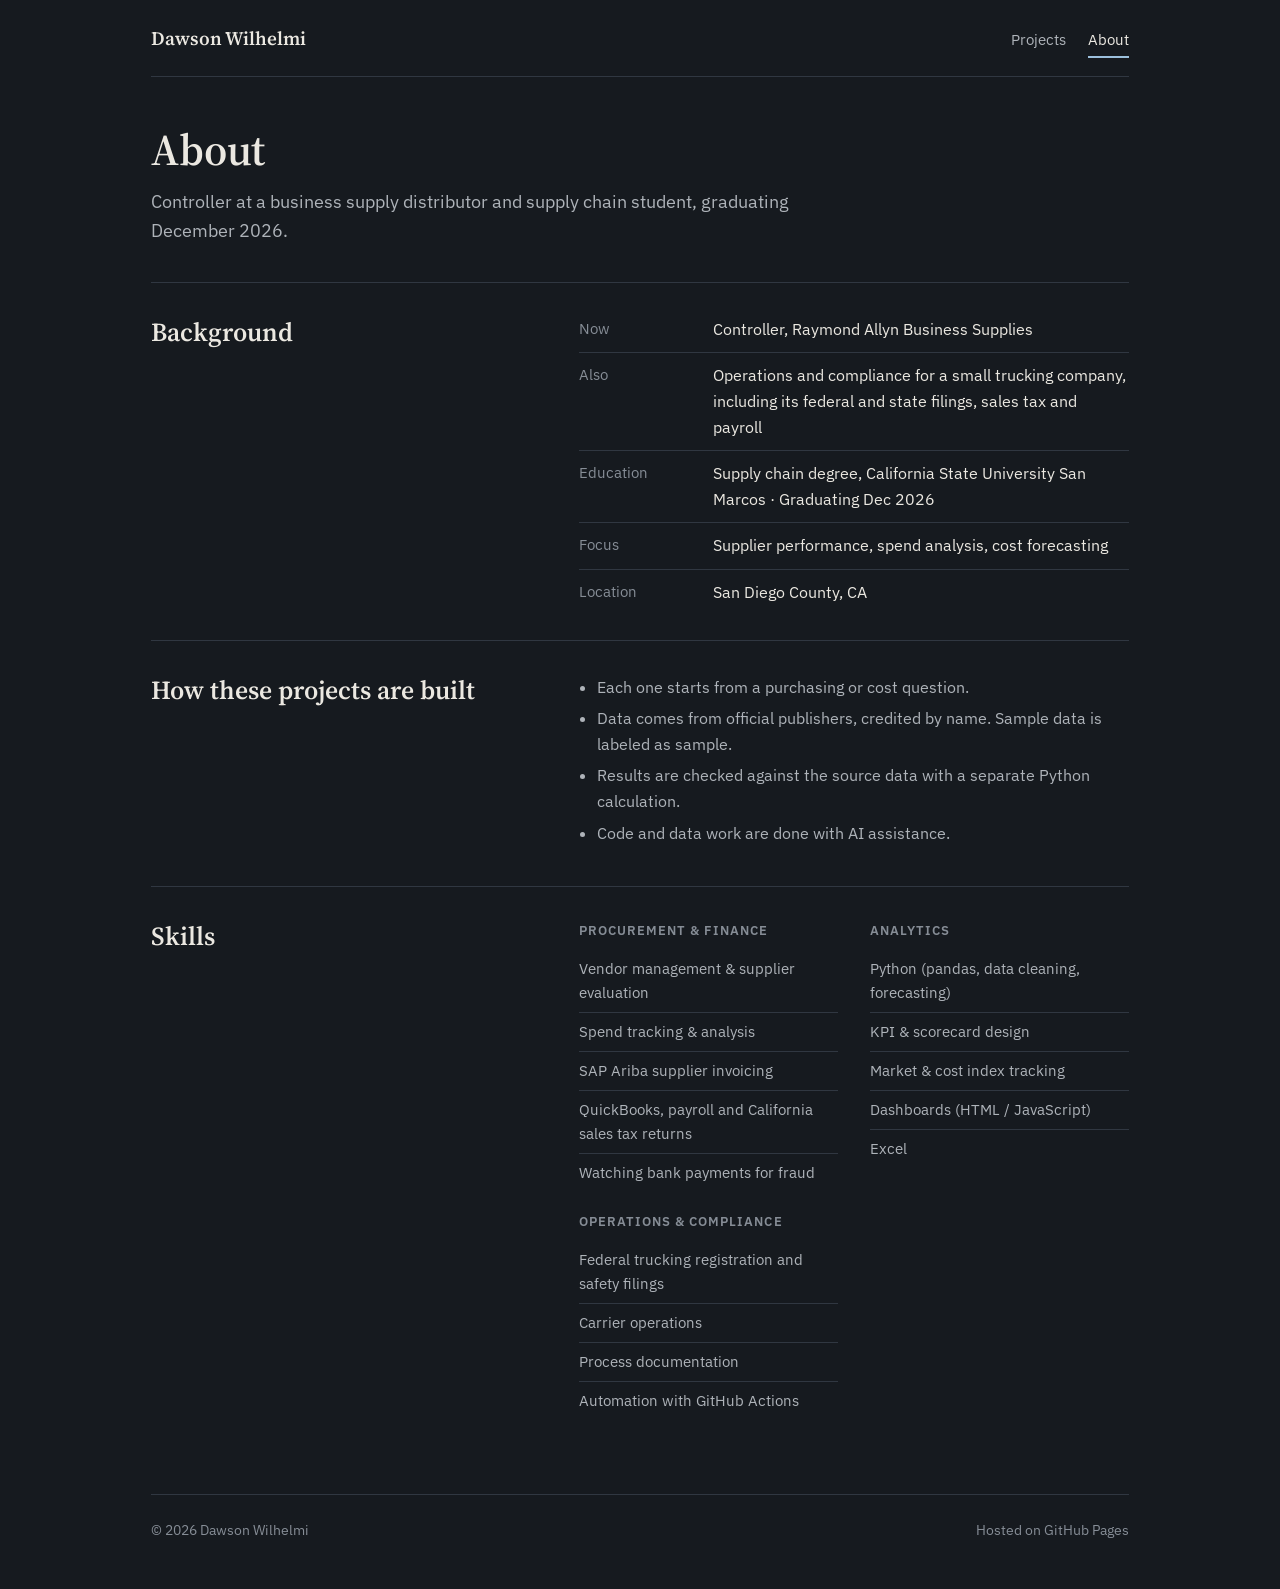
==== about/index.html @ 6e456c2b "404 page, About in the home look, self-hosted fonts, sitemap and canonical tags, Forecast colors and" ====
<!DOCTYPE html>
<html lang="en">
<head>
<meta charset="utf-8">
<meta name="viewport" content="width=device-width, initial-scale=1">
<title>Dawson Wilhelmi · About</title>
<meta name="description" content="About Dawson Wilhelmi: controller and supply chain student focused on procurement analytics.">
<link rel="icon" href="/favicon.svg" type="image/svg+xml">
<meta property="og:type" content="website">
<meta property="og:site_name" content="Dawson Wilhelmi">
<meta property="og:title" content="Dawson Wilhelmi · About">
<meta property="og:description" content="About Dawson Wilhelmi: controller and supply chain student focused on procurement analytics.">
<meta property="og:url" content="https://dawsonwilhelmi.com/about/">
<link rel="canonical" href="https://dawsonwilhelmi.com/about/">
<meta property="og:image" content="https://dawsonwilhelmi.com/og.png">
<meta property="og:image:width" content="1200">
<meta property="og:image:height" content="630">
<meta name="twitter:card" content="summary_large_image">
<link rel="preload" href="/fonts/source-serif-4-latin-opsz-normal.woff2" as="font" type="font/woff2" crossorigin>
<link rel="preload" href="/fonts/ibm-plex-sans-latin-400-normal.woff2" as="font" type="font/woff2" crossorigin>
<link rel="stylesheet" href="/fonts/fonts.css">
<style>
/* Same look as the home page: slate background, serif headings, ruled rows instead of cards. */
:root { color-scheme: dark;
  --ink: #161a1f; --rule: #303741;
  --paper: #ebe8e1; --pencil: #aeb3b9; --faint: #868d96; --steel: #9cc0dc;
  --f-head: "Source Serif 4", Georgia, "Times New Roman", serif;
  --f-body: "IBM Plex Sans", -apple-system, BlinkMacSystemFont, "Segoe UI", Roboto, Arial, sans-serif;
  --f-num: "IBM Plex Mono", ui-monospace, Menlo, Consolas, monospace; }
* { box-sizing: border-box; min-width: 0; }
body { margin: 0; background: var(--ink); color: var(--paper); font: 16px/1.6 var(--f-body); overflow-x: clip; }
a { color: var(--steel); text-underline-offset: 3px; text-decoration-thickness: 1px; }
a:focus-visible { outline: 2px solid var(--steel); outline-offset: 3px; border-radius: 2px; }
.wrap { max-width: 1080px; margin: 0 auto; padding: 0 max(16px, 4vw); }
h1, h2 { font-family: var(--f-head); font-weight: 600; text-wrap: balance; margin: 0; }
.site { display: flex; justify-content: space-between; align-items: baseline; gap: 12px; flex-wrap: wrap; padding: 22px 0 18px; border-bottom: 1px solid var(--rule); }
.site .me { font-family: var(--f-head); font-weight: 600; font-size: 19px; color: var(--paper); text-decoration: none; }
.site nav { display: flex; gap: 22px; font-size: 15px; }
.site nav a { color: var(--pencil); text-decoration: none; padding: 6px 0; }
.site nav a:hover { color: var(--paper); }
.site nav a.on { color: var(--paper); box-shadow: inset 0 -2px 0 var(--steel); }
.intro { padding: 48px 0 36px; max-width: 40em; }
.intro h1 { font-size: clamp(30px, 4.4vw, 44px); line-height: 1.12; letter-spacing: -0.005em; margin-bottom: 14px; }
.intro p { color: var(--pencil); font-size: 18px; margin: 0; }
footer { margin-top: 40px; padding: 24px 0 48px; border-top: 1px solid var(--rule); color: var(--faint); font-size: 14px; display: flex; justify-content: space-between; flex-wrap: wrap; gap: 8px; }
/* skip link: hidden until it gets keyboard focus */
.dw-skip { position: absolute; left: 12px; top: -80px; z-index: 1000; padding: 10px 16px; border-radius: 4px; background: #ebe8e1; color: #161a1f; font: 600 15px/1.2 "IBM Plex Sans", -apple-system, BlinkMacSystemFont, "Segoe UI", Roboto, Arial, sans-serif; text-decoration: none; }
.dw-skip:focus { top: 12px; outline: 2px solid #9cc0dc; outline-offset: 2px; }
main:focus { outline: none; }

.row { display: grid; grid-template-columns: minmax(0, 1fr) minmax(0, 1.45fr); gap: 12px 48px; padding: 34px 0; border-top: 1px solid var(--rule); }
@media (max-width: 820px) { .row { grid-template-columns: 1fr; } }
.row h2 { font-size: clamp(22px, 2.6vw, 26px); line-height: 1.2; }
dl.facts { margin: 0; }
dl.facts div { display: grid; grid-template-columns: 7.5em minmax(0, 1fr); gap: 4px 14px; padding: 10px 0; border-bottom: 1px solid var(--rule); }
dl.facts div:first-child { padding-top: 0; }
dl.facts div:last-child { border-bottom: 0; padding-bottom: 0; }
dl.facts dt { color: var(--faint); font-size: 15px; } dl.facts dd { margin: 0; color: var(--paper); }
@media (max-width: 520px) { dl.facts div { grid-template-columns: 1fr; gap: 0; } dl.facts dt { font-size: 14px; } }
.plain { margin: 0; padding-left: 18px; color: var(--pencil); }
.plain li { margin: 0 0 6px; }
.skills { display: grid; grid-template-columns: repeat(auto-fit, minmax(200px, 1fr)); gap: 20px 32px; }
.skills h3 { font-size: 13px; letter-spacing: .08em; text-transform: uppercase; color: var(--faint); font-weight: 600; margin: 0 0 8px; }
.skills ul { margin: 0; padding: 0; list-style: none; }
.skills li { padding: 7px 0; border-bottom: 1px solid var(--rule); color: var(--pencil); font-size: 15px; }
.skills li:last-child { border-bottom: 0; }
</style>
</head>
<body>
<a class="dw-skip" href="#main">Skip to content</a>
<div class="wrap">
  <header class="site">
    <a class="me" href="/">Dawson Wilhelmi</a>
    <nav aria-label="Site"><a href="/">Projects</a><a href="/about/" class="on">About</a></nav>
  </header>

  <main id="main" tabindex="-1">
  <section class="intro">
    <h1>About</h1>
    <p>Controller at a business supply distributor and supply chain student, graduating December 2026.</p>
  </section>

  <section class="row">
    <h2>Background</h2>
    <dl class="facts">
      <div><dt>Now</dt><dd>Controller, Raymond Allyn Business Supplies</dd></div>
      <div><dt>Also</dt><dd>Operations and compliance for a small trucking company, including its federal and state filings, sales tax and payroll</dd></div>
      <div><dt>Education</dt><dd>Supply chain degree, California State University San Marcos · Graduating Dec 2026</dd></div>
      <div><dt>Focus</dt><dd>Supplier performance, spend analysis, cost forecasting</dd></div>
      <div><dt>Location</dt><dd>San Diego County, CA</dd></div>
    </dl>
  </section>

  <section class="row">
    <h2>How these projects are built</h2>
    <ul class="plain">
      <li>Each one starts from a purchasing or cost question.</li>
      <li>Data comes from official publishers, credited by name. Sample data is labeled as sample.</li>
      <li>Results are checked against the source data with a separate Python calculation.</li>
      <li>Code and data work are done with AI assistance.</li>
    </ul>
  </section>

  <section class="row" id="skills">
    <h2>Skills</h2>
    <div class="skills">
      <div><h3>Procurement &amp; finance</h3><ul><li>Vendor management &amp; supplier evaluation</li><li>Spend tracking &amp; analysis</li><li>SAP Ariba supplier invoicing</li><li>QuickBooks, payroll and California sales tax returns</li><li>Watching bank payments for fraud</li></ul></div>
      <div><h3>Analytics</h3><ul><li>Python (pandas, data cleaning, forecasting)</li><li>KPI &amp; scorecard design</li><li>Market &amp; cost index tracking</li><li>Dashboards (HTML / JavaScript)</li><li>Excel</li></ul></div>
      <div><h3>Operations &amp; compliance</h3><ul><li>Federal trucking registration and safety filings</li><li>Carrier operations</li><li>Process documentation</li><li>Automation with GitHub Actions</li></ul></div>
    </div>
  </section>
  </main>

  <footer>
    <span>© 2026 Dawson Wilhelmi</span>
    <span>Hosted on GitHub Pages</span>
  </footer>
</div>
</body>
</html>
---- fonts/fonts.css ----
/* Site fonts, served from this site instead of Google Fonts (no outside request before first paint).
   Latin subsets from Fontsource (fontsource.org). IBM Plex: SIL Open Font License 1.1, Copyright 2017 and 2019 IBM Corp.
   Source Serif 4 (variable, weight and optical size): SIL Open Font License 1.1, Copyright Adobe.
   License text: OFL.txt in this folder. */
@font-face { font-family: "IBM Plex Sans"; font-style: normal; font-weight: 400; font-display: swap;
  src: url(/fonts/ibm-plex-sans-latin-400-normal.woff2) format("woff2"); unicode-range: U+0000-00FF,U+0131,U+0152-0153,U+02BB-02BC,U+02C6,U+02DA,U+02DC,U+0304,U+0308,U+0329,U+2000-206F,U+20AC,U+2122,U+2191,U+2193,U+2212,U+2215,U+FEFF,U+FFFD; }
@font-face { font-family: "IBM Plex Sans"; font-style: normal; font-weight: 600; font-display: swap;
  src: url(/fonts/ibm-plex-sans-latin-600-normal.woff2) format("woff2"); unicode-range: U+0000-00FF,U+0131,U+0152-0153,U+02BB-02BC,U+02C6,U+02DA,U+02DC,U+0304,U+0308,U+0329,U+2000-206F,U+20AC,U+2122,U+2191,U+2193,U+2212,U+2215,U+FEFF,U+FFFD; }
@font-face { font-family: "IBM Plex Mono"; font-style: normal; font-weight: 400; font-display: swap;
  src: url(/fonts/ibm-plex-mono-latin-400-normal.woff2) format("woff2"); unicode-range: U+0000-00FF,U+0131,U+0152-0153,U+02BB-02BC,U+02C6,U+02DA,U+02DC,U+0304,U+0308,U+0329,U+2000-206F,U+20AC,U+2122,U+2191,U+2193,U+2212,U+2215,U+FEFF,U+FFFD; }
@font-face { font-family: "Source Serif 4"; font-style: normal; font-weight: 200 900; font-display: swap;
  src: url(/fonts/source-serif-4-latin-opsz-normal.woff2) format("woff2-variations"), url(/fonts/source-serif-4-latin-opsz-normal.woff2) format("woff2"); unicode-range: U+0000-00FF,U+0131,U+0152-0153,U+02BB-02BC,U+02C6,U+02DA,U+02DC,U+0304,U+0308,U+0329,U+2000-206F,U+20AC,U+2122,U+2191,U+2193,U+2212,U+2215,U+FEFF,U+FFFD; }
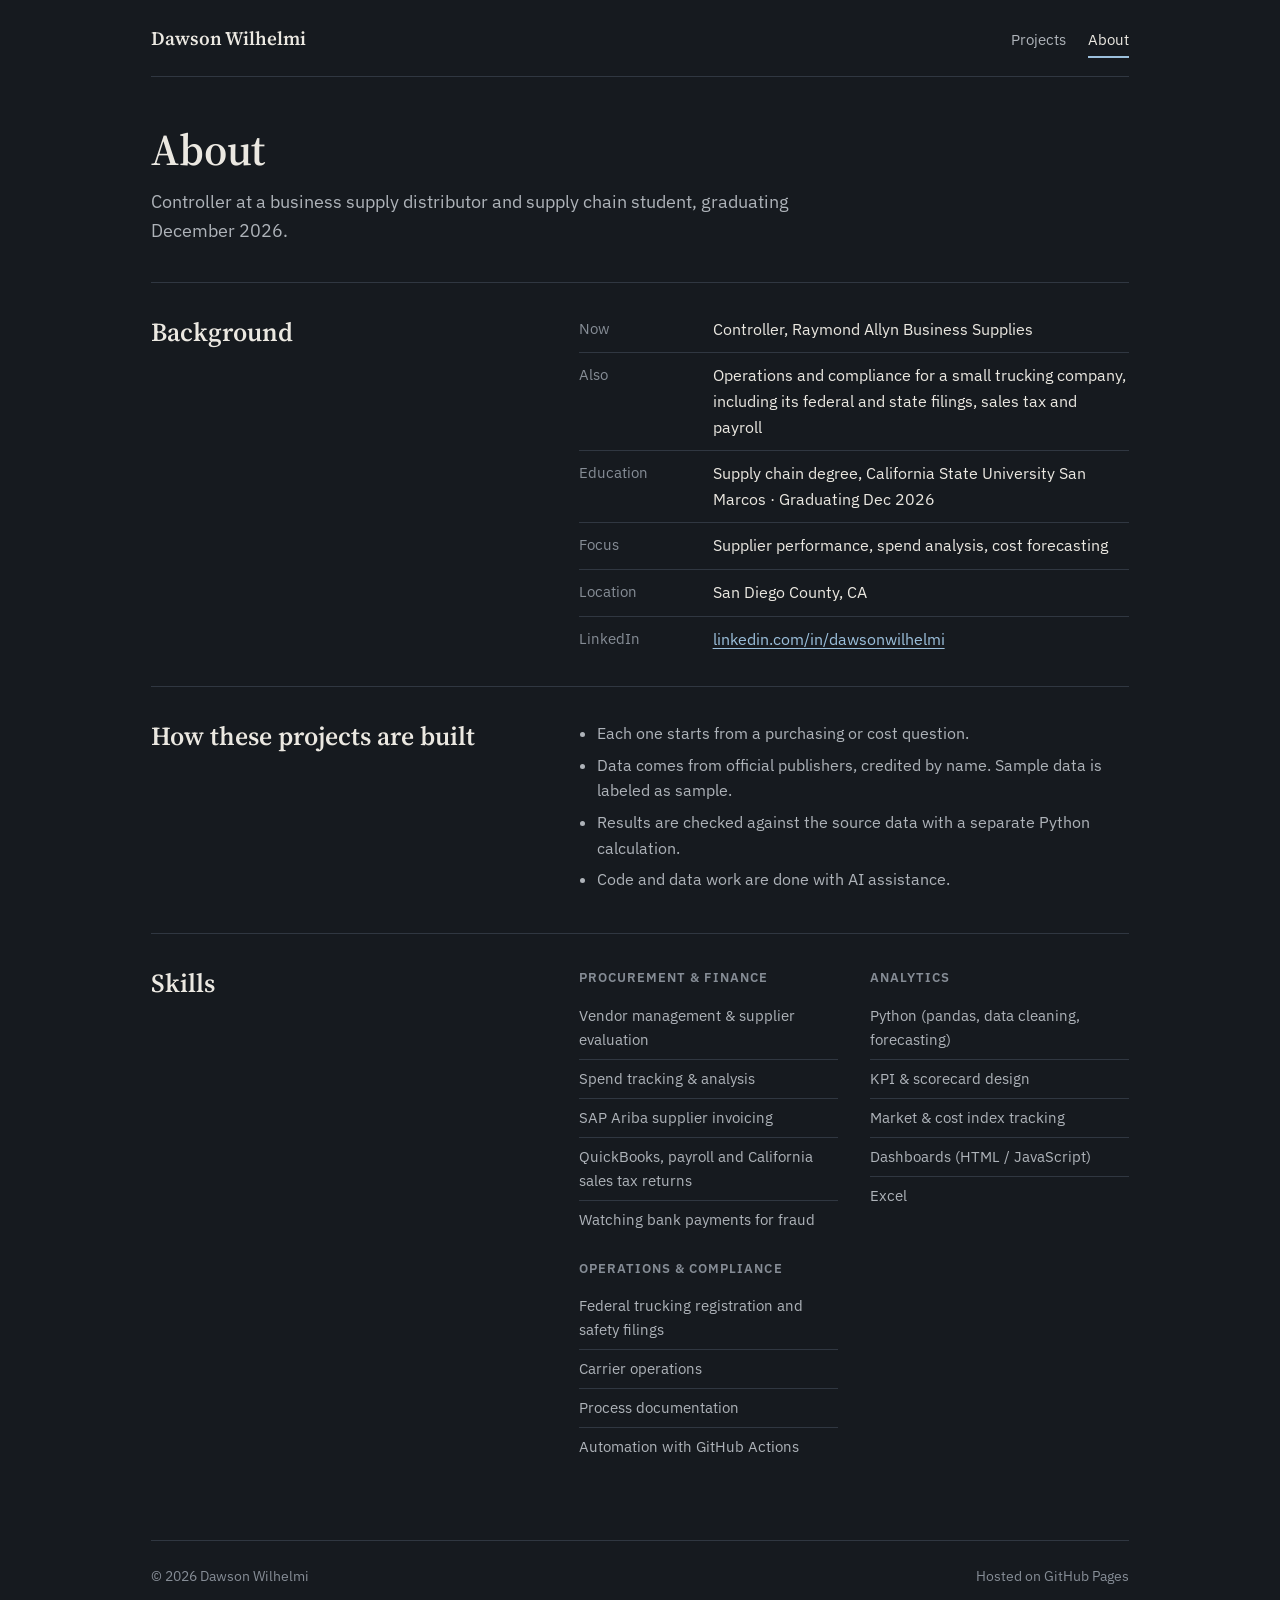
==== commit 1fa9a426: "README with rights note, LinkedIn on About, Forecast touch targets Co-Authored-By: Claude Opus 5.5 <" ====
--- a/about/index.html
+++ b/about/index.html
@@ -88,6 +88,7 @@
       <div><dt>Education</dt><dd>Supply chain degree, California State University San Marcos · Graduating Dec 2026</dd></div>
       <div><dt>Focus</dt><dd>Supplier performance, spend analysis, cost forecasting</dd></div>
       <div><dt>Location</dt><dd>San Diego County, CA</dd></div>
+      <div><dt>LinkedIn</dt><dd><a href="https://www.linkedin.com/in/dawsonwilhelmi/" rel="me">linkedin.com/in/dawsonwilhelmi</a></dd></div>
     </dl>
   </section>
 
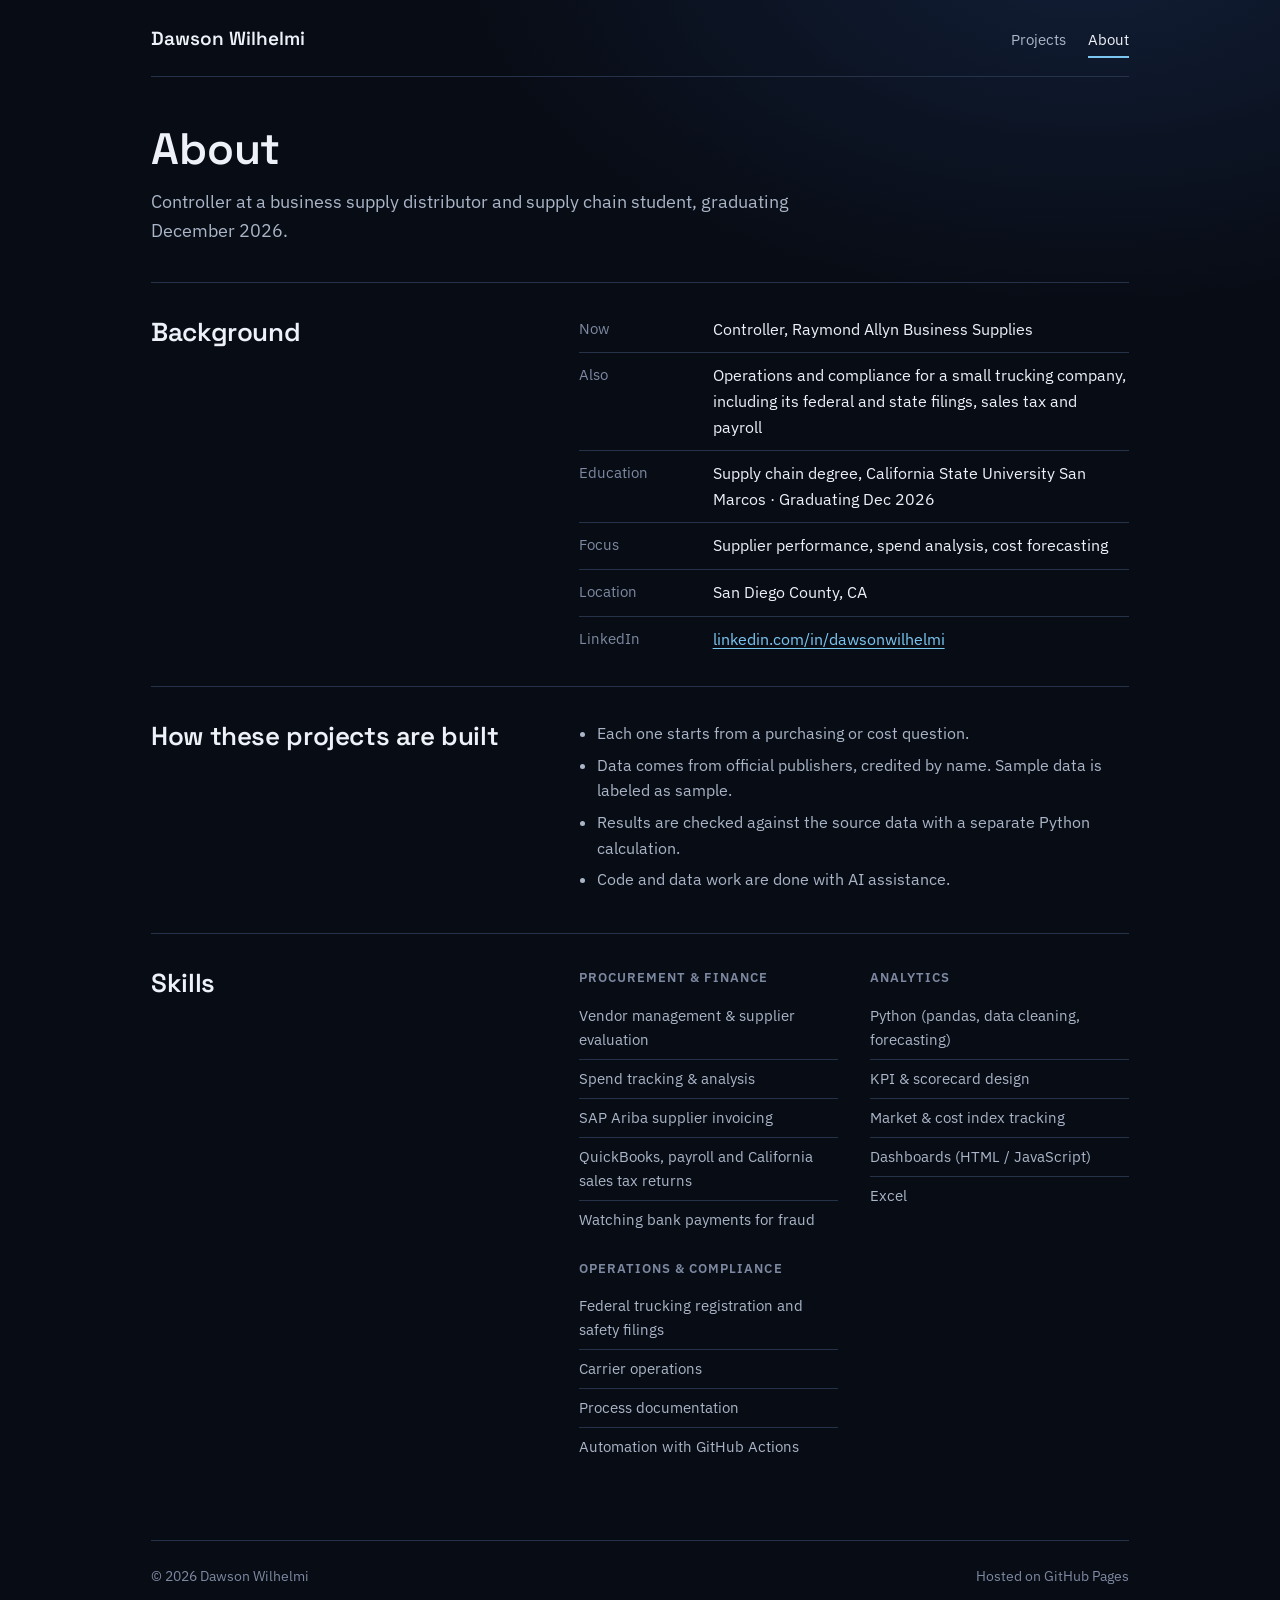
==== commit 0dd6d6fe: "Rebuild the home page in the night-sky look with working previews The home page is now built from ho" ====
--- a/about/index.html
+++ b/about/index.html
@@ -16,23 +16,23 @@
 <meta property="og:image:width" content="1200">
 <meta property="og:image:height" content="630">
 <meta name="twitter:card" content="summary_large_image">
-<link rel="preload" href="/fonts/source-serif-4-latin-opsz-normal.woff2" as="font" type="font/woff2" crossorigin>
+<link rel="preload" href="/fonts/space-grotesk-latin-wght-normal.woff2" as="font" type="font/woff2" crossorigin>
 <link rel="preload" href="/fonts/ibm-plex-sans-latin-400-normal.woff2" as="font" type="font/woff2" crossorigin>
 <link rel="stylesheet" href="/fonts/fonts.css">
 <style>
-/* Same look as the home page: slate background, serif headings, ruled rows instead of cards. */
+/* Same look as the home page: night-sky background, Space Grotesk headings, ruled rows instead of cards. */
 :root { color-scheme: dark;
-  --ink: #161a1f; --rule: #303741;
-  --paper: #ebe8e1; --pencil: #aeb3b9; --faint: #868d96; --steel: #9cc0dc;
-  --f-head: "Source Serif 4", Georgia, "Times New Roman", serif;
+  --ink: #080c15; --rule: #25324a;
+  --paper: #eef2f8; --pencil: #aab5c7; --faint: #7d89a1; --steel: #7cc7f2;
+  --f-head: "Space Grotesk", "IBM Plex Sans", -apple-system, "Segoe UI", Arial, sans-serif;
   --f-body: "IBM Plex Sans", -apple-system, BlinkMacSystemFont, "Segoe UI", Roboto, Arial, sans-serif;
   --f-num: "IBM Plex Mono", ui-monospace, Menlo, Consolas, monospace; }
 * { box-sizing: border-box; min-width: 0; }
-body { margin: 0; background: var(--ink); color: var(--paper); font: 16px/1.6 var(--f-body); overflow-x: clip; }
+body { margin: 0; background: radial-gradient(900px 520px at 85% -60px, rgba(56, 104, 190, .2), transparent 70%) no-repeat, var(--ink); color: var(--paper); font: 16px/1.6 var(--f-body); overflow-x: clip; }
 a { color: var(--steel); text-underline-offset: 3px; text-decoration-thickness: 1px; }
 a:focus-visible { outline: 2px solid var(--steel); outline-offset: 3px; border-radius: 2px; }
 .wrap { max-width: 1080px; margin: 0 auto; padding: 0 max(16px, 4vw); }
-h1, h2 { font-family: var(--f-head); font-weight: 600; text-wrap: balance; margin: 0; }
+h1, h2 { font-family: var(--f-head); font-weight: 600; letter-spacing: -0.015em; text-wrap: balance; margin: 0; }
 .site { display: flex; justify-content: space-between; align-items: baseline; gap: 12px; flex-wrap: wrap; padding: 22px 0 18px; border-bottom: 1px solid var(--rule); }
 .site .me { font-family: var(--f-head); font-weight: 600; font-size: 19px; color: var(--paper); text-decoration: none; }
 .site nav { display: flex; gap: 22px; font-size: 15px; }
@@ -44,8 +44,8 @@
 .intro p { color: var(--pencil); font-size: 18px; margin: 0; }
 footer { margin-top: 40px; padding: 24px 0 48px; border-top: 1px solid var(--rule); color: var(--faint); font-size: 14px; display: flex; justify-content: space-between; flex-wrap: wrap; gap: 8px; }
 /* skip link: hidden until it gets keyboard focus */
-.dw-skip { position: absolute; left: 12px; top: -80px; z-index: 1000; padding: 10px 16px; border-radius: 4px; background: #ebe8e1; color: #161a1f; font: 600 15px/1.2 "IBM Plex Sans", -apple-system, BlinkMacSystemFont, "Segoe UI", Roboto, Arial, sans-serif; text-decoration: none; }
-.dw-skip:focus { top: 12px; outline: 2px solid #9cc0dc; outline-offset: 2px; }
+.dw-skip { position: absolute; left: 12px; top: -80px; z-index: 1000; padding: 10px 16px; border-radius: 4px; background: #eef2f8; color: #080c15; font: 600 15px/1.2 "IBM Plex Sans", -apple-system, BlinkMacSystemFont, "Segoe UI", Roboto, Arial, sans-serif; text-decoration: none; }
+.dw-skip:focus { top: 12px; outline: 2px solid #7cc7f2; outline-offset: 2px; }
 main:focus { outline: none; }
 
 .row { display: grid; grid-template-columns: minmax(0, 1fr) minmax(0, 1.45fr); gap: 12px 48px; padding: 34px 0; border-top: 1px solid var(--rule); }
--- a/fonts/fonts.css
+++ b/fonts/fonts.css
@@ -1,6 +1,7 @@
 /* Site fonts, served from this site instead of Google Fonts (no outside request before first paint).
    Latin subsets from Fontsource (fontsource.org). IBM Plex: SIL Open Font License 1.1, Copyright 2017 and 2019 IBM Corp.
    Source Serif 4 (variable, weight and optical size): SIL Open Font License 1.1, Copyright Adobe.
+   Space Grotesk (variable weight): SIL Open Font License 1.1, Copyright The Space Grotesk Project Authors.
    License text: OFL.txt in this folder. */
 @font-face { font-family: "IBM Plex Sans"; font-style: normal; font-weight: 400; font-display: swap;
   src: url(/fonts/ibm-plex-sans-latin-400-normal.woff2) format("woff2"); unicode-range: U+0000-00FF,U+0131,U+0152-0153,U+02BB-02BC,U+02C6,U+02DA,U+02DC,U+0304,U+0308,U+0329,U+2000-206F,U+20AC,U+2122,U+2191,U+2193,U+2212,U+2215,U+FEFF,U+FFFD; }
@@ -10,3 +11,5 @@
   src: url(/fonts/ibm-plex-mono-latin-400-normal.woff2) format("woff2"); unicode-range: U+0000-00FF,U+0131,U+0152-0153,U+02BB-02BC,U+02C6,U+02DA,U+02DC,U+0304,U+0308,U+0329,U+2000-206F,U+20AC,U+2122,U+2191,U+2193,U+2212,U+2215,U+FEFF,U+FFFD; }
 @font-face { font-family: "Source Serif 4"; font-style: normal; font-weight: 200 900; font-display: swap;
   src: url(/fonts/source-serif-4-latin-opsz-normal.woff2) format("woff2-variations"), url(/fonts/source-serif-4-latin-opsz-normal.woff2) format("woff2"); unicode-range: U+0000-00FF,U+0131,U+0152-0153,U+02BB-02BC,U+02C6,U+02DA,U+02DC,U+0304,U+0308,U+0329,U+2000-206F,U+20AC,U+2122,U+2191,U+2193,U+2212,U+2215,U+FEFF,U+FFFD; }
+@font-face { font-family: "Space Grotesk"; font-style: normal; font-weight: 300 700; font-display: swap;
+  src: url(/fonts/space-grotesk-latin-wght-normal.woff2) format("woff2-variations"), url(/fonts/space-grotesk-latin-wght-normal.woff2) format("woff2"); unicode-range: U+0000-00FF,U+0131,U+0152-0153,U+02BB-02BC,U+02C6,U+02DA,U+02DC,U+0304,U+0308,U+0329,U+2000-206F,U+20AC,U+2122,U+2191,U+2193,U+2212,U+2215,U+FEFF,U+FFFD; }
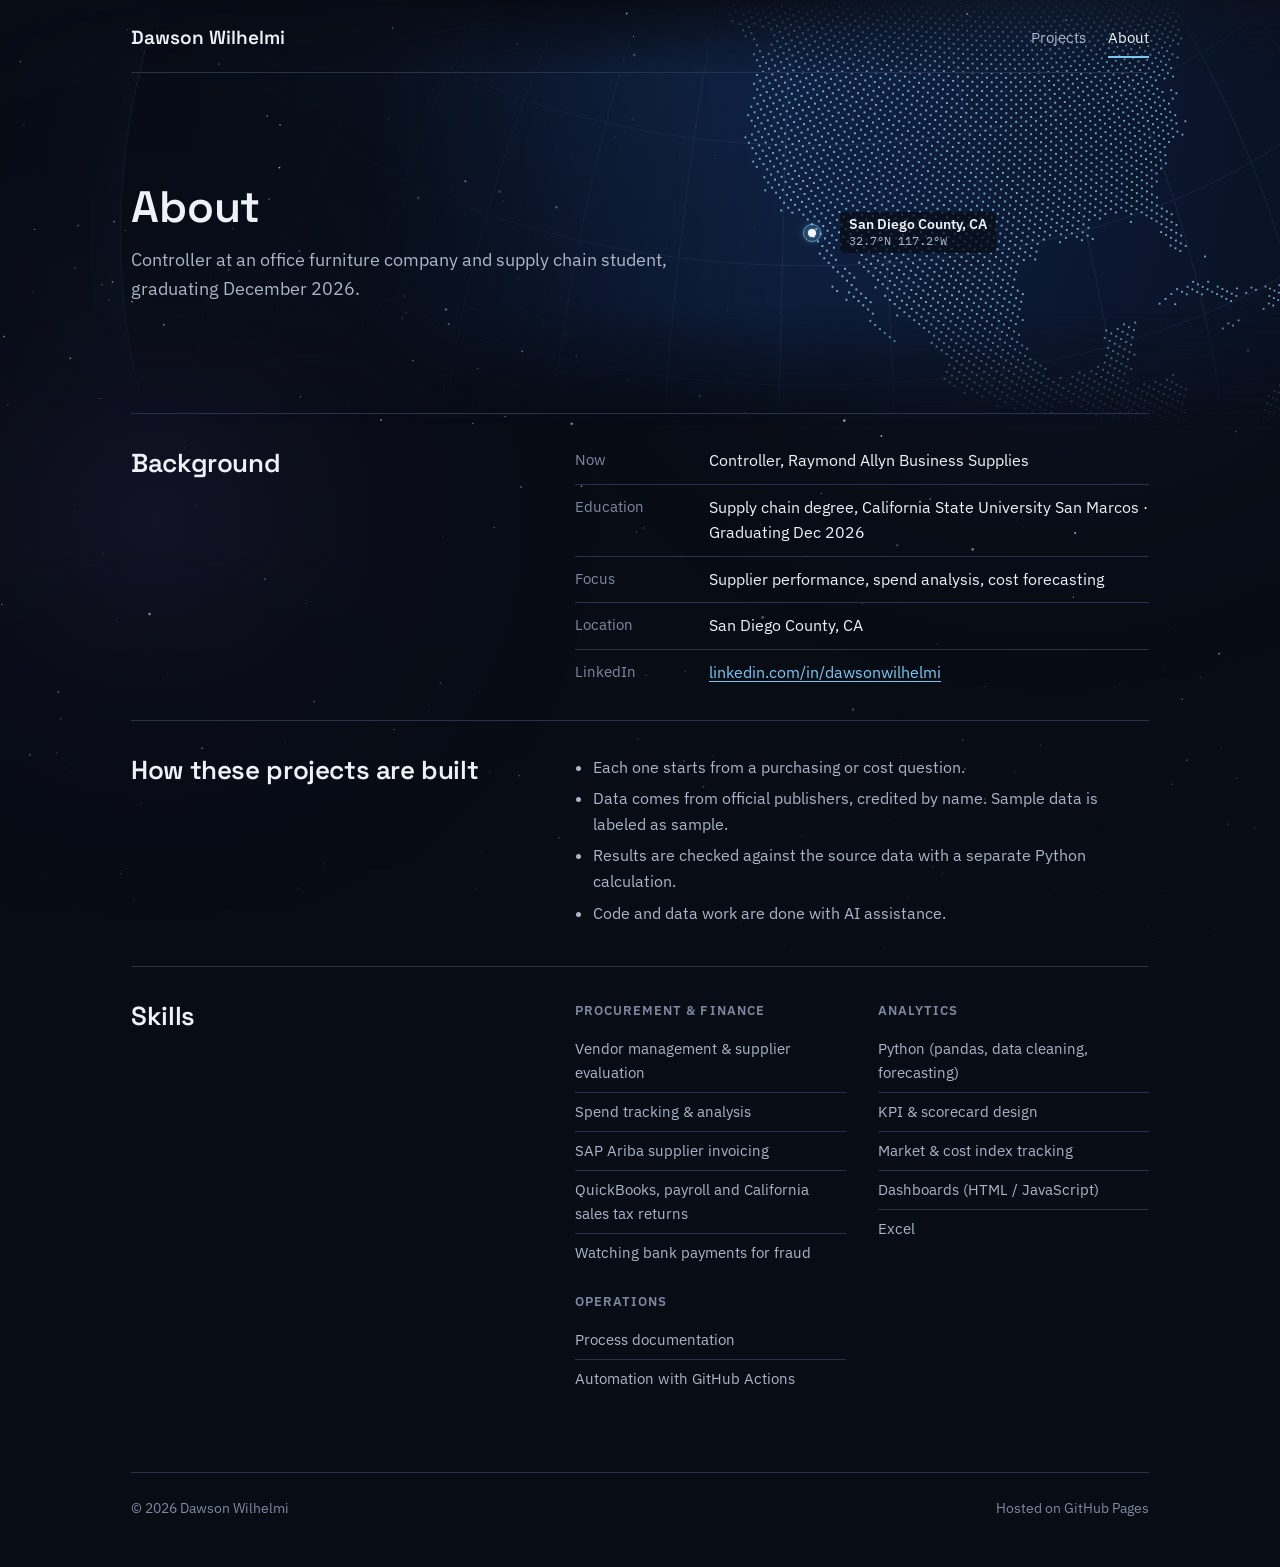
==== commit 52629396: "Add the Earth graphic, fly-in to the About page, and plainer copy space.js (built from home/space.sr" ====
--- a/about/index.html
+++ b/about/index.html
@@ -19,6 +19,7 @@
 <link rel="preload" href="/fonts/space-grotesk-latin-wght-normal.woff2" as="font" type="font/woff2" crossorigin>
 <link rel="preload" href="/fonts/ibm-plex-sans-latin-400-normal.woff2" as="font" type="font/woff2" crossorigin>
 <link rel="stylesheet" href="/fonts/fonts.css">
+<script>document.documentElement.className = "js";</script>
 <style>
 /* Same look as the home page: night-sky background, Space Grotesk headings, ruled rows instead of cards. */
 :root { color-scheme: dark;
@@ -28,18 +29,30 @@
   --f-body: "IBM Plex Sans", -apple-system, BlinkMacSystemFont, "Segoe UI", Roboto, Arial, sans-serif;
   --f-num: "IBM Plex Mono", ui-monospace, Menlo, Consolas, monospace; }
 * { box-sizing: border-box; min-width: 0; }
-body { margin: 0; background: radial-gradient(900px 520px at 85% -60px, rgba(56, 104, 190, .2), transparent 70%) no-repeat, var(--ink); color: var(--paper); font: 16px/1.6 var(--f-body); overflow-x: clip; }
+body { margin: 0; background: var(--ink); color: var(--paper); font: 16px/1.6 var(--f-body); overflow-x: clip; }
 a { color: var(--steel); text-underline-offset: 3px; text-decoration-thickness: 1px; }
 a:focus-visible { outline: 2px solid var(--steel); outline-offset: 3px; border-radius: 2px; }
-.wrap { max-width: 1080px; margin: 0 auto; padding: 0 max(16px, 4vw); }
+.wrap { max-width: 1120px; margin: 0 auto; padding: 0 max(16px, 4vw); }
+/* Backdrop from /space.js: stars, and the Earth close in on San Diego. The home page flies in to this view before it opens this page. */
+.page { position: relative; } .page > .wrap { position: relative; }
+#sky { position: absolute; inset: 0 0 auto 0; width: 100%; height: 980px; pointer-events: none;
+  -webkit-mask-image: linear-gradient(#000 55%, transparent); mask-image: linear-gradient(#000 55%, transparent); }
+#globe { position: absolute; left: 0; top: 0; pointer-events: none; }
+html:not(.js) #sky, html:not(.js) #globe { display: none; }
+html:not(.js) body { background: radial-gradient(900px 520px at 85% -60px, rgba(56, 104, 190, .2), transparent 70%) no-repeat, var(--ink); }
+@view-transition { navigation: auto; }
+@keyframes rise { from { opacity: 0; transform: translateY(10px); } }
+@media (prefers-reduced-motion: no-preference) { html.js main { animation: rise .6s ease-out both; } }
 h1, h2 { font-family: var(--f-head); font-weight: 600; letter-spacing: -0.015em; text-wrap: balance; margin: 0; }
-.site { display: flex; justify-content: space-between; align-items: baseline; gap: 12px; flex-wrap: wrap; padding: 22px 0 18px; border-bottom: 1px solid var(--rule); }
+.site { display: flex; justify-content: space-between; align-items: center; gap: 12px 20px; flex-wrap: wrap; min-height: 69px; padding: 18px 0 14px; border-bottom: 1px solid var(--rule); }
 .site .me { font-family: var(--f-head); font-weight: 600; font-size: 19px; color: var(--paper); text-decoration: none; }
 .site nav { display: flex; gap: 22px; font-size: 15px; }
-.site nav a { color: var(--pencil); text-decoration: none; padding: 6px 0; }
+.site nav a { color: var(--pencil); text-decoration: none; padding: 8px 0; }
 .site nav a:hover { color: var(--paper); }
 .site nav a.on { color: var(--paper); box-shadow: inset 0 -2px 0 var(--steel); }
 .intro { padding: 48px 0 36px; max-width: 40em; }
+html.js .intro { display: flex; flex-direction: column; justify-content: center; min-height: 340px; max-width: 35em; padding: 40px 0; }
+@media (max-width: 760px) { html.js .intro { min-height: 300px; } }
 .intro h1 { font-size: clamp(30px, 4.4vw, 44px); line-height: 1.12; letter-spacing: -0.005em; margin-bottom: 14px; }
 .intro p { color: var(--pencil); font-size: 18px; margin: 0; }
 footer { margin-top: 40px; padding: 24px 0 48px; border-top: 1px solid var(--rule); color: var(--faint); font-size: 14px; display: flex; justify-content: space-between; flex-wrap: wrap; gap: 8px; }
@@ -68,6 +81,7 @@
 </head>
 <body>
 <a class="dw-skip" href="#main">Skip to content</a>
+<div class="page"><canvas id="sky" aria-hidden="true"></canvas><canvas id="globe" aria-hidden="true"></canvas>
 <div class="wrap">
   <header class="site">
     <a class="me" href="/">Dawson Wilhelmi</a>
@@ -77,14 +91,13 @@
   <main id="main" tabindex="-1">
   <section class="intro">
     <h1>About</h1>
-    <p>Controller at a business supply distributor and supply chain student, graduating December 2026.</p>
+    <p>Controller at an office furniture company and supply chain student, graduating December 2026.</p>
   </section>
 
   <section class="row">
     <h2>Background</h2>
     <dl class="facts">
       <div><dt>Now</dt><dd>Controller, Raymond Allyn Business Supplies</dd></div>
-      <div><dt>Also</dt><dd>Operations and compliance for a small trucking company, including its federal and state filings, sales tax and payroll</dd></div>
       <div><dt>Education</dt><dd>Supply chain degree, California State University San Marcos · Graduating Dec 2026</dd></div>
       <div><dt>Focus</dt><dd>Supplier performance, spend analysis, cost forecasting</dd></div>
       <div><dt>Location</dt><dd>San Diego County, CA</dd></div>
@@ -107,7 +120,7 @@
     <div class="skills">
       <div><h3>Procurement &amp; finance</h3><ul><li>Vendor management &amp; supplier evaluation</li><li>Spend tracking &amp; analysis</li><li>SAP Ariba supplier invoicing</li><li>QuickBooks, payroll and California sales tax returns</li><li>Watching bank payments for fraud</li></ul></div>
       <div><h3>Analytics</h3><ul><li>Python (pandas, data cleaning, forecasting)</li><li>KPI &amp; scorecard design</li><li>Market &amp; cost index tracking</li><li>Dashboards (HTML / JavaScript)</li><li>Excel</li></ul></div>
-      <div><h3>Operations &amp; compliance</h3><ul><li>Federal trucking registration and safety filings</li><li>Carrier operations</li><li>Process documentation</li><li>Automation with GitHub Actions</li></ul></div>
+      <div><h3>Operations</h3><ul><li>Process documentation</li><li>Automation with GitHub Actions</li></ul></div>
     </div>
   </section>
   </main>
@@ -117,5 +130,8 @@
     <span>Hosted on GitHub Pages</span>
   </footer>
 </div>
+</div>
+<script src="/space.js"></script>
+<script>DWSpace.init({ mode: "about" });</script>
 </body>
 </html>
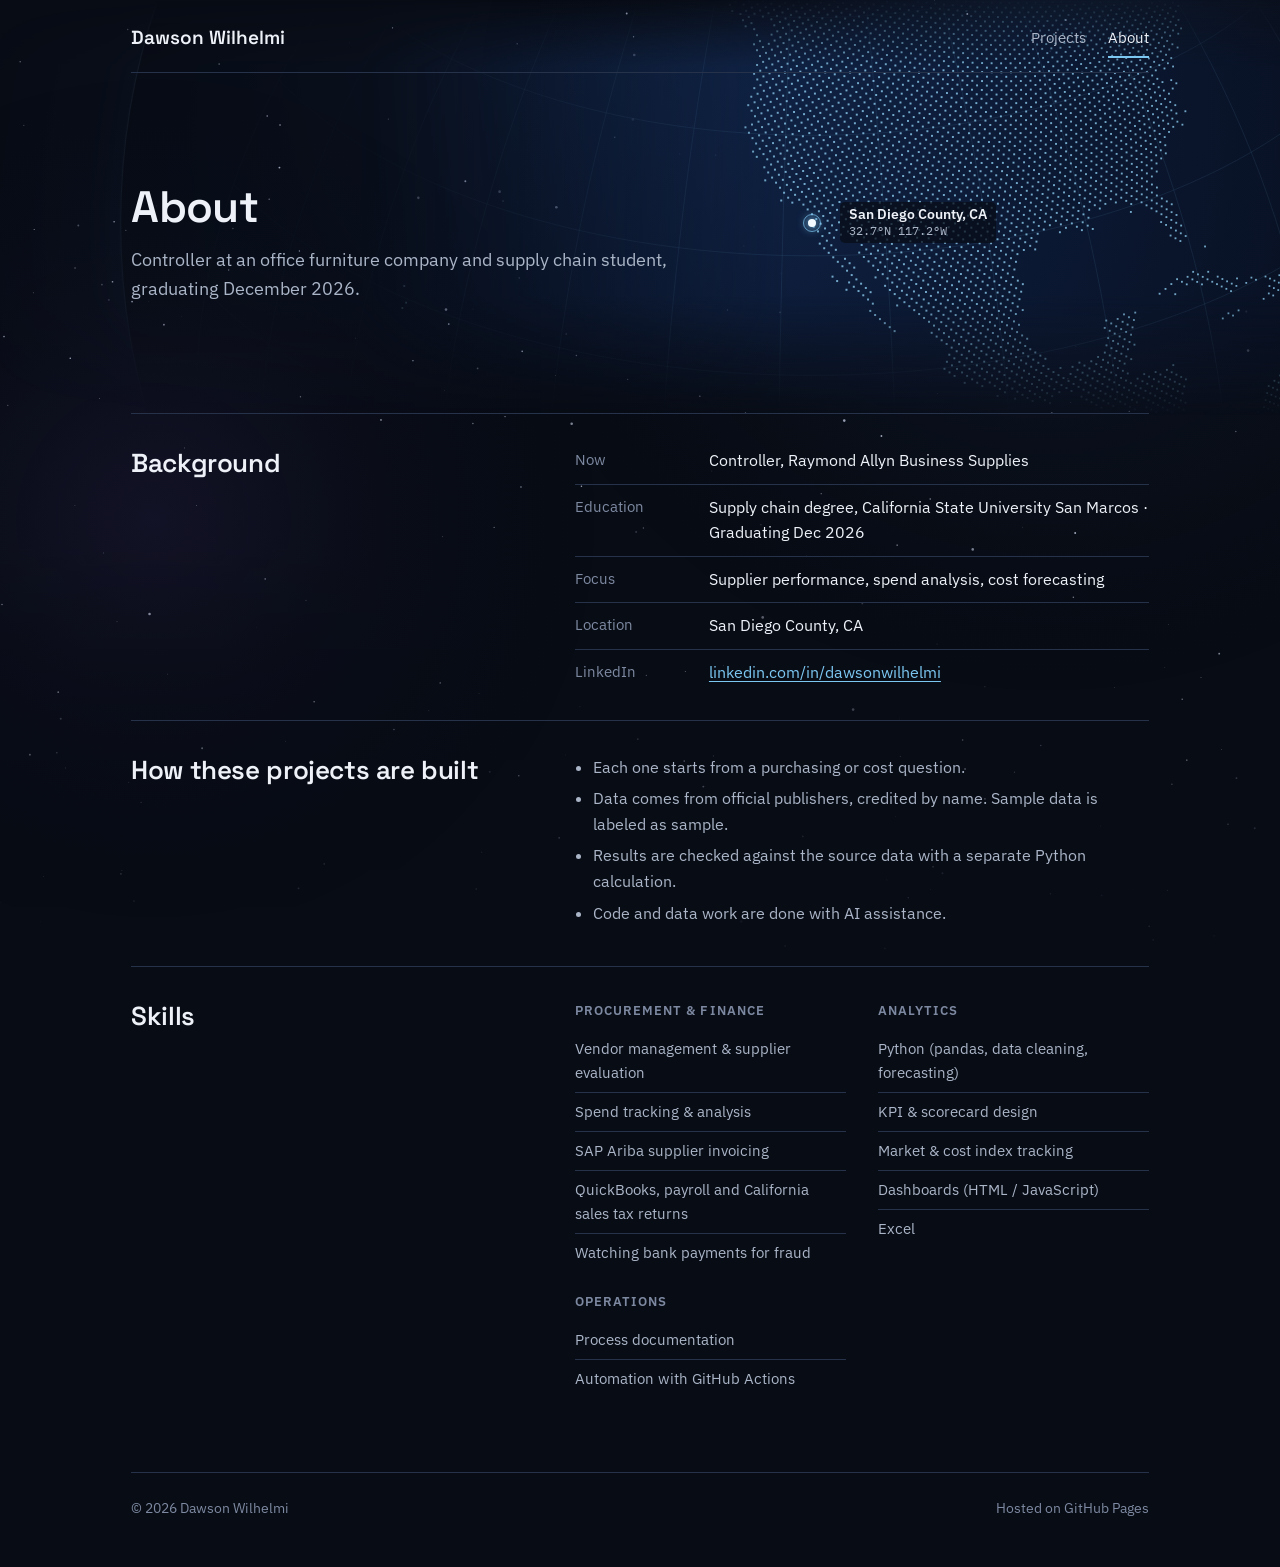
==== commit 75a249cf: "Switch between Projects and About in place, with no page reload Projects and About are now two views" ====
--- a/about/index.html
+++ b/about/index.html
@@ -1,5 +1,5 @@
 <!DOCTYPE html>
-<html lang="en">
+<html lang="en" data-view="about">
 <head>
 <meta charset="utf-8">
 <meta name="viewport" content="width=device-width, initial-scale=1">
@@ -21,62 +21,190 @@
 <link rel="stylesheet" href="/fonts/fonts.css">
 <script>document.documentElement.className = "js";</script>
 <style>
-/* Same look as the home page: night-sky background, Space Grotesk headings, ruled rows instead of cards. */
+/* Built by home/build.py from home/template.html. Edit the template, not index.html.
+   Layout: one ruled column on a night-sky ground. A full-width cost map opens the page; each tool row carries a working preview on the right. */
 :root { color-scheme: dark;
-  --ink: #080c15; --rule: #25324a;
+  --ink: #080c15; --ink-2: #0e1422; --ink-3: #172135; --rule: #25324a;
   --paper: #eef2f8; --pencil: #aab5c7; --faint: #7d89a1; --steel: #7cc7f2;
+  --alert: #f08079; --watch: #e9b23c; --opp: #5cc46a; --stable: #6f7b92;
   --f-head: "Space Grotesk", "IBM Plex Sans", -apple-system, "Segoe UI", Arial, sans-serif;
   --f-body: "IBM Plex Sans", -apple-system, BlinkMacSystemFont, "Segoe UI", Roboto, Arial, sans-serif;
   --f-num: "IBM Plex Mono", ui-monospace, Menlo, Consolas, monospace; }
+h1, h2 { letter-spacing: -0.015em; }
+#sky { position: absolute; inset: 0 0 auto 0; width: 100%; height: 980px; pointer-events: none;
+  -webkit-mask-image: linear-gradient(#000 55%, transparent); mask-image: linear-gradient(#000 55%, transparent); }
+/* without JavaScript the page is the plain list of tools */
+#globe { position: absolute; left: 0; top: 0; pointer-events: none; }
+html:not(.js) .map, html:not(.js) .try, html:not(.js) .find, html:not(.js) #sky, html:not(.js) #globe { display: none; }
+html:not(.js) .tool, html:not(.js) .side { grid-template-columns: 1fr; }
+.dw-skip { position: absolute; left: 12px; top: -80px; z-index: 1000; padding: 10px 16px; border-radius: 4px; background: var(--paper); color: var(--ink); font: 600 15px/1.2 var(--f-body); text-decoration: none; }
+.dw-skip:focus { top: 12px; outline: 2px solid var(--steel); outline-offset: 2px; }
+main:focus { outline: none; }
+.page { position: relative; } .page > .wrap { position: relative; }
+/* a click on About flies the Earth in to San Diego (space.js); the page content steps back while it does */
+.page main, .page footer { transition: opacity .45s ease, transform .45s ease; } .page.leaving main, .page.leaving footer { opacity: 0; transform: translateY(8px); }
+@media (prefers-reduced-motion: reduce) { .page.leaving main, .page.leaving footer { transform: none; } }
+/* Projects and About are two views of this one page (space.js switches them); about/index.html is the same page opened on the About view */
+html[data-view="about"] #v-home, html:not([data-view="about"]) #v-about { display: none; }
+html[data-view="about"] .find { visibility: hidden; }
 * { box-sizing: border-box; min-width: 0; }
 body { margin: 0; background: var(--ink); color: var(--paper); font: 16px/1.6 var(--f-body); overflow-x: clip; }
 a { color: var(--steel); text-underline-offset: 3px; text-decoration-thickness: 1px; }
-a:focus-visible { outline: 2px solid var(--steel); outline-offset: 3px; border-radius: 2px; }
+:focus-visible { outline: 2px solid var(--steel); outline-offset: 2px; border-radius: 3px; }
 .wrap { max-width: 1120px; margin: 0 auto; padding: 0 max(16px, 4vw); }
-/* Backdrop from /space.js: stars, and the Earth close in on San Diego. The home page flies in to this view before it opens this page. */
-.page { position: relative; } .page > .wrap { position: relative; }
-#sky { position: absolute; inset: 0 0 auto 0; width: 100%; height: 980px; pointer-events: none;
-  -webkit-mask-image: linear-gradient(#000 55%, transparent); mask-image: linear-gradient(#000 55%, transparent); }
-#globe { position: absolute; left: 0; top: 0; pointer-events: none; }
-html:not(.js) #sky, html:not(.js) #globe { display: none; }
-html:not(.js) body { background: radial-gradient(900px 520px at 85% -60px, rgba(56, 104, 190, .2), transparent 70%) no-repeat, var(--ink); }
-@view-transition { navigation: auto; }
-@keyframes rise { from { opacity: 0; transform: translateY(10px); } }
-@media (prefers-reduced-motion: no-preference) { html.js main { animation: rise .6s ease-out both; } }
-h1, h2 { font-family: var(--f-head); font-weight: 600; letter-spacing: -0.015em; text-wrap: balance; margin: 0; }
-.site { display: flex; justify-content: space-between; align-items: center; gap: 12px 20px; flex-wrap: wrap; min-height: 69px; padding: 18px 0 14px; border-bottom: 1px solid var(--rule); }
+h1, h2, h3 { font-family: var(--f-head); font-weight: 600; text-wrap: balance; margin: 0; }
+p { margin: 0; }
+button, select, input { font: inherit; color: inherit; }
+.num { font-family: var(--f-num); font-variant-numeric: tabular-nums; }
+
+
+.site { display: flex; justify-content: space-between; align-items: center; gap: 12px 20px; flex-wrap: wrap; padding: 18px 0 14px; border-bottom: 1px solid var(--rule); }
 .site .me { font-family: var(--f-head); font-weight: 600; font-size: 19px; color: var(--paper); text-decoration: none; }
-.site nav { display: flex; gap: 22px; font-size: 15px; }
+.site nav { display: flex; gap: 22px; font-size: 15px; align-items: center; }
 .site nav a { color: var(--pencil); text-decoration: none; padding: 8px 0; }
 .site nav a:hover { color: var(--paper); }
-.site nav a.on { color: var(--paper); box-shadow: inset 0 -2px 0 var(--steel); }
-.intro { padding: 48px 0 36px; max-width: 40em; }
+html:not([data-view="about"]) .site nav a[data-go="hero"], html[data-view="about"] .site nav a[data-go="about"] { color: var(--paper); box-shadow: inset 0 -2px 0 var(--steel); }
+.find { display: inline-flex; align-items: center; gap: 10px; min-height: 36px; padding: 0 10px 0 12px; background: var(--ink-2); border: 1px solid var(--rule); border-radius: 6px; color: var(--faint); font-size: 14px; cursor: pointer; }
+@media (max-width: 560px) { .find .wide { display: none; } }
+.find:hover { border-color: var(--faint); color: var(--pencil); }
+.find kbd { font: 12px var(--f-num); border: 1px solid var(--rule); border-radius: 4px; padding: 1px 6px; color: var(--pencil); }
+
+.intro { padding: 44px 0 26px; max-width: 42em; }
 html.js .intro { display: flex; flex-direction: column; justify-content: center; min-height: 340px; max-width: 35em; padding: 40px 0; }
 @media (max-width: 760px) { html.js .intro { min-height: 300px; } }
-.intro h1 { font-size: clamp(30px, 4.4vw, 44px); line-height: 1.12; letter-spacing: -0.005em; margin-bottom: 14px; }
-.intro p { color: var(--pencil); font-size: 18px; margin: 0; }
+.intro h1 { font-size: clamp(30px, 4.4vw, 44px); line-height: 1.12; margin-bottom: 14px; }
+.intro p { color: var(--pencil); font-size: 18px; }
+
+/* cost map */
+.map { border-top: 1px solid var(--rule); padding: 22px 0 30px; }
+.maphead { display: flex; justify-content: space-between; align-items: baseline; gap: 6px 24px; flex-wrap: wrap; margin-bottom: 4px; }
+.maphead h2 { font-size: 22px; }
+.maphead .asof { color: var(--faint); font-size: 13px; }
+.map .lede { color: var(--pencil); font-size: 15px; max-width: 46em; margin-bottom: 12px; }
+.legend { display: flex; flex-wrap: wrap; gap: 6px 18px; font-size: 13px; color: var(--pencil); margin-bottom: 8px; }
+.legend span { display: inline-flex; align-items: center; gap: 7px; }
+.legend i { width: 18px; height: 3px; border-radius: 2px; display: inline-block; }
+.stage { position: relative; }
+.stage svg { display: block; width: 100%; height: auto; overflow: visible; }
+.lk { fill: none; stroke-width: 1; stroke: var(--rule); opacity: .55; transition: opacity .2s; }
+.lk.Alert { stroke: var(--alert); opacity: .5; } .lk.Watch { stroke: var(--watch); opacity: .38; } .lk.Opportunity { stroke: var(--opp); opacity: .6; }
+.fl { fill: none; stroke-width: 2; stroke-linecap: round; stroke-dasharray: 1 26; opacity: .95; transition: opacity .2s; }
+.fl.Alert { stroke: var(--alert); } .fl.Watch { stroke: var(--watch); } .fl.Opportunity { stroke: var(--opp); }
+@keyframes flow { to { stroke-dashoffset: -27; } }
+@media (prefers-reduced-motion: no-preference) { .fl { animation: flow var(--d, 2s) linear infinite; } }
+.dn { fill: var(--stable); } .dn.Alert { fill: var(--alert); } .dn.Watch { fill: var(--watch); } .dn.Opportunity { fill: var(--opp); }
+.glab { fill: var(--faint); font: 11px var(--f-body); letter-spacing: .04em; text-transform: uppercase; }
+.ilab { fill: var(--pencil); font: 14px var(--f-body); transition: fill .15s; }
+.ipct { fill: var(--pencil); font: 13px var(--f-num); }
+.inode { fill: var(--ink); stroke: var(--pencil); stroke-width: 1.5; }
+.ihit { fill: transparent; cursor: pointer; }
+.ihit:focus-visible { outline: 2px solid var(--steel); outline-offset: -1px; }
+.irow.sel .ilab { fill: var(--paper); font-weight: 600; } .irow.sel .inode { fill: var(--steel); stroke: var(--steel); }
+svg.focus .lk, svg.focus .fl { opacity: .06; } svg.focus .dn { opacity: .25; } svg.focus .irow .ilab, svg.focus .irow .ipct { opacity: .4; }
+svg.focus .lk.on { opacity: .9; stroke-width: 1.4; } svg.focus .fl.on { opacity: 1; } svg.focus .dn.on { opacity: 1; } svg.focus .irow.on .ilab, svg.focus .irow.on .ipct { opacity: 1; fill: var(--paper); }
+.tip { position: absolute; z-index: 5; pointer-events: none; background: #050810; border: 1px solid var(--rule); border-radius: 6px; padding: 8px 10px; font-size: 13px; line-height: 1.4; color: var(--pencil); max-width: 240px; box-shadow: 0 6px 20px rgba(0,0,0,.35); }
+.tip b { color: var(--paper); font-weight: 600; display: block; }
+.readout { min-height: 3.2em; margin-top: 10px; font-size: 15px; color: var(--pencil); border-left: 2px solid var(--steel); padding-left: 12px; }
+.readout b { color: var(--paper); font-weight: 600; }
+
+/* tool rows */
+.tools { border-top: 1px solid var(--rule); }
+.tool { display: grid; grid-template-columns: minmax(0, 1fr) minmax(0, 1.9fr); gap: 16px 48px; padding: 36px 0; border-bottom: 1px solid var(--rule); scroll-margin-top: 12px; }
+@media (max-width: 900px) { .tool { grid-template-columns: 1fr; } }
+.tool h2 { font-size: clamp(24px, 2.8vw, 30px); line-height: 1.2; margin-bottom: 6px; }
+.tool h2 a { color: var(--paper); text-decoration: none; }
+.tool h2 a:hover { text-decoration: underline; text-decoration-color: var(--steel); }
+.meta { font-size: 15px; color: var(--faint); }
+.desc { color: var(--pencil); margin: 14px 0 18px; }
+.open { display: inline-flex; align-items: center; min-height: 44px; padding: 0 18px; border: 1px solid var(--steel); color: var(--paper); border-radius: 4px; text-decoration: none; font-weight: 600; font-size: 15px; transition: background .15s; }
+.open:hover { background: rgba(156, 192, 220, .12); }
+dl.facts { display: grid; grid-template-columns: auto minmax(0, 1fr); gap: 4px 14px; font-size: 14px; margin: 16px 0 0; }
+dl.facts dt { color: var(--faint); } dl.facts dd { margin: 0; color: var(--pencil); }
+
+.try { background: rgba(14, 20, 34, .82); border: 1px solid var(--rule); border-radius: 8px; padding: 16px; display: grid; gap: 14px; }
+.bar { display: flex; flex-wrap: wrap; gap: 10px 14px; align-items: center; justify-content: space-between; }
+.bar label { font-size: 13px; color: var(--faint); display: inline-flex; align-items: center; gap: 8px; }
+select { background: var(--ink); border: 1px solid var(--rule); border-radius: 6px; padding: 8px 10px; min-height: 40px; max-width: 100%; }
+.seg { display: inline-flex; border: 1px solid var(--rule); border-radius: 6px; overflow: hidden; }
+.seg button { background: var(--ink); border: 0; border-left: 1px solid var(--rule); padding: 0 14px; min-height: 40px; color: var(--pencil); cursor: pointer; font-size: 14px; }
+.seg button:first-child { border-left: 0; }
+.seg button[aria-pressed="true"] { background: var(--steel); color: #10151a; font-weight: 600; }
+.cap { font-size: 13px; color: var(--faint); }
+
+.sig { display: inline-flex; align-items: center; gap: 6px; font-size: 13px; color: var(--pencil); white-space: nowrap; }
+.sig i { width: 16px; height: 16px; border-radius: 50%; display: inline-grid; place-items: center; font: 700 10px var(--f-body); font-style: normal; color: #10151a; background: var(--stable); }
+.sig.Alert i { background: var(--alert); } .sig.Watch i { background: var(--watch); } .sig.Opportunity i { background: var(--opp); }
+.chg { white-space: nowrap; } .chg .a { font-size: 10px; margin-right: 3px; } .chg.up .a { color: var(--alert); } .chg.dn2 .a { color: var(--opp); } .chg.fl2 .a { color: var(--faint); }
+
+.drivers { display: grid; }
+.drv { display: grid; grid-template-columns: minmax(0, 1fr) 96px 78px 100px; gap: 10px; align-items: center; text-align: left; background: none; border: 0; border-top: 1px solid var(--rule); padding: 8px 8px; min-height: 44px; cursor: pointer; border-radius: 0; }
+.drv:first-child { border-top: 0; }
+.drv:hover { background: var(--ink-3); }
+.drv[aria-pressed="true"] { background: var(--ink-3); box-shadow: inset 2px 0 0 var(--steel); }
+.drv .nm { font-size: 14px; color: var(--paper); overflow: hidden; text-overflow: ellipsis; white-space: nowrap; }
+.drv .chg { font-size: 13px; text-align: right; }
+.drv svg { display: block; }
+@media (max-width: 520px) { .drv { grid-template-columns: minmax(0, 1fr) 78px 72px; } .drv .sig { display: none; } .drv svg { width: 72px; } }
+
+.chartbox { position: relative; }
+.chartbox h3 { font: 600 14px var(--f-body); color: var(--paper); margin-bottom: 2px; }
+.chartbox svg { display: block; width: 100%; height: auto; overflow: visible; touch-action: pan-y; }
+.ax { fill: var(--faint); font: 11px var(--f-num); }
+.grid { stroke: var(--rule); stroke-width: 1; opacity: .6; }
+
+.split { display: grid; grid-template-columns: minmax(0, 1.25fr) minmax(0, 1fr); gap: 18px 24px; align-items: start; }
+@media (max-width: 640px) { .split { grid-template-columns: 1fr; } }
+.kp h3 { font: 600 15px var(--f-body); color: var(--paper); }
+.kp .who { font-size: 13px; color: var(--pencil); margin: 2px 0 10px; }
+.kpi { display: grid; grid-template-columns: minmax(0, 1fr) auto; gap: 2px 10px; font-size: 13px; color: var(--pencil); margin-top: 8px; }
+.kpi .track { grid-column: 1 / -1; height: 6px; border-radius: 3px; background: var(--ink); overflow: hidden; }
+.kpi .track i { display: block; height: 100%; border-radius: 3px; background: var(--steel); transition: width .35s; }
+.dot { stroke: var(--ink-2); stroke-width: 2; cursor: pointer; transition: r .15s; }
+.dot.Preferred { fill: var(--opp); } .dot.Approved { fill: var(--steel); } .dot.Watch { fill: var(--watch); } .dot.Probation { fill: var(--alert); }
+.tiers { display: flex; flex-wrap: wrap; gap: 4px 14px; font-size: 12px; color: var(--pencil); }
+.tiers span { display: inline-flex; align-items: center; gap: 6px; } .tiers i { width: 9px; height: 9px; border-radius: 50%; }
+
+.race { display: grid; position: relative; }
+.mrow { display: grid; grid-template-columns: 20px minmax(0, 1fr) 46px; gap: 2px 8px; align-items: center; font-size: 13px; color: var(--pencil); padding: 3px 0; }
+.mrow .rk { color: var(--faint); text-align: right; } .mrow .mn { overflow: hidden; text-overflow: ellipsis; white-space: nowrap; }
+.mrow .mb { grid-column: 2 / 4; height: 4px; border-radius: 2px; background: var(--ink); } .mrow .mb i { display: block; height: 100%; border-radius: 2px; background: var(--stable); transition: width .4s; }
+.mrow.in .mn { color: var(--paper); font-weight: 600; } .mrow.in .mb i { background: var(--steel); }
+.mrow .er { text-align: right; }
+
+.side { padding: 30px 0 8px; display: grid; grid-template-columns: minmax(0, 1fr) minmax(0, 1.9fr); gap: 12px 48px; }
+@media (max-width: 900px) { .side { grid-template-columns: 1fr; } }
+.side .kicker { font-size: 12px; letter-spacing: .08em; text-transform: uppercase; color: var(--faint); font-weight: 600; margin-bottom: 6px; }
+.side h2 { font-size: 22px; } .side h2 a { color: var(--paper); text-decoration: none; }
+.side p { color: var(--pencil); font-size: 15px; } .side p + p { margin-top: 8px; font-size: 14px; color: var(--faint); }
 footer { margin-top: 40px; padding: 24px 0 48px; border-top: 1px solid var(--rule); color: var(--faint); font-size: 14px; display: flex; justify-content: space-between; flex-wrap: wrap; gap: 8px; }
-/* skip link: hidden until it gets keyboard focus */
-.dw-skip { position: absolute; left: 12px; top: -80px; z-index: 1000; padding: 10px 16px; border-radius: 4px; background: #eef2f8; color: #080c15; font: 600 15px/1.2 "IBM Plex Sans", -apple-system, BlinkMacSystemFont, "Segoe UI", Roboto, Arial, sans-serif; text-decoration: none; }
-.dw-skip:focus { top: 12px; outline: 2px solid #7cc7f2; outline-offset: 2px; }
-main:focus { outline: none; }
-
-.row { display: grid; grid-template-columns: minmax(0, 1fr) minmax(0, 1.45fr); gap: 12px 48px; padding: 34px 0; border-top: 1px solid var(--rule); }
-@media (max-width: 820px) { .row { grid-template-columns: 1fr; } }
-.row h2 { font-size: clamp(22px, 2.6vw, 26px); line-height: 1.2; }
-dl.facts { margin: 0; }
-dl.facts div { display: grid; grid-template-columns: 7.5em minmax(0, 1fr); gap: 4px 14px; padding: 10px 0; border-bottom: 1px solid var(--rule); }
-dl.facts div:first-child { padding-top: 0; }
-dl.facts div:last-child { border-bottom: 0; padding-bottom: 0; }
-dl.facts dt { color: var(--faint); font-size: 15px; } dl.facts dd { margin: 0; color: var(--paper); }
-@media (max-width: 520px) { dl.facts div { grid-template-columns: 1fr; gap: 0; } dl.facts dt { font-size: 14px; } }
-.plain { margin: 0; padding-left: 18px; color: var(--pencil); }
-.plain li { margin: 0 0 6px; }
-.skills { display: grid; grid-template-columns: repeat(auto-fit, minmax(200px, 1fr)); gap: 20px 32px; }
-.skills h3 { font-size: 13px; letter-spacing: .08em; text-transform: uppercase; color: var(--faint); font-weight: 600; margin: 0 0 8px; }
-.skills ul { margin: 0; padding: 0; list-style: none; }
-.skills li { padding: 7px 0; border-bottom: 1px solid var(--rule); color: var(--pencil); font-size: 15px; }
-.skills li:last-child { border-bottom: 0; }
+
+dialog.pal { background: var(--ink-2); color: var(--paper); border: 1px solid var(--rule); border-radius: 10px; padding: 0; width: min(560px, calc(100vw - 32px)); margin-top: 12vh; box-shadow: 0 20px 60px rgba(0,0,0,.5); }
+dialog.pal::backdrop { background: rgba(8, 10, 12, .6); }
+.pal input { width: 100%; background: none; border: 0; border-bottom: 1px solid var(--rule); padding: 16px; font-size: 17px; outline: none; }
+.pal ul { list-style: none; margin: 0; padding: 6px; max-height: min(52vh, 380px); overflow: auto; }
+.pal li { display: flex; justify-content: space-between; gap: 12px; padding: 9px 10px; border-radius: 6px; cursor: pointer; font-size: 15px; }
+.pal li[aria-selected="true"] { background: var(--ink-3); box-shadow: inset 2px 0 0 var(--steel); }
+.pal li small { color: var(--faint); font-size: 12px; white-space: nowrap; }
+.pal .hint { padding: 8px 16px 12px; font-size: 12px; color: var(--faint); border-top: 1px solid var(--rule); }
+
+/* About view */
+#v-about .row { display: grid; grid-template-columns: minmax(0, 1fr) minmax(0, 1.45fr); gap: 12px 48px; padding: 34px 0; border-top: 1px solid var(--rule); }
+@media (max-width: 820px) { #v-about .row { grid-template-columns: 1fr; } }
+#v-about .row h2 { font-size: clamp(22px, 2.6vw, 26px); line-height: 1.2; }
+#v-about dl.facts { display: block; font-size: 16px; margin: 0; }
+#v-about dl.facts div { display: grid; grid-template-columns: 7.5em minmax(0, 1fr); gap: 4px 14px; padding: 10px 0; border-bottom: 1px solid var(--rule); }
+#v-about dl.facts div:first-child { padding-top: 0; }
+#v-about dl.facts div:last-child { border-bottom: 0; padding-bottom: 0; }
+#v-about dl.facts dt { color: var(--faint); font-size: 15px; } #v-about dl.facts dd { margin: 0; color: var(--paper); }
+@media (max-width: 520px) { #v-about dl.facts div { grid-template-columns: 1fr; gap: 0; } #v-about dl.facts dt { font-size: 14px; } }
+#v-about .plain { margin: 0; padding-left: 18px; color: var(--pencil); }
+#v-about .plain li { margin: 0 0 6px; }
+#v-about .skills { display: grid; grid-template-columns: repeat(auto-fit, minmax(200px, 1fr)); gap: 20px 32px; }
+#v-about .skills h3 { font: 600 13px/1.6 var(--f-body); letter-spacing: .08em; text-transform: uppercase; color: var(--faint); margin: 0 0 8px; }
+#v-about .skills ul { margin: 0; padding: 0; list-style: none; }
+#v-about .skills li { padding: 7px 0; border-bottom: 1px solid var(--rule); color: var(--pencil); font-size: 15px; }
+#v-about .skills li:last-child { border-bottom: 0; }
+@media (prefers-reduced-motion: reduce) { * { transition: none !important; } }
 </style>
 </head>
 <body>
@@ -84,11 +212,99 @@
 <div class="page"><canvas id="sky" aria-hidden="true"></canvas><canvas id="globe" aria-hidden="true"></canvas>
 <div class="wrap">
   <header class="site">
-    <a class="me" href="/">Dawson Wilhelmi</a>
-    <nav aria-label="Site"><a href="/">Projects</a><a href="/about/" class="on">About</a></nav>
+    <a class="me" href="/" data-go="hero">Dawson Wilhelmi</a>
+    <nav aria-label="Site">
+      <button class="find" id="find" type="button" aria-haspopup="dialog"><span>Search<span class="wide"> industries and costs</span></span><kbd>/</kbd></button>
+      <a href="/" data-go="hero">Projects</a><a href="/about/" data-go="about">About</a>
+    </nav>
   </header>
 
   <main id="main" tabindex="-1">
+  <div id="v-home">
+  <section class="intro">
+    <h1>Purchasing and supply chain tools</h1>
+    <p>I built these while studying supply chain at CSU San Marcos and working as a controller. Most run on public government data. Where the data is made up, the page says so.</p>
+  </section>
+
+  <section class="map" aria-labelledby="map-h">
+    <div class="maphead"><h2 id="map-h">Cost pressure by industry</h2><span class="asof" id="asof"></span></div>
+    <p class="lede">The costs I track are on the left. The industries that pay for them are on the right, with the hardest hit at the top. Point at either side to follow the lines, and click an industry to see its costs further down.</p>
+    <div class="legend" aria-hidden="true">
+      <span><i style="background:var(--alert)"></i>Alert: rising unusually fast</span>
+      <span><i style="background:var(--watch)"></i>Watch</span>
+      <span><i style="background:var(--opp)"></i>Opportunity: unusual drop</span>
+      <span><i style="background:var(--stable)"></i>Stable</span>
+    </div>
+    <div class="stage" id="stage"></div>
+    <p class="readout" id="readout" aria-live="polite"></p>
+  </section>
+
+  <div class="tools">
+    <article class="tool" id="t-fc">
+      <div class="name">
+        <h2><a href="/forecast-compare/">Forecast Method Comparison</a></h2>
+        <p class="meta">Up to 14 methods · any of the 100 Market Watch series, or your own file</p>
+        <p class="desc">Give it a history and each method has to forecast months it hasn't seen, using nothing but the series' own past. Then it ranks them by how far off they were. The winner changes from one series to the next, so I don't pick a favorite ahead of time. I checked the numbers against a separate Python version.</p>
+        <a class="open" href="/forecast-compare/">Open Forecast Comparison</a>
+        <dl class="facts"><dt>Data</dt><dd>Market Watch series, or a CSV or Excel file you upload</dd></dl>
+      </div>
+      <div class="try">
+        <div class="bar"><label>Series <select id="fc-ser"></select></label><span class="cap">Tested on the last 24 months, 6 months ahead</span></div>
+        <div class="split">
+          <div class="chartbox"><h3 id="fc-ct"></h3><p class="cap" id="fc-cs"></p><div id="fc-chart"></div></div>
+          <div><p class="cap" style="margin-bottom:6px">Ranked by error, lower is better. The forecast is the average of the top three.</p><div class="race" id="fc-race"></div></div>
+        </div>
+      </div>
+    </article>
+
+    <article class="tool" id="t-mw">
+      <div class="name">
+        <h2><a href="/market-watch/">Industry Market Watch</a></h2>
+        <p class="meta" id="mw-meta">17 industries · 80 cost series</p>
+        <p class="desc">Every industry has a page for the costs behind its prices, like materials, wages, fuel, freight and exchange rates. Each cost gets a 6-month forecast, a rating of Alert, Watch or Opportunity, and a short note on what a buyer could do about it.</p>
+        <a class="open" id="mw-open" href="/market-watch/">Open Market Watch</a>
+        <dl class="facts"><dt>Data</dt><dd>BLS, EIA, Federal Reserve, World Bank, BTS, USDA, Census and USAspending</dd></dl>
+      </div>
+      <div class="try">
+        <div class="bar"><label>Industry <select id="mw-ind"></select></label><span class="cap" id="mw-sum"></span></div>
+        <div class="drivers" id="mw-list"></div>
+        <div class="chartbox"><h3 id="mw-ct"></h3><p class="cap" id="mw-cs"></p><div id="mw-chart"></div></div>
+      </div>
+    </article>
+
+    <article class="tool" id="t-sc">
+      <div class="name">
+        <h2><a href="/supplier-scorecard/">Supplier Scorecard</a></h2>
+        <p class="meta">Sample data, or upload your own purchase orders</p>
+        <p class="desc">I made up 12 office-supply suppliers and about 2,000 purchase orders, then scored each one for on-time delivery, fill rate, defects, invoice accuracy and price compliance. The chart shows which low scorers are getting the most money.</p>
+        <a class="open" href="/supplier-scorecard/">Open Supplier Scorecard</a>
+        <dl class="facts"><dt>Data</dt><dd>Made-up sample, labeled on the page</dd></dl>
+      </div>
+      <div class="try">
+        <div class="bar"><div class="seg" id="sc-per" role="group" aria-label="Period"><button type="button" data-m="3">Last 3 mo</button><button type="button" data-m="6">Last 6 mo</button><button type="button" data-m="12">Last 12 mo</button></div>
+          <div class="tiers" aria-hidden="true"><span><i style="background:var(--opp)"></i>Preferred</span><span><i style="background:var(--steel)"></i>Approved</span><span><i style="background:var(--watch)"></i>Watch</span><span><i style="background:var(--alert)"></i>Probation</span></div></div>
+        <div class="split">
+          <div class="chartbox"><div id="sc-chart"></div><p class="cap">A dot is a supplier. Right means more spend, down means a worse score. Pick one to see why.</p></div>
+          <div class="kp" id="sc-kp" aria-live="polite"></div>
+        </div>
+      </div>
+    </article>
+
+  </div>
+
+  <section class="side">
+    <div class="name">
+      <p class="kicker">Side project</p>
+      <h2><a href="/loot-ledger/">Loot Ledger</a></h2>
+    </div>
+    <div class="body">
+      <p>Search any of the 5,111 items in the online game Tibia and it lists every NPC that buys it, highest price first, with a map to each one. Paste your loot after a hunt and it tells you who to sell each item to.</p>
+      <p>Item and map data come from TibiaWiki (CC BY-SA 3.0) and TibiaMaps.io.</p>
+    </div>
+  </section>
+  </div>
+
+  <div id="v-about">
   <section class="intro">
     <h1>About</h1>
     <p>Controller at an office furniture company and supply chain student, graduating December 2026.</p>
@@ -123,15 +339,262 @@
       <div><h3>Operations</h3><ul><li>Process documentation</li><li>Automation with GitHub Actions</li></ul></div>
     </div>
   </section>
+  </div>
   </main>
 
-  <footer>
-    <span>© 2026 Dawson Wilhelmi</span>
-    <span>Hosted on GitHub Pages</span>
-  </footer>
+  <footer><span>© 2026 Dawson Wilhelmi</span><span>Hosted on GitHub Pages</span></footer>
 </div>
 </div>
+
+<dialog class="pal" id="pal" aria-label="Search">
+  <input id="pal-q" type="search" placeholder="Search a tool, an industry or a cost, like diesel or copper" autocomplete="off" aria-controls="pal-list">
+  <ul id="pal-list" role="listbox"></ul>
+  <div class="hint">Up and down to move, Enter to open, Esc to close</div>
+</dialog>
+
 <script src="/space.js"></script>
-<script>DWSpace.init({ mode: "about" });</script>
+<script>
+const D = {"schema":1,"built":"2026-11-25 21:32 UTC","series":{"PCU336413336413":{"n":"Aircraft parts & equipment","g":"Materials","u":"index","l":216.72,"lm":"2026-10","m12":1.6,"raw12":1.6,"sig":"Stable","p12":52,"h0":"2022-11","h":[197.88,197.88,199.42,204.0,206.08,206.29,206.4,206.36,206.41,206.87,206.78,206.81,207.0,207.0,206.99,207.75,207.97,210.47,210.37,211.13,211.31,211.64,211.65,211.83,212.32,211.83,212.83,212.94,212.99,212.67,213.28,213.41,213.43,213.1,213.13,213.21,213.2,213.26,215.07,216.09,216.09,216.4,216.4,216.5,216.5,216.51,216.62,216.72],"f":[[216.72,216.62,217.79],[216.72,216.71,219.17],[216.72,216.76,219.97],[216.72,216.82,220.26],[216.72,216.84,220.8],[216.72,217.09,221.57]]},"PCU336412336412":{"n":"Aircraft engines & parts","g":"Materials","u":"index","l":278.07,"lm":"2026-10","m12":0.9,"raw12":0.9,"sig":"Stable","p12":11,"h0":"2022-11","h":[253.98,254.57,256.55,257.26,257.44,258.14,258.25,258.32,258.02,258.52,258.43,258.48,263.34,264.81,265.88,268.99,269.0,269.23,269.41,269.94,270.45,271.08,271.48,271.62,271.74,272.02,273.91,274.17,273.64,273.83,274.0,274.04,274.12,274.07,275.55,275.56,276.05,276.88,277.03,277.1,277.61,277.92,278.28,279.58,279.58,278.03,278.07,278.07],"f":[[278.2,277.3,279.67],[278.32,276.55,280.76],[278.45,276.0,282.0],[278.57,275.55,283.88],[278.68,275.19,286.03],[278.8,274.63,288.54]]},"WPU1025":{"n":"Nonferrous mill shapes","g":"Materials","u":"index","l":401.53,"lm":"2026-10","m12":21.3,"raw12":21.3,"sig":"Watch","p12":87,"h0":"2022-11","h":[263.9,266.69,272.58,277.08,277.25,274.14,273.25,270.26,267.73,267.11,265.91,264.13,263.75,263.91,263.78,264.3,264.79,269.48,279.84,285.2,283.97,279.05,278.23,282.19,287.86,287.99,290.58,293.99,298.96,303.33,295.97,296.37,313.06,323.62,323.43,330.94,340.64,349.7,360.56,377.34,380.27,391.68,408.06,413.09,408.27,399.19,400.54,401.53],"f":[[401.67,391.96,411.24],[401.77,385.21,421.22],[401.86,384.14,428.39],[401.93,376.19,435.33],[401.99,379.92,442.26],[402.03,380.43,452.55]]},"PCU336390336390":{"n":"Other motor vehicle parts","g":"Materials","u":"index","l":141.61,"lm":"2026-10","m12":5.1,"raw12":5.1,"sig":"Alert","p12":95,"h0":"2022-11","h":[127.2,127.48,128.43,128.07,128.46,128.64,129.4,129.75,130.21,129.97,129.99,129.67,129.86,130.11,130.19,130.07,130.38,130.7,130.94,131.17,131.49,131.73,131.77,131.78,131.71,131.76,131.86,131.93,131.92,132.69,133.89,133.72,134.75,134.19,134.3,134.76,136.26,135.67,135.84,136.22,136.25,136.84,138.62,138.75,139.48,141.3,141.22,141.61],"f":[[142.17,141.65,142.95],[142.66,141.96,144.09],[143.14,142.45,145.0],[143.61,142.6,145.65],[144.06,143.06,146.66],[144.49,143.5,147.81]]},"WPU1017":{"n":"Steel mill products","g":"Materials","u":"index","l":399.64,"lm":"2026-10","m12":32.9,"raw12":32.9,"sig":"Alert","p12":93,"h0":"2022-11","h":[326.7,315.63,308.02,315.25,318.19,329.7,347.22,345.8,329.45,322.94,311.52,304.11,297.97,305.12,321.39,332.52,305.68,297.57,298.56,293.27,283.09,275.28,270.97,273.42,278.34,266.51,261.56,268.87,287.36,303.83,326.74,309.23,305.54,308.77,304.58,300.67,291.56,312.41,315.37,325.11,331.36,341.57,350.0,359.94,374.68,381.21,389.05,399.64],"f":[[399.65,380.74,427.25],[399.65,371.78,453.73],[399.65,358.07,486.08],[399.65,348.56,502.34],[399.65,344.91,505.85],[399.65,349.92,505.47]]},"WPU101706":{"n":"Steel pipe & tube","g":"Materials","u":"index","l":462.37,"lm":"2026-10","m12":21.7,"raw12":21.7,"sig":"Watch","p12":88,"h0":"2022-11","h":[468.44,454.06,449.45,428.38,427.75,425.75,428.31,407.48,395.76,390.25,383.48,383.11,383.85,380.9,389.27,394.15,383.85,377.23,377.01,370.28,369.67,364.84,360.0,361.01,361.01,358.1,353.39,350.79,363.77,379.68,384.52,386.3,383.53,379.83,381.3,380.08,380.75,388.75,387.34,393.06,395.77,405.72,410.91,418.92,422.06,429.05,431.72,462.37],"f":[[477.22,465.85,492.67],[490.93,466.72,517.86],[503.53,471.5,543.81],[515.09,469.05,575.32],[525.66,470.9,591.24],[535.3,466.71,612.87]]},"WPU071":{"n":"Rubber & rubber products","g":"Materials","u":"index","l":240.72,"lm":"2026-10","m12":4.7,"raw12":4.7,"sig":"Stable","p12":66,"h0":"2022-11","h":[221.75,220.78,223.03,224.24,224.0,224.56,223.68,222.12,220.4,220.33,220.62,221.22,221.36,220.9,220.65,221.37,222.37,224.84,225.24,225.7,225.41,225.38,225.52,225.94,225.37,224.86,226.03,226.4,229.57,229.19,228.95,228.49,229.02,230.13,229.97,229.83,229.79,229.5,231.57,231.87,232.35,238.06,240.07,239.58,240.14,239.23,239.23,240.72],"f":[[240.72,240.17,244.11],[240.72,239.98,247.21],[240.72,239.98,249.69],[240.72,240.02,252.5],[240.72,240.25,255.07],[240.72,240.24,258.18]]},"WPU072":{"n":"Plastic products","g":"Materials","u":"index","l":290.44,"lm":"2026-10","m12":6.1,"raw12":6.1,"sig":"Watch","p12":79,"h0":"2022-11","h":[279.73,279.27,277.56,276.1,275.3,275.61,275.06,273.42,272.2,271.68,270.93,270.82,271.25,270.85,271.37,271.13,272.0,273.42,272.66,272.65,272.79,273.72,273.68,273.57,273.54,273.18,274.34,272.9,273.46,273.99,273.81,273.36,273.31,273.38,273.44,273.68,273.61,273.7,274.43,274.5,275.58,278.62,285.13,290.2,290.81,290.53,290.42,290.44],"f":[[290.44,289.62,296.04],[290.44,288.51,300.7],[290.44,287.71,306.1],[290.44,286.95,311.68],[290.44,286.13,317.01],[290.44,285.67,321.11]]},"PCU334413334413":{"n":"Semiconductors","g":"Materials","u":"index","l":28.852,"lm":"2026-10","m12":-2.7,"raw12":-2.7,"sig":"Stable","p12":65,"h0":"2022-11","h":[31.85,31.862,31.785,31.969,31.886,31.625,31.522,31.594,31.515,31.595,31.791,31.674,31.716,31.565,31.706,31.668,31.629,31.803,31.743,31.518,30.602,30.456,30.487,30.724,30.729,30.561,30.118,30.132,30.322,30.235,29.982,29.882,29.798,29.392,29.45,29.64,29.646,29.668,29.62,30.138,30.132,30.602,30.217,29.859,29.067,28.569,28.81,28.852],"f":[[28.852,28.508,29.05],[28.852,28.433,29.171],[28.852,28.284,29.33],[28.852,27.995,29.445],[28.852,27.903,29.598],[28.852,27.896,29.663]]},"PCU334111334111":{"n":"Electronic computers (servers)","g":"Materials","u":"index","l":103.27,"lm":"2026-10","m12":3.1,"raw12":3.1,"sig":"Alert","p12":94,"h0":"2022-11","h":[95.214,97.765,99.406,100.0,99.875,99.747,97.522,95.286,95.204,98.101,97.678,97.301,97.17,98.73,98.783,98.523,98.153,99.071,97.987,98.179,96.994,99.102,100.3,100.35,99.911,99.952,99.236,99.242,99.25,99.665,99.736,99.664,100.95,100.22,100.37,100.15,100.15,100.22,100.24,100.24,100.25,100.27,100.45,100.45,103.23,103.11,103.27,103.27],"f":[[103.27,101.99,105.52],[103.27,102.14,106.41],[103.27,102.24,106.45],[103.27,102.1,107.79],[103.27,101.79,107.98],[103.27,101.71,107.75]]},"WPU114":{"n":"General purpose machinery","g":"Materials","u":"index","l":382.67,"lm":"2026-10","m12":3.9,"raw12":3.9,"sig":"Stable","p12":58,"h0":"2022-11","h":[315.11,315.87,320.07,321.08,323.29,326.47,328.21,328.45,329.92,330.36,331.39,332.7,332.01,332.14,334.01,336.03,336.76,339.28,340.14,340.25,340.52,342.72,342.38,342.58,342.54,343.19,346.51,347.84,348.57,351.83,354.77,357.85,359.43,361.06,365.68,368.13,368.92,369.85,371.82,373.87,375.92,376.06,377.66,378.24,380.25,381.57,381.75,382.67],"f":[[383.51,381.92,385.59],[384.34,381.36,388.64],[385.14,380.64,390.55],[385.92,380.11,393.15],[386.69,380.11,396.07],[387.43,378.2,398.83]]},"WPU1026":{"n":"Nonferrous wire & cable","g":"Materials","u":"index","l":488.49,"lm":"2026-10","m12":19.6,"raw12":19.6,"sig":"Watch","p12":88,"h0":"2022-11","h":[360.62,364.17,374.5,364.02,361.19,361.05,347.47,347.03,351.75,353.5,348.19,346.54,346.76,348.05,347.65,352.6,353.42,365.56,387.85,386.13,377.52,368.24,368.47,374.18,369.96,365.95,367.57,373.91,387.3,403.41,398.68,401.63,419.08,402.67,394.68,408.56,410.04,425.35,439.71,444.54,444.9,444.54,460.07,468.03,470.34,483.36,486.63,488.49],"f":[[488.49,480.5,506.34],[488.49,475.27,516.29],[488.49,472.01,529.78],[488.49,473.29,538.83],[488.49,471.65,543.45],[488.49,470.77,549.61]]},"WPU066":{"n":"Plastic resins & materials","g":"Materials","u":"index","l":283.88,"lm":"2026-10","m12":9.5,"raw12":9.5,"sig":"Watch","p12":79,"h0":"2022-11","h":[283.82,280.45,275.75,281.97,284.48,289.07,285.86,280.39,270.72,267.61,267.26,266.05,266.48,265.44,262.31,267.95,265.42,268.23,267.9,267.29,271.48,270.61,263.85,267.16,265.27,263.66,262.69,269.74,272.36,270.53,267.26,265.1,264.63,263.08,259.39,259.31,257.28,253.55,252.96,258.5,263.46,277.03,309.99,299.25,282.03,280.46,279.45,283.88],"f":[[283.87,276.67,293.91],[283.87,270.68,304.6],[283.87,265.82,311.73],[283.87,265.03,314.18],[283.87,264.06,314.95],[283.87,264.59,318.69]]},"PCU325211325211":{"n":"Resin manufacturing (PPI industry)","g":"Materials","u":"index","l":335.92,"lm":"2026-10","m12":8.6,"raw12":8.6,"sig":"Watch","p12":80,"h0":"2022-11","h":[337.08,333.11,327.56,334.96,338.13,344.75,340.78,334.37,322.48,318.41,317.72,318.1,318.8,317.75,314.05,320.52,317.07,320.7,321.39,321.25,324.55,325.27,315.11,320.43,317.0,315.19,315.01,321.45,325.55,322.85,319.54,317.43,315.62,313.88,309.16,309.28,307.1,302.52,303.51,308.31,312.71,328.41,364.98,354.42,334.42,332.46,332.3,335.92],"f":[[335.92,328.3,346.23],[335.92,320.17,356.49],[335.92,315.9,363.63],[335.92,315.24,366.55],[335.92,314.11,366.92],[335.92,314.89,371.15]]},"PCU325110325110":{"n":"Petrochemicals","g":"Materials","u":"index","l":185.11,"lm":"2026-10","m12":31.9,"raw12":31.9,"sig":"Watch","p12":85,"h0":"2022-11","h":[161.83,152.6,149.44,154.78,158.07,161.45,153.71,141.58,139.55,137.79,144.37,150.26,149.94,145.4,140.1,144.41,146.9,153.15,151.36,153.2,164.66,165.72,165.12,158.53,152.17,151.57,156.76,163.42,161.11,153.83,143.35,143.52,149.79,147.86,144.52,140.35,136.22,132.41,132.09,138.62,150.3,176.42,236.52,211.07,185.01,184.97,178.7,185.11],"f":[[185.11,174.35,199.13],[185.11,164.37,210.32],[185.11,159.63,211.5],[185.11,160.59,217.39],[185.11,162.39,229.66],[185.11,163.52,241.18]]},"WPU061":{"n":"Industrial chemicals","g":"Materials","u":"index","l":345.03,"lm":"2026-10","m12":17.1,"raw12":17.1,"sig":"Watch","p12":81,"h0":"2022-11","h":[337.54,332.22,335.51,336.44,328.23,329.06,323.29,318.05,309.81,307.04,309.36,315.74,307.01,300.51,290.95,296.3,298.28,304.24,302.78,304.18,311.66,310.82,305.13,301.01,297.41,297.47,304.99,303.42,302.18,298.46,296.63,298.54,299.06,296.55,297.07,294.67,291.85,292.4,288.37,293.36,305.36,326.48,341.63,342.89,329.25,331.6,334.67,345.03],"f":[[345.03,337.61,359.66],[345.03,332.97,367.13],[345.03,329.72,381.23],[345.03,325.19,387.81],[345.03,325.16,388.21],[345.03,324.42,393.57]]},"WPUSI012011":{"n":"Construction materials","g":"Materials","u":"index","l":381.55,"lm":"2026-10","m12":12.1,"raw12":12.1,"sig":"Alert","p12":93,"h0":"2022-11","h":[330.37,326.45,327.34,330.53,331.73,333.37,337.47,337.34,334.51,333.79,332.1,328.74,326.84,327.64,334.37,337.77,330.96,330.13,329.44,328.3,325.56,324.65,324.1,325.43,326.93,324.62,326.25,329.2,334.98,337.18,344.06,338.65,338.6,341.46,341.0,340.3,338.56,344.68,347.87,352.77,355.49,359.53,364.07,369.07,375.08,375.94,378.52,381.55],"f":[[381.55,378.04,391.99],[381.55,375.37,395.97],[381.55,374.0,401.54],[381.55,372.42,407.5],[381.55,372.55,411.51],[381.55,370.51,417.67]]},"WPU081":{"n":"Lumber","g":"Materials","u":"index","l":275.58,"lm":"2026-10","m12":6.4,"raw12":6.4,"sig":"Stable","p12":67,"h0":"2022-11","h":[276.5,264.42,263.39,266.87,263.85,261.22,261.42,257.66,272.35,255.71,256.49,246.44,240.35,244.75,246.54,248.58,251.81,254.98,250.46,250.04,247.53,251.6,255.23,258.08,263.49,265.8,264.29,269.4,278.44,274.51,269.7,266.57,264.25,266.29,259.75,259.12,259.47,259.13,265.32,272.1,270.81,280.36,281.23,280.23,291.0,286.48,282.69,275.58],"f":[[275.58,264.66,290.44],[275.58,251.96,307.0],[275.58,242.13,328.62],[275.58,230.23,317.87],[275.58,211.4,306.24],[275.58,210.52,301.61]]},"PCU327310327310":{"n":"Cement","g":"Materials","u":"index","l":353.24,"lm":"2026-10","m12":-0.4,"raw12":-0.4,"sig":"Stable","p12":19,"h0":"2022-11","h":[307.27,307.44,322.38,326.26,326.84,327.1,329.03,328.78,331.47,332.28,333.51,334.68,334.78,334.58,345.63,345.95,348.4,349.91,351.07,350.49,351.04,351.04,350.44,349.94,349.95,349.77,353.7,353.28,355.01,355.5,356.83,356.85,356.73,356.88,357.19,354.64,352.82,352.43,352.18,352.86,352.74,354.74,354.28,354.34,352.34,352.88,353.2,353.24],"f":[[353.22,350.74,356.52],[353.22,348.66,361.29],[353.22,346.9,362.09],[353.21,345.01,363.72],[353.21,342.82,366.01],[353.21,340.53,367.98]]},"PCU327320327320":{"n":"Ready-mix concrete","g":"Materials","u":"index","l":402.37,"lm":"2026-10","m12":2.4,"raw12":2.4,"sig":"Stable","p12":30,"h0":"2022-11","h":[347.48,350.63,357.18,359.05,362.25,364.65,369.02,367.64,370.25,374.46,378.3,378.73,379.58,374.9,383.57,387.45,393.07,390.52,391.19,389.12,390.62,393.43,391.96,392.38,394.48,392.96,397.29,396.67,395.65,393.07,394.78,394.71,393.32,393.68,393.59,392.92,391.25,393.54,397.67,397.53,398.44,400.37,401.58,403.4,402.38,402.77,402.81,402.37],"f":[[402.86,400.23,407.04],[403.24,398.65,410.18],[403.62,398.84,413.02],[403.98,397.0,414.01],[404.34,396.57,416.1],[404.69,395.3,420.1]]},"PCU335311335311":{"n":"Power & specialty transformers","g":"Materials","u":"index","l":483.91,"lm":"2026-10","m12":5.6,"raw12":5.6,"sig":"Stable","p12":66,"h0":"2022-11","h":[408.86,410.31,410.56,411.2,413.64,414.72,415.86,414.93,416.85,418.59,418.59,419.32,419.32,425.88,428.63,428.63,430.57,426.38,426.38,428.91,429.8,429.8,429.8,432.64,432.64,432.64,433.25,433.25,437.23,438.94,438.94,438.94,440.55,440.55,440.55,458.36,455.8,455.91,455.93,456.0,456.0,454.34,456.6,456.6,474.83,478.29,478.29,483.91],"f":[[483.91,483.91,501.29],[483.91,483.91,512.68],[483.91,482.17,526.59],[483.91,482.79,539.43],[483.91,484.34,553.62],[483.91,484.95,566.59]]},"PCU333415333415":{"n":"HVAC & refrigeration equipment","g":"Materials","u":"index","l":326.06,"lm":"2026-10","m12":4.5,"raw12":4.5,"sig":"Stable","p12":68,"h0":"2022-11","h":[281.51,282.73,284.56,284.65,290.21,290.79,291.92,290.95,291.63,292.42,292.48,293.31,294.14,293.21,293.15,296.37,295.6,298.98,299.41,298.58,298.64,301.86,299.47,298.77,297.61,297.14,298.0,300.13,299.6,304.01,308.17,311.84,311.29,312.6,309.83,311.97,312.29,311.87,313.04,316.78,319.54,320.38,322.94,323.11,326.23,327.04,326.06,326.06],"f":[[326.06,325.08,331.62],[326.06,325.37,336.77],[326.06,325.9,342.16],[326.06,326.52,348.56],[326.06,326.64,354.11],[326.06,326.83,361.38]]},"PCU333111333111":{"n":"Farm machinery","g":"Materials","u":"index","l":304.46,"lm":"2026-10","m12":2.6,"raw12":2.6,"sig":"Watch","p12":65,"h0":"2022-11","h":[286.03,286.07,285.95,284.96,285.76,286.94,287.43,287.85,288.63,288.81,289.93,290.98,289.47,289.94,290.13,290.43,290.85,291.62,291.22,291.21,289.85,289.67,290.99,291.47,291.82,292.62,292.55,292.9,293.33,294.6,294.86,294.87,293.31,293.58,295.74,296.81,296.96,298.28,298.26,299.46,299.82,301.5,299.86,300.2,300.88,301.76,302.9,304.46],"f":[[305.32,303.13,306.88],[306.26,303.29,310.02],[307.14,303.39,313.13],[307.99,304.03,314.78],[308.8,302.99,317.15],[309.57,302.8,320.47]]},"PCU332431332431":{"n":"Metal cans","g":"Materials","u":"index","l":243.8,"lm":"2026-10","m12":6.6,"raw12":6.6,"sig":"Opportunity","p12":73,"h0":"2022-11","h":[223.78,223.93,220.12,221.49,220.7,221.2,221.2,221.06,220.75,216.14,215.49,213.27,213.28,213.28,214.3,214.33,213.4,213.03,212.85,213.07,214.93,214.9,214.59,213.94,213.58,213.74,214.72,214.85,216.76,219.25,223.91,224.04,224.27,227.54,228.4,228.8,228.62,234.24,236.67,234.18,235.68,241.64,243.6,244.27,247.74,247.01,244.32,243.8],"f":[[243.8,241.97,249.36],[243.8,241.05,252.07],[243.8,241.08,256.88],[243.8,240.73,260.07],[243.8,240.8,259.98],[243.8,240.22,263.82]]},"PCU327213327213":{"n":"Glass containers","g":"Materials","u":"index","l":306.85,"lm":"2026-10","m12":3.2,"raw12":3.2,"sig":"Stable","p12":66,"h0":"2022-11","h":[256.03,256.03,278.52,277.78,277.78,277.78,279.32,279.32,278.88,280.05,274.11,274.2,272.62,272.47,282.19,283.1,283.19,281.13,281.68,281.95,291.07,290.26,290.26,291.47,291.4,291.59,295.53,296.18,296.92,296.94,297.61,297.62,297.2,297.06,296.93,297.23,297.25,298.27,306.18,308.59,306.02,306.09,306.17,306.31,306.41,306.47,306.69,306.85],"f":[[306.85,306.41,314.05],[306.85,305.84,317.69],[306.85,305.64,322.26],[306.85,306.23,325.16],[306.85,306.53,331.24],[306.85,306.95,334.77]]},"PCU322211322211":{"n":"Corrugated boxes","g":"Materials","u":"index","l":506.67,"lm":"2026-10","m12":9.0,"raw12":9.0,"sig":"Watch","p12":81,"h0":"2022-11","h":[451.91,450.34,449.4,446.04,438.89,433.46,432.62,428.15,424.88,422.89,421.47,422.3,422.2,423.34,419.75,418.89,420.79,424.2,427.05,427.91,427.89,434.82,438.57,442.69,442.34,444.46,447.4,447.62,448.34,454.18,459.81,461.26,464.43,465.62,464.93,464.91,464.94,464.97,465.08,465.26,464.04,463.66,474.65,481.44,491.19,501.63,506.27,506.67],"f":[[509.25,503.95,514.79],[511.53,501.75,522.86],[513.54,500.47,528.31],[515.3,498.0,533.35],[516.86,494.36,540.31],[518.22,492.01,548.3]]},"WPU0915":{"n":"Converted paper & paperboard","g":"Materials","u":"index","l":332.57,"lm":"2026-10","m12":4.4,"raw12":4.4,"sig":"Watch","p12":77,"h0":"2022-11","h":[307.24,308.05,308.79,309.2,307.81,307.87,308.58,307.4,306.88,305.36,305.23,304.36,303.83,302.93,301.88,302.54,301.54,302.94,304.38,304.29,304.88,306.64,308.68,309.83,309.7,309.23,309.61,310.35,311.7,313.32,315.89,315.97,316.97,317.11,317.39,318.62,318.65,318.72,319.09,317.15,317.42,318.51,320.85,323.41,327.47,330.54,332.31,332.57],"f":[[333.74,331.98,335.6],[334.72,331.66,338.7],[335.65,331.06,341.6],[336.52,330.26,343.59],[337.34,328.21,347.25],[338.11,327.34,349.19]]},"WPU0638":{"n":"Pharmaceutical preparations","g":"Materials","u":"index","l":296.55,"lm":"2026-10","m12":1.0,"raw12":1.0,"sig":"Stable","p12":7,"h0":"2022-11","h":[282.73,281.66,287.7,288.95,288.97,289.18,288.92,288.93,289.79,289.34,289.3,289.55,289.59,289.65,292.92,293.53,293.55,293.68,293.62,293.33,293.89,294.68,294.68,294.68,294.67,294.69,292.65,293.16,293.14,292.82,292.19,292.25,292.29,293.4,293.57,293.6,293.64,293.65,295.58,295.58,295.59,295.74,295.72,295.58,296.49,296.51,296.55,296.55],"f":[[296.75,296.05,297.6],[296.95,295.55,298.71],[297.14,295.2,300.06],[297.34,294.44,301.28],[297.53,294.05,301.38],[297.72,293.79,301.47]]},"PCU339113339113":{"n":"Surgical appliances & supplies","g":"Materials","u":"index","l":270.57,"lm":"2026-10","m12":8.0,"raw12":8.0,"sig":"Alert","p12":100,"h0":"2022-11","h":[231.51,231.67,235.53,235.36,236.64,236.29,235.88,237.2,237.16,237.78,238.27,237.69,238.84,239.1,239.61,240.41,240.17,242.71,243.7,244.69,244.78,245.31,245.15,244.63,245.58,246.08,248.9,248.54,248.7,249.25,249.82,249.48,249.56,249.45,249.7,250.61,250.94,252.63,253.35,253.88,254.2,254.33,268.53,268.64,269.14,269.31,269.4,270.57],"f":[[271.47,270.46,272.87],[272.39,270.74,275.0],[273.31,271.08,276.7],[274.23,271.7,280.59],[275.14,272.5,283.13],[276.06,272.96,285.78]]},"PCU339112339112":{"n":"Surgical & medical instruments","g":"Materials","u":"index","l":163.23,"lm":"2026-10","m12":2.4,"raw12":2.4,"sig":"Watch","p12":87,"h0":"2022-11","h":[148.12,148.33,150.37,150.14,150.25,150.08,150.68,150.68,150.6,150.61,150.47,150.81,151.16,151.13,153.31,153.33,154.2,153.77,154.24,154.39,154.46,154.12,154.61,155.29,155.31,154.86,157.16,157.09,156.94,156.49,157.05,157.08,156.98,156.96,159.44,159.46,159.45,159.82,161.72,161.72,161.77,161.91,163.38,163.38,163.17,163.47,163.6,163.23],"f":[[163.64,163.03,164.71],[163.93,163.22,165.68],[164.21,163.27,166.02],[164.5,163.4,166.51],[164.78,163.71,167.17],[165.06,163.94,168.04]]},"WPU0652":{"n":"Fertilizer materials","g":"Materials","u":"index","l":411.51,"lm":"2026-10","m12":11.5,"raw12":11.5,"sig":"Stable","p12":63,"h0":"2022-11","h":[454.93,423.16,404.9,378.95,358.58,346.91,330.57,306.55,268.31,276.38,277.23,295.92,302.04,314.2,313.69,308.61,317.83,317.89,308.2,303.45,297.69,295.31,298.82,304.98,306.53,318.21,315.79,318.97,329.59,332.75,342.67,347.82,352.44,361.5,366.75,369.22,375.04,360.26,366.51,374.41,385.04,420.3,449.24,450.0,425.1,409.28,410.26,411.51],"f":[[411.51,389.33,440.71],[411.51,372.48,467.1],[411.51,352.34,494.02],[411.51,346.55,507.33],[411.51,337.49,536.66],[411.51,342.6,559.44]]},"PCU325320325320":{"n":"Pesticides & ag chemicals","g":"Materials","u":"index","l":186.66,"lm":"2026-10","m12":1.9,"raw12":1.9,"sig":"Stable","p12":59,"h0":"2022-11","h":[238.5,234.16,229.66,232.48,234.78,223.12,217.97,210.16,207.5,205.21,196.5,196.56,195.32,196.25,195.62,195.56,195.67,195.91,196.31,197.28,197.34,197.37,197.74,197.85,197.85,197.86,197.79,197.83,197.04,196.77,195.42,196.98,197.16,197.16,196.87,183.25,183.23,183.22,185.37,185.13,185.41,186.36,187.93,187.45,186.58,186.73,186.61,186.66],"f":[[186.66,182.28,189.96],[186.66,178.57,191.99],[186.66,174.29,194.34],[186.66,172.65,198.03],[186.66,172.13,201.01],[186.66,168.28,204.63]]},"WPU02":{"n":"Processed foods & feeds","g":"Materials","u":"index","l":277.63,"lm":"2026-10","m12":0.9,"raw12":0.9,"sig":"Stable","p12":34,"h0":"2022-11","h":[262.16,260.14,262.31,259.66,261.28,260.06,260.65,259.86,259.43,260.62,261.78,261.36,259.46,259.99,258.56,259.8,261.94,262.99,263.67,265.22,266.34,265.93,267.14,266.22,267.89,267.75,268.83,270.8,270.88,271.94,273.34,274.94,275.33,277.13,279.09,275.23,274.44,273.06,273.43,273.99,275.48,277.75,278.53,279.74,278.3,276.75,277.22,277.63],"f":[[277.64,276.06,282.32],[277.64,276.12,286.24],[277.64,275.7,288.28],[277.64,275.94,292.79],[277.64,275.49,296.12],[277.64,276.01,300.11]]},"WPU0221":{"n":"Meats (wholesale)","g":"Materials","u":"index","l":271.83,"lm":"2026-10","m12":-4.6,"raw12":-4.6,"sig":"Stable","p12":18,"h0":"2022-11","h":[216.77,218.09,222.53,218.84,226.2,223.87,233.71,239.04,240.9,237.85,238.6,237.65,236.69,244.41,236.76,237.96,242.96,246.08,246.32,252.8,254.77,248.06,248.84,251.22,254.27,254.62,256.34,259.43,257.0,263.66,262.88,271.58,279.99,283.31,297.97,284.92,283.71,280.99,283.11,283.91,284.98,286.27,282.73,287.85,280.97,276.36,275.57,271.83],"f":[[274.57,266.85,284.9],[275.44,265.8,291.39],[276.3,262.54,294.15],[277.17,262.79,302.38],[278.03,262.07,305.47],[278.89,259.72,309.38]]},"WBNICKEL":{"n":"Nickel","g":"Commodities","u":"$/t","l":15436.0,"lm":"2026-10","m12":2.3,"raw12":2.3,"sig":"Stable","p12":53,"h0":"2022-11","h":[25563.0,28947.0,28195.0,26728.0,23289.0,23895.0,21970.0,21233.0,21091.0,20439.0,19645.0,18281.0,17027.0,16461.0,16104.0,16338.0,17439.0,18164.0,19587.0,17498.0,16335.0,16292.0,16077.0,16766.0,15723.0,15445.0,15394.0,15288.0,16066.0,15113.0,15346.0,15003.0,15034.0,14949.0,15106.0,15092.0,14671.0,14884.0,17769.0,17173.0,17076.0,17962.0,18806.0,17588.0,16651.0,16751.0,16324.0,15436.0],"f":[[15436.0,14347.0,16487.0],[15436.0,13609.0,17329.0],[15436.0,12912.0,18100.0],[15436.0,12603.0,18745.0],[15436.0,12171.0,19015.0],[15436.0,11871.0,19100.0]]},"WBALUMINUM":{"n":"Aluminum","g":"Commodities","u":"$/t","l":3061.0,"lm":"2026-10","m12":9.6,"raw12":9.6,"sig":"Stable","p12":59,"h0":"2022-11","h":[2351.0,2402.0,2502.0,2416.0,2296.0,2343.0,2269.0,2185.0,2160.0,2137.0,2185.0,2192.0,2202.0,2182.0,2193.0,2179.0,2226.0,2506.0,2565.0,2498.0,2349.0,2344.0,2450.0,2596.0,2582.0,2541.0,2573.0,2658.0,2658.0,2372.0,2449.0,2526.0,2606.0,2597.0,2653.0,2793.0,2819.0,2876.0,3142.0,3065.0,3373.0,3600.0,3666.0,3439.0,3161.0,3251.0,3283.0,3061.0],"f":[[3061.0,2852.5,3270.2],[3061.0,2812.0,3455.0],[3061.0,2772.2,3557.5],[3061.0,2755.0,3611.8],[3061.0,2704.7,3697.1],[3061.0,2668.4,3816.5]]},"WBCOPPER":{"n":"Copper","g":"Commodities","u":"$/t","l":14508.0,"lm":"2026-10","m12":35.1,"raw12":35.1,"sig":"Watch","p12":82,"h0":"2022-11","h":[8050.0,8375.0,9038.0,8937.0,8856.0,8809.0,8217.0,8397.0,8477.0,8349.0,8277.0,7937.0,8190.0,8400.0,8339.0,8305.0,8689.0,9464.0,10139.0,9648.0,9385.0,8972.0,9237.0,9534.0,9076.0,8916.0,8991.0,9331.0,9740.0,9177.0,9533.0,9835.0,9771.0,9670.0,9984.0,10740.0,10812.0,11785.0,13012.0,12951.0,12529.0,12951.0,13543.0,13552.0,13543.0,14326.0,14474.0,14508.0],"f":[[14508.0,13864.0,15429.0],[14508.0,13493.0,15999.0],[14508.0,13522.0,16835.0],[14508.0,13275.0,16935.0],[14508.0,13555.0,17150.0],[14508.0,13205.0,17451.0]]},"WBWHEAT":{"n":"Wheat, US hard red winter","g":"Commodities","u":"$/t","l":317.0,"lm":"2026-10","m12":37.3,"raw12":37.3,"sig":"Watch","p12":87,"h0":"2022-11","h":[422.7,386.3,380.4,394.8,369.9,378.2,367.7,345.5,345.5,315.8,314.7,298.1,283.6,291.1,283.9,278.5,274.8,272.3,289.4,265.6,260.3,250.9,269.7,272.9,253.8,252.2,254.1,264.6,255.4,249.6,237.0,240.1,235.0,231.1,233.8,230.8,245.9,242.8,249.9,257.6,276.0,282.0,303.0,286.0,310.0,330.0,347.0,317.0],"f":[[317.0,296.79,339.74],[317.0,289.42,355.14],[317.0,284.45,371.37],[317.0,275.84,371.81],[317.0,267.97,389.71],[317.0,268.13,401.89]]},"WBMAIZE":{"n":"Corn","g":"Commodities","u":"$/t","l":226.5,"lm":"2026-10","m12":14.3,"raw12":14.3,"sig":"Stable","p12":73,"h0":"2022-11","h":[320.9,302.2,302.8,298.2,282.5,291.1,268.1,266.9,242.4,207.6,223.8,230.7,211.3,206.5,198.6,189.1,190.6,191.7,197.8,192.5,177.4,170.3,185.0,190.3,201.3,202.6,214.4,220.9,207.4,215.0,203.9,196.1,192.0,185.5,197.4,198.1,202.0,205.7,204.5,209.6,212.7,214.0,216.2,197.1,213.4,224.0,239.6,226.5],"f":[[226.5,208.72,244.48],[226.5,203.06,253.34],[226.5,194.97,267.15],[226.5,194.99,269.79],[226.5,189.24,278.08],[226.5,184.93,271.79]]},"WBSOYBEANS":{"n":"Soybeans","g":"Commodities","u":"$/t","l":515.0,"lm":"2026-10","m12":27.5,"raw12":27.5,"sig":"Watch","p12":87,"h0":"2022-11","h":[649.0,646.0,627.0,651.0,628.0,615.0,595.0,592.0,634.0,584.0,619.0,530.0,553.0,547.0,547.0,520.0,487.0,477.0,490.0,480.0,470.0,400.0,391.0,442.0,436.0,409.0,411.0,412.0,401.0,408.0,414.0,416.0,410.0,407.0,404.0,404.0,446.0,440.0,425.0,459.0,473.0,463.0,473.0,464.0,478.0,482.0,524.0,515.0],"f":[[515.0,489.13,558.31],[515.0,475.72,568.55],[515.0,465.71,564.66],[515.0,454.47,575.39],[515.0,446.72,593.97],[515.0,444.02,586.83]]},"WBSUGAR":{"n":"Sugar, world","g":"Commodities","u":"$/kg","l":0.43,"lm":"2026-10","m12":26.5,"raw12":26.5,"sig":"Alert","p12":73,"h0":"2022-11","h":[0.41,0.42,0.42,0.45,0.45,0.53,0.56,0.54,0.52,0.53,0.58,0.57,0.57,0.48,0.48,0.5,0.48,0.45,0.42,0.43,0.43,0.41,0.45,0.46,0.45,0.44,0.4,0.42,0.42,0.4,0.39,0.37,0.37,0.37,0.35,0.34,0.32,0.32,0.32,0.31,0.33,0.32,0.34,0.32,0.34,0.38,0.41,0.43],"f":[[0.43,0.40669,0.46316],[0.43,0.39723,0.48326],[0.43,0.38328,0.48238],[0.43,0.37816,0.50383],[0.43,0.37189,0.52031],[0.43,0.3608,0.5335]]},"WBSOYOIL":{"n":"Soybean oil","g":"Commodities","u":"$/t","l":1546.0,"lm":"2026-10","m12":36.6,"raw12":36.6,"sig":"Watch","p12":84,"h0":"2022-11","h":[1652.0,1409.0,1352.0,1243.0,1113.0,1030.0,988.0,1007.0,1136.0,1127.0,1112.0,1134.0,1118.0,1062.0,971.0,912.0,965.0,959.0,988.0,1011.0,1079.0,1031.0,1044.0,1095.0,1145.0,1064.0,1048.0,1069.0,1011.0,1120.0,1163.0,1178.0,1307.0,1245.0,1159.0,1132.0,1128.0,1116.0,1154.0,1282.0,1493.0,1643.0,1781.0,1740.0,1658.0,1639.0,1615.0,1546.0],"f":[[1546.0,1436.0,1712.9],[1546.0,1369.5,1814.9],[1546.0,1304.7,1940.3],[1546.0,1248.8,2088.1],[1546.0,1252.2,2062.9],[1546.0,1246.3,2087.8]]},"WBCOFFEE":{"n":"Coffee, arabica","g":"Commodities","u":"$/kg","l":7.4,"lm":"2026-10","m12":-16.9,"raw12":-16.9,"sig":"Stable","p12":21,"h0":"2022-11","h":[4.72,4.63,4.56,5.06,4.9,5.06,4.85,4.57,4.27,4.12,4.05,4.05,4.35,4.65,4.47,4.6,4.61,5.27,5.08,5.48,5.67,5.76,6.12,6.1,6.72,7.57,7.81,9.05,8.92,8.64,8.77,8.01,7.18,8.08,8.83,8.9,9.05,8.4,8.02,7.08,7.37,7.3,6.95,6.79,7.91,7.97,7.26,7.4],"f":[[7.4,6.8653,8.1545],[7.4,6.6595,8.4815],[7.4,6.4583,8.7974],[7.4,6.1875,9.2913],[7.4,6.0987,9.655],[7.4,6.0758,10.211]]},"WBBEEF":{"n":"Beef","g":"Commodities","u":"$/kg","l":6.83,"lm":"2026-10","m12":-3.7,"raw12":-3.7,"sig":"Stable","p12":24,"h0":"2022-11","h":[5.07,4.71,4.65,4.65,4.84,5.3,5.31,5.01,4.78,4.73,4.9,4.98,4.88,4.79,5.0,5.38,5.73,6.05,5.88,5.85,6.19,6.34,6.3,6.06,6.18,6.23,6.46,6.62,6.77,6.71,6.62,6.67,6.72,6.86,6.9,7.09,7.51,7.38,7.97,8.12,8.21,8.21,7.95,7.46,7.31,7.28,6.86,6.83],"f":[[6.83,6.5674,7.2277],[6.83,6.4092,7.506],[6.83,6.2431,7.7097],[6.83,6.0898,7.9411],[6.83,6.0924,8.0143],[6.83,6.0851,8.2267]]},"APU0000708111":{"n":"Eggs, Grade A large","g":"Commodities","u":"$/doz","l":2.32,"lm":"2026-10","m12":-26.9,"raw12":-26.9,"sig":"Stable","p12":13,"h0":"2022-11","h":[3.589,4.25,4.823,4.211,3.446,3.27,2.666,2.219,2.094,2.043,2.065,2.072,2.138,2.507,2.522,2.996,2.992,2.864,2.699,2.715,3.08,3.204,3.821,3.37,3.649,4.146,4.953,5.897,6.227,5.122,4.548,3.775,3.599,3.587,3.488,null,2.86,2.712,2.577,2.5,2.348,2.25,2.191,2.141,2.189,2.272,2.272,2.32],"f":[[2.32,2.0586,2.7217],[2.32,1.8332,2.8793],[2.32,1.7858,3.2552],[2.32,1.6778,3.2756],[2.32,1.5214,3.4001],[2.32,1.4461,3.5803]]},"DCOILWTICO":{"n":"WTI crude oil","g":"Energy","u":"$/bbl","l":102.07,"lm":"2026-10","m12":67.6,"raw12":67.6,"sig":"Alert","p12":92,"h0":"2022-11","h":[84.37,76.44,78.12,76.83,73.28,79.45,71.58,70.25,76.07,81.39,89.43,85.64,77.69,71.9,74.15,77.25,81.28,85.35,80.02,79.77,81.8,76.68,70.24,71.99,69.95,70.12,75.74,71.53,68.24,63.54,62.17,68.17,68.39,64.86,63.96,60.89,60.06,57.97,60.04,64.51,91.38,100.32,102.13,84.81,80.46,83.9,97.31,102.07],"f":[[102.07,93.407,112.45],[102.07,89.028,122.97],[102.07,88.244,126.21],[102.07,86.51,134.06],[102.07,85.974,140.48],[102.07,86.677,144.4]]},"MHHNGSP":{"n":"Henry Hub natural gas","g":"Energy","u":"$/MMBtu","l":2.99,"lm":"2026-10","m12":-6.3,"raw12":-6.3,"sig":"Stable","p12":40,"h0":"2022-11","h":[5.45,5.53,3.27,2.38,2.31,2.16,2.15,2.18,2.55,2.58,2.64,2.98,2.71,2.52,3.18,1.72,1.49,1.6,2.12,2.54,2.07,1.99,2.28,2.2,2.12,3.01,4.13,4.19,4.12,3.42,3.12,3.02,3.2,2.91,2.97,3.19,3.79,4.26,7.72,3.62,3.04,2.77,2.94,3.15,2.89,2.78,2.95,2.99],"f":[[2.99,2.4148,3.7749],[2.99,2.0407,4.1712],[2.99,1.8247,4.5626],[2.99,1.7828,5.1307],[2.99,1.6245,5.435],[2.99,1.4424,5.5302]]},"GASDESW":{"n":"Diesel, US retail","g":"Energy","u":"$/gal","l":6.252,"lm":"2026-10","m12":69.9,"raw12":69.9,"sig":"Alert","p12":99,"h0":"2022-11","h":[5.255,4.714,4.576,4.413,4.211,4.099,3.915,3.802,3.882,4.37,4.563,4.507,4.254,3.972,3.854,4.044,4.022,4.002,3.822,3.722,3.81,3.7,3.558,3.585,3.522,3.494,3.634,3.675,3.585,3.567,3.499,3.599,3.779,3.744,3.748,3.679,3.822,3.615,3.523,3.722,4.921,5.501,5.6,5.024,4.955,5.462,6.291,6.252],"f":[[6.252,5.9653,6.8116],[6.252,5.7059,7.2183],[6.252,5.5957,7.8466],[6.252,5.6072,8.2032],[6.252,5.5198,8.5476],[6.252,5.3829,9.04]]},"DJFUELUSGULF":{"n":"Jet fuel, US Gulf Coast","g":"Energy","u":"$/gal","l":4.483,"lm":"2026-10","m12":108.1,"raw12":108.1,"sig":"Alert","p12":97,"h0":"2022-11","h":[3.16,2.897,3.542,2.79,2.679,2.374,2.173,2.25,2.488,2.989,3.12,2.881,2.734,2.387,2.585,2.683,2.593,2.605,2.38,2.394,2.419,2.176,1.982,2.068,2.065,2.097,2.347,2.264,2.069,1.976,1.928,2.094,2.244,2.024,2.089,2.154,2.258,1.965,2.031,2.262,3.697,3.928,3.943,3.042,3.403,3.724,4.388,4.483],"f":[[4.483,4.0266,5.1089],[4.483,3.7943,5.6796],[4.483,3.7716,6.2904],[4.483,3.7257,6.7172],[4.483,3.7352,6.7841],[4.483,3.5874,7.5896]]},"WPU051":{"n":"Coal","g":"Energy","u":"index","l":282.25,"lm":"2026-10","m12":-6.1,"raw12":-6.1,"sig":"Stable","p12":4,"h0":"2022-11","h":[303.96,281.09,288.94,291.33,279.7,284.56,276.32,276.56,279.68,283.85,274.28,281.61,289.24,285.07,286.18,303.94,292.59,290.6,293.8,287.59,287.98,287.09,282.52,292.65,292.97,283.98,295.14,299.85,299.12,286.0,289.17,284.06,303.13,296.1,289.73,300.51,282.69,293.21,290.73,288.87,292.53,291.34,283.62,279.46,283.42,288.59,282.33,282.25],"f":[[282.25,274.02,293.5],[282.25,273.15,298.59],[282.25,271.69,314.34],[282.25,267.72,321.34],[282.25,270.56,332.81],[282.25,269.65,342.35]]},"WPU0543":{"n":"Industrial electric power","g":"Energy","u":"index","l":312.63,"lm":"2026-10","m12":-2.0,"raw12":-2.0,"sig":"Opportunity","p12":11,"h0":"2022-11","h":[273.94,280.09,304.97,296.02,290.64,282.06,289.78,312.1,315.62,317.41,318.3,299.42,294.67,295.4,297.25,305.89,300.25,297.51,293.25,317.82,320.09,320.02,320.19,303.44,293.72,295.1,297.3,301.41,302.74,303.13,296.79,318.89,337.88,342.49,330.91,318.88,310.08,312.14,309.96,311.31,307.0,305.38,302.72,333.69,343.77,346.06,345.09,312.63],"f":[[312.63,301.98,332.47],[312.63,295.26,341.8],[312.63,289.85,348.65],[312.63,290.98,350.88],[312.63,293.44,351.1],[312.63,294.63,352.14]]},"PCU484121484121":{"n":"Truckload, long-distance","g":"Freight & services","u":"index","l":230.99,"lm":"2026-10","m12":24.9,"raw12":24.9,"sig":"Alert","p12":97,"h0":"2022-11","h":[195.95,200.78,187.16,194.46,202.31,184.41,192.62,190.47,178.67,173.27,182.03,184.0,187.21,177.71,178.93,178.32,172.82,172.96,181.57,182.7,190.06,176.72,172.16,165.93,160.35,171.72,181.65,179.39,165.83,175.09,178.51,168.39,180.91,182.33,186.06,184.9,189.11,181.08,181.36,183.31,191.31,200.96,202.87,198.07,202.57,209.83,218.73,230.99],"f":[[230.99,220.99,242.66],[230.99,219.75,249.5],[230.99,219.81,255.81],[230.99,216.96,258.25],[230.99,215.1,261.21],[230.99,215.82,265.08]]},"PCU482111482111":{"n":"Line-haul rail","g":"Freight & services","u":"index","l":272.19,"lm":"2026-10","m12":1.3,"raw12":1.3,"sig":"Stable","p12":26,"h0":"2022-11","h":[258.98,258.83,261.53,259.19,258.72,258.21,255.86,254.98,254.81,255.91,257.63,260.7,261.66,261.52,264.28,260.75,260.38,262.73,263.16,263.05,264.54,264.36,265.11,264.72,264.45,264.68,268.3,268.05,268.19,268.08,268.03,268.26,268.34,268.57,268.98,268.72,268.86,269.18,268.65,268.58,268.53,269.91,271.78,272.3,272.27,271.9,272.08,272.19],"f":[[272.19,271.65,275.03],[272.19,271.34,276.47],[272.19,271.17,278.49],[272.19,271.72,280.43],[272.19,271.68,281.8],[272.19,272.21,283.76]]},"PCU483111483111":{"n":"Deep sea freight","g":"Freight & services","u":"index","l":572.97,"lm":"2026-10","m12":36.2,"raw12":36.2,"sig":"Alert","p12":99,"h0":"2022-11","h":[461.9,459.37,433.24,446.94,403.37,400.94,434.42,411.8,436.78,452.69,432.52,408.92,396.22,408.44,420.2,410.19,398.46,400.71,414.55,434.67,439.67,432.69,414.28,409.49,396.57,394.19,428.44,437.6,415.84,410.34,399.52,404.77,392.6,392.83,390.95,420.7,402.73,415.3,445.27,441.81,451.35,462.08,475.06,504.33,521.18,544.26,573.44,572.97],"f":[[572.97,548.59,607.78],[572.97,541.78,626.0],[572.97,535.58,641.25],[572.97,529.15,658.18],[572.97,537.56,680.7],[572.97,523.57,695.22]]},"PCU481112481112":{"n":"Air freight, scheduled","g":"Freight & services","u":"index","l":182.54,"lm":"2026-10","m12":5.2,"raw12":5.2,"sig":"Watch","p12":72,"h0":"2022-11","h":[176.66,175.53,179.41,186.62,179.07,173.81,170.86,163.29,166.12,167.25,169.81,177.4,178.27,177.15,169.26,169.44,165.37,166.85,165.02,164.65,167.3,161.41,163.82,168.84,170.6,172.79,170.2,168.89,168.9,171.83,165.56,167.32,173.78,171.33,171.85,173.56,172.69,177.92,176.82,175.14,174.73,194.84,204.19,201.77,176.68,183.7,181.31,182.54],"f":[[182.54,176.66,189.6],[182.54,174.51,192.37],[182.54,173.29,194.68],[182.54,172.29,196.31],[182.54,170.67,197.71],[182.54,172.25,200.28]]},"PCU481111481111":{"n":"Passenger air","g":"Freight & services","u":"index","l":403.17,"lm":"2026-10","m12":16.5,"raw12":16.5,"sig":"Alert","p12":94,"h0":"2022-11","h":[323.86,329.62,337.89,328.13,341.71,341.24,328.4,346.02,347.17,328.6,310.27,330.9,325.24,331.7,328.06,332.93,347.07,340.92,321.65,337.95,332.17,321.9,312.05,337.3,323.64,352.19,343.45,338.66,335.53,339.75,330.78,334.84,332.28,326.26,325.55,346.09,336.05,352.1,358.73,359.69,369.87,380.42,386.86,399.7,379.83,378.79,386.65,403.17],"f":[[401.43,382.57,427.51],[402.48,376.47,434.24],[403.53,387.09,458.15],[404.58,384.45,456.79],[405.62,381.38,473.74],[406.66,384.22,497.73]]},"PCU492110492110":{"n":"Couriers & express","g":"Freight & services","u":"index","l":403.43,"lm":"2026-10","m12":12.2,"raw12":12.2,"sig":"Alert","p12":97,"h0":"2022-11","h":[300.89,297.07,319.52,319.25,318.43,316.43,314.13,313.38,313.98,317.8,319.15,319.75,318.1,317.43,335.68,336.67,336.54,336.1,336.79,336.1,336.81,335.81,336.25,336.08,340.53,345.42,359.97,357.37,356.79,356.25,355.79,358.89,360.75,360.7,359.9,359.71,367.94,373.01,389.61,384.03,386.59,399.79,400.58,395.04,391.68,397.4,400.82,403.43],"f":[[404.93,400.28,412.97],[406.5,399.36,426.97],[408.07,399.19,431.13],[409.64,399.37,431.99],[411.21,401.53,434.72],[412.78,402.44,438.95]]},"PCU493110493110":{"n":"General warehousing","g":"Freight & services","u":"index","l":168.51,"lm":"2026-10","m12":4.2,"raw12":4.2,"sig":"Stable","p12":74,"h0":"2022-11","h":[139.99,142.83,149.32,155.61,155.25,155.1,148.92,146.23,148.07,146.54,150.39,150.09,149.44,149.11,150.34,155.06,157.81,161.49,159.69,157.12,158.57,156.68,156.99,157.86,161.44,161.84,167.14,169.62,170.56,170.01,163.08,159.67,160.03,160.24,159.91,161.7,161.9,164.88,170.92,172.7,175.41,178.71,169.44,167.54,166.91,166.25,166.81,168.51],"f":[[168.51,164.91,174.99],[168.51,162.62,177.49],[168.51,161.79,179.94],[168.51,159.34,183.72],[168.51,160.65,185.97],[168.51,161.68,185.95]]},"PCU518210518210":{"n":"Data processing & hosting","g":"Freight & services","u":"index","l":126.91,"lm":"2026-10","m12":2.0,"raw12":2.0,"sig":"Alert","p12":88,"h0":"2022-11","h":[116.68,117.04,117.19,117.53,117.77,117.73,117.82,118.06,118.36,118.47,118.3,118.51,118.75,119.03,119.4,119.52,119.25,119.66,120.08,119.64,119.86,119.76,119.62,119.64,119.4,119.35,120.81,122.22,121.88,122.1,124.19,123.66,126.75,124.91,123.94,124.46,123.2,123.64,123.81,123.66,123.04,122.69,123.44,124.04,125.33,127.93,127.13,126.91],"f":[[127.09,126.56,127.85],[127.22,126.53,129.06],[127.34,126.48,129.64],[127.46,126.52,129.94],[127.58,126.46,130.25],[127.7,126.53,130.2]]},"PCU213111213111":{"n":"Oil & gas well drilling","g":"Freight & services","u":"index","l":407.59,"lm":"2026-10","m12":2.8,"raw12":2.8,"sig":"Stable","p12":52,"h0":"2022-11","h":[400.59,403.5,405.02,402.27,402.1,401.94,398.38,393.49,390.95,409.32,409.32,409.32,407.77,403.99,404.07,404.52,399.06,404.48,404.48,404.59,403.7,403.0,403.0,403.0,402.78,402.69,402.69,402.73,402.73,402.73,402.73,403.57,397.86,397.27,396.67,396.67,396.67,396.67,396.67,396.18,396.19,396.19,396.73,396.98,397.84,406.7,401.27,407.59],"f":[[407.59,404.74,414.7],[407.59,403.88,421.32],[407.59,402.65,426.12],[407.59,402.19,436.18],[407.59,402.21,441.25],[407.59,401.7,443.74]]},"PCU213112213112":{"n":"Oilfield support services","g":"Freight & services","u":"index","l":227.57,"lm":"2026-10","m12":1.7,"raw12":1.7,"sig":"Watch","p12":58,"h0":"2022-11","h":[212.06,211.77,212.96,214.76,217.6,215.47,214.36,214.93,215.74,211.5,213.91,211.91,215.91,220.2,219.01,220.42,218.96,222.24,222.08,218.85,220.22,224.03,221.07,215.59,217.49,221.06,220.94,221.11,227.2,222.04,221.03,221.83,224.0,223.36,224.89,223.73,223.6,222.53,221.79,221.86,221.95,222.75,223.14,222.18,222.59,225.47,227.0,227.57],"f":[[228.01,225.25,232.1],[228.54,224.96,233.88],[229.02,225.36,234.66],[229.44,225.48,237.19],[229.83,225.51,238.87],[230.17,224.09,240.64]]},"BTSTSIFREIGHT":{"n":"Freight services index (volume)","g":"Freight & services","u":"index","l":135.8,"lm":"2026-09","m12":-1.5,"raw12":-1.5,"sig":"Stable","p12":16,"h0":"2022-10","h":[137.0,134.7,135.3,138.0,139.0,137.7,136.9,136.9,137.0,137.7,136.9,137.5,137.7,137.6,138.5,135.2,136.6,136.7,135.1,138.7,138.0,137.4,138.5,137.3,138.4,137.2,137.4,137.7,136.7,137.7,137.4,137.1,137.0,138.7,138.6,137.9,136.8,137.3,137.0,136.3,138.3,139.4,138.1,135.5,136.7,134.9,135.3,135.8],"f":[[135.71,134.39,137.43],[135.71,133.73,137.94],[135.71,133.29,138.09],[135.71,133.43,138.45],[135.71,133.36,137.99],[135.71,133.38,137.96]]},"PCU484122484122":{"n":"Less-than-truckload, long-distance","g":"Freight & services","u":"index","l":325.61,"lm":"2026-10","m12":22.3,"raw12":22.3,"sig":"Alert","p12":99,"h0":"2022-11","h":[242.38,233.57,240.54,236.3,233.33,228.18,231.51,230.66,230.77,240.81,242.88,244.31,240.9,236.19,242.25,244.23,245.48,246.94,244.79,241.73,247.45,243.76,243.05,243.33,243.39,243.42,257.38,259.21,259.0,259.12,258.13,261.01,265.42,268.43,267.0,266.34,268.21,267.29,270.65,272.92,277.74,311.0,312.05,307.96,293.69,306.84,319.87,325.61],"f":[[325.61,319.81,337.07],[325.61,319.09,345.62],[325.61,317.21,353.46],[325.61,318.0,355.51],[325.61,319.07,365.31],[325.61,315.93,373.86]]},"CUSR0000SEFV":{"n":"CPI food away from home","g":"Freight & services","u":"index","l":400.85,"lm":"2026-10","m12":3.8,"raw12":3.8,"sig":"Watch","p12":69,"h0":"2022-11","h":[342.27,343.56,345.68,347.87,349.94,351.24,352.89,354.25,354.86,356.08,357.49,358.82,360.38,361.56,363.25,363.6,364.55,365.81,367.1,368.62,369.38,370.35,371.6,372.49,373.53,374.64,375.53,376.99,378.36,380.04,381.23,382.75,383.81,384.91,385.45,null,387.2,389.89,390.47,391.71,392.65,393.55,394.73,395.63,396.86,397.87,398.78,400.85],"f":[[402.29,401.36,403.22],[403.72,402.32,405.39],[405.13,403.27,407.37],[406.54,404.42,409.06],[407.94,404.96,411.77],[409.33,405.7,414.19]]},"CES3000000008":{"n":"Mfg wages, production workers","g":"Labor","u":"$/hr","l":30.43,"lm":"2026-10","m12":3.8,"raw12":3.8,"sig":"Watch","p12":76,"h0":"2022-11","h":[25.57,25.68,25.82,25.78,25.91,26.04,26.12,26.34,26.44,26.48,26.62,26.66,26.85,27.15,27.17,27.31,27.42,27.52,27.63,27.77,27.9,27.96,28.07,28.09,28.23,28.34,28.55,28.66,28.92,28.8,28.89,28.99,29.14,29.1,29.22,29.33,29.5,29.51,29.61,29.84,29.96,30.09,30.2,30.31,30.29,30.38,30.38,30.43],"f":[[30.535,30.427,30.657],[30.617,30.48,30.781],[30.698,30.544,30.889],[30.779,30.611,31.021],[30.859,30.712,31.121],[30.94,30.762,31.169]]},"CES3000000003":{"n":"Mfg wages, all employees","g":"Labor","u":"$/hr","l":37.24,"lm":"2026-10","m12":3.8,"raw12":3.8,"sig":"Watch","p12":70,"h0":"2022-11","h":[31.37,31.48,31.66,31.68,31.84,32.02,32.14,32.38,32.56,32.6,32.77,32.86,33.05,33.23,33.33,33.41,33.57,33.61,33.79,33.99,34.08,34.21,34.29,34.39,34.51,34.56,34.73,34.88,35.25,35.13,35.31,35.37,35.51,35.58,35.7,35.87,35.99,36.08,36.2,36.39,36.53,36.64,36.71,36.75,36.84,36.93,37.06,37.24],"f":[[37.333,37.28,37.47],[37.446,37.381,37.669],[37.559,37.485,37.839],[37.671,37.572,38.021],[37.783,37.696,38.194],[37.895,37.833,38.408]]},"CES2000000003":{"n":"Construction wages","g":"Labor","u":"$/hr","l":42.03,"lm":"2026-10","m12":4.7,"raw12":4.7,"sig":"Watch","p12":86,"h0":"2022-11","h":[35.45,35.65,35.6,35.88,36.0,36.13,36.28,36.35,36.72,36.8,36.87,37.02,37.2,37.27,37.51,37.54,37.77,37.99,38.04,38.1,38.29,38.34,38.55,38.69,38.77,38.94,39.07,39.14,39.22,39.33,39.47,39.64,39.73,39.98,40.01,40.14,40.27,40.44,40.53,40.7,40.92,41.01,41.21,41.36,41.48,41.64,41.65,42.03],"f":[[42.094,42.006,42.208],[42.248,42.154,42.401],[42.402,42.289,42.615],[42.555,42.426,42.833],[42.708,42.581,43.081],[42.861,42.731,43.3]]},"CES4422000003":{"n":"Utilities wages","g":"Labor","u":"$/hr","l":56.33,"lm":"2026-10","m12":5.9,"raw12":5.9,"sig":"Watch","p12":89,"h0":"2022-11","h":[48.3,48.51,48.75,48.98,49.34,49.62,49.79,50.01,50.42,50.0,50.07,50.12,50.29,50.26,50.68,50.72,50.78,51.05,51.11,50.98,51.14,51.4,51.47,52.05,51.89,52.07,52.03,52.01,52.1,51.85,51.86,52.13,52.11,52.69,52.92,53.2,53.74,53.88,54.2,54.66,54.86,55.19,55.51,55.91,56.25,56.26,56.24,56.33],"f":[[56.483,56.248,56.847],[56.622,56.253,57.134],[56.76,56.361,57.428],[56.899,56.392,57.741],[57.036,56.425,58.082],[57.174,56.492,58.368]]},"CES7000000003":{"n":"Leisure & hospitality wages","g":"Labor","u":"$/hr","l":23.9,"lm":"2026-10","m12":3.9,"raw12":3.9,"sig":"Stable","p12":69,"h0":"2022-11","h":[20.62,20.79,20.8,20.83,20.87,20.99,21.08,21.23,21.28,21.3,21.36,21.47,21.54,21.58,21.67,21.75,21.79,21.85,21.92,21.98,22.07,22.14,22.18,22.25,22.34,22.42,22.5,22.58,22.73,22.69,22.68,22.74,22.81,22.92,23.0,23.01,23.17,23.25,23.3,23.4,23.47,23.52,23.59,23.66,23.65,23.74,23.84,23.9],"f":[[23.971,23.908,24.153],[24.042,23.969,24.435],[24.112,24.046,24.659],[24.182,24.099,24.925],[24.252,24.144,25.057],[24.322,24.209,25.148]]},"CES4200000003":{"n":"Retail wages","g":"Labor","u":"$/hr","l":26.55,"lm":"2026-10","m12":3.2,"raw12":3.2,"sig":"Stable","p12":64,"h0":"2022-11","h":[23.47,23.42,23.53,23.74,23.66,23.8,23.78,23.89,23.94,24.0,24.14,24.05,24.04,24.21,24.24,24.34,24.3,24.3,24.44,24.46,24.44,24.54,24.6,24.72,24.91,24.87,24.97,25.03,25.21,25.28,25.3,25.36,25.52,25.59,25.63,25.72,25.91,26.02,26.08,26.1,26.19,26.2,26.2,26.3,26.29,26.41,26.47,26.55],"f":[[26.613,26.497,26.731],[26.681,26.541,26.818],[26.749,26.586,26.888],[26.816,26.631,26.971],[26.883,26.663,27.061],[26.95,26.701,27.143]]},"CES4300000003":{"n":"Transportation & warehousing wages","g":"Labor","u":"$/hr","l":32.74,"lm":"2026-10","m12":2.5,"raw12":2.5,"sig":"Stable","p12":50,"h0":"2022-11","h":[28.32,28.35,28.42,28.62,28.76,28.99,29.13,29.3,29.43,29.5,29.66,29.81,29.92,30.15,30.35,30.4,30.46,30.46,30.56,30.63,30.66,30.74,30.78,30.83,30.9,30.94,31.04,31.08,31.21,31.34,31.37,31.44,31.52,31.65,31.79,31.93,32.09,32.12,32.25,32.33,32.35,32.38,32.44,32.54,32.6,32.65,32.68,32.74],"f":[[32.819,32.736,32.986],[32.894,32.763,33.101],[32.968,32.789,33.274],[33.042,32.819,33.497],[33.116,32.868,33.764],[33.19,32.901,33.851]]},"CES6500000003":{"n":"Education & health wages","g":"Labor","u":"$/hr","l":36.67,"lm":"2026-10","m12":2.0,"raw12":2.0,"sig":"Watch","p12":19,"h0":"2022-11","h":[32.45,32.57,32.63,32.66,32.84,32.93,32.99,33.1,33.23,33.29,33.44,33.51,33.51,33.56,33.72,33.77,33.93,34.04,34.16,34.32,34.41,34.51,34.66,34.72,34.87,35.01,35.15,35.25,35.34,35.33,35.5,35.49,35.58,35.75,35.69,35.95,36.12,35.95,36.13,36.21,36.18,36.23,36.23,36.25,36.3,36.44,36.55,36.67],"f":[[36.739,36.623,36.817],[36.814,36.645,36.953],[36.889,36.699,37.04],[36.963,36.753,37.153],[37.038,36.784,37.276],[37.112,36.815,37.438]]},"CES1000000003":{"n":"Mining & logging wages","g":"Labor","u":"$/hr","l":42.35,"lm":"2026-10","m12":4.2,"raw12":4.2,"sig":"Stable","p12":75,"h0":"2022-11","h":[36.53,36.82,36.99,37.13,37.39,37.69,38.01,37.96,38.21,38.3,38.82,38.71,38.69,38.91,39.15,39.41,39.3,39.71,39.63,39.8,39.63,39.69,39.81,39.88,39.96,39.86,40.11,40.11,40.13,39.89,40.2,40.22,40.33,40.44,40.32,40.64,40.7,40.68,40.73,40.72,41.12,41.34,41.7,41.97,42.04,41.92,42.23,42.35],"f":[[42.41,42.201,42.735],[42.489,42.241,43.005],[42.569,42.293,43.192],[42.647,42.384,43.387],[42.726,42.239,43.628],[42.805,42.354,43.786]]},"DEXMXUS":{"n":"Mexican peso per USD","g":"Currency","u":"MXN","l":18.446,"lm":"2026-10","m12":-0.1,"raw12":0.1,"sig":"Stable","p12":52,"h0":"2022-11","h":[19.454,19.615,18.97,18.637,18.389,18.095,17.749,17.241,16.893,16.977,17.307,18.059,17.359,17.193,17.093,17.094,16.769,16.801,16.803,18.195,18.1,19.138,19.596,19.718,20.338,20.262,20.537,20.473,20.224,20.039,19.457,19.02,18.689,18.706,18.479,18.425,18.419,18.071,17.645,17.228,17.77,17.454,17.31,17.379,17.456,17.061,17.27,18.446],"f":[[18.446,18.011,18.893],[18.446,17.708,19.197],[18.446,17.5,19.526],[18.446,17.237,19.549],[18.446,17.046,19.646],[18.446,16.855,19.653]]},"DEXJPUS":{"n":"Japanese yen per USD","g":"Currency","u":"JPY","l":157.97,"lm":"2026-10","m12":-4.4,"raw12":4.4,"sig":"Watch","p12":37,"h0":"2022-11","h":[142.44,134.91,130.45,133.05,133.66,133.47,137.05,141.36,140.94,144.78,147.84,149.59,149.68,143.98,146.29,149.62,149.82,153.89,155.87,157.86,157.52,146.26,142.95,149.89,153.71,153.81,156.48,151.57,149.06,144.13,144.88,144.48,147.2,147.48,147.86,151.35,155.14,155.91,156.65,155.1,158.68,159.12,158.15,160.77,162.33,158.85,156.42,157.97],"f":[[157.97,154.26,162.31],[157.97,152.19,166.06],[157.97,150.79,168.06],[157.97,150.09,171.98],[157.97,150.35,175.08],[157.97,151.2,176.82]]},"DEXUSEU":{"n":"USD per euro","g":"Currency","u":"USD","l":1.1198,"lm":"2026-10","m12":-3.8,"raw12":-3.8,"sig":"Stable","p12":31,"h0":"2022-11","h":[1.0192,1.0591,1.0777,1.0702,1.0711,1.0962,1.0867,1.084,1.1067,1.091,1.0672,1.0565,1.0819,1.0909,1.0899,1.0793,1.087,1.0724,1.081,1.0763,1.0847,1.102,1.1104,1.0895,1.0621,1.0472,1.0356,1.0413,1.0813,1.1232,1.1274,1.1534,1.1671,1.1647,1.1739,1.1641,1.1558,1.171,1.1744,1.1824,1.1557,1.1697,1.1681,1.1516,1.1423,1.1594,1.1505,1.1198],"f":[[1.1198,1.0954,1.1435],[1.1198,1.0812,1.1536],[1.1198,1.0721,1.1589],[1.1198,1.0584,1.1733],[1.1198,1.0512,1.1979],[1.1198,1.0478,1.1918]]},"DEXTAUS":{"n":"Taiwan dollar per USD","g":"Currency","u":"TWD","l":32.27,"lm":"2026-10","m12":-5.4,"raw12":5.4,"sig":"Stable","p12":12,"h0":"2022-11","h":[31.433,30.652,30.387,30.229,30.535,30.559,30.729,30.84,31.201,31.824,32.044,32.302,31.875,31.252,31.211,31.433,31.692,32.335,32.329,32.377,32.645,32.236,31.956,32.09,32.355,32.574,32.877,32.811,32.979,32.644,30.221,29.623,29.34,30.154,30.369,30.603,31.134,31.352,31.518,31.471,31.87,31.678,31.503,31.619,32.217,32.023,31.738,32.27],"f":[[32.27,31.898,32.883],[32.27,31.596,33.163],[32.27,31.578,33.55],[32.27,31.38,33.863],[32.27,31.28,34.208],[32.27,31.113,34.316]]},"DEXKOUS":{"n":"Korean won per USD","g":"Currency","u":"KRW","l":1337.4,"lm":"2026-10","m12":6.0,"raw12":-6.0,"sig":"Alert","p12":83,"h0":"2022-11","h":[1361.8,1293.6,1243.1,1275.4,1306.0,1322.1,1327.5,1297.3,1282.3,1321.8,1334.2,1351.5,1308.2,1304.4,1325.9,1331.3,1331.7,1367.9,1364.7,1379.1,1382.0,1351.4,1330.7,1362.4,1395.0,1440.0,1452.2,1444.8,1458.3,1439.8,1391.4,1364.7,1379.3,1389.0,1392.9,1423.1,1459.9,1465.4,1455.5,1447.3,1490.5,1483.8,1488.4,1529.5,1486.0,1403.2,1359.2,1337.4],"f":[[1337.4,1299.0,1372.3],[1337.4,1285.3,1391.7],[1337.4,1275.0,1411.2],[1337.4,1274.8,1424.8],[1337.4,1266.9,1432.4],[1337.4,1273.5,1435.8]]},"DEXCHUS":{"n":"Chinese yuan per USD","g":"Currency","u":"CNY","l":6.6844,"lm":"2026-10","m12":6.1,"raw12":-6.1,"sig":"Watch","p12":90,"h0":"2022-11","h":[7.1812,6.9717,6.7904,6.838,6.8909,6.8876,6.9854,7.1614,7.1863,7.2486,7.2979,7.3071,7.2226,7.1402,7.1707,7.1935,7.2015,7.2374,7.2327,7.2547,7.2609,7.1475,7.076,7.0881,7.2063,7.2807,7.2957,7.2734,7.2493,7.2968,7.2166,7.1803,7.1741,7.1727,7.1235,7.12,7.1069,7.0432,6.9692,6.9064,6.8921,6.8371,6.7996,6.7758,6.7757,6.7361,6.7084,6.6844],"f":[[6.6844,6.6109,6.7556],[6.6844,6.5734,6.8439],[6.6844,6.5423,6.955],[6.6844,6.5272,7.0164],[6.6844,6.4968,7.0456],[6.6844,6.4956,7.0819]]},"DEXCAUS":{"n":"Canadian dollar per USD","g":"Currency","u":"CAD","l":1.4135,"lm":"2026-10","m12":-1.1,"raw12":1.1,"sig":"Stable","p12":48,"h0":"2022-11","h":[1.3457,1.3585,1.3422,1.3454,1.3683,1.3484,1.3517,1.3286,1.3211,1.3478,1.3531,1.3712,1.3707,1.3416,1.3423,1.35,1.3536,1.3674,1.3667,1.3705,1.3714,1.3655,1.3546,1.3757,1.3973,1.4247,1.4389,1.4299,1.4356,1.3981,1.3867,1.3668,1.3691,1.3797,1.3834,1.3988,1.4056,1.3795,1.3771,1.3648,1.372,1.3754,1.3717,1.4034,1.4105,1.3902,1.3972,1.4135],"f":[[1.4135,1.3926,1.4394],[1.4135,1.384,1.4552],[1.4135,1.3809,1.4661],[1.4135,1.379,1.4676],[1.4135,1.3848,1.4719],[1.4135,1.3854,1.4798]]}},"ind":[{"slug":"aerospace-defense","name":"Aerospace & defense","s":["PCU336413336413","PCU336412336412","WPU1025","WBNICKEL","WBALUMINUM","DJFUELUSGULF","CES3000000008"],"p12":3.8,"a":1,"w":2,"o":0},{"slug":"automotive","name":"Automotive","s":["PCU336390336390","WPU1017","WBALUMINUM","WPU071","PCU334413334413","CES3000000008","DEXMXUS","DEXJPUS"],"p12":4.2,"a":2,"w":2,"o":0},{"slug":"machinery-metal-fab","name":"Machinery & metal fabrication","s":["WPU114","WPU1017","WBCOPPER","WPU0543","CES3000000008","DEXUSEU"],"p12":3.9,"a":1,"w":2,"o":1},{"slug":"electronics-semis","name":"Electronics & semiconductors","s":["PCU334413334413","WBCOPPER","WPU1026","WPU066","DEXTAUS","DEXKOUS","DEXCHUS"],"p12":6.1,"a":1,"w":4,"o":0},{"slug":"chemicals-plastics","name":"Chemicals & plastics","s":["DCOILWTICO","MHHNGSP","PCU325110325110","WPU061","PCU325211325211","WPU072","CES3000000003"],"p12":8.6,"a":1,"w":5,"o":0},{"slug":"construction","name":"Construction","s":["WPUSI012011","WPU081","PCU327310327310","PCU327320327320","WPU1017","CES2000000003","DEXCAUS"],"p12":4.7,"a":2,"w":1,"o":0},{"slug":"electric-utilities","name":"Electric utilities","s":["MHHNGSP","WPU051","WPU0543","PCU335311335311","WPU1026","CES4422000003"],"p12":1.8,"a":0,"w":2,"o":1},{"slug":"food-beverage-mfg","name":"Food & beverage manufacturing","s":["WBWHEAT","WBMAIZE","WBSUGAR","WBSOYOIL","WBCOFFEE","PCU332431332431","PCU327213327213","CES3000000008"],"p12":10.4,"a":1,"w":3,"o":1},{"slug":"restaurants","name":"Restaurants & food service","s":["WPU02","WPU0221","WBBEEF","APU0000708111","CUSR0000SEFV","CES7000000003","GASDESW"],"p12":0.9,"a":1,"w":1,"o":0},{"slug":"retail-ecommerce","name":"Retail & e-commerce fulfillment","s":["PCU492110492110","PCU493110493110","PCU322211322211","WPU072","CES4200000003","CES4300000003"],"p12":5.2,"a":1,"w":2,"o":0},{"slug":"packaging-cpg","name":"Packaging & CPG","s":["PCU322211322211","WPU0915","PCU325211325211","PCU332431332431","PCU327213327213","WBALUMINUM"],"p12":7.6,"a":0,"w":3,"o":1},{"slug":"healthcare","name":"Healthcare","s":["WPU0638","PCU339113339113","PCU339112339112","WPU072","CES6500000003","DEXCHUS"],"p12":4.2,"a":1,"w":4,"o":0},{"slug":"trucking-freight","name":"Trucking & freight","s":["GASDESW","PCU484121484121","BTSTSIFREIGHT","PCU484122484122","PCU482111482111","WPU071","CES4300000003"],"p12":4.7,"a":3,"w":0,"o":0},{"slug":"air-ocean","name":"Airlines, air cargo & ocean","s":["DJFUELUSGULF","PCU481112481112","PCU481111481111","PCU483111483111","CES4300000003","DEXUSEU","DEXCHUS"],"p12":6.1,"a":3,"w":2,"o":0},{"slug":"agriculture","name":"Agriculture","s":["WPU0652","PCU325320325320","PCU333111333111","GASDESW","WBMAIZE","WBSOYBEANS","WBWHEAT"],"p12":14.3,"a":1,"w":3,"o":0},{"slug":"oil-gas","name":"Oil & gas","s":["DCOILWTICO","MHHNGSP","PCU213111213111","PCU213112213112","WPU101706","CES1000000003"],"p12":3.5,"a":1,"w":2,"o":0},{"slug":"data-centers","name":"Data centers","s":["WPU0543","PCU334111334111","PCU334413334413","PCU335311335311","PCU333415333415","WPU1026","PCU518210518210","CES2000000003"],"p12":3.8,"a":2,"w":2,"o":1}],"sc":{"3":{"from":"2026-09","to":"2026-11","rows":[{"n":"Brightmark Writing Goods","c":"Writing","spend":12961,"score":98.5,"tier":"Preferred","k":{"otd":[100.0,100],"fill":[98.59,96],"quality":[0.41,96],"invoice":[100.0,100],"price":[-0.29,100]}},{"n":"Harbor Line Paper","c":"Paper","spend":63238,"score":91.7,"tier":"Preferred","k":{"otd":[93.86,82],"fill":[98.35,94],"quality":[0.36,98],"invoice":[100.0,100],"price":[0.22,93]}},{"n":"Northgate Janitorial","c":"Janitorial","spend":19637,"score":87.1,"tier":"Preferred","k":{"otd":[94.29,84],"fill":[97.6,87],"quality":[0.88,79],"invoice":[100.0,100],"price":[0.25,92]}},{"n":"Bayview Packaging","c":"Packaging","spend":15423,"score":85.0,"tier":"Approved","k":{"otd":[96.0,94],"fill":[97.81,89],"quality":[0.72,84],"invoice":[96.0,53],"price":[0.19,94]}},{"n":"Redwood Breakroom Supply","c":"Breakroom","spend":10640,"score":79.2,"tier":"Approved","k":{"otd":[95.24,90],"fill":[95.02,64],"quality":[0.5,93],"invoice":[95.24,43],"price":[0.1,97]}},{"n":"Summit Tech Accessories","c":"Technology","spend":27619,"score":74.5,"tier":"Approved","k":{"otd":[93.48,79],"fill":[97.73,88],"quality":[1.03,73],"invoice":[95.65,49],"price":[0.79,74]}},{"n":"Coastal Toner Remanufacturing","c":"Toner & Ink","spend":13188,"score":70.8,"tier":"Approved","k":{"otd":[95.24,90],"fill":[95.51,68],"quality":[1.81,44],"invoice":[95.24,43],"price":[-1.5,100]}},{"n":"Ironleaf Filing Systems","c":"Filing","spend":8717,"score":63.4,"tier":"Watch","k":{"otd":[93.33,78],"fill":[95.65,70],"quality":[1.3,63],"invoice":[93.33,18],"price":[0.87,71]}},{"n":"Granite Seating Co.","c":"Furniture","spend":22641,"score":53.9,"tier":"Probation","k":{"otd":[86.11,36],"fill":[96.07,73],"quality":[1.32,62],"invoice":[94.44,33],"price":[0.79,74]}},{"n":"Mesa Office Furniture","c":"Furniture","spend":32926,"score":50.1,"tier":"Probation","k":{"otd":[87.1,42],"fill":[94.39,58],"quality":[1.79,45],"invoice":[96.77,64],"price":[1.51,50]}},{"n":"Clearwater Ink & Toner","c":"Toner & Ink","spend":45708,"score":50.0,"tier":"Probation","k":{"otd":[83.13,18],"fill":[95.22,66],"quality":[1.37,60],"invoice":[100.0,100],"price":[2.14,29]}},{"n":"Sunridge Labels & Tape","c":"Packaging","spend":5896,"score":19.8,"tier":"Probation","k":{"otd":[66.67,0],"fill":[92.23,38],"quality":[2.02,36],"invoice":[91.67,0],"price":[2.02,33]}}]},"6":{"from":"2026-06","to":"2026-11","rows":[{"n":"Harbor Line Paper","c":"Paper","spend":130996,"score":95.2,"tier":"Preferred","k":{"otd":[95.52,91],"fill":[98.59,96],"quality":[0.36,98],"invoice":[99.55,100],"price":[0.18,94]}},{"n":"Brightmark Writing Goods","c":"Writing","spend":28392,"score":95.0,"tier":"Preferred","k":{"otd":[100.0,100],"fill":[98.02,91],"quality":[0.37,98],"invoice":[98.11,82],"price":[-0.29,100]}},{"n":"Northgate Janitorial","c":"Janitorial","spend":39472,"score":90.2,"tier":"Preferred","k":{"otd":[97.06,100],"fill":[97.43,86],"quality":[0.77,83],"invoice":[98.53,87],"price":[0.3,90]}},{"n":"Bayview Packaging","c":"Packaging","spend":33181,"score":88.2,"tier":"Preferred","k":{"otd":[96.08,95],"fill":[97.47,86],"quality":[0.71,85],"invoice":[98.04,81],"price":[0.28,91]}},{"n":"Redwood Breakroom Supply","c":"Breakroom","spend":24502,"score":81.3,"tier":"Approved","k":{"otd":[92.68,75],"fill":[96.54,78],"quality":[0.63,88],"invoice":[97.56,74],"price":[0.05,98]}},{"n":"Coastal Toner Remanufacturing","c":"Toner & Ink","spend":27602,"score":78.6,"tier":"Approved","k":{"otd":[97.87,100],"fill":[94.72,61],"quality":[1.7,48],"invoice":[97.87,78],"price":[-1.42,100]}},{"n":"Ironleaf Filing Systems","c":"Filing","spend":17369,"score":67.0,"tier":"Watch","k":{"otd":[96.77,99],"fill":[94.16,56],"quality":[1.29,63],"invoice":[93.55,21],"price":[0.92,69]}},{"n":"Summit Tech Accessories","c":"Technology","spend":57317,"score":62.7,"tier":"Watch","k":{"otd":[89.58,56],"fill":[96.93,81],"quality":[1.11,70],"invoice":[94.79,37],"price":[0.99,67]}},{"n":"Granite Seating Co.","c":"Furniture","spend":46540,"score":60.6,"tier":"Watch","k":{"otd":[88.46,50],"fill":[96.06,73],"quality":[1.31,63],"invoice":[96.15,55],"price":[0.96,68]}},{"n":"Mesa Office Furniture","c":"Furniture","spend":73238,"score":58.7,"tier":"Watch","k":{"otd":[90.7,63],"fill":[94.87,62],"quality":[1.77,46],"invoice":[97.67,76],"price":[1.62,46]}},{"n":"Clearwater Ink & Toner","c":"Toner & Ink","spend":101037,"score":58.4,"tier":"Watch","k":{"otd":[87.08,42],"fill":[96.07,73],"quality":[1.26,64],"invoice":[97.75,77],"price":[1.63,46]}},{"n":"Sunridge Labels & Tape","c":"Packaging","spend":12085,"score":28.3,"tier":"Probation","k":{"otd":[70.83,0],"fill":[92.11,37],"quality":[1.95,39],"invoice":[95.83,51],"price":[1.93,36]}}]},"12":{"from":"2025-12","to":"2026-11","rows":[{"n":"Brightmark Writing Goods","c":"Writing","spend":55079,"score":98.1,"tier":"Preferred","k":{"otd":[99.01,100],"fill":[98.7,97],"quality":[0.36,98],"invoice":[99.01,93],"price":[-0.28,100]}},{"n":"Harbor Line Paper","c":"Paper","spend":248986,"score":94.5,"tier":"Preferred","k":{"otd":[96.01,94],"fill":[98.49,95],"quality":[0.39,97],"invoice":[98.89,92],"price":[0.18,94]}},{"n":"Bayview Packaging","c":"Packaging","spend":65760,"score":91.6,"tier":"Preferred","k":{"otd":[97.25,100],"fill":[97.26,84],"quality":[0.71,85],"invoice":[99.08,94],"price":[0.28,91]}},{"n":"Northgate Janitorial","c":"Janitorial","spend":76019,"score":89.0,"tier":"Preferred","k":{"otd":[95.52,91],"fill":[97.54,87],"quality":[0.78,82],"invoice":[99.25,97],"price":[0.33,89]}},{"n":"Redwood Breakroom Supply","c":"Breakroom","spend":48282,"score":83.6,"tier":"Approved","k":{"otd":[93.75,81],"fill":[95.19,65],"quality":[0.57,90],"invoice":[98.75,90],"price":[0.05,98]}},{"n":"Coastal Toner Remanufacturing","c":"Toner & Ink","spend":50658,"score":75.4,"tier":"Approved","k":{"otd":[94.44,85],"fill":[94.32,57],"quality":[1.69,48],"invoice":[98.89,92],"price":[-1.39,100]}},{"n":"Clearwater Ink & Toner","c":"Toner & Ink","spend":200197,"score":72.6,"tier":"Approved","k":{"otd":[92.0,71],"fill":[96.72,79],"quality":[1.07,71],"invoice":[98.0,80],"price":[1.15,62]}},{"n":"Ironleaf Filing Systems","c":"Filing","spend":36310,"score":70.1,"tier":"Approved","k":{"otd":[94.92,88],"fill":[94.61,60],"quality":[1.3,63],"invoice":[96.61,61],"price":[1.01,66]}},{"n":"Granite Seating Co.","c":"Furniture","spend":88641,"score":65.8,"tier":"Watch","k":{"otd":[88.67,51],"fill":[96.35,76],"quality":[1.25,65],"invoice":[98.0,80],"price":[0.93,69]}},{"n":"Mesa Office Furniture","c":"Furniture","spend":147805,"score":59.1,"tier":"Watch","k":{"otd":[90.84,64],"fill":[94.77,62],"quality":[1.76,46],"invoice":[97.61,75],"price":[1.54,49]}},{"n":"Summit Tech Accessories","c":"Technology","spend":115583,"score":49.3,"tier":"Probation","k":{"otd":[86.6,39],"fill":[95.07,64],"quality":[1.64,50],"invoice":[95.36,45],"price":[1.4,53]}},{"n":"Sunridge Labels & Tape","c":"Packaging","spend":25894,"score":39.9,"tier":"Probation","k":{"otd":[83.67,22],"fill":[93.05,46],"quality":[2.06,35],"invoice":[97.96,79],"price":[1.92,36]}}]}},"kpis":{"otd":["On-time delivery %",0.3,80.0,97.0],"fill":["Fill rate %",0.2,88.0,99.0],"quality":["Defect rate %",0.2,3.0,0.3],"invoice":["Invoice accuracy %",0.15,92.0,99.5],"price":["Price vs. agreed %",0.15,3.0,0.0]},"fc":[{"id":"SAMPLE_demand","label":"Sample demand (made-up)","unit":"units","rankBy":"MASE","months":["2022-11","2022-12","2023-01","2023-02","2023-03","2023-04","2023-05","2023-06","2023-07","2023-08","2023-09","2023-10","2023-11","2023-12","2024-01","2024-02","2024-03","2024-04","2024-05","2024-06","2024-07","2024-08","2024-09","2024-10","2024-11","2024-12","2025-01","2025-02","2025-03","2025-04","2025-05","2025-06","2025-07","2025-08","2025-09","2025-10","2025-11","2025-12","2026-01","2026-02","2026-03","2026-04","2026-05","2026-06","2026-07","2026-08","2026-09","2026-10"],"y":[1547,1552,1534,1500,1503,1662,1839,1701,1787,1743,1620,1609,1630,1734,1556,1542,1642,1719,1917,1841,1858,1856,1669,1616,1538,1574,1550,1692,1843,1854,1946,1970,2017,1944,1817,1644,1808,1754,1754,1738,1974,1908,2117,2045,1983,1881,1865,1892],"methods":[{"id":"hw","name":"Holt-Winters additive","err":0.561,"in":true},{"id":"tslm","name":"Regression: trend + season","err":0.568,"in":true},{"id":"combS","name":"Combination: HW + ARIMA","err":0.595,"in":true},{"id":"sarima","name":"Airline model (seasonal ARIMA)","err":0.648,"in":false},{"id":"ridge","name":"ML: ridge regression","err":0.746,"in":false},{"id":"theta","name":"Theta method","err":0.753,"in":false},{"id":"snaive","name":"Seasonal naive","err":1.24,"in":false},{"id":"gbm","name":"ML: boosted trees","err":1.356,"in":false},{"id":"drift","name":"Drift","err":1.731,"in":false},{"id":"holt","name":"Holt linear trend","err":1.732,"in":false},{"id":"naive","name":"Naive","err":1.755,"in":false},{"id":"ses","name":"Simple exponential smoothing","err":1.755,"in":false},{"id":"damped","name":"Damped trend","err":1.756,"in":false},{"id":"ma3","name":"3-month moving average","err":1.871,"in":false}],"fc":[{"mid":1839.7,"lo":1726.2,"hi":1932.3},{"mid":1864.9,"lo":1748.1,"hi":1959.3},{"mid":1799.7,"lo":1689.9,"hi":1889},{"mid":1820.7,"lo":1700.5,"hi":1905.6},{"mid":1943.5,"lo":1830.1,"hi":2029.2},{"mid":2016.1,"lo":1903.3,"hi":2103.3}]},{"id":"DJFUELUSGULF","label":"Jet fuel, US Gulf Coast (EIA)","unit":"$/gal","rankBy":"MASE","months":["2022-11","2022-12","2023-01","2023-02","2023-03","2023-04","2023-05","2023-06","2023-07","2023-08","2023-09","2023-10","2023-11","2023-12","2024-01","2024-02","2024-03","2024-04","2024-05","2024-06","2024-07","2024-08","2024-09","2024-10","2024-11","2024-12","2025-01","2025-02","2025-03","2025-04","2025-05","2025-06","2025-07","2025-08","2025-09","2025-10","2025-11","2025-12","2026-01","2026-02","2026-03","2026-04","2026-05","2026-06","2026-07","2026-08","2026-09","2026-10"],"y":[3.16,2.897,3.542,2.79,2.679,2.374,2.173,2.25,2.488,2.989,3.12,2.881,2.734,2.387,2.585,2.683,2.593,2.605,2.38,2.394,2.419,2.176,1.982,2.068,2.065,2.097,2.347,2.264,2.069,1.976,1.928,2.094,2.244,2.024,2.089,2.154,2.258,1.965,2.031,2.262,3.697,3.928,3.943,3.042,3.403,3.724,4.388,4.483],"methods":[{"id":"ridge","name":"ML: ridge regression","err":0.538,"in":true},{"id":"theta","name":"Theta method","err":0.553,"in":true},{"id":"holt","name":"Holt linear trend","err":0.554,"in":true},{"id":"naive","name":"Naive","err":0.555,"in":false},{"id":"ses","name":"Simple exponential smoothing","err":0.555,"in":false},{"id":"drift","name":"Drift","err":0.555,"in":false},{"id":"gbm","name":"ML: boosted trees","err":0.556,"in":false},{"id":"damped","name":"Damped trend","err":0.559,"in":false},{"id":"hw","name":"Holt-Winters additive","err":0.562,"in":false},{"id":"combS","name":"Combination: HW + ARIMA","err":0.597,"in":false},{"id":"ma3","name":"3-month moving average","err":0.602,"in":false},{"id":"sarima","name":"Airline model (seasonal ARIMA)","err":0.651,"in":false},{"id":"snaive","name":"Seasonal naive","err":0.862,"in":false},{"id":"tslm","name":"Regression: trend + season","err":1.001,"in":false}],"fc":[{"mid":4.4814,"lo":4.1217,"hi":5.057},{"mid":4.4646,"lo":3.8569,"hi":5.2458},{"mid":4.4835,"lo":3.9751,"hi":5.6309},{"mid":4.4745,"lo":3.9302,"hi":5.717},{"mid":4.4905,"lo":3.7097,"hi":5.6902},{"mid":4.511,"lo":3.515,"hi":6.0316}]},{"id":"PCU322211322211","label":"Corrugated boxes price index (BLS)","unit":"index","rankBy":"MASE","months":["2022-11","2022-12","2023-01","2023-02","2023-03","2023-04","2023-05","2023-06","2023-07","2023-08","2023-09","2023-10","2023-11","2023-12","2024-01","2024-02","2024-03","2024-04","2024-05","2024-06","2024-07","2024-08","2024-09","2024-10","2024-11","2024-12","2025-01","2025-02","2025-03","2025-04","2025-05","2025-06","2025-07","2025-08","2025-09","2025-10","2025-11","2025-12","2026-01","2026-02","2026-03","2026-04","2026-05","2026-06","2026-07","2026-08","2026-09","2026-10"],"y":[451.91,450.34,449.4,446.04,438.89,433.46,432.63,428.15,424.88,422.89,421.47,422.3,422.2,423.34,419.75,418.89,420.79,424.2,427.05,427.91,427.89,434.82,438.57,442.69,442.34,444.46,447.4,447.62,448.34,454.18,459.81,461.26,464.43,465.62,464.93,464.91,464.94,464.97,465.08,465.26,464.04,463.66,474.65,481.44,491.19,501.63,506.27,506.67],"methods":[{"id":"sarima","name":"Airline model (seasonal ARIMA)","err":0.173,"in":true},{"id":"combS","name":"Combination: HW + ARIMA","err":0.206,"in":true},{"id":"tslm","name":"Regression: trend + season","err":0.238,"in":true},{"id":"hw","name":"Holt-Winters additive","err":0.256,"in":false},{"id":"drift","name":"Drift","err":0.259,"in":false},{"id":"theta","name":"Theta method","err":0.273,"in":false},{"id":"ridge","name":"ML: ridge regression","err":0.288,"in":false},{"id":"damped","name":"Damped trend","err":0.3,"in":false},{"id":"naive","name":"Naive","err":0.317,"in":false},{"id":"ses","name":"Simple exponential smoothing","err":0.317,"in":false},{"id":"holt","name":"Holt linear trend","err":0.323,"in":false},{"id":"gbm","name":"ML: boosted trees","err":0.335,"in":false},{"id":"ma3","name":"3-month moving average","err":0.368,"in":false},{"id":"snaive","name":"Seasonal naive","err":0.945,"in":false}],"fc":[{"mid":500.44,"lo":497.07,"hi":506.81},{"mid":501.57,"lo":495.5,"hi":511.83},{"mid":503.22,"lo":490.3,"hi":517.42},{"mid":503.91,"lo":485.56,"hi":522.88},{"mid":504.51,"lo":478.69,"hi":521.15},{"mid":506.63,"lo":473.58,"hi":525.11}]}]};   // build.py puts the data here
+const $ = id => document.getElementById(id);
+const esc = s => String(s).replace(/[&<>"]/g, c => ({ "&": "&amp;", "<": "&lt;", ">": "&gt;", '"': "&quot;" }[c]));
+const MON = ["Jan", "Feb", "Mar", "Apr", "May", "Jun", "Jul", "Aug", "Sep", "Oct", "Nov", "Dec"];
+const mAdd = (ym, k) => { let [y, m] = ym.split("-").map(Number); m += k - 1; y += Math.floor(m / 12); m = ((m % 12) + 12) % 12; return y + "-" + String(m + 1).padStart(2, "0"); };
+const mLab = ym => MON[+ym.slice(5) - 1] + " " + ym.slice(0, 4);
+const pct = v => (v > 0 ? "+" : v < 0 ? "−" : "") + Math.abs(v).toFixed(1) + "%";
+function fmt(v, u) {
+  if (u === "index") return v.toFixed(1);
+  if (u === "units") return Math.round(v).toLocaleString("en-US");
+  if (u[0] === "$") return "$" + (Math.abs(v) >= 1000 ? Math.round(v).toLocaleString("en-US") : v.toFixed(2)) + u.slice(1);
+  return (Math.abs(v) >= 100 ? v.toFixed(1) : v.toFixed(Math.abs(v) < 10 ? 3 : 2)) + " " + u;
+}
+const SIGC = { Alert: "!", Watch: "▲", Opportunity: "↓", Stable: "–" };
+const sigHtml = s => `<span class="sig ${s}"><i aria-hidden="true">${SIGC[s]}</i>${s}</span>`;
+const chgHtml = v => `<span class="chg num ${v > 0.05 ? "up" : v < -0.05 ? "dn2" : "fl2"}"><span class="a" aria-hidden="true">${v > 0.05 ? "▲" : v < -0.05 ? "▼" : "●"}</span>${pct(v)}</span>`;
+const reduce = matchMedia("(prefers-reduced-motion: reduce)").matches;
+const state = { ind: null, drv: null, per: 6, sup: null, fc: 0 };
+
+/* ---------- shared line chart: history, forecast band, crosshair ---------- */
+function lineChart(el, o) {
+  const W = Math.max(260, el.clientWidth), H = o.h || 190, L = 52, R = 10, T = 12, B = 24;
+  const n = o.vals.length, fc = o.fc || [], N = n + fc.length;
+  const all = o.vals.concat(fc.flatMap(f => [f[1], f[2]]));
+  let lo = Math.min(...all), hi = Math.max(...all); const pad = (hi - lo) * 0.08 || 1; lo -= pad; hi += pad;
+  const x = i => L + (W - L - R) * i / (N - 1), y = v => T + (H - T - B) * (1 - (v - lo) / (hi - lo));
+  const step = (() => { const raw = (hi - lo) / 3, p = Math.pow(10, Math.floor(Math.log10(raw))), f = raw / p; return (f < 1.5 ? 1 : f < 3.5 ? 2 : f < 7.5 ? 5 : 10) * p; })();
+  let g = "";
+  for (let t = Math.ceil(lo / step) * step; t <= hi; t += step) g += `<line class="grid" x1="${L}" x2="${W - R}" y1="${y(t)}" y2="${y(t)}"/><text class="ax" x="${L - 8}" y="${y(t) + 4}" text-anchor="end">${esc(o.tick ? o.tick(t) : (Math.abs(t) >= 1000 ? Math.round(t).toLocaleString("en-US") : +t.toFixed(2)))}</text>`;
+  for (let i = 0; i < N; i++) { const ym = mAdd(o.start, i); if (ym.slice(5) === "01" && x(i) > L + 14 && x(i) < W - R - 14) g += `<text class="ax" x="${x(i)}" y="${H - 6}" text-anchor="middle">${ym.slice(0, 4)}</text>`; }
+  const path = o.vals.map((v, i) => (i ? "L" : "M") + x(i).toFixed(1) + " " + y(v).toFixed(1)).join("");
+  let f = "";
+  if (fc.length) {
+    const pts = [[n - 1, o.vals[n - 1], o.vals[n - 1], o.vals[n - 1]]].concat(fc.map((q, k) => [n + k, q[0], q[1], q[2]]));
+    f = `<path d="${pts.map((p, i) => (i ? "L" : "M") + x(p[0]).toFixed(1) + " " + y(p[3]).toFixed(1)).join("") + pts.slice().reverse().map(p => "L" + x(p[0]).toFixed(1) + " " + y(p[2]).toFixed(1)).join("")}Z" fill="var(--steel)" opacity=".16"/>
+      <path d="${pts.map((p, i) => (i ? "L" : "M") + x(p[0]).toFixed(1) + " " + y(p[1]).toFixed(1)).join("")}" fill="none" stroke="var(--steel)" stroke-width="2" stroke-dasharray="4 4"/>
+      <line x1="${x(n - 1)}" x2="${x(n - 1)}" y1="${T}" y2="${H - B}" stroke="var(--faint)" stroke-dasharray="2 3"/>
+      <text class="ax" x="${x(n - 1) + 6}" y="${T + 8}">forecast</text>`;
+  }
+  el.innerHTML = `<svg viewBox="0 0 ${W} ${H}" role="img" aria-label="${esc(o.aria)}">${g}${f}
+    <path d="${path}" fill="none" stroke="var(--paper)" stroke-width="2" stroke-linejoin="round"/>
+    <circle cx="${x(n - 1)}" cy="${y(o.vals[n - 1])}" r="4" fill="var(--paper)" stroke="var(--ink-2)" stroke-width="2"/>
+    <g class="ch" style="display:none"><line y1="${T}" y2="${H - B}" stroke="var(--faint)"/><circle r="4.5" fill="var(--steel)" stroke="var(--ink-2)" stroke-width="2"/></g>
+    <rect x="${L}" y="${T}" width="${W - L - R}" height="${H - T - B}" fill="transparent"/></svg><div class="tip" hidden></div>`;
+  const svg = el.firstChild, ch = svg.querySelector(".ch"), tip = el.lastChild;
+  const move = e => {
+    const r = svg.getBoundingClientRect(), px = (e.clientX - r.left) * W / r.width;
+    const i = Math.max(0, Math.min(N - 1, Math.round((px - L) / (W - L - R) * (N - 1))));
+    const isF = i >= n, v = isF ? fc[i - n][0] : o.vals[i];
+    ch.style.display = ""; ch.firstChild.setAttribute("x1", x(i)); ch.firstChild.setAttribute("x2", x(i));
+    ch.lastChild.setAttribute("cx", x(i)); ch.lastChild.setAttribute("cy", y(v));
+    tip.hidden = false;
+    tip.innerHTML = `<b>${mLab(mAdd(o.start, i))}${isF ? " (forecast)" : ""}</b><span class="num">${esc(fmt(v, o.unit))}</span>${isF ? `<br>8 in 10 range: <span class="num">${esc(fmt(fc[i - n][1], o.unit))} to ${esc(fmt(fc[i - n][2], o.unit))}</span>` : ""}`;
+    const sx = x(i) * r.width / W, left = sx > r.width / 2 ? sx - tip.offsetWidth - 12 : sx + 12;
+    tip.style.left = Math.max(0, left) + "px"; tip.style.top = "4px";
+  };
+  svg.addEventListener("pointermove", move); svg.addEventListener("pointerdown", move);
+  svg.addEventListener("pointerleave", () => { ch.style.display = "none"; tip.hidden = true; });
+}
+function spark(vals, fc, sig) {
+  const W = 100, H = 26, all = vals.concat(fc.map(f => f[0])), lo = Math.min(...all), hi = Math.max(...all), N = all.length;
+  const x = i => 2 + (W - 4) * i / (N - 1), y = v => 3 + (H - 6) * (1 - (v - lo) / ((hi - lo) || 1));
+  const d = a => a.map((p, i) => (i ? "L" : "M") + x(p[0]).toFixed(1) + " " + y(p[1]).toFixed(1)).join("");
+  const n = vals.length;
+  return `<svg viewBox="0 0 ${W} ${H}" width="100" height="26" aria-hidden="true"><path d="${d(vals.map((v, i) => [i, v]))}" fill="none" stroke="var(--pencil)" stroke-width="1.5"/><path d="${d([[n - 1, vals[n - 1]]].concat(fc.map((f, k) => [n + k, f[0]])))}" fill="none" stroke="var(--steel)" stroke-width="1.5" stroke-dasharray="2 2"/><circle cx="${x(n - 1)}" cy="${y(vals[n - 1])}" r="2.5" class="dn ${sig}"/></svg>`;
+}
+
+/* ---------- cost map ---------- */
+const GROUPS = ["Energy", "Commodities", "Materials", "Freight & services", "Labor", "Currency"];
+const SHORT = { "Food & beverage manufacturing": "Food & beverage", "Electronics & semiconductors": "Electronics & semis", "Airlines, air cargo & ocean": "Air cargo & ocean", "Machinery & metal fabrication": "Machinery & metals", "Retail & e-commerce fulfillment": "Retail & e-commerce", "Restaurants & food service": "Restaurants" };
+let inds, drivers;
+function indexMW() {
+  inds = D.ind.slice().sort((a, b) => b.p12 - a.p12);
+  const used = new Set(inds.flatMap(i => i.s));
+  drivers = GROUPS.flatMap(g => Object.keys(D.series).filter(k => used.has(k) && D.series[k].g === g).sort((a, b) => D.series[b].m12 - D.series[a].m12));
+}
+indexMW();
+function drawMap() {
+  const st = $("stage"), W = Math.max(300, st.clientWidth), narrow = W < 640, rowH = narrow ? 25 : 27, H = inds.length * rowH + 16;
+  const xd = narrow ? 80 : 150, labW = narrow ? 198 : 300, xi = W - labW;
+  const slots = drivers.length + (GROUPS.length - 1) * 2, sp = (H - 20) / (slots - 1);
+  const dy = {}; let slot = 0, glabs = "";
+  GROUPS.forEach((g, gi) => { const ks = drivers.filter(k => D.series[k].g === g); if (!ks.length) return;
+    const y0 = 10 + slot * sp; ks.forEach(k => { dy[k] = 10 + slot * sp; slot++; }); const y1 = 10 + (slot - 1) * sp; slot += 2;
+    glabs += `<text class="glab" x="${xd - 12}" y="${(y0 + y1) / 2 + 4}" text-anchor="end">${esc(narrow && g === "Freight & services" ? "Freight" : g)}</text><line x1="${xd - 6}" x2="${xd - 6}" y1="${y0 - 2}" y2="${y1 + 2}" stroke="var(--rule)"/>`; });
+  const iy = i => 8 + rowH * i + rowH / 2;
+  let links = "", flows = "", nodes = "", rows = "";
+  inds.forEach((d, i) => d.s.forEach(k => { const s = D.series[k], y0 = dy[k], y1 = iy(i), mx = (xd + xi) / 2;
+    const p = `M${xd + 5} ${y0.toFixed(1)}C${mx} ${y0.toFixed(1)} ${mx} ${y1} ${xi - 9} ${y1}`;
+    links += `<path class="lk ${s.sig}" d="${p}" data-s="${k}" data-i="${d.slug}"/>`;
+    if (s.sig !== "Stable") flows += `<path class="fl ${s.sig}" d="${p}" data-s="${k}" data-i="${d.slug}" style="--d:${Math.max(0.9, 3.2 - Math.min(2.2, Math.abs(s.m12) / 12)).toFixed(2)}s"/>`; }));
+  drivers.forEach(k => { nodes += `<circle class="dn ${D.series[k].sig}" cx="${xd}" cy="${dy[k].toFixed(1)}" r="${Math.min(3, sp * 0.42).toFixed(1)}" data-s="${k}"/>`; });
+  inds.forEach((d, i) => { const nm = narrow ? (SHORT[d.name] || d.name) : d.name;
+    rows += `<g class="irow${d.slug === state.ind ? " sel" : ""}" data-i="${d.slug}"><circle class="inode" cx="${xi}" cy="${iy(i)}" r="5"/><text class="ilab" x="${xi + 14}" y="${iy(i) + 5}"${narrow ? ' style="font-size:12.5px"' : ""}>${esc(nm)}</text><text class="ipct" x="${W}" y="${iy(i) + 5}" text-anchor="end">${pct(d.p12)}</text>
+      <rect class="ihit" x="${xi - 10}" y="${iy(i) - rowH / 2}" width="${labW + 10}" height="${rowH}" tabindex="0" role="button" aria-label="${esc(d.name)}: typical cost ${pct(d.p12)} over 12 months, ${d.a} on Alert. Show in the preview."/></g>`; });
+  st.innerHTML = `<svg viewBox="0 0 ${W} ${H}" role="group" aria-label="Map of ${drivers.length} cost series feeding ${inds.length} industries">${glabs}${links}${flows}${nodes}${rows}<rect id="dhit" x="0" y="0" width="${xd + 14}" height="${H}" fill="transparent"/></svg><div class="tip" hidden></div>`;
+  const svg = st.firstChild, tip = st.lastChild;
+  const indLine = (d, top) => `<b>${esc(d.name)}.</b> ${d.s.length} costs, and the typical one is ${pct(d.p12)} over 12 months. ${d.a} on Alert, ${d.w} on Watch${d.o ? ", " + d.o + " on Opportunity" : ""}.${top.m12 > 0 ? ` Up the most: ${esc(top.n)} (${pct(top.m12)}).` : ""}`;
+  const focus = (sel, on) => { svg.classList.toggle("focus", !!sel); svg.querySelectorAll(".on").forEach(e => e.classList.remove("on")); if (sel) svg.querySelectorAll(sel).forEach(e => e.classList.add("on")); if (on) on(); };
+  const overInd = d => { focus(`[data-i="${d.slug}"]`, () => d.s.forEach(k => svg.querySelector(`.dn[data-s="${k}"]`).classList.add("on")));
+    const top = D.series[d.s.slice().sort((a, b) => D.series[b].m12 - D.series[a].m12)[0]];
+    $("readout").innerHTML = indLine(d, top); };
+  const rest = () => { focus(null); tip.hidden = true; overIndRest(); };
+  const overIndRest = () => { const d = inds.find(q => q.slug === state.ind); if (d) { const top = D.series[d.s.slice().sort((a, b) => D.series[b].m12 - D.series[a].m12)[0]];
+    $("readout").innerHTML = indLine(d, top); } };
+  svg.querySelectorAll(".irow").forEach(g => { const d = inds.find(q => q.slug === g.dataset.i), hit = g.querySelector(".ihit");
+    hit.addEventListener("pointerenter", () => overInd(d)); hit.addEventListener("focus", () => overInd(d));
+    hit.addEventListener("pointerleave", rest); hit.addEventListener("blur", rest);
+    const pick = () => { setInd(d.slug, true); };
+    hit.addEventListener("click", pick); hit.addEventListener("keydown", e => { if (e.key === "Enter" || e.key === " ") { e.preventDefault(); pick(); } }); });
+  const dh = svg.querySelector("#dhit");
+  const overDrv = e => { const r = svg.getBoundingClientRect(), py = (e.clientY - r.top) * H / r.height;
+    let best = drivers[0]; drivers.forEach(k => { if (Math.abs(dy[k] - py) < Math.abs(dy[best] - py)) best = k; });
+    const s = D.series[best], feeds = inds.filter(d => d.s.includes(best));
+    focus(`[data-s="${best}"]`, () => feeds.forEach(d => svg.querySelector(`.irow[data-i="${d.slug}"]`).classList.add("on")));
+    tip.hidden = false; tip.innerHTML = `<b>${esc(s.n)}</b>${sigHtml(s.sig)}<br><span class="num">${esc(fmt(s.l, s.u))}</span> in ${mLab(s.lm)}<br><span class="num">${pct(s.raw12)}</span> over 12 months<br>Feeds ${feeds.length} ${feeds.length === 1 ? "industry" : "industries"}`;
+    tip.style.left = ((xd + 16) * r.width / W) + "px"; tip.style.top = Math.max(0, Math.min(r.height - tip.offsetHeight, dy[best] * r.height / H - 20)) + "px"; return best; };
+  dh.addEventListener("pointermove", overDrv); dh.addEventListener("pointerleave", rest);
+  dh.addEventListener("click", e => { const k = overDrv(e), d = inds.find(q => q.s.includes(k)); if (d) { setInd(inds.find(q => q.slug === state.ind && q.s.includes(k)) ? state.ind : d.slug, true, k); } });
+  overIndRest();
+}
+
+/* ---------- Market Watch preview ---------- */
+function setInd(slug, scroll, drv) {
+  state.ind = slug; const d = inds.find(q => q.slug === slug);
+  state.drv = drv && d.s.includes(drv) ? drv : d.s.slice().sort((a, b) => Math.abs(D.series[b].m12) - Math.abs(D.series[a].m12))[0];
+  $("mw-ind").value = slug; renderMW();
+  document.querySelectorAll("#stage .irow").forEach(g => g.classList.toggle("sel", g.dataset.i === slug));
+  if (scroll) $("t-mw").scrollIntoView({ behavior: reduce ? "auto" : "smooth", block: "start" });
+}
+function renderMW() {
+  const d = inds.find(q => q.slug === state.ind);
+  $("mw-sum").textContent = `${d.a} Alert · ${d.w} Watch · ${d.o} Opportunity`;
+  $("mw-open").textContent = "Open " + (SHORT[d.name] || d.name); $("mw-open").href = "/market-watch/" + d.slug + "/";
+  const ord = d.s.slice().sort((a, b) => D.series[b].m12 - D.series[a].m12);
+  $("mw-list").innerHTML = ord.map(k => { const s = D.series[k];
+    return `<button type="button" class="drv" data-s="${k}" aria-pressed="${k === state.drv}"><span class="nm">${esc(s.n)}</span>${sigHtml(s.sig)}${chgHtml(s.m12)}${spark(s.h, s.f, s.sig)}</button>`; }).join("");
+  const s = D.series[state.drv];
+  $("mw-ct").textContent = s.n;
+  $("mw-cs").innerHTML = `<span class="num">${esc(fmt(s.l, s.u))}</span> in ${mLab(s.lm)} · <span class="num">${pct(s.raw12)}</span> over 12 months${s.p12 !== null ? " · a bigger 12-month move than " + s.p12 + " of every 100 since 2004" : ""}`;
+  lineChart($("mw-chart"), { vals: s.h, start: s.h0, fc: s.f, unit: s.u, aria: `${s.n}, last 48 months and a 6-month forecast` });
+}
+$("mw-list").addEventListener("click", e => { const b = e.target.closest(".drv"); if (b) { state.drv = b.dataset.s; renderMW(); } });
+
+/* ---------- Supplier Scorecard preview ---------- */
+function renderSC() {
+  const P = D.sc[state.per], rows = P.rows, el = $("sc-chart");
+  document.querySelectorAll("#sc-per button").forEach(b => b.setAttribute("aria-pressed", +b.dataset.m === state.per));
+  if (!rows.find(r => r.n === state.sup)) state.sup = rows.filter(r => r.score < 70).sort((a, b) => b.spend - a.spend)[0]?.n || rows[0].n;
+  const W = Math.max(240, el.clientWidth), H = 230, L = 34, R = 12, T = 10, B = 28;
+  const mx = Math.max(...rows.map(r => r.spend)) * 1.08, lo = 40, hi = 100;
+  const x = v => L + (W - L - R) * v / mx, y = v => T + (H - T - B) * (1 - (Math.max(lo, v) - lo) / (hi - lo));
+  const med = rows.map(r => r.spend).sort((a, b) => a - b)[Math.floor(rows.length / 2)];
+  let g = `<rect x="${x(med)}" y="${y(70)}" width="${W - R - x(med)}" height="${y(lo) - y(70)}" fill="var(--alert)" opacity=".09"/><text class="ax" x="${W - R - 6}" y="${y(lo) - 8}" text-anchor="end" style="fill:var(--pencil)">High spend, low score</text>`;
+  [40, 55, 70, 85, 100].forEach(t => g += `<line class="grid" x1="${L}" x2="${W - R}" y1="${y(t)}" y2="${y(t)}"/><text class="ax" x="${L - 8}" y="${y(t) + 4}" text-anchor="end">${t}</text>`);
+  const kstep = mx > 160000 ? 50000 : mx > 60000 ? 25000 : 10000;
+  for (let t = 0; t <= mx; t += kstep) g += `<text class="ax" x="${x(t)}" y="${H - 8}" text-anchor="${t ? "middle" : "start"}">$${t / 1000}K</text>`;
+  g += rows.map(r => `<circle class="dot ${r.tier}" cx="${x(r.spend).toFixed(1)}" cy="${y(r.score).toFixed(1)}" r="${r.n === state.sup ? 9 : 6.5}" data-n="${esc(r.n)}" tabindex="0" role="button" aria-label="${esc(r.n)}: score ${r.score}, ${r.tier}, spend $${r.spend.toLocaleString("en-US")}"${r.n === state.sup ? ' style="stroke:var(--paper)"' : ""}/>`).join("");
+  el.innerHTML = `<svg viewBox="0 0 ${W} ${H}" role="group" aria-label="Supplier spend against score, ${mLab(P.from)} to ${mLab(P.to)}">${g}</svg><div class="tip" hidden></div>`;
+  const tip = el.lastChild, svg = el.firstChild;
+  svg.querySelectorAll(".dot").forEach(c => { const r = rows.find(q => q.n === c.dataset.n);
+    const show = () => { const b = svg.getBoundingClientRect(), cx = +c.getAttribute("cx") * b.width / W, cy = +c.getAttribute("cy") * b.height / H;
+      tip.hidden = false; tip.innerHTML = `<b>${esc(r.n)}</b>Score <span class="num">${r.score}</span> · ${r.tier}<br>Spend <span class="num">$${r.spend.toLocaleString("en-US")}</span>`;
+      tip.style.left = Math.max(0, cx > b.width / 2 ? cx - tip.offsetWidth - 12 : cx + 12) + "px"; tip.style.top = Math.max(0, cy - 30) + "px"; };
+    c.addEventListener("pointerenter", show); c.addEventListener("focus", show);
+    c.addEventListener("pointerleave", () => tip.hidden = true); c.addEventListener("blur", () => tip.hidden = true);
+    const pick = () => { state.sup = r.n; renderSC(); };
+    c.addEventListener("click", pick); c.addEventListener("keydown", e => { if (e.key === "Enter" || e.key === " ") { e.preventDefault(); pick(); } }); });
+  const r = rows.find(q => q.n === state.sup), tot = rows.reduce((a, q) => a + q.spend, 0);
+  const KV = { otd: v => v.toFixed(1) + "%", fill: v => v.toFixed(1) + "%", quality: v => v.toFixed(2) + "%", invoice: v => v.toFixed(1) + "%", price: v => (v > 0 ? "+" : "") + v.toFixed(2) + "%" };
+  $("sc-kp").innerHTML = `<h3>${esc(r.n)}</h3><p class="who">${esc(r.c)} · score <span class="num">${r.score}</span> (${r.tier}) · <span class="num">$${Math.round(r.spend / 1000)}K</span>, ${(r.spend / tot * 100).toFixed(0)}% of spend</p>` +
+    Object.keys(D.kpis).filter(k => r.k[k]).map(k => `<div class="kpi"><span>${esc(D.kpis[k][0].replace(" %", ""))}</span><span class="num">${KV[k](r.k[k][0])} · ${r.k[k][1]} pts</span><div class="track"><i style="width:${r.k[k][1]}%${r.k[k][1] < 55 ? ";background:var(--alert)" : r.k[k][1] < 70 ? ";background:var(--watch)" : ""}"></i></div></div>`).join("") +
+    `<p class="cap" style="margin-top:10px">Each measure scores 0 at its floor and 100 at its target.</p>`;
+}
+$("sc-per").addEventListener("click", e => { const b = e.target.closest("button"); if (b) { state.per = +b.dataset.m; renderSC(); } });
+
+/* ---------- Forecast preview ---------- */
+function renderFC() {
+  const F = D.fc[state.fc], race = $("fc-race");
+  $("fc-ct").textContent = F.label;
+  const last = F.fc[F.fc.length - 1], n = F.months.length;
+  $("fc-cs").innerHTML = `Plan on <span class="num">${esc(fmt(last.mid, F.unit))}</span> for ${mLab(mAdd(F.months[n - 1], 6))}. 8 times in 10 it should land between <span class="num">${esc(fmt(last.lo, F.unit))}</span> and <span class="num">${esc(fmt(last.hi, F.unit))}</span>.`;
+  lineChart($("fc-chart"), { vals: F.y, start: F.months[0], fc: F.fc.map(q => [q.mid, q.lo, q.hi]), unit: F.unit, aria: `${F.label}, last 48 months and a 6-month forecast` });
+  const old = {}; race.querySelectorAll(".mrow").forEach(r => old[r.dataset.id] = r.getBoundingClientRect().top);
+  const mx = Math.max(...F.methods.map(m => m.err));
+  F.methods.forEach((m, i) => { let r = race.querySelector(`[data-id="${m.id}"]`);
+    if (!r) { r = document.createElement("div"); r.dataset.id = m.id; r.innerHTML = `<span class="rk num"></span><span class="mn"></span><span class="er num"></span><div class="mb"><i></i></div>`; }
+    r.className = "mrow" + (m.in ? " in" : ""); r.children[0].textContent = i + 1; r.children[1].textContent = m.name; r.children[1].title = m.name; r.children[2].textContent = m.err.toFixed(2); r.querySelector("i").style.width = (m.err / mx * 100) + "%";
+    race.appendChild(r); });
+  if (!reduce) race.querySelectorAll(".mrow").forEach(r => { const o = old[r.dataset.id]; if (o === undefined) return; const dyy = o - r.getBoundingClientRect().top; if (!dyy) return;
+    r.animate([{ transform: `translateY(${dyy}px)` }, { transform: "none" }], { duration: 450, easing: "cubic-bezier(.2,.7,.2,1)" }); });
+}
+$("fc-ser").innerHTML = D.fc.map((f, i) => `<option value="${i}">${esc(f.label)}</option>`).join("");
+$("fc-ser").addEventListener("change", e => { state.fc = +e.target.value; renderFC(); });
+
+/* ---------- search palette ---------- */
+const itemsFor = () => [
+  { t: "Forecast Method Comparison", k: "Tool", go: () => $("t-fc").scrollIntoView({ behavior: "smooth" }) },
+  { t: "Industry Market Watch", k: "Tool", go: () => $("t-mw").scrollIntoView({ behavior: "smooth" }) },
+  { t: "Supplier Scorecard", k: "Tool", go: () => $("t-sc").scrollIntoView({ behavior: "smooth" }) },
+].concat(inds.map(d => ({ t: d.name, k: "Industry · " + pct(d.p12), go: () => setInd(d.slug, true) })),
+  drivers.map(k => ({ t: D.series[k].n, k: D.series[k].sig + " · " + pct(D.series[k].m12), go: () => setInd(inds.find(d => d.s.includes(k)).slug, true, k) })));
+let ITEMS = itemsFor(), palSel = 0, palHits = [];
+function palRender() { const q = $("pal-q").value.trim().toLowerCase();
+  palHits = ITEMS.filter(i => !q || i.t.toLowerCase().includes(q)).slice(0, 40); palSel = Math.min(palSel, Math.max(0, palHits.length - 1));
+  $("pal-list").innerHTML = palHits.map((i, n) => `<li role="option" aria-selected="${n === palSel}" data-n="${n}"><span>${esc(i.t)}</span><small>${esc(i.k)}</small></li>`).join("") || `<li><span style="color:var(--faint)">Nothing matches that.</span></li>`;
+  const cur = $("pal-list").querySelector('[aria-selected="true"]'); if (cur) cur.scrollIntoView({ block: "nearest" }); }
+function palOpen() { const p = $("pal"); if (p.open) return; $("pal-q").value = ""; palSel = 0; palRender(); p.showModal(); $("pal-q").focus(); }
+function palGo(n) { const i = palHits[n]; if (!i) return; $("pal").close(); i.go(); }
+$("find").addEventListener("click", palOpen);
+$("pal-q").addEventListener("input", () => { palSel = 0; palRender(); });
+$("pal-q").addEventListener("keydown", e => { if (e.key === "ArrowDown") { e.preventDefault(); palSel = Math.min(palHits.length - 1, palSel + 1); palRender(); } else if (e.key === "ArrowUp") { e.preventDefault(); palSel = Math.max(0, palSel - 1); palRender(); } else if (e.key === "Enter") { e.preventDefault(); palGo(palSel); } });
+$("pal-list").addEventListener("click", e => { const li = e.target.closest("li[data-n]"); if (li) palGo(+li.dataset.n); });
+$("pal").addEventListener("click", e => { if (e.target === $("pal")) $("pal").close(); });
+document.addEventListener("keydown", e => { const tag = (e.target.tagName || "").toLowerCase();
+  if (DWSpace.view !== "hero") return;
+  if ((e.key === "/" && tag !== "input" && tag !== "select" && tag !== "textarea") || ((e.metaKey || e.ctrlKey) && e.key.toLowerCase() === "k")) { e.preventDefault(); palOpen(); } });
+
+/* ---------- start ---------- */
+function headMW() {
+  $("mw-ind").innerHTML = inds.map(d => `<option value="${d.slug}">${esc(d.name)}</option>`).join("");
+  const cnt = s => drivers.filter(k => D.series[k].sig === s).length, b = D.built.slice(0, 10);
+  $("asof").textContent = `${drivers.length} cost series · ${cnt("Alert")} Alert · ${cnt("Watch")} Watch · ${cnt("Opportunity")} Opportunity · updated ${MON[+b.slice(5, 7) - 1]} ${+b.slice(8, 10)}, ${b.slice(0, 4)}`;
+  $("mw-meta").textContent = `${inds.length} industries · ${drivers.length} cost series`;
+}
+$("mw-ind").addEventListener("change", e => setInd(e.target.value));
+headMW(); state.ind = inds[0].slug;
+/* The charts measure the page, so they are drawn when the Projects view is showing and redrawn each time it comes back. */
+let drawn = false; const showing = () => DWSpace.view === "hero";
+function drawHome() { if (!showing()) return; drawMap(); if (drawn) { setInd(state.ind, false, state.drv); } else { setInd(inds[0].slug); drawn = true; } renderSC(); renderFC(); }
+DWSpace.onview = drawHome; DWSpace.init(); drawHome();
+/* The page ships with a copy of the Market Watch numbers from its last build, then swaps in the
+   current ones. Market Watch publishes them at /market-watch/data/home.json on every data update. */
+fetch("/market-watch/data/home.json", { cache: "no-cache" }).then(r => r.ok ? r.json() : null).then(j => {
+  if (!j || j.schema !== 1 || j.built <= D.built || !j.ind || !j.ind.length) return;
+  const keepInd = state.ind, keepDrv = state.drv;
+  D.built = j.built; D.series = j.series; D.ind = j.ind; indexMW(); headMW(); ITEMS = itemsFor();
+  state.ind = inds.find(d => d.slug === keepInd) ? keepInd : inds[0].slug;
+  state.drv = keepDrv; if (drawn) drawHome();
+}).catch(() => {});
+let rt, lastW = innerWidth; addEventListener("resize", () => { if (innerWidth === lastW) return; lastW = innerWidth; clearTimeout(rt); rt = setTimeout(() => { if (showing() && drawn) { drawMap(); renderMW(); renderSC(); renderFC(); } }, 150); });
+</script>
 </body>
 </html>
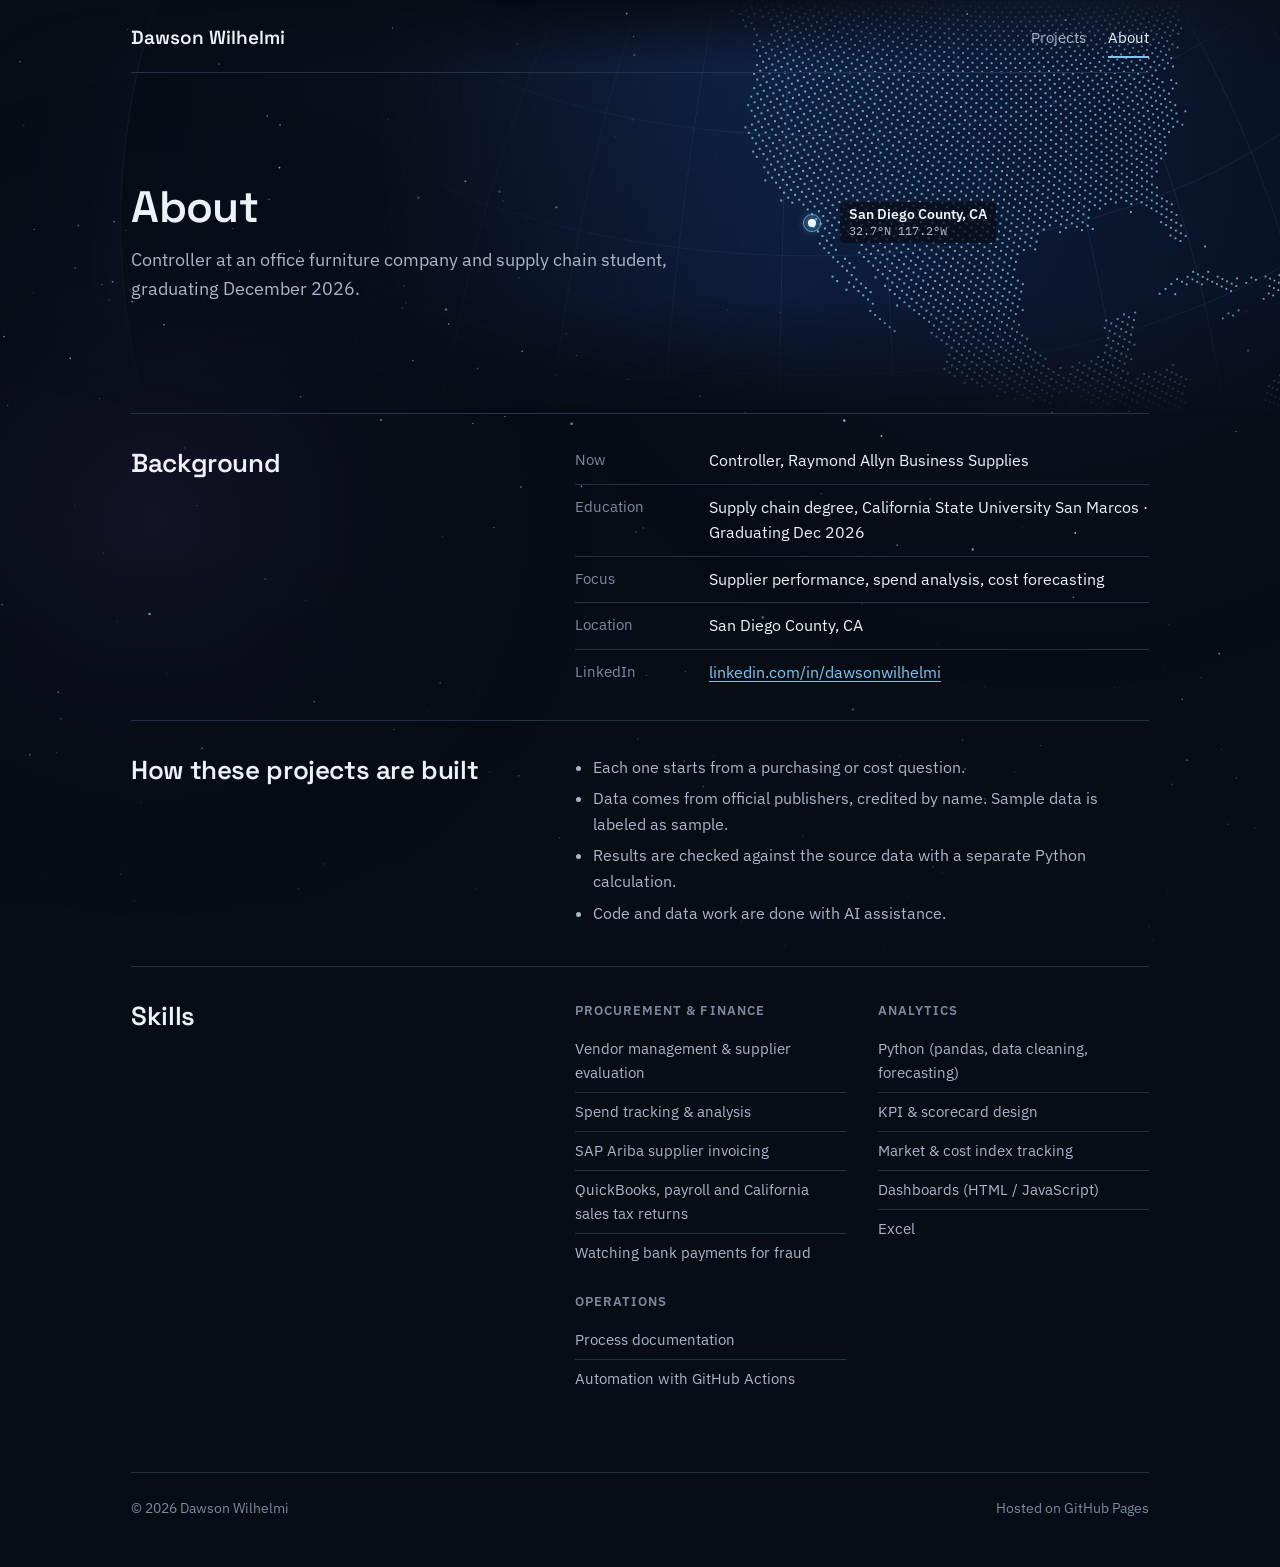
==== commit 02c96719: "Keep the page and its script in step after updates; queue quick clicks build.py stamps /space.js and" ====
--- a/about/index.html
+++ b/about/index.html
@@ -18,7 +18,7 @@
 <meta name="twitter:card" content="summary_large_image">
 <link rel="preload" href="/fonts/space-grotesk-latin-wght-normal.woff2" as="font" type="font/woff2" crossorigin>
 <link rel="preload" href="/fonts/ibm-plex-sans-latin-400-normal.woff2" as="font" type="font/woff2" crossorigin>
-<link rel="stylesheet" href="/fonts/fonts.css">
+<link rel="stylesheet" href="/fonts/fonts.css?v=2b53aaa648">
 <script>document.documentElement.className = "js";</script>
 <style>
 /* Built by home/build.py from home/template.html. Edit the template, not index.html.
@@ -352,7 +352,7 @@
   <div class="hint">Up and down to move, Enter to open, Esc to close</div>
 </dialog>
 
-<script src="/space.js"></script>
+<script src="/space.js?v=101d1c2751"></script>
 <script>
 const D = {"schema":1,"built":"2026-11-25 21:32 UTC","series":{"PCU336413336413":{"n":"Aircraft parts & equipment","g":"Materials","u":"index","l":216.72,"lm":"2026-10","m12":1.6,"raw12":1.6,"sig":"Stable","p12":52,"h0":"2022-11","h":[197.88,197.88,199.42,204.0,206.08,206.29,206.4,206.36,206.41,206.87,206.78,206.81,207.0,207.0,206.99,207.75,207.97,210.47,210.37,211.13,211.31,211.64,211.65,211.83,212.32,211.83,212.83,212.94,212.99,212.67,213.28,213.41,213.43,213.1,213.13,213.21,213.2,213.26,215.07,216.09,216.09,216.4,216.4,216.5,216.5,216.51,216.62,216.72],"f":[[216.72,216.62,217.79],[216.72,216.71,219.17],[216.72,216.76,219.97],[216.72,216.82,220.26],[216.72,216.84,220.8],[216.72,217.09,221.57]]},"PCU336412336412":{"n":"Aircraft engines & parts","g":"Materials","u":"index","l":278.07,"lm":"2026-10","m12":0.9,"raw12":0.9,"sig":"Stable","p12":11,"h0":"2022-11","h":[253.98,254.57,256.55,257.26,257.44,258.14,258.25,258.32,258.02,258.52,258.43,258.48,263.34,264.81,265.88,268.99,269.0,269.23,269.41,269.94,270.45,271.08,271.48,271.62,271.74,272.02,273.91,274.17,273.64,273.83,274.0,274.04,274.12,274.07,275.55,275.56,276.05,276.88,277.03,277.1,277.61,277.92,278.28,279.58,279.58,278.03,278.07,278.07],"f":[[278.2,277.3,279.67],[278.32,276.55,280.76],[278.45,276.0,282.0],[278.57,275.55,283.88],[278.68,275.19,286.03],[278.8,274.63,288.54]]},"WPU1025":{"n":"Nonferrous mill shapes","g":"Materials","u":"index","l":401.53,"lm":"2026-10","m12":21.3,"raw12":21.3,"sig":"Watch","p12":87,"h0":"2022-11","h":[263.9,266.69,272.58,277.08,277.25,274.14,273.25,270.26,267.73,267.11,265.91,264.13,263.75,263.91,263.78,264.3,264.79,269.48,279.84,285.2,283.97,279.05,278.23,282.19,287.86,287.99,290.58,293.99,298.96,303.33,295.97,296.37,313.06,323.62,323.43,330.94,340.64,349.7,360.56,377.34,380.27,391.68,408.06,413.09,408.27,399.19,400.54,401.53],"f":[[401.67,391.96,411.24],[401.77,385.21,421.22],[401.86,384.14,428.39],[401.93,376.19,435.33],[401.99,379.92,442.26],[402.03,380.43,452.55]]},"PCU336390336390":{"n":"Other motor vehicle parts","g":"Materials","u":"index","l":141.61,"lm":"2026-10","m12":5.1,"raw12":5.1,"sig":"Alert","p12":95,"h0":"2022-11","h":[127.2,127.48,128.43,128.07,128.46,128.64,129.4,129.75,130.21,129.97,129.99,129.67,129.86,130.11,130.19,130.07,130.38,130.7,130.94,131.17,131.49,131.73,131.77,131.78,131.71,131.76,131.86,131.93,131.92,132.69,133.89,133.72,134.75,134.19,134.3,134.76,136.26,135.67,135.84,136.22,136.25,136.84,138.62,138.75,139.48,141.3,141.22,141.61],"f":[[142.17,141.65,142.95],[142.66,141.96,144.09],[143.14,142.45,145.0],[143.61,142.6,145.65],[144.06,143.06,146.66],[144.49,143.5,147.81]]},"WPU1017":{"n":"Steel mill products","g":"Materials","u":"index","l":399.64,"lm":"2026-10","m12":32.9,"raw12":32.9,"sig":"Alert","p12":93,"h0":"2022-11","h":[326.7,315.63,308.02,315.25,318.19,329.7,347.22,345.8,329.45,322.94,311.52,304.11,297.97,305.12,321.39,332.52,305.68,297.57,298.56,293.27,283.09,275.28,270.97,273.42,278.34,266.51,261.56,268.87,287.36,303.83,326.74,309.23,305.54,308.77,304.58,300.67,291.56,312.41,315.37,325.11,331.36,341.57,350.0,359.94,374.68,381.21,389.05,399.64],"f":[[399.65,380.74,427.25],[399.65,371.78,453.73],[399.65,358.07,486.08],[399.65,348.56,502.34],[399.65,344.91,505.85],[399.65,349.92,505.47]]},"WPU101706":{"n":"Steel pipe & tube","g":"Materials","u":"index","l":462.37,"lm":"2026-10","m12":21.7,"raw12":21.7,"sig":"Watch","p12":88,"h0":"2022-11","h":[468.44,454.06,449.45,428.38,427.75,425.75,428.31,407.48,395.76,390.25,383.48,383.11,383.85,380.9,389.27,394.15,383.85,377.23,377.01,370.28,369.67,364.84,360.0,361.01,361.01,358.1,353.39,350.79,363.77,379.68,384.52,386.3,383.53,379.83,381.3,380.08,380.75,388.75,387.34,393.06,395.77,405.72,410.91,418.92,422.06,429.05,431.72,462.37],"f":[[477.22,465.85,492.67],[490.93,466.72,517.86],[503.53,471.5,543.81],[515.09,469.05,575.32],[525.66,470.9,591.24],[535.3,466.71,612.87]]},"WPU071":{"n":"Rubber & rubber products","g":"Materials","u":"index","l":240.72,"lm":"2026-10","m12":4.7,"raw12":4.7,"sig":"Stable","p12":66,"h0":"2022-11","h":[221.75,220.78,223.03,224.24,224.0,224.56,223.68,222.12,220.4,220.33,220.62,221.22,221.36,220.9,220.65,221.37,222.37,224.84,225.24,225.7,225.41,225.38,225.52,225.94,225.37,224.86,226.03,226.4,229.57,229.19,228.95,228.49,229.02,230.13,229.97,229.83,229.79,229.5,231.57,231.87,232.35,238.06,240.07,239.58,240.14,239.23,239.23,240.72],"f":[[240.72,240.17,244.11],[240.72,239.98,247.21],[240.72,239.98,249.69],[240.72,240.02,252.5],[240.72,240.25,255.07],[240.72,240.24,258.18]]},"WPU072":{"n":"Plastic products","g":"Materials","u":"index","l":290.44,"lm":"2026-10","m12":6.1,"raw12":6.1,"sig":"Watch","p12":79,"h0":"2022-11","h":[279.73,279.27,277.56,276.1,275.3,275.61,275.06,273.42,272.2,271.68,270.93,270.82,271.25,270.85,271.37,271.13,272.0,273.42,272.66,272.65,272.79,273.72,273.68,273.57,273.54,273.18,274.34,272.9,273.46,273.99,273.81,273.36,273.31,273.38,273.44,273.68,273.61,273.7,274.43,274.5,275.58,278.62,285.13,290.2,290.81,290.53,290.42,290.44],"f":[[290.44,289.62,296.04],[290.44,288.51,300.7],[290.44,287.71,306.1],[290.44,286.95,311.68],[290.44,286.13,317.01],[290.44,285.67,321.11]]},"PCU334413334413":{"n":"Semiconductors","g":"Materials","u":"index","l":28.852,"lm":"2026-10","m12":-2.7,"raw12":-2.7,"sig":"Stable","p12":65,"h0":"2022-11","h":[31.85,31.862,31.785,31.969,31.886,31.625,31.522,31.594,31.515,31.595,31.791,31.674,31.716,31.565,31.706,31.668,31.629,31.803,31.743,31.518,30.602,30.456,30.487,30.724,30.729,30.561,30.118,30.132,30.322,30.235,29.982,29.882,29.798,29.392,29.45,29.64,29.646,29.668,29.62,30.138,30.132,30.602,30.217,29.859,29.067,28.569,28.81,28.852],"f":[[28.852,28.508,29.05],[28.852,28.433,29.171],[28.852,28.284,29.33],[28.852,27.995,29.445],[28.852,27.903,29.598],[28.852,27.896,29.663]]},"PCU334111334111":{"n":"Electronic computers (servers)","g":"Materials","u":"index","l":103.27,"lm":"2026-10","m12":3.1,"raw12":3.1,"sig":"Alert","p12":94,"h0":"2022-11","h":[95.214,97.765,99.406,100.0,99.875,99.747,97.522,95.286,95.204,98.101,97.678,97.301,97.17,98.73,98.783,98.523,98.153,99.071,97.987,98.179,96.994,99.102,100.3,100.35,99.911,99.952,99.236,99.242,99.25,99.665,99.736,99.664,100.95,100.22,100.37,100.15,100.15,100.22,100.24,100.24,100.25,100.27,100.45,100.45,103.23,103.11,103.27,103.27],"f":[[103.27,101.99,105.52],[103.27,102.14,106.41],[103.27,102.24,106.45],[103.27,102.1,107.79],[103.27,101.79,107.98],[103.27,101.71,107.75]]},"WPU114":{"n":"General purpose machinery","g":"Materials","u":"index","l":382.67,"lm":"2026-10","m12":3.9,"raw12":3.9,"sig":"Stable","p12":58,"h0":"2022-11","h":[315.11,315.87,320.07,321.08,323.29,326.47,328.21,328.45,329.92,330.36,331.39,332.7,332.01,332.14,334.01,336.03,336.76,339.28,340.14,340.25,340.52,342.72,342.38,342.58,342.54,343.19,346.51,347.84,348.57,351.83,354.77,357.85,359.43,361.06,365.68,368.13,368.92,369.85,371.82,373.87,375.92,376.06,377.66,378.24,380.25,381.57,381.75,382.67],"f":[[383.51,381.92,385.59],[384.34,381.36,388.64],[385.14,380.64,390.55],[385.92,380.11,393.15],[386.69,380.11,396.07],[387.43,378.2,398.83]]},"WPU1026":{"n":"Nonferrous wire & cable","g":"Materials","u":"index","l":488.49,"lm":"2026-10","m12":19.6,"raw12":19.6,"sig":"Watch","p12":88,"h0":"2022-11","h":[360.62,364.17,374.5,364.02,361.19,361.05,347.47,347.03,351.75,353.5,348.19,346.54,346.76,348.05,347.65,352.6,353.42,365.56,387.85,386.13,377.52,368.24,368.47,374.18,369.96,365.95,367.57,373.91,387.3,403.41,398.68,401.63,419.08,402.67,394.68,408.56,410.04,425.35,439.71,444.54,444.9,444.54,460.07,468.03,470.34,483.36,486.63,488.49],"f":[[488.49,480.5,506.34],[488.49,475.27,516.29],[488.49,472.01,529.78],[488.49,473.29,538.83],[488.49,471.65,543.45],[488.49,470.77,549.61]]},"WPU066":{"n":"Plastic resins & materials","g":"Materials","u":"index","l":283.88,"lm":"2026-10","m12":9.5,"raw12":9.5,"sig":"Watch","p12":79,"h0":"2022-11","h":[283.82,280.45,275.75,281.97,284.48,289.07,285.86,280.39,270.72,267.61,267.26,266.05,266.48,265.44,262.31,267.95,265.42,268.23,267.9,267.29,271.48,270.61,263.85,267.16,265.27,263.66,262.69,269.74,272.36,270.53,267.26,265.1,264.63,263.08,259.39,259.31,257.28,253.55,252.96,258.5,263.46,277.03,309.99,299.25,282.03,280.46,279.45,283.88],"f":[[283.87,276.67,293.91],[283.87,270.68,304.6],[283.87,265.82,311.73],[283.87,265.03,314.18],[283.87,264.06,314.95],[283.87,264.59,318.69]]},"PCU325211325211":{"n":"Resin manufacturing (PPI industry)","g":"Materials","u":"index","l":335.92,"lm":"2026-10","m12":8.6,"raw12":8.6,"sig":"Watch","p12":80,"h0":"2022-11","h":[337.08,333.11,327.56,334.96,338.13,344.75,340.78,334.37,322.48,318.41,317.72,318.1,318.8,317.75,314.05,320.52,317.07,320.7,321.39,321.25,324.55,325.27,315.11,320.43,317.0,315.19,315.01,321.45,325.55,322.85,319.54,317.43,315.62,313.88,309.16,309.28,307.1,302.52,303.51,308.31,312.71,328.41,364.98,354.42,334.42,332.46,332.3,335.92],"f":[[335.92,328.3,346.23],[335.92,320.17,356.49],[335.92,315.9,363.63],[335.92,315.24,366.55],[335.92,314.11,366.92],[335.92,314.89,371.15]]},"PCU325110325110":{"n":"Petrochemicals","g":"Materials","u":"index","l":185.11,"lm":"2026-10","m12":31.9,"raw12":31.9,"sig":"Watch","p12":85,"h0":"2022-11","h":[161.83,152.6,149.44,154.78,158.07,161.45,153.71,141.58,139.55,137.79,144.37,150.26,149.94,145.4,140.1,144.41,146.9,153.15,151.36,153.2,164.66,165.72,165.12,158.53,152.17,151.57,156.76,163.42,161.11,153.83,143.35,143.52,149.79,147.86,144.52,140.35,136.22,132.41,132.09,138.62,150.3,176.42,236.52,211.07,185.01,184.97,178.7,185.11],"f":[[185.11,174.35,199.13],[185.11,164.37,210.32],[185.11,159.63,211.5],[185.11,160.59,217.39],[185.11,162.39,229.66],[185.11,163.52,241.18]]},"WPU061":{"n":"Industrial chemicals","g":"Materials","u":"index","l":345.03,"lm":"2026-10","m12":17.1,"raw12":17.1,"sig":"Watch","p12":81,"h0":"2022-11","h":[337.54,332.22,335.51,336.44,328.23,329.06,323.29,318.05,309.81,307.04,309.36,315.74,307.01,300.51,290.95,296.3,298.28,304.24,302.78,304.18,311.66,310.82,305.13,301.01,297.41,297.47,304.99,303.42,302.18,298.46,296.63,298.54,299.06,296.55,297.07,294.67,291.85,292.4,288.37,293.36,305.36,326.48,341.63,342.89,329.25,331.6,334.67,345.03],"f":[[345.03,337.61,359.66],[345.03,332.97,367.13],[345.03,329.72,381.23],[345.03,325.19,387.81],[345.03,325.16,388.21],[345.03,324.42,393.57]]},"WPUSI012011":{"n":"Construction materials","g":"Materials","u":"index","l":381.55,"lm":"2026-10","m12":12.1,"raw12":12.1,"sig":"Alert","p12":93,"h0":"2022-11","h":[330.37,326.45,327.34,330.53,331.73,333.37,337.47,337.34,334.51,333.79,332.1,328.74,326.84,327.64,334.37,337.77,330.96,330.13,329.44,328.3,325.56,324.65,324.1,325.43,326.93,324.62,326.25,329.2,334.98,337.18,344.06,338.65,338.6,341.46,341.0,340.3,338.56,344.68,347.87,352.77,355.49,359.53,364.07,369.07,375.08,375.94,378.52,381.55],"f":[[381.55,378.04,391.99],[381.55,375.37,395.97],[381.55,374.0,401.54],[381.55,372.42,407.5],[381.55,372.55,411.51],[381.55,370.51,417.67]]},"WPU081":{"n":"Lumber","g":"Materials","u":"index","l":275.58,"lm":"2026-10","m12":6.4,"raw12":6.4,"sig":"Stable","p12":67,"h0":"2022-11","h":[276.5,264.42,263.39,266.87,263.85,261.22,261.42,257.66,272.35,255.71,256.49,246.44,240.35,244.75,246.54,248.58,251.81,254.98,250.46,250.04,247.53,251.6,255.23,258.08,263.49,265.8,264.29,269.4,278.44,274.51,269.7,266.57,264.25,266.29,259.75,259.12,259.47,259.13,265.32,272.1,270.81,280.36,281.23,280.23,291.0,286.48,282.69,275.58],"f":[[275.58,264.66,290.44],[275.58,251.96,307.0],[275.58,242.13,328.62],[275.58,230.23,317.87],[275.58,211.4,306.24],[275.58,210.52,301.61]]},"PCU327310327310":{"n":"Cement","g":"Materials","u":"index","l":353.24,"lm":"2026-10","m12":-0.4,"raw12":-0.4,"sig":"Stable","p12":19,"h0":"2022-11","h":[307.27,307.44,322.38,326.26,326.84,327.1,329.03,328.78,331.47,332.28,333.51,334.68,334.78,334.58,345.63,345.95,348.4,349.91,351.07,350.49,351.04,351.04,350.44,349.94,349.95,349.77,353.7,353.28,355.01,355.5,356.83,356.85,356.73,356.88,357.19,354.64,352.82,352.43,352.18,352.86,352.74,354.74,354.28,354.34,352.34,352.88,353.2,353.24],"f":[[353.22,350.74,356.52],[353.22,348.66,361.29],[353.22,346.9,362.09],[353.21,345.01,363.72],[353.21,342.82,366.01],[353.21,340.53,367.98]]},"PCU327320327320":{"n":"Ready-mix concrete","g":"Materials","u":"index","l":402.37,"lm":"2026-10","m12":2.4,"raw12":2.4,"sig":"Stable","p12":30,"h0":"2022-11","h":[347.48,350.63,357.18,359.05,362.25,364.65,369.02,367.64,370.25,374.46,378.3,378.73,379.58,374.9,383.57,387.45,393.07,390.52,391.19,389.12,390.62,393.43,391.96,392.38,394.48,392.96,397.29,396.67,395.65,393.07,394.78,394.71,393.32,393.68,393.59,392.92,391.25,393.54,397.67,397.53,398.44,400.37,401.58,403.4,402.38,402.77,402.81,402.37],"f":[[402.86,400.23,407.04],[403.24,398.65,410.18],[403.62,398.84,413.02],[403.98,397.0,414.01],[404.34,396.57,416.1],[404.69,395.3,420.1]]},"PCU335311335311":{"n":"Power & specialty transformers","g":"Materials","u":"index","l":483.91,"lm":"2026-10","m12":5.6,"raw12":5.6,"sig":"Stable","p12":66,"h0":"2022-11","h":[408.86,410.31,410.56,411.2,413.64,414.72,415.86,414.93,416.85,418.59,418.59,419.32,419.32,425.88,428.63,428.63,430.57,426.38,426.38,428.91,429.8,429.8,429.8,432.64,432.64,432.64,433.25,433.25,437.23,438.94,438.94,438.94,440.55,440.55,440.55,458.36,455.8,455.91,455.93,456.0,456.0,454.34,456.6,456.6,474.83,478.29,478.29,483.91],"f":[[483.91,483.91,501.29],[483.91,483.91,512.68],[483.91,482.17,526.59],[483.91,482.79,539.43],[483.91,484.34,553.62],[483.91,484.95,566.59]]},"PCU333415333415":{"n":"HVAC & refrigeration equipment","g":"Materials","u":"index","l":326.06,"lm":"2026-10","m12":4.5,"raw12":4.5,"sig":"Stable","p12":68,"h0":"2022-11","h":[281.51,282.73,284.56,284.65,290.21,290.79,291.92,290.95,291.63,292.42,292.48,293.31,294.14,293.21,293.15,296.37,295.6,298.98,299.41,298.58,298.64,301.86,299.47,298.77,297.61,297.14,298.0,300.13,299.6,304.01,308.17,311.84,311.29,312.6,309.83,311.97,312.29,311.87,313.04,316.78,319.54,320.38,322.94,323.11,326.23,327.04,326.06,326.06],"f":[[326.06,325.08,331.62],[326.06,325.37,336.77],[326.06,325.9,342.16],[326.06,326.52,348.56],[326.06,326.64,354.11],[326.06,326.83,361.38]]},"PCU333111333111":{"n":"Farm machinery","g":"Materials","u":"index","l":304.46,"lm":"2026-10","m12":2.6,"raw12":2.6,"sig":"Watch","p12":65,"h0":"2022-11","h":[286.03,286.07,285.95,284.96,285.76,286.94,287.43,287.85,288.63,288.81,289.93,290.98,289.47,289.94,290.13,290.43,290.85,291.62,291.22,291.21,289.85,289.67,290.99,291.47,291.82,292.62,292.55,292.9,293.33,294.6,294.86,294.87,293.31,293.58,295.74,296.81,296.96,298.28,298.26,299.46,299.82,301.5,299.86,300.2,300.88,301.76,302.9,304.46],"f":[[305.32,303.13,306.88],[306.26,303.29,310.02],[307.14,303.39,313.13],[307.99,304.03,314.78],[308.8,302.99,317.15],[309.57,302.8,320.47]]},"PCU332431332431":{"n":"Metal cans","g":"Materials","u":"index","l":243.8,"lm":"2026-10","m12":6.6,"raw12":6.6,"sig":"Opportunity","p12":73,"h0":"2022-11","h":[223.78,223.93,220.12,221.49,220.7,221.2,221.2,221.06,220.75,216.14,215.49,213.27,213.28,213.28,214.3,214.33,213.4,213.03,212.85,213.07,214.93,214.9,214.59,213.94,213.58,213.74,214.72,214.85,216.76,219.25,223.91,224.04,224.27,227.54,228.4,228.8,228.62,234.24,236.67,234.18,235.68,241.64,243.6,244.27,247.74,247.01,244.32,243.8],"f":[[243.8,241.97,249.36],[243.8,241.05,252.07],[243.8,241.08,256.88],[243.8,240.73,260.07],[243.8,240.8,259.98],[243.8,240.22,263.82]]},"PCU327213327213":{"n":"Glass containers","g":"Materials","u":"index","l":306.85,"lm":"2026-10","m12":3.2,"raw12":3.2,"sig":"Stable","p12":66,"h0":"2022-11","h":[256.03,256.03,278.52,277.78,277.78,277.78,279.32,279.32,278.88,280.05,274.11,274.2,272.62,272.47,282.19,283.1,283.19,281.13,281.68,281.95,291.07,290.26,290.26,291.47,291.4,291.59,295.53,296.18,296.92,296.94,297.61,297.62,297.2,297.06,296.93,297.23,297.25,298.27,306.18,308.59,306.02,306.09,306.17,306.31,306.41,306.47,306.69,306.85],"f":[[306.85,306.41,314.05],[306.85,305.84,317.69],[306.85,305.64,322.26],[306.85,306.23,325.16],[306.85,306.53,331.24],[306.85,306.95,334.77]]},"PCU322211322211":{"n":"Corrugated boxes","g":"Materials","u":"index","l":506.67,"lm":"2026-10","m12":9.0,"raw12":9.0,"sig":"Watch","p12":81,"h0":"2022-11","h":[451.91,450.34,449.4,446.04,438.89,433.46,432.62,428.15,424.88,422.89,421.47,422.3,422.2,423.34,419.75,418.89,420.79,424.2,427.05,427.91,427.89,434.82,438.57,442.69,442.34,444.46,447.4,447.62,448.34,454.18,459.81,461.26,464.43,465.62,464.93,464.91,464.94,464.97,465.08,465.26,464.04,463.66,474.65,481.44,491.19,501.63,506.27,506.67],"f":[[509.25,503.95,514.79],[511.53,501.75,522.86],[513.54,500.47,528.31],[515.3,498.0,533.35],[516.86,494.36,540.31],[518.22,492.01,548.3]]},"WPU0915":{"n":"Converted paper & paperboard","g":"Materials","u":"index","l":332.57,"lm":"2026-10","m12":4.4,"raw12":4.4,"sig":"Watch","p12":77,"h0":"2022-11","h":[307.24,308.05,308.79,309.2,307.81,307.87,308.58,307.4,306.88,305.36,305.23,304.36,303.83,302.93,301.88,302.54,301.54,302.94,304.38,304.29,304.88,306.64,308.68,309.83,309.7,309.23,309.61,310.35,311.7,313.32,315.89,315.97,316.97,317.11,317.39,318.62,318.65,318.72,319.09,317.15,317.42,318.51,320.85,323.41,327.47,330.54,332.31,332.57],"f":[[333.74,331.98,335.6],[334.72,331.66,338.7],[335.65,331.06,341.6],[336.52,330.26,343.59],[337.34,328.21,347.25],[338.11,327.34,349.19]]},"WPU0638":{"n":"Pharmaceutical preparations","g":"Materials","u":"index","l":296.55,"lm":"2026-10","m12":1.0,"raw12":1.0,"sig":"Stable","p12":7,"h0":"2022-11","h":[282.73,281.66,287.7,288.95,288.97,289.18,288.92,288.93,289.79,289.34,289.3,289.55,289.59,289.65,292.92,293.53,293.55,293.68,293.62,293.33,293.89,294.68,294.68,294.68,294.67,294.69,292.65,293.16,293.14,292.82,292.19,292.25,292.29,293.4,293.57,293.6,293.64,293.65,295.58,295.58,295.59,295.74,295.72,295.58,296.49,296.51,296.55,296.55],"f":[[296.75,296.05,297.6],[296.95,295.55,298.71],[297.14,295.2,300.06],[297.34,294.44,301.28],[297.53,294.05,301.38],[297.72,293.79,301.47]]},"PCU339113339113":{"n":"Surgical appliances & supplies","g":"Materials","u":"index","l":270.57,"lm":"2026-10","m12":8.0,"raw12":8.0,"sig":"Alert","p12":100,"h0":"2022-11","h":[231.51,231.67,235.53,235.36,236.64,236.29,235.88,237.2,237.16,237.78,238.27,237.69,238.84,239.1,239.61,240.41,240.17,242.71,243.7,244.69,244.78,245.31,245.15,244.63,245.58,246.08,248.9,248.54,248.7,249.25,249.82,249.48,249.56,249.45,249.7,250.61,250.94,252.63,253.35,253.88,254.2,254.33,268.53,268.64,269.14,269.31,269.4,270.57],"f":[[271.47,270.46,272.87],[272.39,270.74,275.0],[273.31,271.08,276.7],[274.23,271.7,280.59],[275.14,272.5,283.13],[276.06,272.96,285.78]]},"PCU339112339112":{"n":"Surgical & medical instruments","g":"Materials","u":"index","l":163.23,"lm":"2026-10","m12":2.4,"raw12":2.4,"sig":"Watch","p12":87,"h0":"2022-11","h":[148.12,148.33,150.37,150.14,150.25,150.08,150.68,150.68,150.6,150.61,150.47,150.81,151.16,151.13,153.31,153.33,154.2,153.77,154.24,154.39,154.46,154.12,154.61,155.29,155.31,154.86,157.16,157.09,156.94,156.49,157.05,157.08,156.98,156.96,159.44,159.46,159.45,159.82,161.72,161.72,161.77,161.91,163.38,163.38,163.17,163.47,163.6,163.23],"f":[[163.64,163.03,164.71],[163.93,163.22,165.68],[164.21,163.27,166.02],[164.5,163.4,166.51],[164.78,163.71,167.17],[165.06,163.94,168.04]]},"WPU0652":{"n":"Fertilizer materials","g":"Materials","u":"index","l":411.51,"lm":"2026-10","m12":11.5,"raw12":11.5,"sig":"Stable","p12":63,"h0":"2022-11","h":[454.93,423.16,404.9,378.95,358.58,346.91,330.57,306.55,268.31,276.38,277.23,295.92,302.04,314.2,313.69,308.61,317.83,317.89,308.2,303.45,297.69,295.31,298.82,304.98,306.53,318.21,315.79,318.97,329.59,332.75,342.67,347.82,352.44,361.5,366.75,369.22,375.04,360.26,366.51,374.41,385.04,420.3,449.24,450.0,425.1,409.28,410.26,411.51],"f":[[411.51,389.33,440.71],[411.51,372.48,467.1],[411.51,352.34,494.02],[411.51,346.55,507.33],[411.51,337.49,536.66],[411.51,342.6,559.44]]},"PCU325320325320":{"n":"Pesticides & ag chemicals","g":"Materials","u":"index","l":186.66,"lm":"2026-10","m12":1.9,"raw12":1.9,"sig":"Stable","p12":59,"h0":"2022-11","h":[238.5,234.16,229.66,232.48,234.78,223.12,217.97,210.16,207.5,205.21,196.5,196.56,195.32,196.25,195.62,195.56,195.67,195.91,196.31,197.28,197.34,197.37,197.74,197.85,197.85,197.86,197.79,197.83,197.04,196.77,195.42,196.98,197.16,197.16,196.87,183.25,183.23,183.22,185.37,185.13,185.41,186.36,187.93,187.45,186.58,186.73,186.61,186.66],"f":[[186.66,182.28,189.96],[186.66,178.57,191.99],[186.66,174.29,194.34],[186.66,172.65,198.03],[186.66,172.13,201.01],[186.66,168.28,204.63]]},"WPU02":{"n":"Processed foods & feeds","g":"Materials","u":"index","l":277.63,"lm":"2026-10","m12":0.9,"raw12":0.9,"sig":"Stable","p12":34,"h0":"2022-11","h":[262.16,260.14,262.31,259.66,261.28,260.06,260.65,259.86,259.43,260.62,261.78,261.36,259.46,259.99,258.56,259.8,261.94,262.99,263.67,265.22,266.34,265.93,267.14,266.22,267.89,267.75,268.83,270.8,270.88,271.94,273.34,274.94,275.33,277.13,279.09,275.23,274.44,273.06,273.43,273.99,275.48,277.75,278.53,279.74,278.3,276.75,277.22,277.63],"f":[[277.64,276.06,282.32],[277.64,276.12,286.24],[277.64,275.7,288.28],[277.64,275.94,292.79],[277.64,275.49,296.12],[277.64,276.01,300.11]]},"WPU0221":{"n":"Meats (wholesale)","g":"Materials","u":"index","l":271.83,"lm":"2026-10","m12":-4.6,"raw12":-4.6,"sig":"Stable","p12":18,"h0":"2022-11","h":[216.77,218.09,222.53,218.84,226.2,223.87,233.71,239.04,240.9,237.85,238.6,237.65,236.69,244.41,236.76,237.96,242.96,246.08,246.32,252.8,254.77,248.06,248.84,251.22,254.27,254.62,256.34,259.43,257.0,263.66,262.88,271.58,279.99,283.31,297.97,284.92,283.71,280.99,283.11,283.91,284.98,286.27,282.73,287.85,280.97,276.36,275.57,271.83],"f":[[274.57,266.85,284.9],[275.44,265.8,291.39],[276.3,262.54,294.15],[277.17,262.79,302.38],[278.03,262.07,305.47],[278.89,259.72,309.38]]},"WBNICKEL":{"n":"Nickel","g":"Commodities","u":"$/t","l":15436.0,"lm":"2026-10","m12":2.3,"raw12":2.3,"sig":"Stable","p12":53,"h0":"2022-11","h":[25563.0,28947.0,28195.0,26728.0,23289.0,23895.0,21970.0,21233.0,21091.0,20439.0,19645.0,18281.0,17027.0,16461.0,16104.0,16338.0,17439.0,18164.0,19587.0,17498.0,16335.0,16292.0,16077.0,16766.0,15723.0,15445.0,15394.0,15288.0,16066.0,15113.0,15346.0,15003.0,15034.0,14949.0,15106.0,15092.0,14671.0,14884.0,17769.0,17173.0,17076.0,17962.0,18806.0,17588.0,16651.0,16751.0,16324.0,15436.0],"f":[[15436.0,14347.0,16487.0],[15436.0,13609.0,17329.0],[15436.0,12912.0,18100.0],[15436.0,12603.0,18745.0],[15436.0,12171.0,19015.0],[15436.0,11871.0,19100.0]]},"WBALUMINUM":{"n":"Aluminum","g":"Commodities","u":"$/t","l":3061.0,"lm":"2026-10","m12":9.6,"raw12":9.6,"sig":"Stable","p12":59,"h0":"2022-11","h":[2351.0,2402.0,2502.0,2416.0,2296.0,2343.0,2269.0,2185.0,2160.0,2137.0,2185.0,2192.0,2202.0,2182.0,2193.0,2179.0,2226.0,2506.0,2565.0,2498.0,2349.0,2344.0,2450.0,2596.0,2582.0,2541.0,2573.0,2658.0,2658.0,2372.0,2449.0,2526.0,2606.0,2597.0,2653.0,2793.0,2819.0,2876.0,3142.0,3065.0,3373.0,3600.0,3666.0,3439.0,3161.0,3251.0,3283.0,3061.0],"f":[[3061.0,2852.5,3270.2],[3061.0,2812.0,3455.0],[3061.0,2772.2,3557.5],[3061.0,2755.0,3611.8],[3061.0,2704.7,3697.1],[3061.0,2668.4,3816.5]]},"WBCOPPER":{"n":"Copper","g":"Commodities","u":"$/t","l":14508.0,"lm":"2026-10","m12":35.1,"raw12":35.1,"sig":"Watch","p12":82,"h0":"2022-11","h":[8050.0,8375.0,9038.0,8937.0,8856.0,8809.0,8217.0,8397.0,8477.0,8349.0,8277.0,7937.0,8190.0,8400.0,8339.0,8305.0,8689.0,9464.0,10139.0,9648.0,9385.0,8972.0,9237.0,9534.0,9076.0,8916.0,8991.0,9331.0,9740.0,9177.0,9533.0,9835.0,9771.0,9670.0,9984.0,10740.0,10812.0,11785.0,13012.0,12951.0,12529.0,12951.0,13543.0,13552.0,13543.0,14326.0,14474.0,14508.0],"f":[[14508.0,13864.0,15429.0],[14508.0,13493.0,15999.0],[14508.0,13522.0,16835.0],[14508.0,13275.0,16935.0],[14508.0,13555.0,17150.0],[14508.0,13205.0,17451.0]]},"WBWHEAT":{"n":"Wheat, US hard red winter","g":"Commodities","u":"$/t","l":317.0,"lm":"2026-10","m12":37.3,"raw12":37.3,"sig":"Watch","p12":87,"h0":"2022-11","h":[422.7,386.3,380.4,394.8,369.9,378.2,367.7,345.5,345.5,315.8,314.7,298.1,283.6,291.1,283.9,278.5,274.8,272.3,289.4,265.6,260.3,250.9,269.7,272.9,253.8,252.2,254.1,264.6,255.4,249.6,237.0,240.1,235.0,231.1,233.8,230.8,245.9,242.8,249.9,257.6,276.0,282.0,303.0,286.0,310.0,330.0,347.0,317.0],"f":[[317.0,296.79,339.74],[317.0,289.42,355.14],[317.0,284.45,371.37],[317.0,275.84,371.81],[317.0,267.97,389.71],[317.0,268.13,401.89]]},"WBMAIZE":{"n":"Corn","g":"Commodities","u":"$/t","l":226.5,"lm":"2026-10","m12":14.3,"raw12":14.3,"sig":"Stable","p12":73,"h0":"2022-11","h":[320.9,302.2,302.8,298.2,282.5,291.1,268.1,266.9,242.4,207.6,223.8,230.7,211.3,206.5,198.6,189.1,190.6,191.7,197.8,192.5,177.4,170.3,185.0,190.3,201.3,202.6,214.4,220.9,207.4,215.0,203.9,196.1,192.0,185.5,197.4,198.1,202.0,205.7,204.5,209.6,212.7,214.0,216.2,197.1,213.4,224.0,239.6,226.5],"f":[[226.5,208.72,244.48],[226.5,203.06,253.34],[226.5,194.97,267.15],[226.5,194.99,269.79],[226.5,189.24,278.08],[226.5,184.93,271.79]]},"WBSOYBEANS":{"n":"Soybeans","g":"Commodities","u":"$/t","l":515.0,"lm":"2026-10","m12":27.5,"raw12":27.5,"sig":"Watch","p12":87,"h0":"2022-11","h":[649.0,646.0,627.0,651.0,628.0,615.0,595.0,592.0,634.0,584.0,619.0,530.0,553.0,547.0,547.0,520.0,487.0,477.0,490.0,480.0,470.0,400.0,391.0,442.0,436.0,409.0,411.0,412.0,401.0,408.0,414.0,416.0,410.0,407.0,404.0,404.0,446.0,440.0,425.0,459.0,473.0,463.0,473.0,464.0,478.0,482.0,524.0,515.0],"f":[[515.0,489.13,558.31],[515.0,475.72,568.55],[515.0,465.71,564.66],[515.0,454.47,575.39],[515.0,446.72,593.97],[515.0,444.02,586.83]]},"WBSUGAR":{"n":"Sugar, world","g":"Commodities","u":"$/kg","l":0.43,"lm":"2026-10","m12":26.5,"raw12":26.5,"sig":"Alert","p12":73,"h0":"2022-11","h":[0.41,0.42,0.42,0.45,0.45,0.53,0.56,0.54,0.52,0.53,0.58,0.57,0.57,0.48,0.48,0.5,0.48,0.45,0.42,0.43,0.43,0.41,0.45,0.46,0.45,0.44,0.4,0.42,0.42,0.4,0.39,0.37,0.37,0.37,0.35,0.34,0.32,0.32,0.32,0.31,0.33,0.32,0.34,0.32,0.34,0.38,0.41,0.43],"f":[[0.43,0.40669,0.46316],[0.43,0.39723,0.48326],[0.43,0.38328,0.48238],[0.43,0.37816,0.50383],[0.43,0.37189,0.52031],[0.43,0.3608,0.5335]]},"WBSOYOIL":{"n":"Soybean oil","g":"Commodities","u":"$/t","l":1546.0,"lm":"2026-10","m12":36.6,"raw12":36.6,"sig":"Watch","p12":84,"h0":"2022-11","h":[1652.0,1409.0,1352.0,1243.0,1113.0,1030.0,988.0,1007.0,1136.0,1127.0,1112.0,1134.0,1118.0,1062.0,971.0,912.0,965.0,959.0,988.0,1011.0,1079.0,1031.0,1044.0,1095.0,1145.0,1064.0,1048.0,1069.0,1011.0,1120.0,1163.0,1178.0,1307.0,1245.0,1159.0,1132.0,1128.0,1116.0,1154.0,1282.0,1493.0,1643.0,1781.0,1740.0,1658.0,1639.0,1615.0,1546.0],"f":[[1546.0,1436.0,1712.9],[1546.0,1369.5,1814.9],[1546.0,1304.7,1940.3],[1546.0,1248.8,2088.1],[1546.0,1252.2,2062.9],[1546.0,1246.3,2087.8]]},"WBCOFFEE":{"n":"Coffee, arabica","g":"Commodities","u":"$/kg","l":7.4,"lm":"2026-10","m12":-16.9,"raw12":-16.9,"sig":"Stable","p12":21,"h0":"2022-11","h":[4.72,4.63,4.56,5.06,4.9,5.06,4.85,4.57,4.27,4.12,4.05,4.05,4.35,4.65,4.47,4.6,4.61,5.27,5.08,5.48,5.67,5.76,6.12,6.1,6.72,7.57,7.81,9.05,8.92,8.64,8.77,8.01,7.18,8.08,8.83,8.9,9.05,8.4,8.02,7.08,7.37,7.3,6.95,6.79,7.91,7.97,7.26,7.4],"f":[[7.4,6.8653,8.1545],[7.4,6.6595,8.4815],[7.4,6.4583,8.7974],[7.4,6.1875,9.2913],[7.4,6.0987,9.655],[7.4,6.0758,10.211]]},"WBBEEF":{"n":"Beef","g":"Commodities","u":"$/kg","l":6.83,"lm":"2026-10","m12":-3.7,"raw12":-3.7,"sig":"Stable","p12":24,"h0":"2022-11","h":[5.07,4.71,4.65,4.65,4.84,5.3,5.31,5.01,4.78,4.73,4.9,4.98,4.88,4.79,5.0,5.38,5.73,6.05,5.88,5.85,6.19,6.34,6.3,6.06,6.18,6.23,6.46,6.62,6.77,6.71,6.62,6.67,6.72,6.86,6.9,7.09,7.51,7.38,7.97,8.12,8.21,8.21,7.95,7.46,7.31,7.28,6.86,6.83],"f":[[6.83,6.5674,7.2277],[6.83,6.4092,7.506],[6.83,6.2431,7.7097],[6.83,6.0898,7.9411],[6.83,6.0924,8.0143],[6.83,6.0851,8.2267]]},"APU0000708111":{"n":"Eggs, Grade A large","g":"Commodities","u":"$/doz","l":2.32,"lm":"2026-10","m12":-26.9,"raw12":-26.9,"sig":"Stable","p12":13,"h0":"2022-11","h":[3.589,4.25,4.823,4.211,3.446,3.27,2.666,2.219,2.094,2.043,2.065,2.072,2.138,2.507,2.522,2.996,2.992,2.864,2.699,2.715,3.08,3.204,3.821,3.37,3.649,4.146,4.953,5.897,6.227,5.122,4.548,3.775,3.599,3.587,3.488,null,2.86,2.712,2.577,2.5,2.348,2.25,2.191,2.141,2.189,2.272,2.272,2.32],"f":[[2.32,2.0586,2.7217],[2.32,1.8332,2.8793],[2.32,1.7858,3.2552],[2.32,1.6778,3.2756],[2.32,1.5214,3.4001],[2.32,1.4461,3.5803]]},"DCOILWTICO":{"n":"WTI crude oil","g":"Energy","u":"$/bbl","l":102.07,"lm":"2026-10","m12":67.6,"raw12":67.6,"sig":"Alert","p12":92,"h0":"2022-11","h":[84.37,76.44,78.12,76.83,73.28,79.45,71.58,70.25,76.07,81.39,89.43,85.64,77.69,71.9,74.15,77.25,81.28,85.35,80.02,79.77,81.8,76.68,70.24,71.99,69.95,70.12,75.74,71.53,68.24,63.54,62.17,68.17,68.39,64.86,63.96,60.89,60.06,57.97,60.04,64.51,91.38,100.32,102.13,84.81,80.46,83.9,97.31,102.07],"f":[[102.07,93.407,112.45],[102.07,89.028,122.97],[102.07,88.244,126.21],[102.07,86.51,134.06],[102.07,85.974,140.48],[102.07,86.677,144.4]]},"MHHNGSP":{"n":"Henry Hub natural gas","g":"Energy","u":"$/MMBtu","l":2.99,"lm":"2026-10","m12":-6.3,"raw12":-6.3,"sig":"Stable","p12":40,"h0":"2022-11","h":[5.45,5.53,3.27,2.38,2.31,2.16,2.15,2.18,2.55,2.58,2.64,2.98,2.71,2.52,3.18,1.72,1.49,1.6,2.12,2.54,2.07,1.99,2.28,2.2,2.12,3.01,4.13,4.19,4.12,3.42,3.12,3.02,3.2,2.91,2.97,3.19,3.79,4.26,7.72,3.62,3.04,2.77,2.94,3.15,2.89,2.78,2.95,2.99],"f":[[2.99,2.4148,3.7749],[2.99,2.0407,4.1712],[2.99,1.8247,4.5626],[2.99,1.7828,5.1307],[2.99,1.6245,5.435],[2.99,1.4424,5.5302]]},"GASDESW":{"n":"Diesel, US retail","g":"Energy","u":"$/gal","l":6.252,"lm":"2026-10","m12":69.9,"raw12":69.9,"sig":"Alert","p12":99,"h0":"2022-11","h":[5.255,4.714,4.576,4.413,4.211,4.099,3.915,3.802,3.882,4.37,4.563,4.507,4.254,3.972,3.854,4.044,4.022,4.002,3.822,3.722,3.81,3.7,3.558,3.585,3.522,3.494,3.634,3.675,3.585,3.567,3.499,3.599,3.779,3.744,3.748,3.679,3.822,3.615,3.523,3.722,4.921,5.501,5.6,5.024,4.955,5.462,6.291,6.252],"f":[[6.252,5.9653,6.8116],[6.252,5.7059,7.2183],[6.252,5.5957,7.8466],[6.252,5.6072,8.2032],[6.252,5.5198,8.5476],[6.252,5.3829,9.04]]},"DJFUELUSGULF":{"n":"Jet fuel, US Gulf Coast","g":"Energy","u":"$/gal","l":4.483,"lm":"2026-10","m12":108.1,"raw12":108.1,"sig":"Alert","p12":97,"h0":"2022-11","h":[3.16,2.897,3.542,2.79,2.679,2.374,2.173,2.25,2.488,2.989,3.12,2.881,2.734,2.387,2.585,2.683,2.593,2.605,2.38,2.394,2.419,2.176,1.982,2.068,2.065,2.097,2.347,2.264,2.069,1.976,1.928,2.094,2.244,2.024,2.089,2.154,2.258,1.965,2.031,2.262,3.697,3.928,3.943,3.042,3.403,3.724,4.388,4.483],"f":[[4.483,4.0266,5.1089],[4.483,3.7943,5.6796],[4.483,3.7716,6.2904],[4.483,3.7257,6.7172],[4.483,3.7352,6.7841],[4.483,3.5874,7.5896]]},"WPU051":{"n":"Coal","g":"Energy","u":"index","l":282.25,"lm":"2026-10","m12":-6.1,"raw12":-6.1,"sig":"Stable","p12":4,"h0":"2022-11","h":[303.96,281.09,288.94,291.33,279.7,284.56,276.32,276.56,279.68,283.85,274.28,281.61,289.24,285.07,286.18,303.94,292.59,290.6,293.8,287.59,287.98,287.09,282.52,292.65,292.97,283.98,295.14,299.85,299.12,286.0,289.17,284.06,303.13,296.1,289.73,300.51,282.69,293.21,290.73,288.87,292.53,291.34,283.62,279.46,283.42,288.59,282.33,282.25],"f":[[282.25,274.02,293.5],[282.25,273.15,298.59],[282.25,271.69,314.34],[282.25,267.72,321.34],[282.25,270.56,332.81],[282.25,269.65,342.35]]},"WPU0543":{"n":"Industrial electric power","g":"Energy","u":"index","l":312.63,"lm":"2026-10","m12":-2.0,"raw12":-2.0,"sig":"Opportunity","p12":11,"h0":"2022-11","h":[273.94,280.09,304.97,296.02,290.64,282.06,289.78,312.1,315.62,317.41,318.3,299.42,294.67,295.4,297.25,305.89,300.25,297.51,293.25,317.82,320.09,320.02,320.19,303.44,293.72,295.1,297.3,301.41,302.74,303.13,296.79,318.89,337.88,342.49,330.91,318.88,310.08,312.14,309.96,311.31,307.0,305.38,302.72,333.69,343.77,346.06,345.09,312.63],"f":[[312.63,301.98,332.47],[312.63,295.26,341.8],[312.63,289.85,348.65],[312.63,290.98,350.88],[312.63,293.44,351.1],[312.63,294.63,352.14]]},"PCU484121484121":{"n":"Truckload, long-distance","g":"Freight & services","u":"index","l":230.99,"lm":"2026-10","m12":24.9,"raw12":24.9,"sig":"Alert","p12":97,"h0":"2022-11","h":[195.95,200.78,187.16,194.46,202.31,184.41,192.62,190.47,178.67,173.27,182.03,184.0,187.21,177.71,178.93,178.32,172.82,172.96,181.57,182.7,190.06,176.72,172.16,165.93,160.35,171.72,181.65,179.39,165.83,175.09,178.51,168.39,180.91,182.33,186.06,184.9,189.11,181.08,181.36,183.31,191.31,200.96,202.87,198.07,202.57,209.83,218.73,230.99],"f":[[230.99,220.99,242.66],[230.99,219.75,249.5],[230.99,219.81,255.81],[230.99,216.96,258.25],[230.99,215.1,261.21],[230.99,215.82,265.08]]},"PCU482111482111":{"n":"Line-haul rail","g":"Freight & services","u":"index","l":272.19,"lm":"2026-10","m12":1.3,"raw12":1.3,"sig":"Stable","p12":26,"h0":"2022-11","h":[258.98,258.83,261.53,259.19,258.72,258.21,255.86,254.98,254.81,255.91,257.63,260.7,261.66,261.52,264.28,260.75,260.38,262.73,263.16,263.05,264.54,264.36,265.11,264.72,264.45,264.68,268.3,268.05,268.19,268.08,268.03,268.26,268.34,268.57,268.98,268.72,268.86,269.18,268.65,268.58,268.53,269.91,271.78,272.3,272.27,271.9,272.08,272.19],"f":[[272.19,271.65,275.03],[272.19,271.34,276.47],[272.19,271.17,278.49],[272.19,271.72,280.43],[272.19,271.68,281.8],[272.19,272.21,283.76]]},"PCU483111483111":{"n":"Deep sea freight","g":"Freight & services","u":"index","l":572.97,"lm":"2026-10","m12":36.2,"raw12":36.2,"sig":"Alert","p12":99,"h0":"2022-11","h":[461.9,459.37,433.24,446.94,403.37,400.94,434.42,411.8,436.78,452.69,432.52,408.92,396.22,408.44,420.2,410.19,398.46,400.71,414.55,434.67,439.67,432.69,414.28,409.49,396.57,394.19,428.44,437.6,415.84,410.34,399.52,404.77,392.6,392.83,390.95,420.7,402.73,415.3,445.27,441.81,451.35,462.08,475.06,504.33,521.18,544.26,573.44,572.97],"f":[[572.97,548.59,607.78],[572.97,541.78,626.0],[572.97,535.58,641.25],[572.97,529.15,658.18],[572.97,537.56,680.7],[572.97,523.57,695.22]]},"PCU481112481112":{"n":"Air freight, scheduled","g":"Freight & services","u":"index","l":182.54,"lm":"2026-10","m12":5.2,"raw12":5.2,"sig":"Watch","p12":72,"h0":"2022-11","h":[176.66,175.53,179.41,186.62,179.07,173.81,170.86,163.29,166.12,167.25,169.81,177.4,178.27,177.15,169.26,169.44,165.37,166.85,165.02,164.65,167.3,161.41,163.82,168.84,170.6,172.79,170.2,168.89,168.9,171.83,165.56,167.32,173.78,171.33,171.85,173.56,172.69,177.92,176.82,175.14,174.73,194.84,204.19,201.77,176.68,183.7,181.31,182.54],"f":[[182.54,176.66,189.6],[182.54,174.51,192.37],[182.54,173.29,194.68],[182.54,172.29,196.31],[182.54,170.67,197.71],[182.54,172.25,200.28]]},"PCU481111481111":{"n":"Passenger air","g":"Freight & services","u":"index","l":403.17,"lm":"2026-10","m12":16.5,"raw12":16.5,"sig":"Alert","p12":94,"h0":"2022-11","h":[323.86,329.62,337.89,328.13,341.71,341.24,328.4,346.02,347.17,328.6,310.27,330.9,325.24,331.7,328.06,332.93,347.07,340.92,321.65,337.95,332.17,321.9,312.05,337.3,323.64,352.19,343.45,338.66,335.53,339.75,330.78,334.84,332.28,326.26,325.55,346.09,336.05,352.1,358.73,359.69,369.87,380.42,386.86,399.7,379.83,378.79,386.65,403.17],"f":[[401.43,382.57,427.51],[402.48,376.47,434.24],[403.53,387.09,458.15],[404.58,384.45,456.79],[405.62,381.38,473.74],[406.66,384.22,497.73]]},"PCU492110492110":{"n":"Couriers & express","g":"Freight & services","u":"index","l":403.43,"lm":"2026-10","m12":12.2,"raw12":12.2,"sig":"Alert","p12":97,"h0":"2022-11","h":[300.89,297.07,319.52,319.25,318.43,316.43,314.13,313.38,313.98,317.8,319.15,319.75,318.1,317.43,335.68,336.67,336.54,336.1,336.79,336.1,336.81,335.81,336.25,336.08,340.53,345.42,359.97,357.37,356.79,356.25,355.79,358.89,360.75,360.7,359.9,359.71,367.94,373.01,389.61,384.03,386.59,399.79,400.58,395.04,391.68,397.4,400.82,403.43],"f":[[404.93,400.28,412.97],[406.5,399.36,426.97],[408.07,399.19,431.13],[409.64,399.37,431.99],[411.21,401.53,434.72],[412.78,402.44,438.95]]},"PCU493110493110":{"n":"General warehousing","g":"Freight & services","u":"index","l":168.51,"lm":"2026-10","m12":4.2,"raw12":4.2,"sig":"Stable","p12":74,"h0":"2022-11","h":[139.99,142.83,149.32,155.61,155.25,155.1,148.92,146.23,148.07,146.54,150.39,150.09,149.44,149.11,150.34,155.06,157.81,161.49,159.69,157.12,158.57,156.68,156.99,157.86,161.44,161.84,167.14,169.62,170.56,170.01,163.08,159.67,160.03,160.24,159.91,161.7,161.9,164.88,170.92,172.7,175.41,178.71,169.44,167.54,166.91,166.25,166.81,168.51],"f":[[168.51,164.91,174.99],[168.51,162.62,177.49],[168.51,161.79,179.94],[168.51,159.34,183.72],[168.51,160.65,185.97],[168.51,161.68,185.95]]},"PCU518210518210":{"n":"Data processing & hosting","g":"Freight & services","u":"index","l":126.91,"lm":"2026-10","m12":2.0,"raw12":2.0,"sig":"Alert","p12":88,"h0":"2022-11","h":[116.68,117.04,117.19,117.53,117.77,117.73,117.82,118.06,118.36,118.47,118.3,118.51,118.75,119.03,119.4,119.52,119.25,119.66,120.08,119.64,119.86,119.76,119.62,119.64,119.4,119.35,120.81,122.22,121.88,122.1,124.19,123.66,126.75,124.91,123.94,124.46,123.2,123.64,123.81,123.66,123.04,122.69,123.44,124.04,125.33,127.93,127.13,126.91],"f":[[127.09,126.56,127.85],[127.22,126.53,129.06],[127.34,126.48,129.64],[127.46,126.52,129.94],[127.58,126.46,130.25],[127.7,126.53,130.2]]},"PCU213111213111":{"n":"Oil & gas well drilling","g":"Freight & services","u":"index","l":407.59,"lm":"2026-10","m12":2.8,"raw12":2.8,"sig":"Stable","p12":52,"h0":"2022-11","h":[400.59,403.5,405.02,402.27,402.1,401.94,398.38,393.49,390.95,409.32,409.32,409.32,407.77,403.99,404.07,404.52,399.06,404.48,404.48,404.59,403.7,403.0,403.0,403.0,402.78,402.69,402.69,402.73,402.73,402.73,402.73,403.57,397.86,397.27,396.67,396.67,396.67,396.67,396.67,396.18,396.19,396.19,396.73,396.98,397.84,406.7,401.27,407.59],"f":[[407.59,404.74,414.7],[407.59,403.88,421.32],[407.59,402.65,426.12],[407.59,402.19,436.18],[407.59,402.21,441.25],[407.59,401.7,443.74]]},"PCU213112213112":{"n":"Oilfield support services","g":"Freight & services","u":"index","l":227.57,"lm":"2026-10","m12":1.7,"raw12":1.7,"sig":"Watch","p12":58,"h0":"2022-11","h":[212.06,211.77,212.96,214.76,217.6,215.47,214.36,214.93,215.74,211.5,213.91,211.91,215.91,220.2,219.01,220.42,218.96,222.24,222.08,218.85,220.22,224.03,221.07,215.59,217.49,221.06,220.94,221.11,227.2,222.04,221.03,221.83,224.0,223.36,224.89,223.73,223.6,222.53,221.79,221.86,221.95,222.75,223.14,222.18,222.59,225.47,227.0,227.57],"f":[[228.01,225.25,232.1],[228.54,224.96,233.88],[229.02,225.36,234.66],[229.44,225.48,237.19],[229.83,225.51,238.87],[230.17,224.09,240.64]]},"BTSTSIFREIGHT":{"n":"Freight services index (volume)","g":"Freight & services","u":"index","l":135.8,"lm":"2026-09","m12":-1.5,"raw12":-1.5,"sig":"Stable","p12":16,"h0":"2022-10","h":[137.0,134.7,135.3,138.0,139.0,137.7,136.9,136.9,137.0,137.7,136.9,137.5,137.7,137.6,138.5,135.2,136.6,136.7,135.1,138.7,138.0,137.4,138.5,137.3,138.4,137.2,137.4,137.7,136.7,137.7,137.4,137.1,137.0,138.7,138.6,137.9,136.8,137.3,137.0,136.3,138.3,139.4,138.1,135.5,136.7,134.9,135.3,135.8],"f":[[135.71,134.39,137.43],[135.71,133.73,137.94],[135.71,133.29,138.09],[135.71,133.43,138.45],[135.71,133.36,137.99],[135.71,133.38,137.96]]},"PCU484122484122":{"n":"Less-than-truckload, long-distance","g":"Freight & services","u":"index","l":325.61,"lm":"2026-10","m12":22.3,"raw12":22.3,"sig":"Alert","p12":99,"h0":"2022-11","h":[242.38,233.57,240.54,236.3,233.33,228.18,231.51,230.66,230.77,240.81,242.88,244.31,240.9,236.19,242.25,244.23,245.48,246.94,244.79,241.73,247.45,243.76,243.05,243.33,243.39,243.42,257.38,259.21,259.0,259.12,258.13,261.01,265.42,268.43,267.0,266.34,268.21,267.29,270.65,272.92,277.74,311.0,312.05,307.96,293.69,306.84,319.87,325.61],"f":[[325.61,319.81,337.07],[325.61,319.09,345.62],[325.61,317.21,353.46],[325.61,318.0,355.51],[325.61,319.07,365.31],[325.61,315.93,373.86]]},"CUSR0000SEFV":{"n":"CPI food away from home","g":"Freight & services","u":"index","l":400.85,"lm":"2026-10","m12":3.8,"raw12":3.8,"sig":"Watch","p12":69,"h0":"2022-11","h":[342.27,343.56,345.68,347.87,349.94,351.24,352.89,354.25,354.86,356.08,357.49,358.82,360.38,361.56,363.25,363.6,364.55,365.81,367.1,368.62,369.38,370.35,371.6,372.49,373.53,374.64,375.53,376.99,378.36,380.04,381.23,382.75,383.81,384.91,385.45,null,387.2,389.89,390.47,391.71,392.65,393.55,394.73,395.63,396.86,397.87,398.78,400.85],"f":[[402.29,401.36,403.22],[403.72,402.32,405.39],[405.13,403.27,407.37],[406.54,404.42,409.06],[407.94,404.96,411.77],[409.33,405.7,414.19]]},"CES3000000008":{"n":"Mfg wages, production workers","g":"Labor","u":"$/hr","l":30.43,"lm":"2026-10","m12":3.8,"raw12":3.8,"sig":"Watch","p12":76,"h0":"2022-11","h":[25.57,25.68,25.82,25.78,25.91,26.04,26.12,26.34,26.44,26.48,26.62,26.66,26.85,27.15,27.17,27.31,27.42,27.52,27.63,27.77,27.9,27.96,28.07,28.09,28.23,28.34,28.55,28.66,28.92,28.8,28.89,28.99,29.14,29.1,29.22,29.33,29.5,29.51,29.61,29.84,29.96,30.09,30.2,30.31,30.29,30.38,30.38,30.43],"f":[[30.535,30.427,30.657],[30.617,30.48,30.781],[30.698,30.544,30.889],[30.779,30.611,31.021],[30.859,30.712,31.121],[30.94,30.762,31.169]]},"CES3000000003":{"n":"Mfg wages, all employees","g":"Labor","u":"$/hr","l":37.24,"lm":"2026-10","m12":3.8,"raw12":3.8,"sig":"Watch","p12":70,"h0":"2022-11","h":[31.37,31.48,31.66,31.68,31.84,32.02,32.14,32.38,32.56,32.6,32.77,32.86,33.05,33.23,33.33,33.41,33.57,33.61,33.79,33.99,34.08,34.21,34.29,34.39,34.51,34.56,34.73,34.88,35.25,35.13,35.31,35.37,35.51,35.58,35.7,35.87,35.99,36.08,36.2,36.39,36.53,36.64,36.71,36.75,36.84,36.93,37.06,37.24],"f":[[37.333,37.28,37.47],[37.446,37.381,37.669],[37.559,37.485,37.839],[37.671,37.572,38.021],[37.783,37.696,38.194],[37.895,37.833,38.408]]},"CES2000000003":{"n":"Construction wages","g":"Labor","u":"$/hr","l":42.03,"lm":"2026-10","m12":4.7,"raw12":4.7,"sig":"Watch","p12":86,"h0":"2022-11","h":[35.45,35.65,35.6,35.88,36.0,36.13,36.28,36.35,36.72,36.8,36.87,37.02,37.2,37.27,37.51,37.54,37.77,37.99,38.04,38.1,38.29,38.34,38.55,38.69,38.77,38.94,39.07,39.14,39.22,39.33,39.47,39.64,39.73,39.98,40.01,40.14,40.27,40.44,40.53,40.7,40.92,41.01,41.21,41.36,41.48,41.64,41.65,42.03],"f":[[42.094,42.006,42.208],[42.248,42.154,42.401],[42.402,42.289,42.615],[42.555,42.426,42.833],[42.708,42.581,43.081],[42.861,42.731,43.3]]},"CES4422000003":{"n":"Utilities wages","g":"Labor","u":"$/hr","l":56.33,"lm":"2026-10","m12":5.9,"raw12":5.9,"sig":"Watch","p12":89,"h0":"2022-11","h":[48.3,48.51,48.75,48.98,49.34,49.62,49.79,50.01,50.42,50.0,50.07,50.12,50.29,50.26,50.68,50.72,50.78,51.05,51.11,50.98,51.14,51.4,51.47,52.05,51.89,52.07,52.03,52.01,52.1,51.85,51.86,52.13,52.11,52.69,52.92,53.2,53.74,53.88,54.2,54.66,54.86,55.19,55.51,55.91,56.25,56.26,56.24,56.33],"f":[[56.483,56.248,56.847],[56.622,56.253,57.134],[56.76,56.361,57.428],[56.899,56.392,57.741],[57.036,56.425,58.082],[57.174,56.492,58.368]]},"CES7000000003":{"n":"Leisure & hospitality wages","g":"Labor","u":"$/hr","l":23.9,"lm":"2026-10","m12":3.9,"raw12":3.9,"sig":"Stable","p12":69,"h0":"2022-11","h":[20.62,20.79,20.8,20.83,20.87,20.99,21.08,21.23,21.28,21.3,21.36,21.47,21.54,21.58,21.67,21.75,21.79,21.85,21.92,21.98,22.07,22.14,22.18,22.25,22.34,22.42,22.5,22.58,22.73,22.69,22.68,22.74,22.81,22.92,23.0,23.01,23.17,23.25,23.3,23.4,23.47,23.52,23.59,23.66,23.65,23.74,23.84,23.9],"f":[[23.971,23.908,24.153],[24.042,23.969,24.435],[24.112,24.046,24.659],[24.182,24.099,24.925],[24.252,24.144,25.057],[24.322,24.209,25.148]]},"CES4200000003":{"n":"Retail wages","g":"Labor","u":"$/hr","l":26.55,"lm":"2026-10","m12":3.2,"raw12":3.2,"sig":"Stable","p12":64,"h0":"2022-11","h":[23.47,23.42,23.53,23.74,23.66,23.8,23.78,23.89,23.94,24.0,24.14,24.05,24.04,24.21,24.24,24.34,24.3,24.3,24.44,24.46,24.44,24.54,24.6,24.72,24.91,24.87,24.97,25.03,25.21,25.28,25.3,25.36,25.52,25.59,25.63,25.72,25.91,26.02,26.08,26.1,26.19,26.2,26.2,26.3,26.29,26.41,26.47,26.55],"f":[[26.613,26.497,26.731],[26.681,26.541,26.818],[26.749,26.586,26.888],[26.816,26.631,26.971],[26.883,26.663,27.061],[26.95,26.701,27.143]]},"CES4300000003":{"n":"Transportation & warehousing wages","g":"Labor","u":"$/hr","l":32.74,"lm":"2026-10","m12":2.5,"raw12":2.5,"sig":"Stable","p12":50,"h0":"2022-11","h":[28.32,28.35,28.42,28.62,28.76,28.99,29.13,29.3,29.43,29.5,29.66,29.81,29.92,30.15,30.35,30.4,30.46,30.46,30.56,30.63,30.66,30.74,30.78,30.83,30.9,30.94,31.04,31.08,31.21,31.34,31.37,31.44,31.52,31.65,31.79,31.93,32.09,32.12,32.25,32.33,32.35,32.38,32.44,32.54,32.6,32.65,32.68,32.74],"f":[[32.819,32.736,32.986],[32.894,32.763,33.101],[32.968,32.789,33.274],[33.042,32.819,33.497],[33.116,32.868,33.764],[33.19,32.901,33.851]]},"CES6500000003":{"n":"Education & health wages","g":"Labor","u":"$/hr","l":36.67,"lm":"2026-10","m12":2.0,"raw12":2.0,"sig":"Watch","p12":19,"h0":"2022-11","h":[32.45,32.57,32.63,32.66,32.84,32.93,32.99,33.1,33.23,33.29,33.44,33.51,33.51,33.56,33.72,33.77,33.93,34.04,34.16,34.32,34.41,34.51,34.66,34.72,34.87,35.01,35.15,35.25,35.34,35.33,35.5,35.49,35.58,35.75,35.69,35.95,36.12,35.95,36.13,36.21,36.18,36.23,36.23,36.25,36.3,36.44,36.55,36.67],"f":[[36.739,36.623,36.817],[36.814,36.645,36.953],[36.889,36.699,37.04],[36.963,36.753,37.153],[37.038,36.784,37.276],[37.112,36.815,37.438]]},"CES1000000003":{"n":"Mining & logging wages","g":"Labor","u":"$/hr","l":42.35,"lm":"2026-10","m12":4.2,"raw12":4.2,"sig":"Stable","p12":75,"h0":"2022-11","h":[36.53,36.82,36.99,37.13,37.39,37.69,38.01,37.96,38.21,38.3,38.82,38.71,38.69,38.91,39.15,39.41,39.3,39.71,39.63,39.8,39.63,39.69,39.81,39.88,39.96,39.86,40.11,40.11,40.13,39.89,40.2,40.22,40.33,40.44,40.32,40.64,40.7,40.68,40.73,40.72,41.12,41.34,41.7,41.97,42.04,41.92,42.23,42.35],"f":[[42.41,42.201,42.735],[42.489,42.241,43.005],[42.569,42.293,43.192],[42.647,42.384,43.387],[42.726,42.239,43.628],[42.805,42.354,43.786]]},"DEXMXUS":{"n":"Mexican peso per USD","g":"Currency","u":"MXN","l":18.446,"lm":"2026-10","m12":-0.1,"raw12":0.1,"sig":"Stable","p12":52,"h0":"2022-11","h":[19.454,19.615,18.97,18.637,18.389,18.095,17.749,17.241,16.893,16.977,17.307,18.059,17.359,17.193,17.093,17.094,16.769,16.801,16.803,18.195,18.1,19.138,19.596,19.718,20.338,20.262,20.537,20.473,20.224,20.039,19.457,19.02,18.689,18.706,18.479,18.425,18.419,18.071,17.645,17.228,17.77,17.454,17.31,17.379,17.456,17.061,17.27,18.446],"f":[[18.446,18.011,18.893],[18.446,17.708,19.197],[18.446,17.5,19.526],[18.446,17.237,19.549],[18.446,17.046,19.646],[18.446,16.855,19.653]]},"DEXJPUS":{"n":"Japanese yen per USD","g":"Currency","u":"JPY","l":157.97,"lm":"2026-10","m12":-4.4,"raw12":4.4,"sig":"Watch","p12":37,"h0":"2022-11","h":[142.44,134.91,130.45,133.05,133.66,133.47,137.05,141.36,140.94,144.78,147.84,149.59,149.68,143.98,146.29,149.62,149.82,153.89,155.87,157.86,157.52,146.26,142.95,149.89,153.71,153.81,156.48,151.57,149.06,144.13,144.88,144.48,147.2,147.48,147.86,151.35,155.14,155.91,156.65,155.1,158.68,159.12,158.15,160.77,162.33,158.85,156.42,157.97],"f":[[157.97,154.26,162.31],[157.97,152.19,166.06],[157.97,150.79,168.06],[157.97,150.09,171.98],[157.97,150.35,175.08],[157.97,151.2,176.82]]},"DEXUSEU":{"n":"USD per euro","g":"Currency","u":"USD","l":1.1198,"lm":"2026-10","m12":-3.8,"raw12":-3.8,"sig":"Stable","p12":31,"h0":"2022-11","h":[1.0192,1.0591,1.0777,1.0702,1.0711,1.0962,1.0867,1.084,1.1067,1.091,1.0672,1.0565,1.0819,1.0909,1.0899,1.0793,1.087,1.0724,1.081,1.0763,1.0847,1.102,1.1104,1.0895,1.0621,1.0472,1.0356,1.0413,1.0813,1.1232,1.1274,1.1534,1.1671,1.1647,1.1739,1.1641,1.1558,1.171,1.1744,1.1824,1.1557,1.1697,1.1681,1.1516,1.1423,1.1594,1.1505,1.1198],"f":[[1.1198,1.0954,1.1435],[1.1198,1.0812,1.1536],[1.1198,1.0721,1.1589],[1.1198,1.0584,1.1733],[1.1198,1.0512,1.1979],[1.1198,1.0478,1.1918]]},"DEXTAUS":{"n":"Taiwan dollar per USD","g":"Currency","u":"TWD","l":32.27,"lm":"2026-10","m12":-5.4,"raw12":5.4,"sig":"Stable","p12":12,"h0":"2022-11","h":[31.433,30.652,30.387,30.229,30.535,30.559,30.729,30.84,31.201,31.824,32.044,32.302,31.875,31.252,31.211,31.433,31.692,32.335,32.329,32.377,32.645,32.236,31.956,32.09,32.355,32.574,32.877,32.811,32.979,32.644,30.221,29.623,29.34,30.154,30.369,30.603,31.134,31.352,31.518,31.471,31.87,31.678,31.503,31.619,32.217,32.023,31.738,32.27],"f":[[32.27,31.898,32.883],[32.27,31.596,33.163],[32.27,31.578,33.55],[32.27,31.38,33.863],[32.27,31.28,34.208],[32.27,31.113,34.316]]},"DEXKOUS":{"n":"Korean won per USD","g":"Currency","u":"KRW","l":1337.4,"lm":"2026-10","m12":6.0,"raw12":-6.0,"sig":"Alert","p12":83,"h0":"2022-11","h":[1361.8,1293.6,1243.1,1275.4,1306.0,1322.1,1327.5,1297.3,1282.3,1321.8,1334.2,1351.5,1308.2,1304.4,1325.9,1331.3,1331.7,1367.9,1364.7,1379.1,1382.0,1351.4,1330.7,1362.4,1395.0,1440.0,1452.2,1444.8,1458.3,1439.8,1391.4,1364.7,1379.3,1389.0,1392.9,1423.1,1459.9,1465.4,1455.5,1447.3,1490.5,1483.8,1488.4,1529.5,1486.0,1403.2,1359.2,1337.4],"f":[[1337.4,1299.0,1372.3],[1337.4,1285.3,1391.7],[1337.4,1275.0,1411.2],[1337.4,1274.8,1424.8],[1337.4,1266.9,1432.4],[1337.4,1273.5,1435.8]]},"DEXCHUS":{"n":"Chinese yuan per USD","g":"Currency","u":"CNY","l":6.6844,"lm":"2026-10","m12":6.1,"raw12":-6.1,"sig":"Watch","p12":90,"h0":"2022-11","h":[7.1812,6.9717,6.7904,6.838,6.8909,6.8876,6.9854,7.1614,7.1863,7.2486,7.2979,7.3071,7.2226,7.1402,7.1707,7.1935,7.2015,7.2374,7.2327,7.2547,7.2609,7.1475,7.076,7.0881,7.2063,7.2807,7.2957,7.2734,7.2493,7.2968,7.2166,7.1803,7.1741,7.1727,7.1235,7.12,7.1069,7.0432,6.9692,6.9064,6.8921,6.8371,6.7996,6.7758,6.7757,6.7361,6.7084,6.6844],"f":[[6.6844,6.6109,6.7556],[6.6844,6.5734,6.8439],[6.6844,6.5423,6.955],[6.6844,6.5272,7.0164],[6.6844,6.4968,7.0456],[6.6844,6.4956,7.0819]]},"DEXCAUS":{"n":"Canadian dollar per USD","g":"Currency","u":"CAD","l":1.4135,"lm":"2026-10","m12":-1.1,"raw12":1.1,"sig":"Stable","p12":48,"h0":"2022-11","h":[1.3457,1.3585,1.3422,1.3454,1.3683,1.3484,1.3517,1.3286,1.3211,1.3478,1.3531,1.3712,1.3707,1.3416,1.3423,1.35,1.3536,1.3674,1.3667,1.3705,1.3714,1.3655,1.3546,1.3757,1.3973,1.4247,1.4389,1.4299,1.4356,1.3981,1.3867,1.3668,1.3691,1.3797,1.3834,1.3988,1.4056,1.3795,1.3771,1.3648,1.372,1.3754,1.3717,1.4034,1.4105,1.3902,1.3972,1.4135],"f":[[1.4135,1.3926,1.4394],[1.4135,1.384,1.4552],[1.4135,1.3809,1.4661],[1.4135,1.379,1.4676],[1.4135,1.3848,1.4719],[1.4135,1.3854,1.4798]]}},"ind":[{"slug":"aerospace-defense","name":"Aerospace & defense","s":["PCU336413336413","PCU336412336412","WPU1025","WBNICKEL","WBALUMINUM","DJFUELUSGULF","CES3000000008"],"p12":3.8,"a":1,"w":2,"o":0},{"slug":"automotive","name":"Automotive","s":["PCU336390336390","WPU1017","WBALUMINUM","WPU071","PCU334413334413","CES3000000008","DEXMXUS","DEXJPUS"],"p12":4.2,"a":2,"w":2,"o":0},{"slug":"machinery-metal-fab","name":"Machinery & metal fabrication","s":["WPU114","WPU1017","WBCOPPER","WPU0543","CES3000000008","DEXUSEU"],"p12":3.9,"a":1,"w":2,"o":1},{"slug":"electronics-semis","name":"Electronics & semiconductors","s":["PCU334413334413","WBCOPPER","WPU1026","WPU066","DEXTAUS","DEXKOUS","DEXCHUS"],"p12":6.1,"a":1,"w":4,"o":0},{"slug":"chemicals-plastics","name":"Chemicals & plastics","s":["DCOILWTICO","MHHNGSP","PCU325110325110","WPU061","PCU325211325211","WPU072","CES3000000003"],"p12":8.6,"a":1,"w":5,"o":0},{"slug":"construction","name":"Construction","s":["WPUSI012011","WPU081","PCU327310327310","PCU327320327320","WPU1017","CES2000000003","DEXCAUS"],"p12":4.7,"a":2,"w":1,"o":0},{"slug":"electric-utilities","name":"Electric utilities","s":["MHHNGSP","WPU051","WPU0543","PCU335311335311","WPU1026","CES4422000003"],"p12":1.8,"a":0,"w":2,"o":1},{"slug":"food-beverage-mfg","name":"Food & beverage manufacturing","s":["WBWHEAT","WBMAIZE","WBSUGAR","WBSOYOIL","WBCOFFEE","PCU332431332431","PCU327213327213","CES3000000008"],"p12":10.4,"a":1,"w":3,"o":1},{"slug":"restaurants","name":"Restaurants & food service","s":["WPU02","WPU0221","WBBEEF","APU0000708111","CUSR0000SEFV","CES7000000003","GASDESW"],"p12":0.9,"a":1,"w":1,"o":0},{"slug":"retail-ecommerce","name":"Retail & e-commerce fulfillment","s":["PCU492110492110","PCU493110493110","PCU322211322211","WPU072","CES4200000003","CES4300000003"],"p12":5.2,"a":1,"w":2,"o":0},{"slug":"packaging-cpg","name":"Packaging & CPG","s":["PCU322211322211","WPU0915","PCU325211325211","PCU332431332431","PCU327213327213","WBALUMINUM"],"p12":7.6,"a":0,"w":3,"o":1},{"slug":"healthcare","name":"Healthcare","s":["WPU0638","PCU339113339113","PCU339112339112","WPU072","CES6500000003","DEXCHUS"],"p12":4.2,"a":1,"w":4,"o":0},{"slug":"trucking-freight","name":"Trucking & freight","s":["GASDESW","PCU484121484121","BTSTSIFREIGHT","PCU484122484122","PCU482111482111","WPU071","CES4300000003"],"p12":4.7,"a":3,"w":0,"o":0},{"slug":"air-ocean","name":"Airlines, air cargo & ocean","s":["DJFUELUSGULF","PCU481112481112","PCU481111481111","PCU483111483111","CES4300000003","DEXUSEU","DEXCHUS"],"p12":6.1,"a":3,"w":2,"o":0},{"slug":"agriculture","name":"Agriculture","s":["WPU0652","PCU325320325320","PCU333111333111","GASDESW","WBMAIZE","WBSOYBEANS","WBWHEAT"],"p12":14.3,"a":1,"w":3,"o":0},{"slug":"oil-gas","name":"Oil & gas","s":["DCOILWTICO","MHHNGSP","PCU213111213111","PCU213112213112","WPU101706","CES1000000003"],"p12":3.5,"a":1,"w":2,"o":0},{"slug":"data-centers","name":"Data centers","s":["WPU0543","PCU334111334111","PCU334413334413","PCU335311335311","PCU333415333415","WPU1026","PCU518210518210","CES2000000003"],"p12":3.8,"a":2,"w":2,"o":1}],"sc":{"3":{"from":"2026-09","to":"2026-11","rows":[{"n":"Brightmark Writing Goods","c":"Writing","spend":12961,"score":98.5,"tier":"Preferred","k":{"otd":[100.0,100],"fill":[98.59,96],"quality":[0.41,96],"invoice":[100.0,100],"price":[-0.29,100]}},{"n":"Harbor Line Paper","c":"Paper","spend":63238,"score":91.7,"tier":"Preferred","k":{"otd":[93.86,82],"fill":[98.35,94],"quality":[0.36,98],"invoice":[100.0,100],"price":[0.22,93]}},{"n":"Northgate Janitorial","c":"Janitorial","spend":19637,"score":87.1,"tier":"Preferred","k":{"otd":[94.29,84],"fill":[97.6,87],"quality":[0.88,79],"invoice":[100.0,100],"price":[0.25,92]}},{"n":"Bayview Packaging","c":"Packaging","spend":15423,"score":85.0,"tier":"Approved","k":{"otd":[96.0,94],"fill":[97.81,89],"quality":[0.72,84],"invoice":[96.0,53],"price":[0.19,94]}},{"n":"Redwood Breakroom Supply","c":"Breakroom","spend":10640,"score":79.2,"tier":"Approved","k":{"otd":[95.24,90],"fill":[95.02,64],"quality":[0.5,93],"invoice":[95.24,43],"price":[0.1,97]}},{"n":"Summit Tech Accessories","c":"Technology","spend":27619,"score":74.5,"tier":"Approved","k":{"otd":[93.48,79],"fill":[97.73,88],"quality":[1.03,73],"invoice":[95.65,49],"price":[0.79,74]}},{"n":"Coastal Toner Remanufacturing","c":"Toner & Ink","spend":13188,"score":70.8,"tier":"Approved","k":{"otd":[95.24,90],"fill":[95.51,68],"quality":[1.81,44],"invoice":[95.24,43],"price":[-1.5,100]}},{"n":"Ironleaf Filing Systems","c":"Filing","spend":8717,"score":63.4,"tier":"Watch","k":{"otd":[93.33,78],"fill":[95.65,70],"quality":[1.3,63],"invoice":[93.33,18],"price":[0.87,71]}},{"n":"Granite Seating Co.","c":"Furniture","spend":22641,"score":53.9,"tier":"Probation","k":{"otd":[86.11,36],"fill":[96.07,73],"quality":[1.32,62],"invoice":[94.44,33],"price":[0.79,74]}},{"n":"Mesa Office Furniture","c":"Furniture","spend":32926,"score":50.1,"tier":"Probation","k":{"otd":[87.1,42],"fill":[94.39,58],"quality":[1.79,45],"invoice":[96.77,64],"price":[1.51,50]}},{"n":"Clearwater Ink & Toner","c":"Toner & Ink","spend":45708,"score":50.0,"tier":"Probation","k":{"otd":[83.13,18],"fill":[95.22,66],"quality":[1.37,60],"invoice":[100.0,100],"price":[2.14,29]}},{"n":"Sunridge Labels & Tape","c":"Packaging","spend":5896,"score":19.8,"tier":"Probation","k":{"otd":[66.67,0],"fill":[92.23,38],"quality":[2.02,36],"invoice":[91.67,0],"price":[2.02,33]}}]},"6":{"from":"2026-06","to":"2026-11","rows":[{"n":"Harbor Line Paper","c":"Paper","spend":130996,"score":95.2,"tier":"Preferred","k":{"otd":[95.52,91],"fill":[98.59,96],"quality":[0.36,98],"invoice":[99.55,100],"price":[0.18,94]}},{"n":"Brightmark Writing Goods","c":"Writing","spend":28392,"score":95.0,"tier":"Preferred","k":{"otd":[100.0,100],"fill":[98.02,91],"quality":[0.37,98],"invoice":[98.11,82],"price":[-0.29,100]}},{"n":"Northgate Janitorial","c":"Janitorial","spend":39472,"score":90.2,"tier":"Preferred","k":{"otd":[97.06,100],"fill":[97.43,86],"quality":[0.77,83],"invoice":[98.53,87],"price":[0.3,90]}},{"n":"Bayview Packaging","c":"Packaging","spend":33181,"score":88.2,"tier":"Preferred","k":{"otd":[96.08,95],"fill":[97.47,86],"quality":[0.71,85],"invoice":[98.04,81],"price":[0.28,91]}},{"n":"Redwood Breakroom Supply","c":"Breakroom","spend":24502,"score":81.3,"tier":"Approved","k":{"otd":[92.68,75],"fill":[96.54,78],"quality":[0.63,88],"invoice":[97.56,74],"price":[0.05,98]}},{"n":"Coastal Toner Remanufacturing","c":"Toner & Ink","spend":27602,"score":78.6,"tier":"Approved","k":{"otd":[97.87,100],"fill":[94.72,61],"quality":[1.7,48],"invoice":[97.87,78],"price":[-1.42,100]}},{"n":"Ironleaf Filing Systems","c":"Filing","spend":17369,"score":67.0,"tier":"Watch","k":{"otd":[96.77,99],"fill":[94.16,56],"quality":[1.29,63],"invoice":[93.55,21],"price":[0.92,69]}},{"n":"Summit Tech Accessories","c":"Technology","spend":57317,"score":62.7,"tier":"Watch","k":{"otd":[89.58,56],"fill":[96.93,81],"quality":[1.11,70],"invoice":[94.79,37],"price":[0.99,67]}},{"n":"Granite Seating Co.","c":"Furniture","spend":46540,"score":60.6,"tier":"Watch","k":{"otd":[88.46,50],"fill":[96.06,73],"quality":[1.31,63],"invoice":[96.15,55],"price":[0.96,68]}},{"n":"Mesa Office Furniture","c":"Furniture","spend":73238,"score":58.7,"tier":"Watch","k":{"otd":[90.7,63],"fill":[94.87,62],"quality":[1.77,46],"invoice":[97.67,76],"price":[1.62,46]}},{"n":"Clearwater Ink & Toner","c":"Toner & Ink","spend":101037,"score":58.4,"tier":"Watch","k":{"otd":[87.08,42],"fill":[96.07,73],"quality":[1.26,64],"invoice":[97.75,77],"price":[1.63,46]}},{"n":"Sunridge Labels & Tape","c":"Packaging","spend":12085,"score":28.3,"tier":"Probation","k":{"otd":[70.83,0],"fill":[92.11,37],"quality":[1.95,39],"invoice":[95.83,51],"price":[1.93,36]}}]},"12":{"from":"2025-12","to":"2026-11","rows":[{"n":"Brightmark Writing Goods","c":"Writing","spend":55079,"score":98.1,"tier":"Preferred","k":{"otd":[99.01,100],"fill":[98.7,97],"quality":[0.36,98],"invoice":[99.01,93],"price":[-0.28,100]}},{"n":"Harbor Line Paper","c":"Paper","spend":248986,"score":94.5,"tier":"Preferred","k":{"otd":[96.01,94],"fill":[98.49,95],"quality":[0.39,97],"invoice":[98.89,92],"price":[0.18,94]}},{"n":"Bayview Packaging","c":"Packaging","spend":65760,"score":91.6,"tier":"Preferred","k":{"otd":[97.25,100],"fill":[97.26,84],"quality":[0.71,85],"invoice":[99.08,94],"price":[0.28,91]}},{"n":"Northgate Janitorial","c":"Janitorial","spend":76019,"score":89.0,"tier":"Preferred","k":{"otd":[95.52,91],"fill":[97.54,87],"quality":[0.78,82],"invoice":[99.25,97],"price":[0.33,89]}},{"n":"Redwood Breakroom Supply","c":"Breakroom","spend":48282,"score":83.6,"tier":"Approved","k":{"otd":[93.75,81],"fill":[95.19,65],"quality":[0.57,90],"invoice":[98.75,90],"price":[0.05,98]}},{"n":"Coastal Toner Remanufacturing","c":"Toner & Ink","spend":50658,"score":75.4,"tier":"Approved","k":{"otd":[94.44,85],"fill":[94.32,57],"quality":[1.69,48],"invoice":[98.89,92],"price":[-1.39,100]}},{"n":"Clearwater Ink & Toner","c":"Toner & Ink","spend":200197,"score":72.6,"tier":"Approved","k":{"otd":[92.0,71],"fill":[96.72,79],"quality":[1.07,71],"invoice":[98.0,80],"price":[1.15,62]}},{"n":"Ironleaf Filing Systems","c":"Filing","spend":36310,"score":70.1,"tier":"Approved","k":{"otd":[94.92,88],"fill":[94.61,60],"quality":[1.3,63],"invoice":[96.61,61],"price":[1.01,66]}},{"n":"Granite Seating Co.","c":"Furniture","spend":88641,"score":65.8,"tier":"Watch","k":{"otd":[88.67,51],"fill":[96.35,76],"quality":[1.25,65],"invoice":[98.0,80],"price":[0.93,69]}},{"n":"Mesa Office Furniture","c":"Furniture","spend":147805,"score":59.1,"tier":"Watch","k":{"otd":[90.84,64],"fill":[94.77,62],"quality":[1.76,46],"invoice":[97.61,75],"price":[1.54,49]}},{"n":"Summit Tech Accessories","c":"Technology","spend":115583,"score":49.3,"tier":"Probation","k":{"otd":[86.6,39],"fill":[95.07,64],"quality":[1.64,50],"invoice":[95.36,45],"price":[1.4,53]}},{"n":"Sunridge Labels & Tape","c":"Packaging","spend":25894,"score":39.9,"tier":"Probation","k":{"otd":[83.67,22],"fill":[93.05,46],"quality":[2.06,35],"invoice":[97.96,79],"price":[1.92,36]}}]}},"kpis":{"otd":["On-time delivery %",0.3,80.0,97.0],"fill":["Fill rate %",0.2,88.0,99.0],"quality":["Defect rate %",0.2,3.0,0.3],"invoice":["Invoice accuracy %",0.15,92.0,99.5],"price":["Price vs. agreed %",0.15,3.0,0.0]},"fc":[{"id":"SAMPLE_demand","label":"Sample demand (made-up)","unit":"units","rankBy":"MASE","months":["2022-11","2022-12","2023-01","2023-02","2023-03","2023-04","2023-05","2023-06","2023-07","2023-08","2023-09","2023-10","2023-11","2023-12","2024-01","2024-02","2024-03","2024-04","2024-05","2024-06","2024-07","2024-08","2024-09","2024-10","2024-11","2024-12","2025-01","2025-02","2025-03","2025-04","2025-05","2025-06","2025-07","2025-08","2025-09","2025-10","2025-11","2025-12","2026-01","2026-02","2026-03","2026-04","2026-05","2026-06","2026-07","2026-08","2026-09","2026-10"],"y":[1547,1552,1534,1500,1503,1662,1839,1701,1787,1743,1620,1609,1630,1734,1556,1542,1642,1719,1917,1841,1858,1856,1669,1616,1538,1574,1550,1692,1843,1854,1946,1970,2017,1944,1817,1644,1808,1754,1754,1738,1974,1908,2117,2045,1983,1881,1865,1892],"methods":[{"id":"hw","name":"Holt-Winters additive","err":0.561,"in":true},{"id":"tslm","name":"Regression: trend + season","err":0.568,"in":true},{"id":"combS","name":"Combination: HW + ARIMA","err":0.595,"in":true},{"id":"sarima","name":"Airline model (seasonal ARIMA)","err":0.648,"in":false},{"id":"ridge","name":"ML: ridge regression","err":0.746,"in":false},{"id":"theta","name":"Theta method","err":0.753,"in":false},{"id":"snaive","name":"Seasonal naive","err":1.24,"in":false},{"id":"gbm","name":"ML: boosted trees","err":1.356,"in":false},{"id":"drift","name":"Drift","err":1.731,"in":false},{"id":"holt","name":"Holt linear trend","err":1.732,"in":false},{"id":"naive","name":"Naive","err":1.755,"in":false},{"id":"ses","name":"Simple exponential smoothing","err":1.755,"in":false},{"id":"damped","name":"Damped trend","err":1.756,"in":false},{"id":"ma3","name":"3-month moving average","err":1.871,"in":false}],"fc":[{"mid":1839.7,"lo":1726.2,"hi":1932.3},{"mid":1864.9,"lo":1748.1,"hi":1959.3},{"mid":1799.7,"lo":1689.9,"hi":1889},{"mid":1820.7,"lo":1700.5,"hi":1905.6},{"mid":1943.5,"lo":1830.1,"hi":2029.2},{"mid":2016.1,"lo":1903.3,"hi":2103.3}]},{"id":"DJFUELUSGULF","label":"Jet fuel, US Gulf Coast (EIA)","unit":"$/gal","rankBy":"MASE","months":["2022-11","2022-12","2023-01","2023-02","2023-03","2023-04","2023-05","2023-06","2023-07","2023-08","2023-09","2023-10","2023-11","2023-12","2024-01","2024-02","2024-03","2024-04","2024-05","2024-06","2024-07","2024-08","2024-09","2024-10","2024-11","2024-12","2025-01","2025-02","2025-03","2025-04","2025-05","2025-06","2025-07","2025-08","2025-09","2025-10","2025-11","2025-12","2026-01","2026-02","2026-03","2026-04","2026-05","2026-06","2026-07","2026-08","2026-09","2026-10"],"y":[3.16,2.897,3.542,2.79,2.679,2.374,2.173,2.25,2.488,2.989,3.12,2.881,2.734,2.387,2.585,2.683,2.593,2.605,2.38,2.394,2.419,2.176,1.982,2.068,2.065,2.097,2.347,2.264,2.069,1.976,1.928,2.094,2.244,2.024,2.089,2.154,2.258,1.965,2.031,2.262,3.697,3.928,3.943,3.042,3.403,3.724,4.388,4.483],"methods":[{"id":"ridge","name":"ML: ridge regression","err":0.538,"in":true},{"id":"theta","name":"Theta method","err":0.553,"in":true},{"id":"holt","name":"Holt linear trend","err":0.554,"in":true},{"id":"naive","name":"Naive","err":0.555,"in":false},{"id":"ses","name":"Simple exponential smoothing","err":0.555,"in":false},{"id":"drift","name":"Drift","err":0.555,"in":false},{"id":"gbm","name":"ML: boosted trees","err":0.556,"in":false},{"id":"damped","name":"Damped trend","err":0.559,"in":false},{"id":"hw","name":"Holt-Winters additive","err":0.562,"in":false},{"id":"combS","name":"Combination: HW + ARIMA","err":0.597,"in":false},{"id":"ma3","name":"3-month moving average","err":0.602,"in":false},{"id":"sarima","name":"Airline model (seasonal ARIMA)","err":0.651,"in":false},{"id":"snaive","name":"Seasonal naive","err":0.862,"in":false},{"id":"tslm","name":"Regression: trend + season","err":1.001,"in":false}],"fc":[{"mid":4.4814,"lo":4.1217,"hi":5.057},{"mid":4.4646,"lo":3.8569,"hi":5.2458},{"mid":4.4835,"lo":3.9751,"hi":5.6309},{"mid":4.4745,"lo":3.9302,"hi":5.717},{"mid":4.4905,"lo":3.7097,"hi":5.6902},{"mid":4.511,"lo":3.515,"hi":6.0316}]},{"id":"PCU322211322211","label":"Corrugated boxes price index (BLS)","unit":"index","rankBy":"MASE","months":["2022-11","2022-12","2023-01","2023-02","2023-03","2023-04","2023-05","2023-06","2023-07","2023-08","2023-09","2023-10","2023-11","2023-12","2024-01","2024-02","2024-03","2024-04","2024-05","2024-06","2024-07","2024-08","2024-09","2024-10","2024-11","2024-12","2025-01","2025-02","2025-03","2025-04","2025-05","2025-06","2025-07","2025-08","2025-09","2025-10","2025-11","2025-12","2026-01","2026-02","2026-03","2026-04","2026-05","2026-06","2026-07","2026-08","2026-09","2026-10"],"y":[451.91,450.34,449.4,446.04,438.89,433.46,432.63,428.15,424.88,422.89,421.47,422.3,422.2,423.34,419.75,418.89,420.79,424.2,427.05,427.91,427.89,434.82,438.57,442.69,442.34,444.46,447.4,447.62,448.34,454.18,459.81,461.26,464.43,465.62,464.93,464.91,464.94,464.97,465.08,465.26,464.04,463.66,474.65,481.44,491.19,501.63,506.27,506.67],"methods":[{"id":"sarima","name":"Airline model (seasonal ARIMA)","err":0.173,"in":true},{"id":"combS","name":"Combination: HW + ARIMA","err":0.206,"in":true},{"id":"tslm","name":"Regression: trend + season","err":0.238,"in":true},{"id":"hw","name":"Holt-Winters additive","err":0.256,"in":false},{"id":"drift","name":"Drift","err":0.259,"in":false},{"id":"theta","name":"Theta method","err":0.273,"in":false},{"id":"ridge","name":"ML: ridge regression","err":0.288,"in":false},{"id":"damped","name":"Damped trend","err":0.3,"in":false},{"id":"naive","name":"Naive","err":0.317,"in":false},{"id":"ses","name":"Simple exponential smoothing","err":0.317,"in":false},{"id":"holt","name":"Holt linear trend","err":0.323,"in":false},{"id":"gbm","name":"ML: boosted trees","err":0.335,"in":false},{"id":"ma3","name":"3-month moving average","err":0.368,"in":false},{"id":"snaive","name":"Seasonal naive","err":0.945,"in":false}],"fc":[{"mid":500.44,"lo":497.07,"hi":506.81},{"mid":501.57,"lo":495.5,"hi":511.83},{"mid":503.22,"lo":490.3,"hi":517.42},{"mid":503.91,"lo":485.56,"hi":522.88},{"mid":504.51,"lo":478.69,"hi":521.15},{"mid":506.63,"lo":473.58,"hi":525.11}]}]};   // build.py puts the data here
 const $ = id => document.getElementById(id);
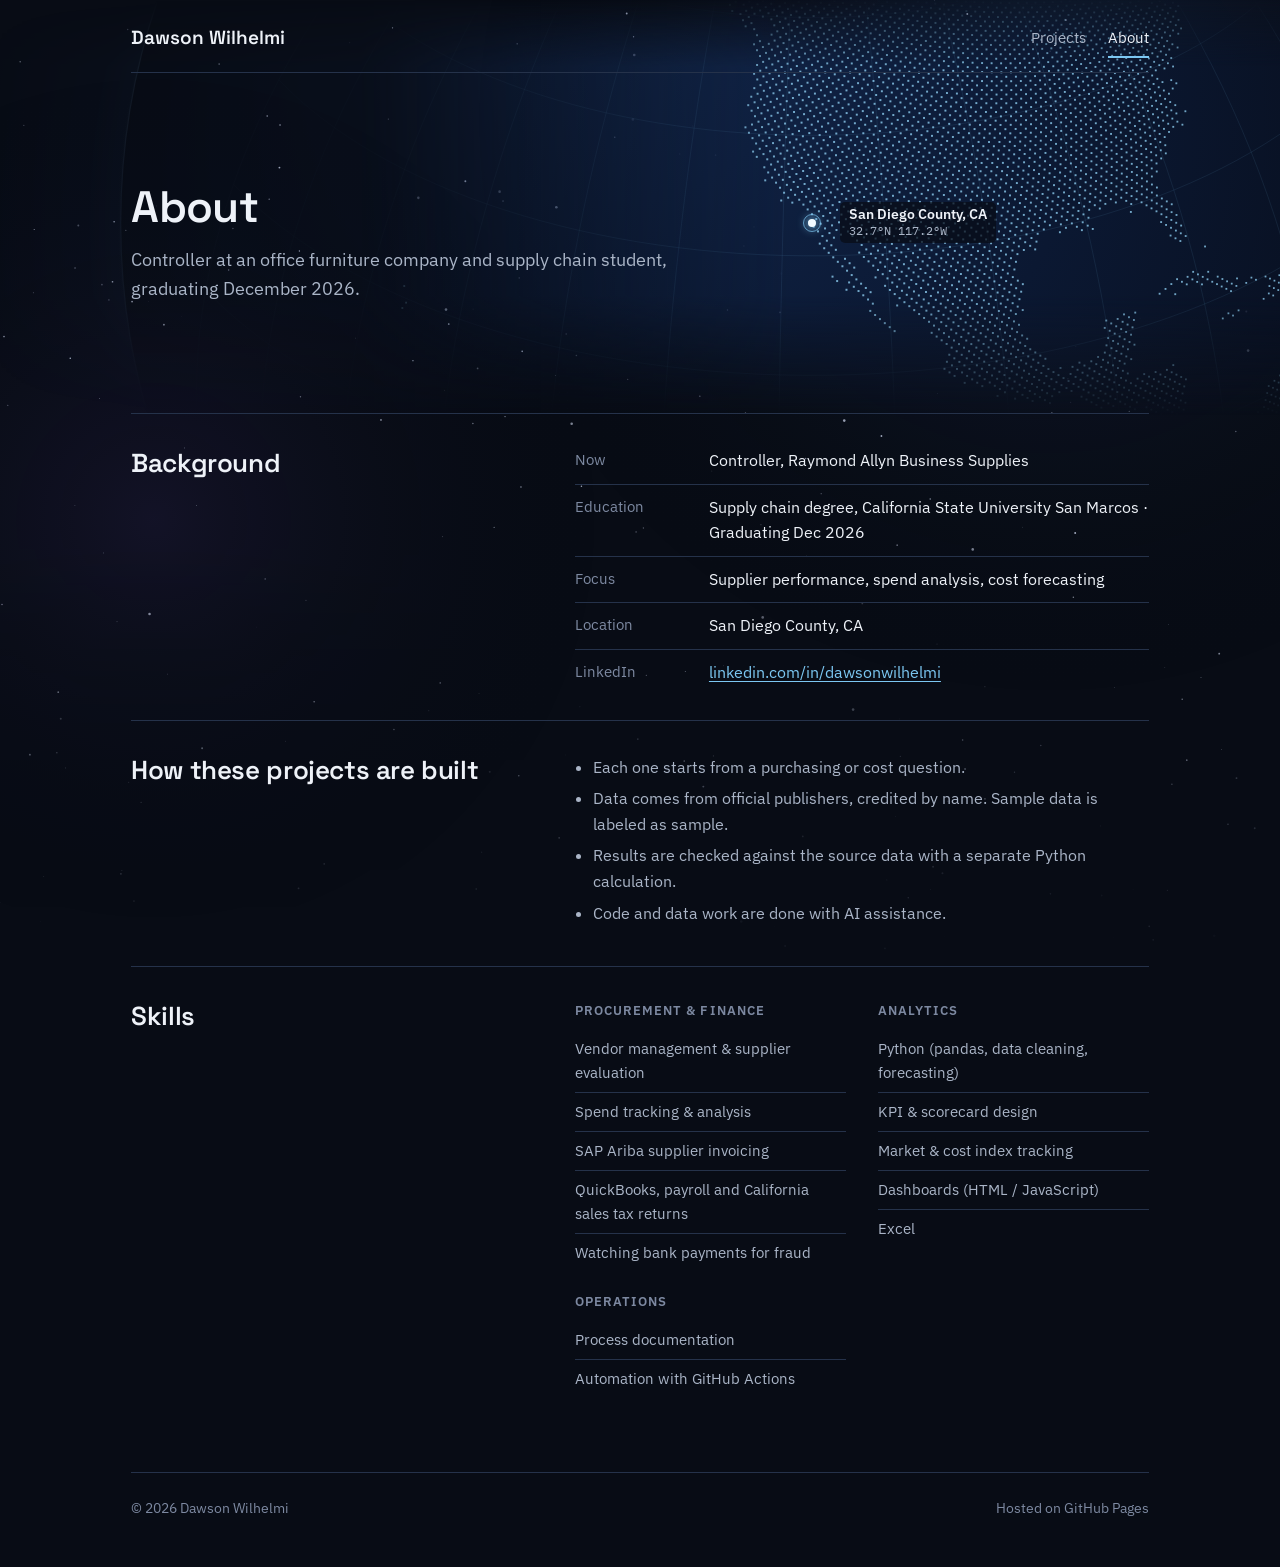
==== commit 458a5c4d: "Put every page on one shared night-sky theme theme.css and theme.js at the site root hold the colors" ====
--- a/about/index.html
+++ b/about/index.html
@@ -19,17 +19,12 @@
 <link rel="preload" href="/fonts/space-grotesk-latin-wght-normal.woff2" as="font" type="font/woff2" crossorigin>
 <link rel="preload" href="/fonts/ibm-plex-sans-latin-400-normal.woff2" as="font" type="font/woff2" crossorigin>
 <link rel="stylesheet" href="/fonts/fonts.css?v=2b53aaa648">
+<link rel="stylesheet" href="/theme.css?v=358a3fc8bb">
 <script>document.documentElement.className = "js";</script>
 <style>
 /* Built by home/build.py from home/template.html. Edit the template, not index.html.
    Layout: one ruled column on a night-sky ground. A full-width cost map opens the page; each tool row carries a working preview on the right. */
-:root { color-scheme: dark;
-  --ink: #080c15; --ink-2: #0e1422; --ink-3: #172135; --rule: #25324a;
-  --paper: #eef2f8; --pencil: #aab5c7; --faint: #7d89a1; --steel: #7cc7f2;
-  --alert: #f08079; --watch: #e9b23c; --opp: #5cc46a; --stable: #6f7b92;
-  --f-head: "Space Grotesk", "IBM Plex Sans", -apple-system, "Segoe UI", Arial, sans-serif;
-  --f-body: "IBM Plex Sans", -apple-system, BlinkMacSystemFont, "Segoe UI", Roboto, Arial, sans-serif;
-  --f-num: "IBM Plex Mono", ui-monospace, Menlo, Consolas, monospace; }
+/* colors, fonts, the site header, the skip link and the stars come from /theme.css and /theme.js, the site theme */
 h1, h2 { letter-spacing: -0.015em; }
 #sky { position: absolute; inset: 0 0 auto 0; width: 100%; height: 980px; pointer-events: none;
   -webkit-mask-image: linear-gradient(#000 55%, transparent); mask-image: linear-gradient(#000 55%, transparent); }
@@ -37,9 +32,6 @@
 #globe { position: absolute; left: 0; top: 0; pointer-events: none; }
 html:not(.js) .map, html:not(.js) .try, html:not(.js) .find, html:not(.js) #sky, html:not(.js) #globe { display: none; }
 html:not(.js) .tool, html:not(.js) .side { grid-template-columns: 1fr; }
-.dw-skip { position: absolute; left: 12px; top: -80px; z-index: 1000; padding: 10px 16px; border-radius: 4px; background: var(--paper); color: var(--ink); font: 600 15px/1.2 var(--f-body); text-decoration: none; }
-.dw-skip:focus { top: 12px; outline: 2px solid var(--steel); outline-offset: 2px; }
-main:focus { outline: none; }
 .page { position: relative; } .page > .wrap { position: relative; }
 /* a click on About flies the Earth in to San Diego (space.js); the page content steps back while it does */
 .page main, .page footer { transition: opacity .45s ease, transform .45s ease; } .page.leaving main, .page.leaving footer { opacity: 0; transform: translateY(8px); }
@@ -58,11 +50,6 @@
 .num { font-family: var(--f-num); font-variant-numeric: tabular-nums; }
 
 
-.site { display: flex; justify-content: space-between; align-items: center; gap: 12px 20px; flex-wrap: wrap; padding: 18px 0 14px; border-bottom: 1px solid var(--rule); }
-.site .me { font-family: var(--f-head); font-weight: 600; font-size: 19px; color: var(--paper); text-decoration: none; }
-.site nav { display: flex; gap: 22px; font-size: 15px; align-items: center; }
-.site nav a { color: var(--pencil); text-decoration: none; padding: 8px 0; }
-.site nav a:hover { color: var(--paper); }
 html:not([data-view="about"]) .site nav a[data-go="hero"], html[data-view="about"] .site nav a[data-go="about"] { color: var(--paper); box-shadow: inset 0 -2px 0 var(--steel); }
 .find { display: inline-flex; align-items: center; gap: 10px; min-height: 36px; padding: 0 10px 0 12px; background: var(--ink-2); border: 1px solid var(--rule); border-radius: 6px; color: var(--faint); font-size: 14px; cursor: pointer; }
 @media (max-width: 560px) { .find .wide { display: none; } }
@@ -117,7 +104,7 @@
 .meta { font-size: 15px; color: var(--faint); }
 .desc { color: var(--pencil); margin: 14px 0 18px; }
 .open { display: inline-flex; align-items: center; min-height: 44px; padding: 0 18px; border: 1px solid var(--steel); color: var(--paper); border-radius: 4px; text-decoration: none; font-weight: 600; font-size: 15px; transition: background .15s; }
-.open:hover { background: rgba(156, 192, 220, .12); }
+.open:hover { background: rgba(124, 199, 242, .12); }
 dl.facts { display: grid; grid-template-columns: auto minmax(0, 1fr); gap: 4px 14px; font-size: 14px; margin: 16px 0 0; }
 dl.facts dt { color: var(--faint); } dl.facts dd { margin: 0; color: var(--pencil); }
 
@@ -211,8 +198,8 @@
 <a class="dw-skip" href="#main">Skip to content</a>
 <div class="page"><canvas id="sky" aria-hidden="true"></canvas><canvas id="globe" aria-hidden="true"></canvas>
 <div class="wrap">
-  <header class="site">
-    <a class="me" href="/" data-go="hero">Dawson Wilhelmi</a>
+  <header class="site dw-site">
+    <a class="dw-me" href="/" data-go="hero">Dawson Wilhelmi</a>
     <nav aria-label="Site">
       <button class="find" id="find" type="button" aria-haspopup="dialog"><span>Search<span class="wide"> industries and costs</span></span><kbd>/</kbd></button>
       <a href="/" data-go="hero">Projects</a><a href="/about/" data-go="about">About</a>
@@ -352,9 +339,10 @@
   <div class="hint">Up and down to move, Enter to open, Esc to close</div>
 </dialog>
 
-<script src="/space.js?v=101d1c2751"></script>
+<script src="/theme.js?v=c41fce5adf"></script>
+<script src="/space.js?v=87836600cf"></script>
 <script>
-const D = {"schema":1,"built":"2026-11-25 21:32 UTC","series":{"PCU336413336413":{"n":"Aircraft parts & equipment","g":"Materials","u":"index","l":216.72,"lm":"2026-10","m12":1.6,"raw12":1.6,"sig":"Stable","p12":52,"h0":"2022-11","h":[197.88,197.88,199.42,204.0,206.08,206.29,206.4,206.36,206.41,206.87,206.78,206.81,207.0,207.0,206.99,207.75,207.97,210.47,210.37,211.13,211.31,211.64,211.65,211.83,212.32,211.83,212.83,212.94,212.99,212.67,213.28,213.41,213.43,213.1,213.13,213.21,213.2,213.26,215.07,216.09,216.09,216.4,216.4,216.5,216.5,216.51,216.62,216.72],"f":[[216.72,216.62,217.79],[216.72,216.71,219.17],[216.72,216.76,219.97],[216.72,216.82,220.26],[216.72,216.84,220.8],[216.72,217.09,221.57]]},"PCU336412336412":{"n":"Aircraft engines & parts","g":"Materials","u":"index","l":278.07,"lm":"2026-10","m12":0.9,"raw12":0.9,"sig":"Stable","p12":11,"h0":"2022-11","h":[253.98,254.57,256.55,257.26,257.44,258.14,258.25,258.32,258.02,258.52,258.43,258.48,263.34,264.81,265.88,268.99,269.0,269.23,269.41,269.94,270.45,271.08,271.48,271.62,271.74,272.02,273.91,274.17,273.64,273.83,274.0,274.04,274.12,274.07,275.55,275.56,276.05,276.88,277.03,277.1,277.61,277.92,278.28,279.58,279.58,278.03,278.07,278.07],"f":[[278.2,277.3,279.67],[278.32,276.55,280.76],[278.45,276.0,282.0],[278.57,275.55,283.88],[278.68,275.19,286.03],[278.8,274.63,288.54]]},"WPU1025":{"n":"Nonferrous mill shapes","g":"Materials","u":"index","l":401.53,"lm":"2026-10","m12":21.3,"raw12":21.3,"sig":"Watch","p12":87,"h0":"2022-11","h":[263.9,266.69,272.58,277.08,277.25,274.14,273.25,270.26,267.73,267.11,265.91,264.13,263.75,263.91,263.78,264.3,264.79,269.48,279.84,285.2,283.97,279.05,278.23,282.19,287.86,287.99,290.58,293.99,298.96,303.33,295.97,296.37,313.06,323.62,323.43,330.94,340.64,349.7,360.56,377.34,380.27,391.68,408.06,413.09,408.27,399.19,400.54,401.53],"f":[[401.67,391.96,411.24],[401.77,385.21,421.22],[401.86,384.14,428.39],[401.93,376.19,435.33],[401.99,379.92,442.26],[402.03,380.43,452.55]]},"PCU336390336390":{"n":"Other motor vehicle parts","g":"Materials","u":"index","l":141.61,"lm":"2026-10","m12":5.1,"raw12":5.1,"sig":"Alert","p12":95,"h0":"2022-11","h":[127.2,127.48,128.43,128.07,128.46,128.64,129.4,129.75,130.21,129.97,129.99,129.67,129.86,130.11,130.19,130.07,130.38,130.7,130.94,131.17,131.49,131.73,131.77,131.78,131.71,131.76,131.86,131.93,131.92,132.69,133.89,133.72,134.75,134.19,134.3,134.76,136.26,135.67,135.84,136.22,136.25,136.84,138.62,138.75,139.48,141.3,141.22,141.61],"f":[[142.17,141.65,142.95],[142.66,141.96,144.09],[143.14,142.45,145.0],[143.61,142.6,145.65],[144.06,143.06,146.66],[144.49,143.5,147.81]]},"WPU1017":{"n":"Steel mill products","g":"Materials","u":"index","l":399.64,"lm":"2026-10","m12":32.9,"raw12":32.9,"sig":"Alert","p12":93,"h0":"2022-11","h":[326.7,315.63,308.02,315.25,318.19,329.7,347.22,345.8,329.45,322.94,311.52,304.11,297.97,305.12,321.39,332.52,305.68,297.57,298.56,293.27,283.09,275.28,270.97,273.42,278.34,266.51,261.56,268.87,287.36,303.83,326.74,309.23,305.54,308.77,304.58,300.67,291.56,312.41,315.37,325.11,331.36,341.57,350.0,359.94,374.68,381.21,389.05,399.64],"f":[[399.65,380.74,427.25],[399.65,371.78,453.73],[399.65,358.07,486.08],[399.65,348.56,502.34],[399.65,344.91,505.85],[399.65,349.92,505.47]]},"WPU101706":{"n":"Steel pipe & tube","g":"Materials","u":"index","l":462.37,"lm":"2026-10","m12":21.7,"raw12":21.7,"sig":"Watch","p12":88,"h0":"2022-11","h":[468.44,454.06,449.45,428.38,427.75,425.75,428.31,407.48,395.76,390.25,383.48,383.11,383.85,380.9,389.27,394.15,383.85,377.23,377.01,370.28,369.67,364.84,360.0,361.01,361.01,358.1,353.39,350.79,363.77,379.68,384.52,386.3,383.53,379.83,381.3,380.08,380.75,388.75,387.34,393.06,395.77,405.72,410.91,418.92,422.06,429.05,431.72,462.37],"f":[[477.22,465.85,492.67],[490.93,466.72,517.86],[503.53,471.5,543.81],[515.09,469.05,575.32],[525.66,470.9,591.24],[535.3,466.71,612.87]]},"WPU071":{"n":"Rubber & rubber products","g":"Materials","u":"index","l":240.72,"lm":"2026-10","m12":4.7,"raw12":4.7,"sig":"Stable","p12":66,"h0":"2022-11","h":[221.75,220.78,223.03,224.24,224.0,224.56,223.68,222.12,220.4,220.33,220.62,221.22,221.36,220.9,220.65,221.37,222.37,224.84,225.24,225.7,225.41,225.38,225.52,225.94,225.37,224.86,226.03,226.4,229.57,229.19,228.95,228.49,229.02,230.13,229.97,229.83,229.79,229.5,231.57,231.87,232.35,238.06,240.07,239.58,240.14,239.23,239.23,240.72],"f":[[240.72,240.17,244.11],[240.72,239.98,247.21],[240.72,239.98,249.69],[240.72,240.02,252.5],[240.72,240.25,255.07],[240.72,240.24,258.18]]},"WPU072":{"n":"Plastic products","g":"Materials","u":"index","l":290.44,"lm":"2026-10","m12":6.1,"raw12":6.1,"sig":"Watch","p12":79,"h0":"2022-11","h":[279.73,279.27,277.56,276.1,275.3,275.61,275.06,273.42,272.2,271.68,270.93,270.82,271.25,270.85,271.37,271.13,272.0,273.42,272.66,272.65,272.79,273.72,273.68,273.57,273.54,273.18,274.34,272.9,273.46,273.99,273.81,273.36,273.31,273.38,273.44,273.68,273.61,273.7,274.43,274.5,275.58,278.62,285.13,290.2,290.81,290.53,290.42,290.44],"f":[[290.44,289.62,296.04],[290.44,288.51,300.7],[290.44,287.71,306.1],[290.44,286.95,311.68],[290.44,286.13,317.01],[290.44,285.67,321.11]]},"PCU334413334413":{"n":"Semiconductors","g":"Materials","u":"index","l":28.852,"lm":"2026-10","m12":-2.7,"raw12":-2.7,"sig":"Stable","p12":65,"h0":"2022-11","h":[31.85,31.862,31.785,31.969,31.886,31.625,31.522,31.594,31.515,31.595,31.791,31.674,31.716,31.565,31.706,31.668,31.629,31.803,31.743,31.518,30.602,30.456,30.487,30.724,30.729,30.561,30.118,30.132,30.322,30.235,29.982,29.882,29.798,29.392,29.45,29.64,29.646,29.668,29.62,30.138,30.132,30.602,30.217,29.859,29.067,28.569,28.81,28.852],"f":[[28.852,28.508,29.05],[28.852,28.433,29.171],[28.852,28.284,29.33],[28.852,27.995,29.445],[28.852,27.903,29.598],[28.852,27.896,29.663]]},"PCU334111334111":{"n":"Electronic computers (servers)","g":"Materials","u":"index","l":103.27,"lm":"2026-10","m12":3.1,"raw12":3.1,"sig":"Alert","p12":94,"h0":"2022-11","h":[95.214,97.765,99.406,100.0,99.875,99.747,97.522,95.286,95.204,98.101,97.678,97.301,97.17,98.73,98.783,98.523,98.153,99.071,97.987,98.179,96.994,99.102,100.3,100.35,99.911,99.952,99.236,99.242,99.25,99.665,99.736,99.664,100.95,100.22,100.37,100.15,100.15,100.22,100.24,100.24,100.25,100.27,100.45,100.45,103.23,103.11,103.27,103.27],"f":[[103.27,101.99,105.52],[103.27,102.14,106.41],[103.27,102.24,106.45],[103.27,102.1,107.79],[103.27,101.79,107.98],[103.27,101.71,107.75]]},"WPU114":{"n":"General purpose machinery","g":"Materials","u":"index","l":382.67,"lm":"2026-10","m12":3.9,"raw12":3.9,"sig":"Stable","p12":58,"h0":"2022-11","h":[315.11,315.87,320.07,321.08,323.29,326.47,328.21,328.45,329.92,330.36,331.39,332.7,332.01,332.14,334.01,336.03,336.76,339.28,340.14,340.25,340.52,342.72,342.38,342.58,342.54,343.19,346.51,347.84,348.57,351.83,354.77,357.85,359.43,361.06,365.68,368.13,368.92,369.85,371.82,373.87,375.92,376.06,377.66,378.24,380.25,381.57,381.75,382.67],"f":[[383.51,381.92,385.59],[384.34,381.36,388.64],[385.14,380.64,390.55],[385.92,380.11,393.15],[386.69,380.11,396.07],[387.43,378.2,398.83]]},"WPU1026":{"n":"Nonferrous wire & cable","g":"Materials","u":"index","l":488.49,"lm":"2026-10","m12":19.6,"raw12":19.6,"sig":"Watch","p12":88,"h0":"2022-11","h":[360.62,364.17,374.5,364.02,361.19,361.05,347.47,347.03,351.75,353.5,348.19,346.54,346.76,348.05,347.65,352.6,353.42,365.56,387.85,386.13,377.52,368.24,368.47,374.18,369.96,365.95,367.57,373.91,387.3,403.41,398.68,401.63,419.08,402.67,394.68,408.56,410.04,425.35,439.71,444.54,444.9,444.54,460.07,468.03,470.34,483.36,486.63,488.49],"f":[[488.49,480.5,506.34],[488.49,475.27,516.29],[488.49,472.01,529.78],[488.49,473.29,538.83],[488.49,471.65,543.45],[488.49,470.77,549.61]]},"WPU066":{"n":"Plastic resins & materials","g":"Materials","u":"index","l":283.88,"lm":"2026-10","m12":9.5,"raw12":9.5,"sig":"Watch","p12":79,"h0":"2022-11","h":[283.82,280.45,275.75,281.97,284.48,289.07,285.86,280.39,270.72,267.61,267.26,266.05,266.48,265.44,262.31,267.95,265.42,268.23,267.9,267.29,271.48,270.61,263.85,267.16,265.27,263.66,262.69,269.74,272.36,270.53,267.26,265.1,264.63,263.08,259.39,259.31,257.28,253.55,252.96,258.5,263.46,277.03,309.99,299.25,282.03,280.46,279.45,283.88],"f":[[283.87,276.67,293.91],[283.87,270.68,304.6],[283.87,265.82,311.73],[283.87,265.03,314.18],[283.87,264.06,314.95],[283.87,264.59,318.69]]},"PCU325211325211":{"n":"Resin manufacturing (PPI industry)","g":"Materials","u":"index","l":335.92,"lm":"2026-10","m12":8.6,"raw12":8.6,"sig":"Watch","p12":80,"h0":"2022-11","h":[337.08,333.11,327.56,334.96,338.13,344.75,340.78,334.37,322.48,318.41,317.72,318.1,318.8,317.75,314.05,320.52,317.07,320.7,321.39,321.25,324.55,325.27,315.11,320.43,317.0,315.19,315.01,321.45,325.55,322.85,319.54,317.43,315.62,313.88,309.16,309.28,307.1,302.52,303.51,308.31,312.71,328.41,364.98,354.42,334.42,332.46,332.3,335.92],"f":[[335.92,328.3,346.23],[335.92,320.17,356.49],[335.92,315.9,363.63],[335.92,315.24,366.55],[335.92,314.11,366.92],[335.92,314.89,371.15]]},"PCU325110325110":{"n":"Petrochemicals","g":"Materials","u":"index","l":185.11,"lm":"2026-10","m12":31.9,"raw12":31.9,"sig":"Watch","p12":85,"h0":"2022-11","h":[161.83,152.6,149.44,154.78,158.07,161.45,153.71,141.58,139.55,137.79,144.37,150.26,149.94,145.4,140.1,144.41,146.9,153.15,151.36,153.2,164.66,165.72,165.12,158.53,152.17,151.57,156.76,163.42,161.11,153.83,143.35,143.52,149.79,147.86,144.52,140.35,136.22,132.41,132.09,138.62,150.3,176.42,236.52,211.07,185.01,184.97,178.7,185.11],"f":[[185.11,174.35,199.13],[185.11,164.37,210.32],[185.11,159.63,211.5],[185.11,160.59,217.39],[185.11,162.39,229.66],[185.11,163.52,241.18]]},"WPU061":{"n":"Industrial chemicals","g":"Materials","u":"index","l":345.03,"lm":"2026-10","m12":17.1,"raw12":17.1,"sig":"Watch","p12":81,"h0":"2022-11","h":[337.54,332.22,335.51,336.44,328.23,329.06,323.29,318.05,309.81,307.04,309.36,315.74,307.01,300.51,290.95,296.3,298.28,304.24,302.78,304.18,311.66,310.82,305.13,301.01,297.41,297.47,304.99,303.42,302.18,298.46,296.63,298.54,299.06,296.55,297.07,294.67,291.85,292.4,288.37,293.36,305.36,326.48,341.63,342.89,329.25,331.6,334.67,345.03],"f":[[345.03,337.61,359.66],[345.03,332.97,367.13],[345.03,329.72,381.23],[345.03,325.19,387.81],[345.03,325.16,388.21],[345.03,324.42,393.57]]},"WPUSI012011":{"n":"Construction materials","g":"Materials","u":"index","l":381.55,"lm":"2026-10","m12":12.1,"raw12":12.1,"sig":"Alert","p12":93,"h0":"2022-11","h":[330.37,326.45,327.34,330.53,331.73,333.37,337.47,337.34,334.51,333.79,332.1,328.74,326.84,327.64,334.37,337.77,330.96,330.13,329.44,328.3,325.56,324.65,324.1,325.43,326.93,324.62,326.25,329.2,334.98,337.18,344.06,338.65,338.6,341.46,341.0,340.3,338.56,344.68,347.87,352.77,355.49,359.53,364.07,369.07,375.08,375.94,378.52,381.55],"f":[[381.55,378.04,391.99],[381.55,375.37,395.97],[381.55,374.0,401.54],[381.55,372.42,407.5],[381.55,372.55,411.51],[381.55,370.51,417.67]]},"WPU081":{"n":"Lumber","g":"Materials","u":"index","l":275.58,"lm":"2026-10","m12":6.4,"raw12":6.4,"sig":"Stable","p12":67,"h0":"2022-11","h":[276.5,264.42,263.39,266.87,263.85,261.22,261.42,257.66,272.35,255.71,256.49,246.44,240.35,244.75,246.54,248.58,251.81,254.98,250.46,250.04,247.53,251.6,255.23,258.08,263.49,265.8,264.29,269.4,278.44,274.51,269.7,266.57,264.25,266.29,259.75,259.12,259.47,259.13,265.32,272.1,270.81,280.36,281.23,280.23,291.0,286.48,282.69,275.58],"f":[[275.58,264.66,290.44],[275.58,251.96,307.0],[275.58,242.13,328.62],[275.58,230.23,317.87],[275.58,211.4,306.24],[275.58,210.52,301.61]]},"PCU327310327310":{"n":"Cement","g":"Materials","u":"index","l":353.24,"lm":"2026-10","m12":-0.4,"raw12":-0.4,"sig":"Stable","p12":19,"h0":"2022-11","h":[307.27,307.44,322.38,326.26,326.84,327.1,329.03,328.78,331.47,332.28,333.51,334.68,334.78,334.58,345.63,345.95,348.4,349.91,351.07,350.49,351.04,351.04,350.44,349.94,349.95,349.77,353.7,353.28,355.01,355.5,356.83,356.85,356.73,356.88,357.19,354.64,352.82,352.43,352.18,352.86,352.74,354.74,354.28,354.34,352.34,352.88,353.2,353.24],"f":[[353.22,350.74,356.52],[353.22,348.66,361.29],[353.22,346.9,362.09],[353.21,345.01,363.72],[353.21,342.82,366.01],[353.21,340.53,367.98]]},"PCU327320327320":{"n":"Ready-mix concrete","g":"Materials","u":"index","l":402.37,"lm":"2026-10","m12":2.4,"raw12":2.4,"sig":"Stable","p12":30,"h0":"2022-11","h":[347.48,350.63,357.18,359.05,362.25,364.65,369.02,367.64,370.25,374.46,378.3,378.73,379.58,374.9,383.57,387.45,393.07,390.52,391.19,389.12,390.62,393.43,391.96,392.38,394.48,392.96,397.29,396.67,395.65,393.07,394.78,394.71,393.32,393.68,393.59,392.92,391.25,393.54,397.67,397.53,398.44,400.37,401.58,403.4,402.38,402.77,402.81,402.37],"f":[[402.86,400.23,407.04],[403.24,398.65,410.18],[403.62,398.84,413.02],[403.98,397.0,414.01],[404.34,396.57,416.1],[404.69,395.3,420.1]]},"PCU335311335311":{"n":"Power & specialty transformers","g":"Materials","u":"index","l":483.91,"lm":"2026-10","m12":5.6,"raw12":5.6,"sig":"Stable","p12":66,"h0":"2022-11","h":[408.86,410.31,410.56,411.2,413.64,414.72,415.86,414.93,416.85,418.59,418.59,419.32,419.32,425.88,428.63,428.63,430.57,426.38,426.38,428.91,429.8,429.8,429.8,432.64,432.64,432.64,433.25,433.25,437.23,438.94,438.94,438.94,440.55,440.55,440.55,458.36,455.8,455.91,455.93,456.0,456.0,454.34,456.6,456.6,474.83,478.29,478.29,483.91],"f":[[483.91,483.91,501.29],[483.91,483.91,512.68],[483.91,482.17,526.59],[483.91,482.79,539.43],[483.91,484.34,553.62],[483.91,484.95,566.59]]},"PCU333415333415":{"n":"HVAC & refrigeration equipment","g":"Materials","u":"index","l":326.06,"lm":"2026-10","m12":4.5,"raw12":4.5,"sig":"Stable","p12":68,"h0":"2022-11","h":[281.51,282.73,284.56,284.65,290.21,290.79,291.92,290.95,291.63,292.42,292.48,293.31,294.14,293.21,293.15,296.37,295.6,298.98,299.41,298.58,298.64,301.86,299.47,298.77,297.61,297.14,298.0,300.13,299.6,304.01,308.17,311.84,311.29,312.6,309.83,311.97,312.29,311.87,313.04,316.78,319.54,320.38,322.94,323.11,326.23,327.04,326.06,326.06],"f":[[326.06,325.08,331.62],[326.06,325.37,336.77],[326.06,325.9,342.16],[326.06,326.52,348.56],[326.06,326.64,354.11],[326.06,326.83,361.38]]},"PCU333111333111":{"n":"Farm machinery","g":"Materials","u":"index","l":304.46,"lm":"2026-10","m12":2.6,"raw12":2.6,"sig":"Watch","p12":65,"h0":"2022-11","h":[286.03,286.07,285.95,284.96,285.76,286.94,287.43,287.85,288.63,288.81,289.93,290.98,289.47,289.94,290.13,290.43,290.85,291.62,291.22,291.21,289.85,289.67,290.99,291.47,291.82,292.62,292.55,292.9,293.33,294.6,294.86,294.87,293.31,293.58,295.74,296.81,296.96,298.28,298.26,299.46,299.82,301.5,299.86,300.2,300.88,301.76,302.9,304.46],"f":[[305.32,303.13,306.88],[306.26,303.29,310.02],[307.14,303.39,313.13],[307.99,304.03,314.78],[308.8,302.99,317.15],[309.57,302.8,320.47]]},"PCU332431332431":{"n":"Metal cans","g":"Materials","u":"index","l":243.8,"lm":"2026-10","m12":6.6,"raw12":6.6,"sig":"Opportunity","p12":73,"h0":"2022-11","h":[223.78,223.93,220.12,221.49,220.7,221.2,221.2,221.06,220.75,216.14,215.49,213.27,213.28,213.28,214.3,214.33,213.4,213.03,212.85,213.07,214.93,214.9,214.59,213.94,213.58,213.74,214.72,214.85,216.76,219.25,223.91,224.04,224.27,227.54,228.4,228.8,228.62,234.24,236.67,234.18,235.68,241.64,243.6,244.27,247.74,247.01,244.32,243.8],"f":[[243.8,241.97,249.36],[243.8,241.05,252.07],[243.8,241.08,256.88],[243.8,240.73,260.07],[243.8,240.8,259.98],[243.8,240.22,263.82]]},"PCU327213327213":{"n":"Glass containers","g":"Materials","u":"index","l":306.85,"lm":"2026-10","m12":3.2,"raw12":3.2,"sig":"Stable","p12":66,"h0":"2022-11","h":[256.03,256.03,278.52,277.78,277.78,277.78,279.32,279.32,278.88,280.05,274.11,274.2,272.62,272.47,282.19,283.1,283.19,281.13,281.68,281.95,291.07,290.26,290.26,291.47,291.4,291.59,295.53,296.18,296.92,296.94,297.61,297.62,297.2,297.06,296.93,297.23,297.25,298.27,306.18,308.59,306.02,306.09,306.17,306.31,306.41,306.47,306.69,306.85],"f":[[306.85,306.41,314.05],[306.85,305.84,317.69],[306.85,305.64,322.26],[306.85,306.23,325.16],[306.85,306.53,331.24],[306.85,306.95,334.77]]},"PCU322211322211":{"n":"Corrugated boxes","g":"Materials","u":"index","l":506.67,"lm":"2026-10","m12":9.0,"raw12":9.0,"sig":"Watch","p12":81,"h0":"2022-11","h":[451.91,450.34,449.4,446.04,438.89,433.46,432.62,428.15,424.88,422.89,421.47,422.3,422.2,423.34,419.75,418.89,420.79,424.2,427.05,427.91,427.89,434.82,438.57,442.69,442.34,444.46,447.4,447.62,448.34,454.18,459.81,461.26,464.43,465.62,464.93,464.91,464.94,464.97,465.08,465.26,464.04,463.66,474.65,481.44,491.19,501.63,506.27,506.67],"f":[[509.25,503.95,514.79],[511.53,501.75,522.86],[513.54,500.47,528.31],[515.3,498.0,533.35],[516.86,494.36,540.31],[518.22,492.01,548.3]]},"WPU0915":{"n":"Converted paper & paperboard","g":"Materials","u":"index","l":332.57,"lm":"2026-10","m12":4.4,"raw12":4.4,"sig":"Watch","p12":77,"h0":"2022-11","h":[307.24,308.05,308.79,309.2,307.81,307.87,308.58,307.4,306.88,305.36,305.23,304.36,303.83,302.93,301.88,302.54,301.54,302.94,304.38,304.29,304.88,306.64,308.68,309.83,309.7,309.23,309.61,310.35,311.7,313.32,315.89,315.97,316.97,317.11,317.39,318.62,318.65,318.72,319.09,317.15,317.42,318.51,320.85,323.41,327.47,330.54,332.31,332.57],"f":[[333.74,331.98,335.6],[334.72,331.66,338.7],[335.65,331.06,341.6],[336.52,330.26,343.59],[337.34,328.21,347.25],[338.11,327.34,349.19]]},"WPU0638":{"n":"Pharmaceutical preparations","g":"Materials","u":"index","l":296.55,"lm":"2026-10","m12":1.0,"raw12":1.0,"sig":"Stable","p12":7,"h0":"2022-11","h":[282.73,281.66,287.7,288.95,288.97,289.18,288.92,288.93,289.79,289.34,289.3,289.55,289.59,289.65,292.92,293.53,293.55,293.68,293.62,293.33,293.89,294.68,294.68,294.68,294.67,294.69,292.65,293.16,293.14,292.82,292.19,292.25,292.29,293.4,293.57,293.6,293.64,293.65,295.58,295.58,295.59,295.74,295.72,295.58,296.49,296.51,296.55,296.55],"f":[[296.75,296.05,297.6],[296.95,295.55,298.71],[297.14,295.2,300.06],[297.34,294.44,301.28],[297.53,294.05,301.38],[297.72,293.79,301.47]]},"PCU339113339113":{"n":"Surgical appliances & supplies","g":"Materials","u":"index","l":270.57,"lm":"2026-10","m12":8.0,"raw12":8.0,"sig":"Alert","p12":100,"h0":"2022-11","h":[231.51,231.67,235.53,235.36,236.64,236.29,235.88,237.2,237.16,237.78,238.27,237.69,238.84,239.1,239.61,240.41,240.17,242.71,243.7,244.69,244.78,245.31,245.15,244.63,245.58,246.08,248.9,248.54,248.7,249.25,249.82,249.48,249.56,249.45,249.7,250.61,250.94,252.63,253.35,253.88,254.2,254.33,268.53,268.64,269.14,269.31,269.4,270.57],"f":[[271.47,270.46,272.87],[272.39,270.74,275.0],[273.31,271.08,276.7],[274.23,271.7,280.59],[275.14,272.5,283.13],[276.06,272.96,285.78]]},"PCU339112339112":{"n":"Surgical & medical instruments","g":"Materials","u":"index","l":163.23,"lm":"2026-10","m12":2.4,"raw12":2.4,"sig":"Watch","p12":87,"h0":"2022-11","h":[148.12,148.33,150.37,150.14,150.25,150.08,150.68,150.68,150.6,150.61,150.47,150.81,151.16,151.13,153.31,153.33,154.2,153.77,154.24,154.39,154.46,154.12,154.61,155.29,155.31,154.86,157.16,157.09,156.94,156.49,157.05,157.08,156.98,156.96,159.44,159.46,159.45,159.82,161.72,161.72,161.77,161.91,163.38,163.38,163.17,163.47,163.6,163.23],"f":[[163.64,163.03,164.71],[163.93,163.22,165.68],[164.21,163.27,166.02],[164.5,163.4,166.51],[164.78,163.71,167.17],[165.06,163.94,168.04]]},"WPU0652":{"n":"Fertilizer materials","g":"Materials","u":"index","l":411.51,"lm":"2026-10","m12":11.5,"raw12":11.5,"sig":"Stable","p12":63,"h0":"2022-11","h":[454.93,423.16,404.9,378.95,358.58,346.91,330.57,306.55,268.31,276.38,277.23,295.92,302.04,314.2,313.69,308.61,317.83,317.89,308.2,303.45,297.69,295.31,298.82,304.98,306.53,318.21,315.79,318.97,329.59,332.75,342.67,347.82,352.44,361.5,366.75,369.22,375.04,360.26,366.51,374.41,385.04,420.3,449.24,450.0,425.1,409.28,410.26,411.51],"f":[[411.51,389.33,440.71],[411.51,372.48,467.1],[411.51,352.34,494.02],[411.51,346.55,507.33],[411.51,337.49,536.66],[411.51,342.6,559.44]]},"PCU325320325320":{"n":"Pesticides & ag chemicals","g":"Materials","u":"index","l":186.66,"lm":"2026-10","m12":1.9,"raw12":1.9,"sig":"Stable","p12":59,"h0":"2022-11","h":[238.5,234.16,229.66,232.48,234.78,223.12,217.97,210.16,207.5,205.21,196.5,196.56,195.32,196.25,195.62,195.56,195.67,195.91,196.31,197.28,197.34,197.37,197.74,197.85,197.85,197.86,197.79,197.83,197.04,196.77,195.42,196.98,197.16,197.16,196.87,183.25,183.23,183.22,185.37,185.13,185.41,186.36,187.93,187.45,186.58,186.73,186.61,186.66],"f":[[186.66,182.28,189.96],[186.66,178.57,191.99],[186.66,174.29,194.34],[186.66,172.65,198.03],[186.66,172.13,201.01],[186.66,168.28,204.63]]},"WPU02":{"n":"Processed foods & feeds","g":"Materials","u":"index","l":277.63,"lm":"2026-10","m12":0.9,"raw12":0.9,"sig":"Stable","p12":34,"h0":"2022-11","h":[262.16,260.14,262.31,259.66,261.28,260.06,260.65,259.86,259.43,260.62,261.78,261.36,259.46,259.99,258.56,259.8,261.94,262.99,263.67,265.22,266.34,265.93,267.14,266.22,267.89,267.75,268.83,270.8,270.88,271.94,273.34,274.94,275.33,277.13,279.09,275.23,274.44,273.06,273.43,273.99,275.48,277.75,278.53,279.74,278.3,276.75,277.22,277.63],"f":[[277.64,276.06,282.32],[277.64,276.12,286.24],[277.64,275.7,288.28],[277.64,275.94,292.79],[277.64,275.49,296.12],[277.64,276.01,300.11]]},"WPU0221":{"n":"Meats (wholesale)","g":"Materials","u":"index","l":271.83,"lm":"2026-10","m12":-4.6,"raw12":-4.6,"sig":"Stable","p12":18,"h0":"2022-11","h":[216.77,218.09,222.53,218.84,226.2,223.87,233.71,239.04,240.9,237.85,238.6,237.65,236.69,244.41,236.76,237.96,242.96,246.08,246.32,252.8,254.77,248.06,248.84,251.22,254.27,254.62,256.34,259.43,257.0,263.66,262.88,271.58,279.99,283.31,297.97,284.92,283.71,280.99,283.11,283.91,284.98,286.27,282.73,287.85,280.97,276.36,275.57,271.83],"f":[[274.57,266.85,284.9],[275.44,265.8,291.39],[276.3,262.54,294.15],[277.17,262.79,302.38],[278.03,262.07,305.47],[278.89,259.72,309.38]]},"WBNICKEL":{"n":"Nickel","g":"Commodities","u":"$/t","l":15436.0,"lm":"2026-10","m12":2.3,"raw12":2.3,"sig":"Stable","p12":53,"h0":"2022-11","h":[25563.0,28947.0,28195.0,26728.0,23289.0,23895.0,21970.0,21233.0,21091.0,20439.0,19645.0,18281.0,17027.0,16461.0,16104.0,16338.0,17439.0,18164.0,19587.0,17498.0,16335.0,16292.0,16077.0,16766.0,15723.0,15445.0,15394.0,15288.0,16066.0,15113.0,15346.0,15003.0,15034.0,14949.0,15106.0,15092.0,14671.0,14884.0,17769.0,17173.0,17076.0,17962.0,18806.0,17588.0,16651.0,16751.0,16324.0,15436.0],"f":[[15436.0,14347.0,16487.0],[15436.0,13609.0,17329.0],[15436.0,12912.0,18100.0],[15436.0,12603.0,18745.0],[15436.0,12171.0,19015.0],[15436.0,11871.0,19100.0]]},"WBALUMINUM":{"n":"Aluminum","g":"Commodities","u":"$/t","l":3061.0,"lm":"2026-10","m12":9.6,"raw12":9.6,"sig":"Stable","p12":59,"h0":"2022-11","h":[2351.0,2402.0,2502.0,2416.0,2296.0,2343.0,2269.0,2185.0,2160.0,2137.0,2185.0,2192.0,2202.0,2182.0,2193.0,2179.0,2226.0,2506.0,2565.0,2498.0,2349.0,2344.0,2450.0,2596.0,2582.0,2541.0,2573.0,2658.0,2658.0,2372.0,2449.0,2526.0,2606.0,2597.0,2653.0,2793.0,2819.0,2876.0,3142.0,3065.0,3373.0,3600.0,3666.0,3439.0,3161.0,3251.0,3283.0,3061.0],"f":[[3061.0,2852.5,3270.2],[3061.0,2812.0,3455.0],[3061.0,2772.2,3557.5],[3061.0,2755.0,3611.8],[3061.0,2704.7,3697.1],[3061.0,2668.4,3816.5]]},"WBCOPPER":{"n":"Copper","g":"Commodities","u":"$/t","l":14508.0,"lm":"2026-10","m12":35.1,"raw12":35.1,"sig":"Watch","p12":82,"h0":"2022-11","h":[8050.0,8375.0,9038.0,8937.0,8856.0,8809.0,8217.0,8397.0,8477.0,8349.0,8277.0,7937.0,8190.0,8400.0,8339.0,8305.0,8689.0,9464.0,10139.0,9648.0,9385.0,8972.0,9237.0,9534.0,9076.0,8916.0,8991.0,9331.0,9740.0,9177.0,9533.0,9835.0,9771.0,9670.0,9984.0,10740.0,10812.0,11785.0,13012.0,12951.0,12529.0,12951.0,13543.0,13552.0,13543.0,14326.0,14474.0,14508.0],"f":[[14508.0,13864.0,15429.0],[14508.0,13493.0,15999.0],[14508.0,13522.0,16835.0],[14508.0,13275.0,16935.0],[14508.0,13555.0,17150.0],[14508.0,13205.0,17451.0]]},"WBWHEAT":{"n":"Wheat, US hard red winter","g":"Commodities","u":"$/t","l":317.0,"lm":"2026-10","m12":37.3,"raw12":37.3,"sig":"Watch","p12":87,"h0":"2022-11","h":[422.7,386.3,380.4,394.8,369.9,378.2,367.7,345.5,345.5,315.8,314.7,298.1,283.6,291.1,283.9,278.5,274.8,272.3,289.4,265.6,260.3,250.9,269.7,272.9,253.8,252.2,254.1,264.6,255.4,249.6,237.0,240.1,235.0,231.1,233.8,230.8,245.9,242.8,249.9,257.6,276.0,282.0,303.0,286.0,310.0,330.0,347.0,317.0],"f":[[317.0,296.79,339.74],[317.0,289.42,355.14],[317.0,284.45,371.37],[317.0,275.84,371.81],[317.0,267.97,389.71],[317.0,268.13,401.89]]},"WBMAIZE":{"n":"Corn","g":"Commodities","u":"$/t","l":226.5,"lm":"2026-10","m12":14.3,"raw12":14.3,"sig":"Stable","p12":73,"h0":"2022-11","h":[320.9,302.2,302.8,298.2,282.5,291.1,268.1,266.9,242.4,207.6,223.8,230.7,211.3,206.5,198.6,189.1,190.6,191.7,197.8,192.5,177.4,170.3,185.0,190.3,201.3,202.6,214.4,220.9,207.4,215.0,203.9,196.1,192.0,185.5,197.4,198.1,202.0,205.7,204.5,209.6,212.7,214.0,216.2,197.1,213.4,224.0,239.6,226.5],"f":[[226.5,208.72,244.48],[226.5,203.06,253.34],[226.5,194.97,267.15],[226.5,194.99,269.79],[226.5,189.24,278.08],[226.5,184.93,271.79]]},"WBSOYBEANS":{"n":"Soybeans","g":"Commodities","u":"$/t","l":515.0,"lm":"2026-10","m12":27.5,"raw12":27.5,"sig":"Watch","p12":87,"h0":"2022-11","h":[649.0,646.0,627.0,651.0,628.0,615.0,595.0,592.0,634.0,584.0,619.0,530.0,553.0,547.0,547.0,520.0,487.0,477.0,490.0,480.0,470.0,400.0,391.0,442.0,436.0,409.0,411.0,412.0,401.0,408.0,414.0,416.0,410.0,407.0,404.0,404.0,446.0,440.0,425.0,459.0,473.0,463.0,473.0,464.0,478.0,482.0,524.0,515.0],"f":[[515.0,489.13,558.31],[515.0,475.72,568.55],[515.0,465.71,564.66],[515.0,454.47,575.39],[515.0,446.72,593.97],[515.0,444.02,586.83]]},"WBSUGAR":{"n":"Sugar, world","g":"Commodities","u":"$/kg","l":0.43,"lm":"2026-10","m12":26.5,"raw12":26.5,"sig":"Alert","p12":73,"h0":"2022-11","h":[0.41,0.42,0.42,0.45,0.45,0.53,0.56,0.54,0.52,0.53,0.58,0.57,0.57,0.48,0.48,0.5,0.48,0.45,0.42,0.43,0.43,0.41,0.45,0.46,0.45,0.44,0.4,0.42,0.42,0.4,0.39,0.37,0.37,0.37,0.35,0.34,0.32,0.32,0.32,0.31,0.33,0.32,0.34,0.32,0.34,0.38,0.41,0.43],"f":[[0.43,0.40669,0.46316],[0.43,0.39723,0.48326],[0.43,0.38328,0.48238],[0.43,0.37816,0.50383],[0.43,0.37189,0.52031],[0.43,0.3608,0.5335]]},"WBSOYOIL":{"n":"Soybean oil","g":"Commodities","u":"$/t","l":1546.0,"lm":"2026-10","m12":36.6,"raw12":36.6,"sig":"Watch","p12":84,"h0":"2022-11","h":[1652.0,1409.0,1352.0,1243.0,1113.0,1030.0,988.0,1007.0,1136.0,1127.0,1112.0,1134.0,1118.0,1062.0,971.0,912.0,965.0,959.0,988.0,1011.0,1079.0,1031.0,1044.0,1095.0,1145.0,1064.0,1048.0,1069.0,1011.0,1120.0,1163.0,1178.0,1307.0,1245.0,1159.0,1132.0,1128.0,1116.0,1154.0,1282.0,1493.0,1643.0,1781.0,1740.0,1658.0,1639.0,1615.0,1546.0],"f":[[1546.0,1436.0,1712.9],[1546.0,1369.5,1814.9],[1546.0,1304.7,1940.3],[1546.0,1248.8,2088.1],[1546.0,1252.2,2062.9],[1546.0,1246.3,2087.8]]},"WBCOFFEE":{"n":"Coffee, arabica","g":"Commodities","u":"$/kg","l":7.4,"lm":"2026-10","m12":-16.9,"raw12":-16.9,"sig":"Stable","p12":21,"h0":"2022-11","h":[4.72,4.63,4.56,5.06,4.9,5.06,4.85,4.57,4.27,4.12,4.05,4.05,4.35,4.65,4.47,4.6,4.61,5.27,5.08,5.48,5.67,5.76,6.12,6.1,6.72,7.57,7.81,9.05,8.92,8.64,8.77,8.01,7.18,8.08,8.83,8.9,9.05,8.4,8.02,7.08,7.37,7.3,6.95,6.79,7.91,7.97,7.26,7.4],"f":[[7.4,6.8653,8.1545],[7.4,6.6595,8.4815],[7.4,6.4583,8.7974],[7.4,6.1875,9.2913],[7.4,6.0987,9.655],[7.4,6.0758,10.211]]},"WBBEEF":{"n":"Beef","g":"Commodities","u":"$/kg","l":6.83,"lm":"2026-10","m12":-3.7,"raw12":-3.7,"sig":"Stable","p12":24,"h0":"2022-11","h":[5.07,4.71,4.65,4.65,4.84,5.3,5.31,5.01,4.78,4.73,4.9,4.98,4.88,4.79,5.0,5.38,5.73,6.05,5.88,5.85,6.19,6.34,6.3,6.06,6.18,6.23,6.46,6.62,6.77,6.71,6.62,6.67,6.72,6.86,6.9,7.09,7.51,7.38,7.97,8.12,8.21,8.21,7.95,7.46,7.31,7.28,6.86,6.83],"f":[[6.83,6.5674,7.2277],[6.83,6.4092,7.506],[6.83,6.2431,7.7097],[6.83,6.0898,7.9411],[6.83,6.0924,8.0143],[6.83,6.0851,8.2267]]},"APU0000708111":{"n":"Eggs, Grade A large","g":"Commodities","u":"$/doz","l":2.32,"lm":"2026-10","m12":-26.9,"raw12":-26.9,"sig":"Stable","p12":13,"h0":"2022-11","h":[3.589,4.25,4.823,4.211,3.446,3.27,2.666,2.219,2.094,2.043,2.065,2.072,2.138,2.507,2.522,2.996,2.992,2.864,2.699,2.715,3.08,3.204,3.821,3.37,3.649,4.146,4.953,5.897,6.227,5.122,4.548,3.775,3.599,3.587,3.488,null,2.86,2.712,2.577,2.5,2.348,2.25,2.191,2.141,2.189,2.272,2.272,2.32],"f":[[2.32,2.0586,2.7217],[2.32,1.8332,2.8793],[2.32,1.7858,3.2552],[2.32,1.6778,3.2756],[2.32,1.5214,3.4001],[2.32,1.4461,3.5803]]},"DCOILWTICO":{"n":"WTI crude oil","g":"Energy","u":"$/bbl","l":102.07,"lm":"2026-10","m12":67.6,"raw12":67.6,"sig":"Alert","p12":92,"h0":"2022-11","h":[84.37,76.44,78.12,76.83,73.28,79.45,71.58,70.25,76.07,81.39,89.43,85.64,77.69,71.9,74.15,77.25,81.28,85.35,80.02,79.77,81.8,76.68,70.24,71.99,69.95,70.12,75.74,71.53,68.24,63.54,62.17,68.17,68.39,64.86,63.96,60.89,60.06,57.97,60.04,64.51,91.38,100.32,102.13,84.81,80.46,83.9,97.31,102.07],"f":[[102.07,93.407,112.45],[102.07,89.028,122.97],[102.07,88.244,126.21],[102.07,86.51,134.06],[102.07,85.974,140.48],[102.07,86.677,144.4]]},"MHHNGSP":{"n":"Henry Hub natural gas","g":"Energy","u":"$/MMBtu","l":2.99,"lm":"2026-10","m12":-6.3,"raw12":-6.3,"sig":"Stable","p12":40,"h0":"2022-11","h":[5.45,5.53,3.27,2.38,2.31,2.16,2.15,2.18,2.55,2.58,2.64,2.98,2.71,2.52,3.18,1.72,1.49,1.6,2.12,2.54,2.07,1.99,2.28,2.2,2.12,3.01,4.13,4.19,4.12,3.42,3.12,3.02,3.2,2.91,2.97,3.19,3.79,4.26,7.72,3.62,3.04,2.77,2.94,3.15,2.89,2.78,2.95,2.99],"f":[[2.99,2.4148,3.7749],[2.99,2.0407,4.1712],[2.99,1.8247,4.5626],[2.99,1.7828,5.1307],[2.99,1.6245,5.435],[2.99,1.4424,5.5302]]},"GASDESW":{"n":"Diesel, US retail","g":"Energy","u":"$/gal","l":6.252,"lm":"2026-10","m12":69.9,"raw12":69.9,"sig":"Alert","p12":99,"h0":"2022-11","h":[5.255,4.714,4.576,4.413,4.211,4.099,3.915,3.802,3.882,4.37,4.563,4.507,4.254,3.972,3.854,4.044,4.022,4.002,3.822,3.722,3.81,3.7,3.558,3.585,3.522,3.494,3.634,3.675,3.585,3.567,3.499,3.599,3.779,3.744,3.748,3.679,3.822,3.615,3.523,3.722,4.921,5.501,5.6,5.024,4.955,5.462,6.291,6.252],"f":[[6.252,5.9653,6.8116],[6.252,5.7059,7.2183],[6.252,5.5957,7.8466],[6.252,5.6072,8.2032],[6.252,5.5198,8.5476],[6.252,5.3829,9.04]]},"DJFUELUSGULF":{"n":"Jet fuel, US Gulf Coast","g":"Energy","u":"$/gal","l":4.483,"lm":"2026-10","m12":108.1,"raw12":108.1,"sig":"Alert","p12":97,"h0":"2022-11","h":[3.16,2.897,3.542,2.79,2.679,2.374,2.173,2.25,2.488,2.989,3.12,2.881,2.734,2.387,2.585,2.683,2.593,2.605,2.38,2.394,2.419,2.176,1.982,2.068,2.065,2.097,2.347,2.264,2.069,1.976,1.928,2.094,2.244,2.024,2.089,2.154,2.258,1.965,2.031,2.262,3.697,3.928,3.943,3.042,3.403,3.724,4.388,4.483],"f":[[4.483,4.0266,5.1089],[4.483,3.7943,5.6796],[4.483,3.7716,6.2904],[4.483,3.7257,6.7172],[4.483,3.7352,6.7841],[4.483,3.5874,7.5896]]},"WPU051":{"n":"Coal","g":"Energy","u":"index","l":282.25,"lm":"2026-10","m12":-6.1,"raw12":-6.1,"sig":"Stable","p12":4,"h0":"2022-11","h":[303.96,281.09,288.94,291.33,279.7,284.56,276.32,276.56,279.68,283.85,274.28,281.61,289.24,285.07,286.18,303.94,292.59,290.6,293.8,287.59,287.98,287.09,282.52,292.65,292.97,283.98,295.14,299.85,299.12,286.0,289.17,284.06,303.13,296.1,289.73,300.51,282.69,293.21,290.73,288.87,292.53,291.34,283.62,279.46,283.42,288.59,282.33,282.25],"f":[[282.25,274.02,293.5],[282.25,273.15,298.59],[282.25,271.69,314.34],[282.25,267.72,321.34],[282.25,270.56,332.81],[282.25,269.65,342.35]]},"WPU0543":{"n":"Industrial electric power","g":"Energy","u":"index","l":312.63,"lm":"2026-10","m12":-2.0,"raw12":-2.0,"sig":"Opportunity","p12":11,"h0":"2022-11","h":[273.94,280.09,304.97,296.02,290.64,282.06,289.78,312.1,315.62,317.41,318.3,299.42,294.67,295.4,297.25,305.89,300.25,297.51,293.25,317.82,320.09,320.02,320.19,303.44,293.72,295.1,297.3,301.41,302.74,303.13,296.79,318.89,337.88,342.49,330.91,318.88,310.08,312.14,309.96,311.31,307.0,305.38,302.72,333.69,343.77,346.06,345.09,312.63],"f":[[312.63,301.98,332.47],[312.63,295.26,341.8],[312.63,289.85,348.65],[312.63,290.98,350.88],[312.63,293.44,351.1],[312.63,294.63,352.14]]},"PCU484121484121":{"n":"Truckload, long-distance","g":"Freight & services","u":"index","l":230.99,"lm":"2026-10","m12":24.9,"raw12":24.9,"sig":"Alert","p12":97,"h0":"2022-11","h":[195.95,200.78,187.16,194.46,202.31,184.41,192.62,190.47,178.67,173.27,182.03,184.0,187.21,177.71,178.93,178.32,172.82,172.96,181.57,182.7,190.06,176.72,172.16,165.93,160.35,171.72,181.65,179.39,165.83,175.09,178.51,168.39,180.91,182.33,186.06,184.9,189.11,181.08,181.36,183.31,191.31,200.96,202.87,198.07,202.57,209.83,218.73,230.99],"f":[[230.99,220.99,242.66],[230.99,219.75,249.5],[230.99,219.81,255.81],[230.99,216.96,258.25],[230.99,215.1,261.21],[230.99,215.82,265.08]]},"PCU482111482111":{"n":"Line-haul rail","g":"Freight & services","u":"index","l":272.19,"lm":"2026-10","m12":1.3,"raw12":1.3,"sig":"Stable","p12":26,"h0":"2022-11","h":[258.98,258.83,261.53,259.19,258.72,258.21,255.86,254.98,254.81,255.91,257.63,260.7,261.66,261.52,264.28,260.75,260.38,262.73,263.16,263.05,264.54,264.36,265.11,264.72,264.45,264.68,268.3,268.05,268.19,268.08,268.03,268.26,268.34,268.57,268.98,268.72,268.86,269.18,268.65,268.58,268.53,269.91,271.78,272.3,272.27,271.9,272.08,272.19],"f":[[272.19,271.65,275.03],[272.19,271.34,276.47],[272.19,271.17,278.49],[272.19,271.72,280.43],[272.19,271.68,281.8],[272.19,272.21,283.76]]},"PCU483111483111":{"n":"Deep sea freight","g":"Freight & services","u":"index","l":572.97,"lm":"2026-10","m12":36.2,"raw12":36.2,"sig":"Alert","p12":99,"h0":"2022-11","h":[461.9,459.37,433.24,446.94,403.37,400.94,434.42,411.8,436.78,452.69,432.52,408.92,396.22,408.44,420.2,410.19,398.46,400.71,414.55,434.67,439.67,432.69,414.28,409.49,396.57,394.19,428.44,437.6,415.84,410.34,399.52,404.77,392.6,392.83,390.95,420.7,402.73,415.3,445.27,441.81,451.35,462.08,475.06,504.33,521.18,544.26,573.44,572.97],"f":[[572.97,548.59,607.78],[572.97,541.78,626.0],[572.97,535.58,641.25],[572.97,529.15,658.18],[572.97,537.56,680.7],[572.97,523.57,695.22]]},"PCU481112481112":{"n":"Air freight, scheduled","g":"Freight & services","u":"index","l":182.54,"lm":"2026-10","m12":5.2,"raw12":5.2,"sig":"Watch","p12":72,"h0":"2022-11","h":[176.66,175.53,179.41,186.62,179.07,173.81,170.86,163.29,166.12,167.25,169.81,177.4,178.27,177.15,169.26,169.44,165.37,166.85,165.02,164.65,167.3,161.41,163.82,168.84,170.6,172.79,170.2,168.89,168.9,171.83,165.56,167.32,173.78,171.33,171.85,173.56,172.69,177.92,176.82,175.14,174.73,194.84,204.19,201.77,176.68,183.7,181.31,182.54],"f":[[182.54,176.66,189.6],[182.54,174.51,192.37],[182.54,173.29,194.68],[182.54,172.29,196.31],[182.54,170.67,197.71],[182.54,172.25,200.28]]},"PCU481111481111":{"n":"Passenger air","g":"Freight & services","u":"index","l":403.17,"lm":"2026-10","m12":16.5,"raw12":16.5,"sig":"Alert","p12":94,"h0":"2022-11","h":[323.86,329.62,337.89,328.13,341.71,341.24,328.4,346.02,347.17,328.6,310.27,330.9,325.24,331.7,328.06,332.93,347.07,340.92,321.65,337.95,332.17,321.9,312.05,337.3,323.64,352.19,343.45,338.66,335.53,339.75,330.78,334.84,332.28,326.26,325.55,346.09,336.05,352.1,358.73,359.69,369.87,380.42,386.86,399.7,379.83,378.79,386.65,403.17],"f":[[401.43,382.57,427.51],[402.48,376.47,434.24],[403.53,387.09,458.15],[404.58,384.45,456.79],[405.62,381.38,473.74],[406.66,384.22,497.73]]},"PCU492110492110":{"n":"Couriers & express","g":"Freight & services","u":"index","l":403.43,"lm":"2026-10","m12":12.2,"raw12":12.2,"sig":"Alert","p12":97,"h0":"2022-11","h":[300.89,297.07,319.52,319.25,318.43,316.43,314.13,313.38,313.98,317.8,319.15,319.75,318.1,317.43,335.68,336.67,336.54,336.1,336.79,336.1,336.81,335.81,336.25,336.08,340.53,345.42,359.97,357.37,356.79,356.25,355.79,358.89,360.75,360.7,359.9,359.71,367.94,373.01,389.61,384.03,386.59,399.79,400.58,395.04,391.68,397.4,400.82,403.43],"f":[[404.93,400.28,412.97],[406.5,399.36,426.97],[408.07,399.19,431.13],[409.64,399.37,431.99],[411.21,401.53,434.72],[412.78,402.44,438.95]]},"PCU493110493110":{"n":"General warehousing","g":"Freight & services","u":"index","l":168.51,"lm":"2026-10","m12":4.2,"raw12":4.2,"sig":"Stable","p12":74,"h0":"2022-11","h":[139.99,142.83,149.32,155.61,155.25,155.1,148.92,146.23,148.07,146.54,150.39,150.09,149.44,149.11,150.34,155.06,157.81,161.49,159.69,157.12,158.57,156.68,156.99,157.86,161.44,161.84,167.14,169.62,170.56,170.01,163.08,159.67,160.03,160.24,159.91,161.7,161.9,164.88,170.92,172.7,175.41,178.71,169.44,167.54,166.91,166.25,166.81,168.51],"f":[[168.51,164.91,174.99],[168.51,162.62,177.49],[168.51,161.79,179.94],[168.51,159.34,183.72],[168.51,160.65,185.97],[168.51,161.68,185.95]]},"PCU518210518210":{"n":"Data processing & hosting","g":"Freight & services","u":"index","l":126.91,"lm":"2026-10","m12":2.0,"raw12":2.0,"sig":"Alert","p12":88,"h0":"2022-11","h":[116.68,117.04,117.19,117.53,117.77,117.73,117.82,118.06,118.36,118.47,118.3,118.51,118.75,119.03,119.4,119.52,119.25,119.66,120.08,119.64,119.86,119.76,119.62,119.64,119.4,119.35,120.81,122.22,121.88,122.1,124.19,123.66,126.75,124.91,123.94,124.46,123.2,123.64,123.81,123.66,123.04,122.69,123.44,124.04,125.33,127.93,127.13,126.91],"f":[[127.09,126.56,127.85],[127.22,126.53,129.06],[127.34,126.48,129.64],[127.46,126.52,129.94],[127.58,126.46,130.25],[127.7,126.53,130.2]]},"PCU213111213111":{"n":"Oil & gas well drilling","g":"Freight & services","u":"index","l":407.59,"lm":"2026-10","m12":2.8,"raw12":2.8,"sig":"Stable","p12":52,"h0":"2022-11","h":[400.59,403.5,405.02,402.27,402.1,401.94,398.38,393.49,390.95,409.32,409.32,409.32,407.77,403.99,404.07,404.52,399.06,404.48,404.48,404.59,403.7,403.0,403.0,403.0,402.78,402.69,402.69,402.73,402.73,402.73,402.73,403.57,397.86,397.27,396.67,396.67,396.67,396.67,396.67,396.18,396.19,396.19,396.73,396.98,397.84,406.7,401.27,407.59],"f":[[407.59,404.74,414.7],[407.59,403.88,421.32],[407.59,402.65,426.12],[407.59,402.19,436.18],[407.59,402.21,441.25],[407.59,401.7,443.74]]},"PCU213112213112":{"n":"Oilfield support services","g":"Freight & services","u":"index","l":227.57,"lm":"2026-10","m12":1.7,"raw12":1.7,"sig":"Watch","p12":58,"h0":"2022-11","h":[212.06,211.77,212.96,214.76,217.6,215.47,214.36,214.93,215.74,211.5,213.91,211.91,215.91,220.2,219.01,220.42,218.96,222.24,222.08,218.85,220.22,224.03,221.07,215.59,217.49,221.06,220.94,221.11,227.2,222.04,221.03,221.83,224.0,223.36,224.89,223.73,223.6,222.53,221.79,221.86,221.95,222.75,223.14,222.18,222.59,225.47,227.0,227.57],"f":[[228.01,225.25,232.1],[228.54,224.96,233.88],[229.02,225.36,234.66],[229.44,225.48,237.19],[229.83,225.51,238.87],[230.17,224.09,240.64]]},"BTSTSIFREIGHT":{"n":"Freight services index (volume)","g":"Freight & services","u":"index","l":135.8,"lm":"2026-09","m12":-1.5,"raw12":-1.5,"sig":"Stable","p12":16,"h0":"2022-10","h":[137.0,134.7,135.3,138.0,139.0,137.7,136.9,136.9,137.0,137.7,136.9,137.5,137.7,137.6,138.5,135.2,136.6,136.7,135.1,138.7,138.0,137.4,138.5,137.3,138.4,137.2,137.4,137.7,136.7,137.7,137.4,137.1,137.0,138.7,138.6,137.9,136.8,137.3,137.0,136.3,138.3,139.4,138.1,135.5,136.7,134.9,135.3,135.8],"f":[[135.71,134.39,137.43],[135.71,133.73,137.94],[135.71,133.29,138.09],[135.71,133.43,138.45],[135.71,133.36,137.99],[135.71,133.38,137.96]]},"PCU484122484122":{"n":"Less-than-truckload, long-distance","g":"Freight & services","u":"index","l":325.61,"lm":"2026-10","m12":22.3,"raw12":22.3,"sig":"Alert","p12":99,"h0":"2022-11","h":[242.38,233.57,240.54,236.3,233.33,228.18,231.51,230.66,230.77,240.81,242.88,244.31,240.9,236.19,242.25,244.23,245.48,246.94,244.79,241.73,247.45,243.76,243.05,243.33,243.39,243.42,257.38,259.21,259.0,259.12,258.13,261.01,265.42,268.43,267.0,266.34,268.21,267.29,270.65,272.92,277.74,311.0,312.05,307.96,293.69,306.84,319.87,325.61],"f":[[325.61,319.81,337.07],[325.61,319.09,345.62],[325.61,317.21,353.46],[325.61,318.0,355.51],[325.61,319.07,365.31],[325.61,315.93,373.86]]},"CUSR0000SEFV":{"n":"CPI food away from home","g":"Freight & services","u":"index","l":400.85,"lm":"2026-10","m12":3.8,"raw12":3.8,"sig":"Watch","p12":69,"h0":"2022-11","h":[342.27,343.56,345.68,347.87,349.94,351.24,352.89,354.25,354.86,356.08,357.49,358.82,360.38,361.56,363.25,363.6,364.55,365.81,367.1,368.62,369.38,370.35,371.6,372.49,373.53,374.64,375.53,376.99,378.36,380.04,381.23,382.75,383.81,384.91,385.45,null,387.2,389.89,390.47,391.71,392.65,393.55,394.73,395.63,396.86,397.87,398.78,400.85],"f":[[402.29,401.36,403.22],[403.72,402.32,405.39],[405.13,403.27,407.37],[406.54,404.42,409.06],[407.94,404.96,411.77],[409.33,405.7,414.19]]},"CES3000000008":{"n":"Mfg wages, production workers","g":"Labor","u":"$/hr","l":30.43,"lm":"2026-10","m12":3.8,"raw12":3.8,"sig":"Watch","p12":76,"h0":"2022-11","h":[25.57,25.68,25.82,25.78,25.91,26.04,26.12,26.34,26.44,26.48,26.62,26.66,26.85,27.15,27.17,27.31,27.42,27.52,27.63,27.77,27.9,27.96,28.07,28.09,28.23,28.34,28.55,28.66,28.92,28.8,28.89,28.99,29.14,29.1,29.22,29.33,29.5,29.51,29.61,29.84,29.96,30.09,30.2,30.31,30.29,30.38,30.38,30.43],"f":[[30.535,30.427,30.657],[30.617,30.48,30.781],[30.698,30.544,30.889],[30.779,30.611,31.021],[30.859,30.712,31.121],[30.94,30.762,31.169]]},"CES3000000003":{"n":"Mfg wages, all employees","g":"Labor","u":"$/hr","l":37.24,"lm":"2026-10","m12":3.8,"raw12":3.8,"sig":"Watch","p12":70,"h0":"2022-11","h":[31.37,31.48,31.66,31.68,31.84,32.02,32.14,32.38,32.56,32.6,32.77,32.86,33.05,33.23,33.33,33.41,33.57,33.61,33.79,33.99,34.08,34.21,34.29,34.39,34.51,34.56,34.73,34.88,35.25,35.13,35.31,35.37,35.51,35.58,35.7,35.87,35.99,36.08,36.2,36.39,36.53,36.64,36.71,36.75,36.84,36.93,37.06,37.24],"f":[[37.333,37.28,37.47],[37.446,37.381,37.669],[37.559,37.485,37.839],[37.671,37.572,38.021],[37.783,37.696,38.194],[37.895,37.833,38.408]]},"CES2000000003":{"n":"Construction wages","g":"Labor","u":"$/hr","l":42.03,"lm":"2026-10","m12":4.7,"raw12":4.7,"sig":"Watch","p12":86,"h0":"2022-11","h":[35.45,35.65,35.6,35.88,36.0,36.13,36.28,36.35,36.72,36.8,36.87,37.02,37.2,37.27,37.51,37.54,37.77,37.99,38.04,38.1,38.29,38.34,38.55,38.69,38.77,38.94,39.07,39.14,39.22,39.33,39.47,39.64,39.73,39.98,40.01,40.14,40.27,40.44,40.53,40.7,40.92,41.01,41.21,41.36,41.48,41.64,41.65,42.03],"f":[[42.094,42.006,42.208],[42.248,42.154,42.401],[42.402,42.289,42.615],[42.555,42.426,42.833],[42.708,42.581,43.081],[42.861,42.731,43.3]]},"CES4422000003":{"n":"Utilities wages","g":"Labor","u":"$/hr","l":56.33,"lm":"2026-10","m12":5.9,"raw12":5.9,"sig":"Watch","p12":89,"h0":"2022-11","h":[48.3,48.51,48.75,48.98,49.34,49.62,49.79,50.01,50.42,50.0,50.07,50.12,50.29,50.26,50.68,50.72,50.78,51.05,51.11,50.98,51.14,51.4,51.47,52.05,51.89,52.07,52.03,52.01,52.1,51.85,51.86,52.13,52.11,52.69,52.92,53.2,53.74,53.88,54.2,54.66,54.86,55.19,55.51,55.91,56.25,56.26,56.24,56.33],"f":[[56.483,56.248,56.847],[56.622,56.253,57.134],[56.76,56.361,57.428],[56.899,56.392,57.741],[57.036,56.425,58.082],[57.174,56.492,58.368]]},"CES7000000003":{"n":"Leisure & hospitality wages","g":"Labor","u":"$/hr","l":23.9,"lm":"2026-10","m12":3.9,"raw12":3.9,"sig":"Stable","p12":69,"h0":"2022-11","h":[20.62,20.79,20.8,20.83,20.87,20.99,21.08,21.23,21.28,21.3,21.36,21.47,21.54,21.58,21.67,21.75,21.79,21.85,21.92,21.98,22.07,22.14,22.18,22.25,22.34,22.42,22.5,22.58,22.73,22.69,22.68,22.74,22.81,22.92,23.0,23.01,23.17,23.25,23.3,23.4,23.47,23.52,23.59,23.66,23.65,23.74,23.84,23.9],"f":[[23.971,23.908,24.153],[24.042,23.969,24.435],[24.112,24.046,24.659],[24.182,24.099,24.925],[24.252,24.144,25.057],[24.322,24.209,25.148]]},"CES4200000003":{"n":"Retail wages","g":"Labor","u":"$/hr","l":26.55,"lm":"2026-10","m12":3.2,"raw12":3.2,"sig":"Stable","p12":64,"h0":"2022-11","h":[23.47,23.42,23.53,23.74,23.66,23.8,23.78,23.89,23.94,24.0,24.14,24.05,24.04,24.21,24.24,24.34,24.3,24.3,24.44,24.46,24.44,24.54,24.6,24.72,24.91,24.87,24.97,25.03,25.21,25.28,25.3,25.36,25.52,25.59,25.63,25.72,25.91,26.02,26.08,26.1,26.19,26.2,26.2,26.3,26.29,26.41,26.47,26.55],"f":[[26.613,26.497,26.731],[26.681,26.541,26.818],[26.749,26.586,26.888],[26.816,26.631,26.971],[26.883,26.663,27.061],[26.95,26.701,27.143]]},"CES4300000003":{"n":"Transportation & warehousing wages","g":"Labor","u":"$/hr","l":32.74,"lm":"2026-10","m12":2.5,"raw12":2.5,"sig":"Stable","p12":50,"h0":"2022-11","h":[28.32,28.35,28.42,28.62,28.76,28.99,29.13,29.3,29.43,29.5,29.66,29.81,29.92,30.15,30.35,30.4,30.46,30.46,30.56,30.63,30.66,30.74,30.78,30.83,30.9,30.94,31.04,31.08,31.21,31.34,31.37,31.44,31.52,31.65,31.79,31.93,32.09,32.12,32.25,32.33,32.35,32.38,32.44,32.54,32.6,32.65,32.68,32.74],"f":[[32.819,32.736,32.986],[32.894,32.763,33.101],[32.968,32.789,33.274],[33.042,32.819,33.497],[33.116,32.868,33.764],[33.19,32.901,33.851]]},"CES6500000003":{"n":"Education & health wages","g":"Labor","u":"$/hr","l":36.67,"lm":"2026-10","m12":2.0,"raw12":2.0,"sig":"Watch","p12":19,"h0":"2022-11","h":[32.45,32.57,32.63,32.66,32.84,32.93,32.99,33.1,33.23,33.29,33.44,33.51,33.51,33.56,33.72,33.77,33.93,34.04,34.16,34.32,34.41,34.51,34.66,34.72,34.87,35.01,35.15,35.25,35.34,35.33,35.5,35.49,35.58,35.75,35.69,35.95,36.12,35.95,36.13,36.21,36.18,36.23,36.23,36.25,36.3,36.44,36.55,36.67],"f":[[36.739,36.623,36.817],[36.814,36.645,36.953],[36.889,36.699,37.04],[36.963,36.753,37.153],[37.038,36.784,37.276],[37.112,36.815,37.438]]},"CES1000000003":{"n":"Mining & logging wages","g":"Labor","u":"$/hr","l":42.35,"lm":"2026-10","m12":4.2,"raw12":4.2,"sig":"Stable","p12":75,"h0":"2022-11","h":[36.53,36.82,36.99,37.13,37.39,37.69,38.01,37.96,38.21,38.3,38.82,38.71,38.69,38.91,39.15,39.41,39.3,39.71,39.63,39.8,39.63,39.69,39.81,39.88,39.96,39.86,40.11,40.11,40.13,39.89,40.2,40.22,40.33,40.44,40.32,40.64,40.7,40.68,40.73,40.72,41.12,41.34,41.7,41.97,42.04,41.92,42.23,42.35],"f":[[42.41,42.201,42.735],[42.489,42.241,43.005],[42.569,42.293,43.192],[42.647,42.384,43.387],[42.726,42.239,43.628],[42.805,42.354,43.786]]},"DEXMXUS":{"n":"Mexican peso per USD","g":"Currency","u":"MXN","l":18.446,"lm":"2026-10","m12":-0.1,"raw12":0.1,"sig":"Stable","p12":52,"h0":"2022-11","h":[19.454,19.615,18.97,18.637,18.389,18.095,17.749,17.241,16.893,16.977,17.307,18.059,17.359,17.193,17.093,17.094,16.769,16.801,16.803,18.195,18.1,19.138,19.596,19.718,20.338,20.262,20.537,20.473,20.224,20.039,19.457,19.02,18.689,18.706,18.479,18.425,18.419,18.071,17.645,17.228,17.77,17.454,17.31,17.379,17.456,17.061,17.27,18.446],"f":[[18.446,18.011,18.893],[18.446,17.708,19.197],[18.446,17.5,19.526],[18.446,17.237,19.549],[18.446,17.046,19.646],[18.446,16.855,19.653]]},"DEXJPUS":{"n":"Japanese yen per USD","g":"Currency","u":"JPY","l":157.97,"lm":"2026-10","m12":-4.4,"raw12":4.4,"sig":"Watch","p12":37,"h0":"2022-11","h":[142.44,134.91,130.45,133.05,133.66,133.47,137.05,141.36,140.94,144.78,147.84,149.59,149.68,143.98,146.29,149.62,149.82,153.89,155.87,157.86,157.52,146.26,142.95,149.89,153.71,153.81,156.48,151.57,149.06,144.13,144.88,144.48,147.2,147.48,147.86,151.35,155.14,155.91,156.65,155.1,158.68,159.12,158.15,160.77,162.33,158.85,156.42,157.97],"f":[[157.97,154.26,162.31],[157.97,152.19,166.06],[157.97,150.79,168.06],[157.97,150.09,171.98],[157.97,150.35,175.08],[157.97,151.2,176.82]]},"DEXUSEU":{"n":"USD per euro","g":"Currency","u":"USD","l":1.1198,"lm":"2026-10","m12":-3.8,"raw12":-3.8,"sig":"Stable","p12":31,"h0":"2022-11","h":[1.0192,1.0591,1.0777,1.0702,1.0711,1.0962,1.0867,1.084,1.1067,1.091,1.0672,1.0565,1.0819,1.0909,1.0899,1.0793,1.087,1.0724,1.081,1.0763,1.0847,1.102,1.1104,1.0895,1.0621,1.0472,1.0356,1.0413,1.0813,1.1232,1.1274,1.1534,1.1671,1.1647,1.1739,1.1641,1.1558,1.171,1.1744,1.1824,1.1557,1.1697,1.1681,1.1516,1.1423,1.1594,1.1505,1.1198],"f":[[1.1198,1.0954,1.1435],[1.1198,1.0812,1.1536],[1.1198,1.0721,1.1589],[1.1198,1.0584,1.1733],[1.1198,1.0512,1.1979],[1.1198,1.0478,1.1918]]},"DEXTAUS":{"n":"Taiwan dollar per USD","g":"Currency","u":"TWD","l":32.27,"lm":"2026-10","m12":-5.4,"raw12":5.4,"sig":"Stable","p12":12,"h0":"2022-11","h":[31.433,30.652,30.387,30.229,30.535,30.559,30.729,30.84,31.201,31.824,32.044,32.302,31.875,31.252,31.211,31.433,31.692,32.335,32.329,32.377,32.645,32.236,31.956,32.09,32.355,32.574,32.877,32.811,32.979,32.644,30.221,29.623,29.34,30.154,30.369,30.603,31.134,31.352,31.518,31.471,31.87,31.678,31.503,31.619,32.217,32.023,31.738,32.27],"f":[[32.27,31.898,32.883],[32.27,31.596,33.163],[32.27,31.578,33.55],[32.27,31.38,33.863],[32.27,31.28,34.208],[32.27,31.113,34.316]]},"DEXKOUS":{"n":"Korean won per USD","g":"Currency","u":"KRW","l":1337.4,"lm":"2026-10","m12":6.0,"raw12":-6.0,"sig":"Alert","p12":83,"h0":"2022-11","h":[1361.8,1293.6,1243.1,1275.4,1306.0,1322.1,1327.5,1297.3,1282.3,1321.8,1334.2,1351.5,1308.2,1304.4,1325.9,1331.3,1331.7,1367.9,1364.7,1379.1,1382.0,1351.4,1330.7,1362.4,1395.0,1440.0,1452.2,1444.8,1458.3,1439.8,1391.4,1364.7,1379.3,1389.0,1392.9,1423.1,1459.9,1465.4,1455.5,1447.3,1490.5,1483.8,1488.4,1529.5,1486.0,1403.2,1359.2,1337.4],"f":[[1337.4,1299.0,1372.3],[1337.4,1285.3,1391.7],[1337.4,1275.0,1411.2],[1337.4,1274.8,1424.8],[1337.4,1266.9,1432.4],[1337.4,1273.5,1435.8]]},"DEXCHUS":{"n":"Chinese yuan per USD","g":"Currency","u":"CNY","l":6.6844,"lm":"2026-10","m12":6.1,"raw12":-6.1,"sig":"Watch","p12":90,"h0":"2022-11","h":[7.1812,6.9717,6.7904,6.838,6.8909,6.8876,6.9854,7.1614,7.1863,7.2486,7.2979,7.3071,7.2226,7.1402,7.1707,7.1935,7.2015,7.2374,7.2327,7.2547,7.2609,7.1475,7.076,7.0881,7.2063,7.2807,7.2957,7.2734,7.2493,7.2968,7.2166,7.1803,7.1741,7.1727,7.1235,7.12,7.1069,7.0432,6.9692,6.9064,6.8921,6.8371,6.7996,6.7758,6.7757,6.7361,6.7084,6.6844],"f":[[6.6844,6.6109,6.7556],[6.6844,6.5734,6.8439],[6.6844,6.5423,6.955],[6.6844,6.5272,7.0164],[6.6844,6.4968,7.0456],[6.6844,6.4956,7.0819]]},"DEXCAUS":{"n":"Canadian dollar per USD","g":"Currency","u":"CAD","l":1.4135,"lm":"2026-10","m12":-1.1,"raw12":1.1,"sig":"Stable","p12":48,"h0":"2022-11","h":[1.3457,1.3585,1.3422,1.3454,1.3683,1.3484,1.3517,1.3286,1.3211,1.3478,1.3531,1.3712,1.3707,1.3416,1.3423,1.35,1.3536,1.3674,1.3667,1.3705,1.3714,1.3655,1.3546,1.3757,1.3973,1.4247,1.4389,1.4299,1.4356,1.3981,1.3867,1.3668,1.3691,1.3797,1.3834,1.3988,1.4056,1.3795,1.3771,1.3648,1.372,1.3754,1.3717,1.4034,1.4105,1.3902,1.3972,1.4135],"f":[[1.4135,1.3926,1.4394],[1.4135,1.384,1.4552],[1.4135,1.3809,1.4661],[1.4135,1.379,1.4676],[1.4135,1.3848,1.4719],[1.4135,1.3854,1.4798]]}},"ind":[{"slug":"aerospace-defense","name":"Aerospace & defense","s":["PCU336413336413","PCU336412336412","WPU1025","WBNICKEL","WBALUMINUM","DJFUELUSGULF","CES3000000008"],"p12":3.8,"a":1,"w":2,"o":0},{"slug":"automotive","name":"Automotive","s":["PCU336390336390","WPU1017","WBALUMINUM","WPU071","PCU334413334413","CES3000000008","DEXMXUS","DEXJPUS"],"p12":4.2,"a":2,"w":2,"o":0},{"slug":"machinery-metal-fab","name":"Machinery & metal fabrication","s":["WPU114","WPU1017","WBCOPPER","WPU0543","CES3000000008","DEXUSEU"],"p12":3.9,"a":1,"w":2,"o":1},{"slug":"electronics-semis","name":"Electronics & semiconductors","s":["PCU334413334413","WBCOPPER","WPU1026","WPU066","DEXTAUS","DEXKOUS","DEXCHUS"],"p12":6.1,"a":1,"w":4,"o":0},{"slug":"chemicals-plastics","name":"Chemicals & plastics","s":["DCOILWTICO","MHHNGSP","PCU325110325110","WPU061","PCU325211325211","WPU072","CES3000000003"],"p12":8.6,"a":1,"w":5,"o":0},{"slug":"construction","name":"Construction","s":["WPUSI012011","WPU081","PCU327310327310","PCU327320327320","WPU1017","CES2000000003","DEXCAUS"],"p12":4.7,"a":2,"w":1,"o":0},{"slug":"electric-utilities","name":"Electric utilities","s":["MHHNGSP","WPU051","WPU0543","PCU335311335311","WPU1026","CES4422000003"],"p12":1.8,"a":0,"w":2,"o":1},{"slug":"food-beverage-mfg","name":"Food & beverage manufacturing","s":["WBWHEAT","WBMAIZE","WBSUGAR","WBSOYOIL","WBCOFFEE","PCU332431332431","PCU327213327213","CES3000000008"],"p12":10.4,"a":1,"w":3,"o":1},{"slug":"restaurants","name":"Restaurants & food service","s":["WPU02","WPU0221","WBBEEF","APU0000708111","CUSR0000SEFV","CES7000000003","GASDESW"],"p12":0.9,"a":1,"w":1,"o":0},{"slug":"retail-ecommerce","name":"Retail & e-commerce fulfillment","s":["PCU492110492110","PCU493110493110","PCU322211322211","WPU072","CES4200000003","CES4300000003"],"p12":5.2,"a":1,"w":2,"o":0},{"slug":"packaging-cpg","name":"Packaging & CPG","s":["PCU322211322211","WPU0915","PCU325211325211","PCU332431332431","PCU327213327213","WBALUMINUM"],"p12":7.6,"a":0,"w":3,"o":1},{"slug":"healthcare","name":"Healthcare","s":["WPU0638","PCU339113339113","PCU339112339112","WPU072","CES6500000003","DEXCHUS"],"p12":4.2,"a":1,"w":4,"o":0},{"slug":"trucking-freight","name":"Trucking & freight","s":["GASDESW","PCU484121484121","BTSTSIFREIGHT","PCU484122484122","PCU482111482111","WPU071","CES4300000003"],"p12":4.7,"a":3,"w":0,"o":0},{"slug":"air-ocean","name":"Airlines, air cargo & ocean","s":["DJFUELUSGULF","PCU481112481112","PCU481111481111","PCU483111483111","CES4300000003","DEXUSEU","DEXCHUS"],"p12":6.1,"a":3,"w":2,"o":0},{"slug":"agriculture","name":"Agriculture","s":["WPU0652","PCU325320325320","PCU333111333111","GASDESW","WBMAIZE","WBSOYBEANS","WBWHEAT"],"p12":14.3,"a":1,"w":3,"o":0},{"slug":"oil-gas","name":"Oil & gas","s":["DCOILWTICO","MHHNGSP","PCU213111213111","PCU213112213112","WPU101706","CES1000000003"],"p12":3.5,"a":1,"w":2,"o":0},{"slug":"data-centers","name":"Data centers","s":["WPU0543","PCU334111334111","PCU334413334413","PCU335311335311","PCU333415333415","WPU1026","PCU518210518210","CES2000000003"],"p12":3.8,"a":2,"w":2,"o":1}],"sc":{"3":{"from":"2026-09","to":"2026-11","rows":[{"n":"Brightmark Writing Goods","c":"Writing","spend":12961,"score":98.5,"tier":"Preferred","k":{"otd":[100.0,100],"fill":[98.59,96],"quality":[0.41,96],"invoice":[100.0,100],"price":[-0.29,100]}},{"n":"Harbor Line Paper","c":"Paper","spend":63238,"score":91.7,"tier":"Preferred","k":{"otd":[93.86,82],"fill":[98.35,94],"quality":[0.36,98],"invoice":[100.0,100],"price":[0.22,93]}},{"n":"Northgate Janitorial","c":"Janitorial","spend":19637,"score":87.1,"tier":"Preferred","k":{"otd":[94.29,84],"fill":[97.6,87],"quality":[0.88,79],"invoice":[100.0,100],"price":[0.25,92]}},{"n":"Bayview Packaging","c":"Packaging","spend":15423,"score":85.0,"tier":"Approved","k":{"otd":[96.0,94],"fill":[97.81,89],"quality":[0.72,84],"invoice":[96.0,53],"price":[0.19,94]}},{"n":"Redwood Breakroom Supply","c":"Breakroom","spend":10640,"score":79.2,"tier":"Approved","k":{"otd":[95.24,90],"fill":[95.02,64],"quality":[0.5,93],"invoice":[95.24,43],"price":[0.1,97]}},{"n":"Summit Tech Accessories","c":"Technology","spend":27619,"score":74.5,"tier":"Approved","k":{"otd":[93.48,79],"fill":[97.73,88],"quality":[1.03,73],"invoice":[95.65,49],"price":[0.79,74]}},{"n":"Coastal Toner Remanufacturing","c":"Toner & Ink","spend":13188,"score":70.8,"tier":"Approved","k":{"otd":[95.24,90],"fill":[95.51,68],"quality":[1.81,44],"invoice":[95.24,43],"price":[-1.5,100]}},{"n":"Ironleaf Filing Systems","c":"Filing","spend":8717,"score":63.4,"tier":"Watch","k":{"otd":[93.33,78],"fill":[95.65,70],"quality":[1.3,63],"invoice":[93.33,18],"price":[0.87,71]}},{"n":"Granite Seating Co.","c":"Furniture","spend":22641,"score":53.9,"tier":"Probation","k":{"otd":[86.11,36],"fill":[96.07,73],"quality":[1.32,62],"invoice":[94.44,33],"price":[0.79,74]}},{"n":"Mesa Office Furniture","c":"Furniture","spend":32926,"score":50.1,"tier":"Probation","k":{"otd":[87.1,42],"fill":[94.39,58],"quality":[1.79,45],"invoice":[96.77,64],"price":[1.51,50]}},{"n":"Clearwater Ink & Toner","c":"Toner & Ink","spend":45708,"score":50.0,"tier":"Probation","k":{"otd":[83.13,18],"fill":[95.22,66],"quality":[1.37,60],"invoice":[100.0,100],"price":[2.14,29]}},{"n":"Sunridge Labels & Tape","c":"Packaging","spend":5896,"score":19.8,"tier":"Probation","k":{"otd":[66.67,0],"fill":[92.23,38],"quality":[2.02,36],"invoice":[91.67,0],"price":[2.02,33]}}]},"6":{"from":"2026-06","to":"2026-11","rows":[{"n":"Harbor Line Paper","c":"Paper","spend":130996,"score":95.2,"tier":"Preferred","k":{"otd":[95.52,91],"fill":[98.59,96],"quality":[0.36,98],"invoice":[99.55,100],"price":[0.18,94]}},{"n":"Brightmark Writing Goods","c":"Writing","spend":28392,"score":95.0,"tier":"Preferred","k":{"otd":[100.0,100],"fill":[98.02,91],"quality":[0.37,98],"invoice":[98.11,82],"price":[-0.29,100]}},{"n":"Northgate Janitorial","c":"Janitorial","spend":39472,"score":90.2,"tier":"Preferred","k":{"otd":[97.06,100],"fill":[97.43,86],"quality":[0.77,83],"invoice":[98.53,87],"price":[0.3,90]}},{"n":"Bayview Packaging","c":"Packaging","spend":33181,"score":88.2,"tier":"Preferred","k":{"otd":[96.08,95],"fill":[97.47,86],"quality":[0.71,85],"invoice":[98.04,81],"price":[0.28,91]}},{"n":"Redwood Breakroom Supply","c":"Breakroom","spend":24502,"score":81.3,"tier":"Approved","k":{"otd":[92.68,75],"fill":[96.54,78],"quality":[0.63,88],"invoice":[97.56,74],"price":[0.05,98]}},{"n":"Coastal Toner Remanufacturing","c":"Toner & Ink","spend":27602,"score":78.6,"tier":"Approved","k":{"otd":[97.87,100],"fill":[94.72,61],"quality":[1.7,48],"invoice":[97.87,78],"price":[-1.42,100]}},{"n":"Ironleaf Filing Systems","c":"Filing","spend":17369,"score":67.0,"tier":"Watch","k":{"otd":[96.77,99],"fill":[94.16,56],"quality":[1.29,63],"invoice":[93.55,21],"price":[0.92,69]}},{"n":"Summit Tech Accessories","c":"Technology","spend":57317,"score":62.7,"tier":"Watch","k":{"otd":[89.58,56],"fill":[96.93,81],"quality":[1.11,70],"invoice":[94.79,37],"price":[0.99,67]}},{"n":"Granite Seating Co.","c":"Furniture","spend":46540,"score":60.6,"tier":"Watch","k":{"otd":[88.46,50],"fill":[96.06,73],"quality":[1.31,63],"invoice":[96.15,55],"price":[0.96,68]}},{"n":"Mesa Office Furniture","c":"Furniture","spend":73238,"score":58.7,"tier":"Watch","k":{"otd":[90.7,63],"fill":[94.87,62],"quality":[1.77,46],"invoice":[97.67,76],"price":[1.62,46]}},{"n":"Clearwater Ink & Toner","c":"Toner & Ink","spend":101037,"score":58.4,"tier":"Watch","k":{"otd":[87.08,42],"fill":[96.07,73],"quality":[1.26,64],"invoice":[97.75,77],"price":[1.63,46]}},{"n":"Sunridge Labels & Tape","c":"Packaging","spend":12085,"score":28.3,"tier":"Probation","k":{"otd":[70.83,0],"fill":[92.11,37],"quality":[1.95,39],"invoice":[95.83,51],"price":[1.93,36]}}]},"12":{"from":"2025-12","to":"2026-11","rows":[{"n":"Brightmark Writing Goods","c":"Writing","spend":55079,"score":98.1,"tier":"Preferred","k":{"otd":[99.01,100],"fill":[98.7,97],"quality":[0.36,98],"invoice":[99.01,93],"price":[-0.28,100]}},{"n":"Harbor Line Paper","c":"Paper","spend":248986,"score":94.5,"tier":"Preferred","k":{"otd":[96.01,94],"fill":[98.49,95],"quality":[0.39,97],"invoice":[98.89,92],"price":[0.18,94]}},{"n":"Bayview Packaging","c":"Packaging","spend":65760,"score":91.6,"tier":"Preferred","k":{"otd":[97.25,100],"fill":[97.26,84],"quality":[0.71,85],"invoice":[99.08,94],"price":[0.28,91]}},{"n":"Northgate Janitorial","c":"Janitorial","spend":76019,"score":89.0,"tier":"Preferred","k":{"otd":[95.52,91],"fill":[97.54,87],"quality":[0.78,82],"invoice":[99.25,97],"price":[0.33,89]}},{"n":"Redwood Breakroom Supply","c":"Breakroom","spend":48282,"score":83.6,"tier":"Approved","k":{"otd":[93.75,81],"fill":[95.19,65],"quality":[0.57,90],"invoice":[98.75,90],"price":[0.05,98]}},{"n":"Coastal Toner Remanufacturing","c":"Toner & Ink","spend":50658,"score":75.4,"tier":"Approved","k":{"otd":[94.44,85],"fill":[94.32,57],"quality":[1.69,48],"invoice":[98.89,92],"price":[-1.39,100]}},{"n":"Clearwater Ink & Toner","c":"Toner & Ink","spend":200197,"score":72.6,"tier":"Approved","k":{"otd":[92.0,71],"fill":[96.72,79],"quality":[1.07,71],"invoice":[98.0,80],"price":[1.15,62]}},{"n":"Ironleaf Filing Systems","c":"Filing","spend":36310,"score":70.1,"tier":"Approved","k":{"otd":[94.92,88],"fill":[94.61,60],"quality":[1.3,63],"invoice":[96.61,61],"price":[1.01,66]}},{"n":"Granite Seating Co.","c":"Furniture","spend":88641,"score":65.8,"tier":"Watch","k":{"otd":[88.67,51],"fill":[96.35,76],"quality":[1.25,65],"invoice":[98.0,80],"price":[0.93,69]}},{"n":"Mesa Office Furniture","c":"Furniture","spend":147805,"score":59.1,"tier":"Watch","k":{"otd":[90.84,64],"fill":[94.77,62],"quality":[1.76,46],"invoice":[97.61,75],"price":[1.54,49]}},{"n":"Summit Tech Accessories","c":"Technology","spend":115583,"score":49.3,"tier":"Probation","k":{"otd":[86.6,39],"fill":[95.07,64],"quality":[1.64,50],"invoice":[95.36,45],"price":[1.4,53]}},{"n":"Sunridge Labels & Tape","c":"Packaging","spend":25894,"score":39.9,"tier":"Probation","k":{"otd":[83.67,22],"fill":[93.05,46],"quality":[2.06,35],"invoice":[97.96,79],"price":[1.92,36]}}]}},"kpis":{"otd":["On-time delivery %",0.3,80.0,97.0],"fill":["Fill rate %",0.2,88.0,99.0],"quality":["Defect rate %",0.2,3.0,0.3],"invoice":["Invoice accuracy %",0.15,92.0,99.5],"price":["Price vs. agreed %",0.15,3.0,0.0]},"fc":[{"id":"SAMPLE_demand","label":"Sample demand (made-up)","unit":"units","rankBy":"MASE","months":["2022-11","2022-12","2023-01","2023-02","2023-03","2023-04","2023-05","2023-06","2023-07","2023-08","2023-09","2023-10","2023-11","2023-12","2024-01","2024-02","2024-03","2024-04","2024-05","2024-06","2024-07","2024-08","2024-09","2024-10","2024-11","2024-12","2025-01","2025-02","2025-03","2025-04","2025-05","2025-06","2025-07","2025-08","2025-09","2025-10","2025-11","2025-12","2026-01","2026-02","2026-03","2026-04","2026-05","2026-06","2026-07","2026-08","2026-09","2026-10"],"y":[1547,1552,1534,1500,1503,1662,1839,1701,1787,1743,1620,1609,1630,1734,1556,1542,1642,1719,1917,1841,1858,1856,1669,1616,1538,1574,1550,1692,1843,1854,1946,1970,2017,1944,1817,1644,1808,1754,1754,1738,1974,1908,2117,2045,1983,1881,1865,1892],"methods":[{"id":"hw","name":"Holt-Winters additive","err":0.561,"in":true},{"id":"tslm","name":"Regression: trend + season","err":0.568,"in":true},{"id":"combS","name":"Combination: HW + ARIMA","err":0.595,"in":true},{"id":"sarima","name":"Airline model (seasonal ARIMA)","err":0.648,"in":false},{"id":"ridge","name":"ML: ridge regression","err":0.746,"in":false},{"id":"theta","name":"Theta method","err":0.753,"in":false},{"id":"snaive","name":"Seasonal naive","err":1.24,"in":false},{"id":"gbm","name":"ML: boosted trees","err":1.356,"in":false},{"id":"drift","name":"Drift","err":1.731,"in":false},{"id":"holt","name":"Holt linear trend","err":1.732,"in":false},{"id":"naive","name":"Naive","err":1.755,"in":false},{"id":"ses","name":"Simple exponential smoothing","err":1.755,"in":false},{"id":"damped","name":"Damped trend","err":1.756,"in":false},{"id":"ma3","name":"3-month moving average","err":1.871,"in":false}],"fc":[{"mid":1839.7,"lo":1726.2,"hi":1932.3},{"mid":1864.9,"lo":1748.1,"hi":1959.3},{"mid":1799.7,"lo":1689.9,"hi":1889},{"mid":1820.7,"lo":1700.5,"hi":1905.6},{"mid":1943.5,"lo":1830.1,"hi":2029.2},{"mid":2016.1,"lo":1903.3,"hi":2103.3}]},{"id":"DJFUELUSGULF","label":"Jet fuel, US Gulf Coast (EIA)","unit":"$/gal","rankBy":"MASE","months":["2022-11","2022-12","2023-01","2023-02","2023-03","2023-04","2023-05","2023-06","2023-07","2023-08","2023-09","2023-10","2023-11","2023-12","2024-01","2024-02","2024-03","2024-04","2024-05","2024-06","2024-07","2024-08","2024-09","2024-10","2024-11","2024-12","2025-01","2025-02","2025-03","2025-04","2025-05","2025-06","2025-07","2025-08","2025-09","2025-10","2025-11","2025-12","2026-01","2026-02","2026-03","2026-04","2026-05","2026-06","2026-07","2026-08","2026-09","2026-10"],"y":[3.16,2.897,3.542,2.79,2.679,2.374,2.173,2.25,2.488,2.989,3.12,2.881,2.734,2.387,2.585,2.683,2.593,2.605,2.38,2.394,2.419,2.176,1.982,2.068,2.065,2.097,2.347,2.264,2.069,1.976,1.928,2.094,2.244,2.024,2.089,2.154,2.258,1.965,2.031,2.262,3.697,3.928,3.943,3.042,3.403,3.724,4.388,4.483],"methods":[{"id":"ridge","name":"ML: ridge regression","err":0.538,"in":true},{"id":"theta","name":"Theta method","err":0.553,"in":true},{"id":"holt","name":"Holt linear trend","err":0.554,"in":true},{"id":"naive","name":"Naive","err":0.555,"in":false},{"id":"ses","name":"Simple exponential smoothing","err":0.555,"in":false},{"id":"drift","name":"Drift","err":0.555,"in":false},{"id":"gbm","name":"ML: boosted trees","err":0.556,"in":false},{"id":"damped","name":"Damped trend","err":0.559,"in":false},{"id":"hw","name":"Holt-Winters additive","err":0.562,"in":false},{"id":"combS","name":"Combination: HW + ARIMA","err":0.597,"in":false},{"id":"ma3","name":"3-month moving average","err":0.602,"in":false},{"id":"sarima","name":"Airline model (seasonal ARIMA)","err":0.651,"in":false},{"id":"snaive","name":"Seasonal naive","err":0.862,"in":false},{"id":"tslm","name":"Regression: trend + season","err":1.001,"in":false}],"fc":[{"mid":4.4814,"lo":4.1217,"hi":5.057},{"mid":4.4646,"lo":3.8569,"hi":5.2458},{"mid":4.4835,"lo":3.9751,"hi":5.6309},{"mid":4.4745,"lo":3.9302,"hi":5.717},{"mid":4.4905,"lo":3.7097,"hi":5.6902},{"mid":4.511,"lo":3.515,"hi":6.0316}]},{"id":"PCU322211322211","label":"Corrugated boxes price index (BLS)","unit":"index","rankBy":"MASE","months":["2022-11","2022-12","2023-01","2023-02","2023-03","2023-04","2023-05","2023-06","2023-07","2023-08","2023-09","2023-10","2023-11","2023-12","2024-01","2024-02","2024-03","2024-04","2024-05","2024-06","2024-07","2024-08","2024-09","2024-10","2024-11","2024-12","2025-01","2025-02","2025-03","2025-04","2025-05","2025-06","2025-07","2025-08","2025-09","2025-10","2025-11","2025-12","2026-01","2026-02","2026-03","2026-04","2026-05","2026-06","2026-07","2026-08","2026-09","2026-10"],"y":[451.91,450.34,449.4,446.04,438.89,433.46,432.63,428.15,424.88,422.89,421.47,422.3,422.2,423.34,419.75,418.89,420.79,424.2,427.05,427.91,427.89,434.82,438.57,442.69,442.34,444.46,447.4,447.62,448.34,454.18,459.81,461.26,464.43,465.62,464.93,464.91,464.94,464.97,465.08,465.26,464.04,463.66,474.65,481.44,491.19,501.63,506.27,506.67],"methods":[{"id":"sarima","name":"Airline model (seasonal ARIMA)","err":0.173,"in":true},{"id":"combS","name":"Combination: HW + ARIMA","err":0.206,"in":true},{"id":"tslm","name":"Regression: trend + season","err":0.238,"in":true},{"id":"hw","name":"Holt-Winters additive","err":0.256,"in":false},{"id":"drift","name":"Drift","err":0.259,"in":false},{"id":"theta","name":"Theta method","err":0.273,"in":false},{"id":"ridge","name":"ML: ridge regression","err":0.288,"in":false},{"id":"damped","name":"Damped trend","err":0.3,"in":false},{"id":"naive","name":"Naive","err":0.317,"in":false},{"id":"ses","name":"Simple exponential smoothing","err":0.317,"in":false},{"id":"holt","name":"Holt linear trend","err":0.323,"in":false},{"id":"gbm","name":"ML: boosted trees","err":0.335,"in":false},{"id":"ma3","name":"3-month moving average","err":0.368,"in":false},{"id":"snaive","name":"Seasonal naive","err":0.945,"in":false}],"fc":[{"mid":500.44,"lo":497.07,"hi":506.81},{"mid":501.57,"lo":495.5,"hi":511.83},{"mid":503.22,"lo":490.3,"hi":517.42},{"mid":503.91,"lo":485.56,"hi":522.88},{"mid":504.51,"lo":478.69,"hi":521.15},{"mid":506.63,"lo":473.58,"hi":525.11}]}]};   // build.py puts the data here
+const D = {"schema":1,"built":"2026-11-25 22:50 UTC","series":{"PCU336413336413":{"n":"Aircraft parts & equipment","g":"Materials","u":"index","l":216.72,"lm":"2026-10","m12":1.6,"raw12":1.6,"sig":"Stable","p12":52,"h0":"2022-11","h":[197.88,197.88,199.42,204.0,206.08,206.29,206.4,206.36,206.41,206.87,206.78,206.81,207.0,207.0,206.99,207.75,207.97,210.47,210.37,211.13,211.31,211.64,211.65,211.83,212.32,211.83,212.83,212.94,212.99,212.67,213.28,213.41,213.43,213.1,213.13,213.21,213.2,213.26,215.07,216.09,216.09,216.4,216.4,216.5,216.5,216.51,216.62,216.72],"f":[[216.72,216.62,217.79],[216.72,216.71,219.17],[216.72,216.76,219.97],[216.72,216.82,220.26],[216.72,216.84,220.8],[216.72,217.09,221.57]]},"PCU336412336412":{"n":"Aircraft engines & parts","g":"Materials","u":"index","l":278.07,"lm":"2026-10","m12":0.9,"raw12":0.9,"sig":"Stable","p12":11,"h0":"2022-11","h":[253.98,254.57,256.55,257.26,257.44,258.14,258.25,258.32,258.02,258.52,258.43,258.48,263.34,264.81,265.88,268.99,269.0,269.23,269.41,269.94,270.45,271.08,271.48,271.62,271.74,272.02,273.91,274.17,273.64,273.83,274.0,274.04,274.12,274.07,275.55,275.56,276.05,276.88,277.03,277.1,277.61,277.92,278.28,279.58,279.58,278.03,278.07,278.07],"f":[[278.2,277.3,279.67],[278.32,276.55,280.76],[278.45,276.0,282.0],[278.57,275.55,283.88],[278.68,275.19,286.03],[278.8,274.63,288.54]]},"WPU1025":{"n":"Nonferrous mill shapes","g":"Materials","u":"index","l":401.53,"lm":"2026-10","m12":21.3,"raw12":21.3,"sig":"Watch","p12":87,"h0":"2022-11","h":[263.9,266.69,272.58,277.08,277.25,274.14,273.25,270.26,267.73,267.11,265.91,264.13,263.75,263.91,263.78,264.3,264.79,269.48,279.84,285.2,283.97,279.05,278.23,282.19,287.86,287.99,290.58,293.99,298.96,303.33,295.97,296.37,313.06,323.62,323.43,330.94,340.64,349.7,360.56,377.34,380.27,391.68,408.06,413.09,408.27,399.19,400.54,401.53],"f":[[401.67,391.96,411.24],[401.77,385.21,421.22],[401.86,384.14,428.39],[401.93,376.19,435.33],[401.99,379.92,442.26],[402.03,380.43,452.55]]},"PCU336390336390":{"n":"Other motor vehicle parts","g":"Materials","u":"index","l":141.61,"lm":"2026-10","m12":5.1,"raw12":5.1,"sig":"Alert","p12":95,"h0":"2022-11","h":[127.2,127.48,128.43,128.07,128.46,128.64,129.4,129.75,130.21,129.97,129.99,129.67,129.86,130.11,130.19,130.07,130.38,130.7,130.94,131.17,131.49,131.73,131.77,131.78,131.71,131.76,131.86,131.93,131.92,132.69,133.89,133.72,134.75,134.19,134.3,134.76,136.26,135.67,135.84,136.22,136.25,136.84,138.62,138.75,139.48,141.3,141.22,141.61],"f":[[142.17,141.65,142.95],[142.66,141.96,144.09],[143.14,142.45,145.0],[143.61,142.6,145.65],[144.06,143.06,146.66],[144.49,143.5,147.81]]},"WPU1017":{"n":"Steel mill products","g":"Materials","u":"index","l":399.64,"lm":"2026-10","m12":32.9,"raw12":32.9,"sig":"Alert","p12":93,"h0":"2022-11","h":[326.7,315.63,308.02,315.25,318.19,329.7,347.22,345.8,329.45,322.94,311.52,304.11,297.97,305.12,321.39,332.52,305.68,297.57,298.56,293.27,283.09,275.28,270.97,273.42,278.34,266.51,261.56,268.87,287.36,303.83,326.74,309.23,305.54,308.77,304.58,300.67,291.56,312.41,315.37,325.11,331.36,341.57,350.0,359.94,374.68,381.21,389.05,399.64],"f":[[399.65,380.74,427.25],[399.65,371.78,453.73],[399.65,358.07,486.08],[399.65,348.56,502.34],[399.65,344.91,505.85],[399.65,349.92,505.47]]},"WPU101706":{"n":"Steel pipe & tube","g":"Materials","u":"index","l":462.37,"lm":"2026-10","m12":21.7,"raw12":21.7,"sig":"Watch","p12":88,"h0":"2022-11","h":[468.44,454.06,449.45,428.38,427.75,425.75,428.31,407.48,395.76,390.25,383.48,383.11,383.85,380.9,389.27,394.15,383.85,377.23,377.01,370.28,369.67,364.84,360.0,361.01,361.01,358.1,353.39,350.79,363.77,379.68,384.52,386.3,383.53,379.83,381.3,380.08,380.75,388.75,387.34,393.06,395.77,405.72,410.91,418.92,422.06,429.05,431.72,462.37],"f":[[477.22,465.85,492.67],[490.93,466.72,517.86],[503.53,471.5,543.81],[515.09,469.05,575.32],[525.66,470.9,591.24],[535.3,466.71,612.87]]},"WPU071":{"n":"Rubber & rubber products","g":"Materials","u":"index","l":240.72,"lm":"2026-10","m12":4.7,"raw12":4.7,"sig":"Stable","p12":66,"h0":"2022-11","h":[221.75,220.78,223.03,224.24,224.0,224.56,223.68,222.12,220.4,220.33,220.62,221.22,221.36,220.9,220.65,221.37,222.37,224.84,225.24,225.7,225.41,225.38,225.52,225.94,225.37,224.86,226.03,226.4,229.57,229.19,228.95,228.49,229.02,230.13,229.97,229.83,229.79,229.5,231.57,231.87,232.35,238.06,240.07,239.58,240.14,239.23,239.23,240.72],"f":[[240.72,240.17,244.11],[240.72,239.98,247.21],[240.72,239.98,249.69],[240.72,240.02,252.5],[240.72,240.25,255.07],[240.72,240.24,258.18]]},"WPU072":{"n":"Plastic products","g":"Materials","u":"index","l":290.44,"lm":"2026-10","m12":6.1,"raw12":6.1,"sig":"Watch","p12":79,"h0":"2022-11","h":[279.73,279.27,277.56,276.1,275.3,275.61,275.06,273.42,272.2,271.68,270.93,270.82,271.25,270.85,271.37,271.13,272.0,273.42,272.66,272.65,272.79,273.72,273.68,273.57,273.54,273.18,274.34,272.9,273.46,273.99,273.81,273.36,273.31,273.38,273.44,273.68,273.61,273.7,274.43,274.5,275.58,278.62,285.13,290.2,290.81,290.53,290.42,290.44],"f":[[290.44,289.62,296.04],[290.44,288.51,300.7],[290.44,287.71,306.1],[290.44,286.95,311.68],[290.44,286.13,317.01],[290.44,285.67,321.11]]},"PCU334413334413":{"n":"Semiconductors","g":"Materials","u":"index","l":28.852,"lm":"2026-10","m12":-2.7,"raw12":-2.7,"sig":"Stable","p12":65,"h0":"2022-11","h":[31.85,31.862,31.785,31.969,31.886,31.625,31.522,31.594,31.515,31.595,31.791,31.674,31.716,31.565,31.706,31.668,31.629,31.803,31.743,31.518,30.602,30.456,30.487,30.724,30.729,30.561,30.118,30.132,30.322,30.235,29.982,29.882,29.798,29.392,29.45,29.64,29.646,29.668,29.62,30.138,30.132,30.602,30.217,29.859,29.067,28.569,28.81,28.852],"f":[[28.852,28.508,29.05],[28.852,28.433,29.171],[28.852,28.284,29.33],[28.852,27.995,29.445],[28.852,27.903,29.598],[28.852,27.896,29.663]]},"PCU334111334111":{"n":"Electronic computers (servers)","g":"Materials","u":"index","l":103.27,"lm":"2026-10","m12":3.1,"raw12":3.1,"sig":"Alert","p12":94,"h0":"2022-11","h":[95.214,97.765,99.406,100.0,99.875,99.747,97.522,95.286,95.204,98.101,97.678,97.301,97.17,98.73,98.783,98.523,98.153,99.071,97.987,98.179,96.994,99.102,100.3,100.35,99.911,99.952,99.236,99.242,99.25,99.665,99.736,99.664,100.95,100.22,100.37,100.15,100.15,100.22,100.24,100.24,100.25,100.27,100.45,100.45,103.23,103.11,103.27,103.27],"f":[[103.27,101.99,105.52],[103.27,102.14,106.41],[103.27,102.24,106.45],[103.27,102.1,107.79],[103.27,101.79,107.98],[103.27,101.71,107.75]]},"WPU114":{"n":"General purpose machinery","g":"Materials","u":"index","l":382.67,"lm":"2026-10","m12":3.9,"raw12":3.9,"sig":"Stable","p12":58,"h0":"2022-11","h":[315.11,315.87,320.07,321.08,323.29,326.47,328.21,328.45,329.92,330.36,331.39,332.7,332.01,332.14,334.01,336.03,336.76,339.28,340.14,340.25,340.52,342.72,342.38,342.58,342.54,343.19,346.51,347.84,348.57,351.83,354.77,357.85,359.43,361.06,365.68,368.13,368.92,369.85,371.82,373.87,375.92,376.06,377.66,378.24,380.25,381.57,381.75,382.67],"f":[[383.51,381.92,385.59],[384.34,381.36,388.64],[385.14,380.64,390.55],[385.92,380.11,393.15],[386.69,380.11,396.07],[387.43,378.2,398.83]]},"WPU1026":{"n":"Nonferrous wire & cable","g":"Materials","u":"index","l":488.49,"lm":"2026-10","m12":19.6,"raw12":19.6,"sig":"Watch","p12":88,"h0":"2022-11","h":[360.62,364.17,374.5,364.02,361.19,361.05,347.47,347.03,351.75,353.5,348.19,346.54,346.76,348.05,347.65,352.6,353.42,365.56,387.85,386.13,377.52,368.24,368.47,374.18,369.96,365.95,367.57,373.91,387.3,403.41,398.68,401.63,419.08,402.67,394.68,408.56,410.04,425.35,439.71,444.54,444.9,444.54,460.07,468.03,470.34,483.36,486.63,488.49],"f":[[488.49,480.5,506.34],[488.49,475.27,516.29],[488.49,472.01,529.78],[488.49,473.29,538.83],[488.49,471.65,543.45],[488.49,470.77,549.61]]},"WPU066":{"n":"Plastic resins & materials","g":"Materials","u":"index","l":283.88,"lm":"2026-10","m12":9.5,"raw12":9.5,"sig":"Watch","p12":79,"h0":"2022-11","h":[283.82,280.45,275.75,281.97,284.48,289.07,285.86,280.39,270.72,267.61,267.26,266.05,266.48,265.44,262.31,267.95,265.42,268.23,267.9,267.29,271.48,270.61,263.85,267.16,265.27,263.66,262.69,269.74,272.36,270.53,267.26,265.1,264.63,263.08,259.39,259.31,257.28,253.55,252.96,258.5,263.46,277.03,309.99,299.25,282.03,280.46,279.45,283.88],"f":[[283.87,276.67,293.91],[283.87,270.68,304.6],[283.87,265.82,311.73],[283.87,265.03,314.18],[283.87,264.06,314.95],[283.87,264.59,318.69]]},"PCU325211325211":{"n":"Resin manufacturing (PPI industry)","g":"Materials","u":"index","l":335.92,"lm":"2026-10","m12":8.6,"raw12":8.6,"sig":"Watch","p12":80,"h0":"2022-11","h":[337.08,333.11,327.56,334.96,338.13,344.75,340.78,334.37,322.48,318.41,317.72,318.1,318.8,317.75,314.05,320.52,317.07,320.7,321.39,321.25,324.55,325.27,315.11,320.43,317.0,315.19,315.01,321.45,325.55,322.85,319.54,317.43,315.62,313.88,309.16,309.28,307.1,302.52,303.51,308.31,312.71,328.41,364.98,354.42,334.42,332.46,332.3,335.92],"f":[[335.92,328.3,346.23],[335.92,320.17,356.49],[335.92,315.9,363.63],[335.92,315.24,366.55],[335.92,314.11,366.92],[335.92,314.89,371.15]]},"PCU325110325110":{"n":"Petrochemicals","g":"Materials","u":"index","l":185.11,"lm":"2026-10","m12":31.9,"raw12":31.9,"sig":"Watch","p12":85,"h0":"2022-11","h":[161.83,152.6,149.44,154.78,158.07,161.45,153.71,141.58,139.55,137.79,144.37,150.26,149.94,145.4,140.1,144.41,146.9,153.15,151.36,153.2,164.66,165.72,165.12,158.53,152.17,151.57,156.76,163.42,161.11,153.83,143.35,143.52,149.79,147.86,144.52,140.35,136.22,132.41,132.09,138.62,150.3,176.42,236.52,211.07,185.01,184.97,178.7,185.11],"f":[[185.11,174.35,199.13],[185.11,164.37,210.32],[185.11,159.63,211.5],[185.11,160.59,217.39],[185.11,162.39,229.66],[185.11,163.52,241.18]]},"WPU061":{"n":"Industrial chemicals","g":"Materials","u":"index","l":345.03,"lm":"2026-10","m12":17.1,"raw12":17.1,"sig":"Watch","p12":81,"h0":"2022-11","h":[337.54,332.22,335.51,336.44,328.23,329.06,323.29,318.05,309.81,307.04,309.36,315.74,307.01,300.51,290.95,296.3,298.28,304.24,302.78,304.18,311.66,310.82,305.13,301.01,297.41,297.47,304.99,303.42,302.18,298.46,296.63,298.54,299.06,296.55,297.07,294.67,291.85,292.4,288.37,293.36,305.36,326.48,341.63,342.89,329.25,331.6,334.67,345.03],"f":[[345.03,337.61,359.66],[345.03,332.97,367.13],[345.03,329.72,381.23],[345.03,325.19,387.81],[345.03,325.16,388.21],[345.03,324.42,393.57]]},"WPUSI012011":{"n":"Construction materials","g":"Materials","u":"index","l":381.55,"lm":"2026-10","m12":12.1,"raw12":12.1,"sig":"Alert","p12":93,"h0":"2022-11","h":[330.37,326.45,327.34,330.53,331.73,333.37,337.47,337.34,334.51,333.79,332.1,328.74,326.84,327.64,334.37,337.77,330.96,330.13,329.44,328.3,325.56,324.65,324.1,325.43,326.93,324.62,326.25,329.2,334.98,337.18,344.06,338.65,338.6,341.46,341.0,340.3,338.56,344.68,347.87,352.77,355.49,359.53,364.07,369.07,375.08,375.94,378.52,381.55],"f":[[381.55,378.04,391.99],[381.55,375.37,395.97],[381.55,374.0,401.54],[381.55,372.42,407.5],[381.55,372.55,411.51],[381.55,370.51,417.67]]},"WPU081":{"n":"Lumber","g":"Materials","u":"index","l":275.58,"lm":"2026-10","m12":6.4,"raw12":6.4,"sig":"Stable","p12":67,"h0":"2022-11","h":[276.5,264.42,263.39,266.87,263.85,261.22,261.42,257.66,272.35,255.71,256.49,246.44,240.35,244.75,246.54,248.58,251.81,254.98,250.46,250.04,247.53,251.6,255.23,258.08,263.49,265.8,264.29,269.4,278.44,274.51,269.7,266.57,264.25,266.29,259.75,259.12,259.47,259.13,265.32,272.1,270.81,280.36,281.23,280.23,291.0,286.48,282.69,275.58],"f":[[275.58,264.66,290.44],[275.58,251.96,307.0],[275.58,242.13,328.62],[275.58,230.23,317.87],[275.58,211.4,306.24],[275.58,210.52,301.61]]},"PCU327310327310":{"n":"Cement","g":"Materials","u":"index","l":353.24,"lm":"2026-10","m12":-0.4,"raw12":-0.4,"sig":"Stable","p12":19,"h0":"2022-11","h":[307.27,307.44,322.38,326.26,326.84,327.1,329.03,328.78,331.47,332.28,333.51,334.68,334.78,334.58,345.63,345.95,348.4,349.91,351.07,350.49,351.04,351.04,350.44,349.94,349.95,349.77,353.7,353.28,355.01,355.5,356.83,356.85,356.73,356.88,357.19,354.64,352.82,352.43,352.18,352.86,352.74,354.74,354.28,354.34,352.34,352.88,353.2,353.24],"f":[[353.22,350.74,356.52],[353.22,348.66,361.29],[353.22,346.9,362.09],[353.21,345.01,363.72],[353.21,342.82,366.01],[353.21,340.53,367.98]]},"PCU327320327320":{"n":"Ready-mix concrete","g":"Materials","u":"index","l":402.37,"lm":"2026-10","m12":2.4,"raw12":2.4,"sig":"Stable","p12":30,"h0":"2022-11","h":[347.48,350.63,357.18,359.05,362.25,364.65,369.02,367.64,370.25,374.46,378.3,378.73,379.58,374.9,383.57,387.45,393.07,390.52,391.19,389.12,390.62,393.43,391.96,392.38,394.48,392.96,397.29,396.67,395.65,393.07,394.78,394.71,393.32,393.68,393.59,392.92,391.25,393.54,397.67,397.53,398.44,400.37,401.58,403.4,402.38,402.77,402.81,402.37],"f":[[402.86,400.23,407.04],[403.24,398.65,410.18],[403.62,398.84,413.02],[403.98,397.0,414.01],[404.34,396.57,416.1],[404.69,395.3,420.1]]},"PCU335311335311":{"n":"Power & specialty transformers","g":"Materials","u":"index","l":483.91,"lm":"2026-10","m12":5.6,"raw12":5.6,"sig":"Stable","p12":66,"h0":"2022-11","h":[408.86,410.31,410.56,411.2,413.64,414.72,415.86,414.93,416.85,418.59,418.59,419.32,419.32,425.88,428.63,428.63,430.57,426.38,426.38,428.91,429.8,429.8,429.8,432.64,432.64,432.64,433.25,433.25,437.23,438.94,438.94,438.94,440.55,440.55,440.55,458.36,455.8,455.91,455.93,456.0,456.0,454.34,456.6,456.6,474.83,478.29,478.29,483.91],"f":[[483.91,483.91,501.29],[483.91,483.91,512.68],[483.91,482.17,526.59],[483.91,482.79,539.43],[483.91,484.34,553.62],[483.91,484.95,566.59]]},"PCU333415333415":{"n":"HVAC & refrigeration equipment","g":"Materials","u":"index","l":326.06,"lm":"2026-10","m12":4.5,"raw12":4.5,"sig":"Stable","p12":68,"h0":"2022-11","h":[281.51,282.73,284.56,284.65,290.21,290.79,291.92,290.95,291.63,292.42,292.48,293.31,294.14,293.21,293.15,296.37,295.6,298.98,299.41,298.58,298.64,301.86,299.47,298.77,297.61,297.14,298.0,300.13,299.6,304.01,308.17,311.84,311.29,312.6,309.83,311.97,312.29,311.87,313.04,316.78,319.54,320.38,322.94,323.11,326.23,327.04,326.06,326.06],"f":[[326.06,325.08,331.62],[326.06,325.37,336.77],[326.06,325.9,342.16],[326.06,326.52,348.56],[326.06,326.64,354.11],[326.06,326.83,361.38]]},"PCU333111333111":{"n":"Farm machinery","g":"Materials","u":"index","l":304.46,"lm":"2026-10","m12":2.6,"raw12":2.6,"sig":"Watch","p12":65,"h0":"2022-11","h":[286.03,286.07,285.95,284.96,285.76,286.94,287.43,287.85,288.63,288.81,289.93,290.98,289.47,289.94,290.13,290.43,290.85,291.62,291.22,291.21,289.85,289.67,290.99,291.47,291.82,292.62,292.55,292.9,293.33,294.6,294.86,294.87,293.31,293.58,295.74,296.81,296.96,298.28,298.26,299.46,299.82,301.5,299.86,300.2,300.88,301.76,302.9,304.46],"f":[[305.32,303.13,306.88],[306.26,303.29,310.02],[307.14,303.39,313.13],[307.99,304.03,314.78],[308.8,302.99,317.15],[309.57,302.8,320.47]]},"PCU332431332431":{"n":"Metal cans","g":"Materials","u":"index","l":243.8,"lm":"2026-10","m12":6.6,"raw12":6.6,"sig":"Opportunity","p12":73,"h0":"2022-11","h":[223.78,223.93,220.12,221.49,220.7,221.2,221.2,221.06,220.75,216.14,215.49,213.27,213.28,213.28,214.3,214.33,213.4,213.03,212.85,213.07,214.93,214.9,214.59,213.94,213.58,213.74,214.72,214.85,216.76,219.25,223.91,224.04,224.27,227.54,228.4,228.8,228.62,234.24,236.67,234.18,235.68,241.64,243.6,244.27,247.74,247.01,244.32,243.8],"f":[[243.8,241.97,249.36],[243.8,241.05,252.07],[243.8,241.08,256.88],[243.8,240.73,260.07],[243.8,240.8,259.98],[243.8,240.22,263.82]]},"PCU327213327213":{"n":"Glass containers","g":"Materials","u":"index","l":306.85,"lm":"2026-10","m12":3.2,"raw12":3.2,"sig":"Stable","p12":66,"h0":"2022-11","h":[256.03,256.03,278.52,277.78,277.78,277.78,279.32,279.32,278.88,280.05,274.11,274.2,272.62,272.47,282.19,283.1,283.19,281.13,281.68,281.95,291.07,290.26,290.26,291.47,291.4,291.59,295.53,296.18,296.92,296.94,297.61,297.62,297.2,297.06,296.93,297.23,297.25,298.27,306.18,308.59,306.02,306.09,306.17,306.31,306.41,306.47,306.69,306.85],"f":[[306.85,306.41,314.05],[306.85,305.84,317.69],[306.85,305.64,322.26],[306.85,306.23,325.16],[306.85,306.53,331.24],[306.85,306.95,334.77]]},"PCU322211322211":{"n":"Corrugated boxes","g":"Materials","u":"index","l":506.67,"lm":"2026-10","m12":9.0,"raw12":9.0,"sig":"Watch","p12":81,"h0":"2022-11","h":[451.91,450.34,449.4,446.04,438.89,433.46,432.62,428.15,424.88,422.89,421.47,422.3,422.2,423.34,419.75,418.89,420.79,424.2,427.05,427.91,427.89,434.82,438.57,442.69,442.34,444.46,447.4,447.62,448.34,454.18,459.81,461.26,464.43,465.62,464.93,464.91,464.94,464.97,465.08,465.26,464.04,463.66,474.65,481.44,491.19,501.63,506.27,506.67],"f":[[509.25,503.95,514.79],[511.53,501.75,522.86],[513.54,500.47,528.31],[515.3,498.0,533.35],[516.86,494.36,540.31],[518.22,492.01,548.3]]},"WPU0915":{"n":"Converted paper & paperboard","g":"Materials","u":"index","l":332.57,"lm":"2026-10","m12":4.4,"raw12":4.4,"sig":"Watch","p12":77,"h0":"2022-11","h":[307.24,308.05,308.79,309.2,307.81,307.87,308.58,307.4,306.88,305.36,305.23,304.36,303.83,302.93,301.88,302.54,301.54,302.94,304.38,304.29,304.88,306.64,308.68,309.83,309.7,309.23,309.61,310.35,311.7,313.32,315.89,315.97,316.97,317.11,317.39,318.62,318.65,318.72,319.09,317.15,317.42,318.51,320.85,323.41,327.47,330.54,332.31,332.57],"f":[[333.74,331.98,335.6],[334.72,331.66,338.7],[335.65,331.06,341.6],[336.52,330.26,343.59],[337.34,328.21,347.25],[338.11,327.34,349.19]]},"WPU0638":{"n":"Pharmaceutical preparations","g":"Materials","u":"index","l":296.55,"lm":"2026-10","m12":1.0,"raw12":1.0,"sig":"Stable","p12":7,"h0":"2022-11","h":[282.73,281.66,287.7,288.95,288.97,289.18,288.92,288.93,289.79,289.34,289.3,289.55,289.59,289.65,292.92,293.53,293.55,293.68,293.62,293.33,293.89,294.68,294.68,294.68,294.67,294.69,292.65,293.16,293.14,292.82,292.19,292.25,292.29,293.4,293.57,293.6,293.64,293.65,295.58,295.58,295.59,295.74,295.72,295.58,296.49,296.51,296.55,296.55],"f":[[296.75,296.05,297.6],[296.95,295.55,298.71],[297.14,295.2,300.06],[297.34,294.44,301.28],[297.53,294.05,301.38],[297.72,293.79,301.47]]},"PCU339113339113":{"n":"Surgical appliances & supplies","g":"Materials","u":"index","l":270.57,"lm":"2026-10","m12":8.0,"raw12":8.0,"sig":"Alert","p12":100,"h0":"2022-11","h":[231.51,231.67,235.53,235.36,236.64,236.29,235.88,237.2,237.16,237.78,238.27,237.69,238.84,239.1,239.61,240.41,240.17,242.71,243.7,244.69,244.78,245.31,245.15,244.63,245.58,246.08,248.9,248.54,248.7,249.25,249.82,249.48,249.56,249.45,249.7,250.61,250.94,252.63,253.35,253.88,254.2,254.33,268.53,268.64,269.14,269.31,269.4,270.57],"f":[[271.47,270.46,272.87],[272.39,270.74,275.0],[273.31,271.08,276.7],[274.23,271.7,280.59],[275.14,272.5,283.13],[276.06,272.96,285.78]]},"PCU339112339112":{"n":"Surgical & medical instruments","g":"Materials","u":"index","l":163.23,"lm":"2026-10","m12":2.4,"raw12":2.4,"sig":"Watch","p12":87,"h0":"2022-11","h":[148.12,148.33,150.37,150.14,150.25,150.08,150.68,150.68,150.6,150.61,150.47,150.81,151.16,151.13,153.31,153.33,154.2,153.77,154.24,154.39,154.46,154.12,154.61,155.29,155.31,154.86,157.16,157.09,156.94,156.49,157.05,157.08,156.98,156.96,159.44,159.46,159.45,159.82,161.72,161.72,161.77,161.91,163.38,163.38,163.17,163.47,163.6,163.23],"f":[[163.64,163.03,164.71],[163.93,163.22,165.68],[164.21,163.27,166.02],[164.5,163.4,166.51],[164.78,163.71,167.17],[165.06,163.94,168.04]]},"WPU0652":{"n":"Fertilizer materials","g":"Materials","u":"index","l":411.51,"lm":"2026-10","m12":11.5,"raw12":11.5,"sig":"Stable","p12":63,"h0":"2022-11","h":[454.93,423.16,404.9,378.95,358.58,346.91,330.57,306.55,268.31,276.38,277.23,295.92,302.04,314.2,313.69,308.61,317.83,317.89,308.2,303.45,297.69,295.31,298.82,304.98,306.53,318.21,315.79,318.97,329.59,332.75,342.67,347.82,352.44,361.5,366.75,369.22,375.04,360.26,366.51,374.41,385.04,420.3,449.24,450.0,425.1,409.28,410.26,411.51],"f":[[411.51,389.33,440.71],[411.51,372.48,467.1],[411.51,352.34,494.02],[411.51,346.55,507.33],[411.51,337.49,536.66],[411.51,342.6,559.44]]},"PCU325320325320":{"n":"Pesticides & ag chemicals","g":"Materials","u":"index","l":186.66,"lm":"2026-10","m12":1.9,"raw12":1.9,"sig":"Stable","p12":59,"h0":"2022-11","h":[238.5,234.16,229.66,232.48,234.78,223.12,217.97,210.16,207.5,205.21,196.5,196.56,195.32,196.25,195.62,195.56,195.67,195.91,196.31,197.28,197.34,197.37,197.74,197.85,197.85,197.86,197.79,197.83,197.04,196.77,195.42,196.98,197.16,197.16,196.87,183.25,183.23,183.22,185.37,185.13,185.41,186.36,187.93,187.45,186.58,186.73,186.61,186.66],"f":[[186.66,182.28,189.96],[186.66,178.57,191.99],[186.66,174.29,194.34],[186.66,172.65,198.03],[186.66,172.13,201.01],[186.66,168.28,204.63]]},"WPU02":{"n":"Processed foods & feeds","g":"Materials","u":"index","l":277.63,"lm":"2026-10","m12":0.9,"raw12":0.9,"sig":"Stable","p12":34,"h0":"2022-11","h":[262.16,260.14,262.31,259.66,261.28,260.06,260.65,259.86,259.43,260.62,261.78,261.36,259.46,259.99,258.56,259.8,261.94,262.99,263.67,265.22,266.34,265.93,267.14,266.22,267.89,267.75,268.83,270.8,270.88,271.94,273.34,274.94,275.33,277.13,279.09,275.23,274.44,273.06,273.43,273.99,275.48,277.75,278.53,279.74,278.3,276.75,277.22,277.63],"f":[[277.64,276.06,282.32],[277.64,276.12,286.24],[277.64,275.7,288.28],[277.64,275.94,292.79],[277.64,275.49,296.12],[277.64,276.01,300.11]]},"WPU0221":{"n":"Meats (wholesale)","g":"Materials","u":"index","l":271.83,"lm":"2026-10","m12":-4.6,"raw12":-4.6,"sig":"Stable","p12":18,"h0":"2022-11","h":[216.77,218.09,222.53,218.84,226.2,223.87,233.71,239.04,240.9,237.85,238.6,237.65,236.69,244.41,236.76,237.96,242.96,246.08,246.32,252.8,254.77,248.06,248.84,251.22,254.27,254.62,256.34,259.43,257.0,263.66,262.88,271.58,279.99,283.31,297.97,284.92,283.71,280.99,283.11,283.91,284.98,286.27,282.73,287.85,280.97,276.36,275.57,271.83],"f":[[274.57,266.85,284.9],[275.44,265.8,291.39],[276.3,262.54,294.15],[277.17,262.79,302.38],[278.03,262.07,305.47],[278.89,259.72,309.38]]},"WBNICKEL":{"n":"Nickel","g":"Commodities","u":"$/t","l":15436.0,"lm":"2026-10","m12":2.3,"raw12":2.3,"sig":"Stable","p12":53,"h0":"2022-11","h":[25563.0,28947.0,28195.0,26728.0,23289.0,23895.0,21970.0,21233.0,21091.0,20439.0,19645.0,18281.0,17027.0,16461.0,16104.0,16338.0,17439.0,18164.0,19587.0,17498.0,16335.0,16292.0,16077.0,16766.0,15723.0,15445.0,15394.0,15288.0,16066.0,15113.0,15346.0,15003.0,15034.0,14949.0,15106.0,15092.0,14671.0,14884.0,17769.0,17173.0,17076.0,17962.0,18806.0,17588.0,16651.0,16751.0,16324.0,15436.0],"f":[[15436.0,14347.0,16487.0],[15436.0,13609.0,17329.0],[15436.0,12912.0,18100.0],[15436.0,12603.0,18745.0],[15436.0,12171.0,19015.0],[15436.0,11871.0,19100.0]]},"WBALUMINUM":{"n":"Aluminum","g":"Commodities","u":"$/t","l":3061.0,"lm":"2026-10","m12":9.6,"raw12":9.6,"sig":"Stable","p12":59,"h0":"2022-11","h":[2351.0,2402.0,2502.0,2416.0,2296.0,2343.0,2269.0,2185.0,2160.0,2137.0,2185.0,2192.0,2202.0,2182.0,2193.0,2179.0,2226.0,2506.0,2565.0,2498.0,2349.0,2344.0,2450.0,2596.0,2582.0,2541.0,2573.0,2658.0,2658.0,2372.0,2449.0,2526.0,2606.0,2597.0,2653.0,2793.0,2819.0,2876.0,3142.0,3065.0,3373.0,3600.0,3666.0,3439.0,3161.0,3251.0,3283.0,3061.0],"f":[[3061.0,2852.5,3270.2],[3061.0,2812.0,3455.0],[3061.0,2772.2,3557.5],[3061.0,2755.0,3611.8],[3061.0,2704.7,3697.1],[3061.0,2668.4,3816.5]]},"WBCOPPER":{"n":"Copper","g":"Commodities","u":"$/t","l":14508.0,"lm":"2026-10","m12":35.1,"raw12":35.1,"sig":"Watch","p12":82,"h0":"2022-11","h":[8050.0,8375.0,9038.0,8937.0,8856.0,8809.0,8217.0,8397.0,8477.0,8349.0,8277.0,7937.0,8190.0,8400.0,8339.0,8305.0,8689.0,9464.0,10139.0,9648.0,9385.0,8972.0,9237.0,9534.0,9076.0,8916.0,8991.0,9331.0,9740.0,9177.0,9533.0,9835.0,9771.0,9670.0,9984.0,10740.0,10812.0,11785.0,13012.0,12951.0,12529.0,12951.0,13543.0,13552.0,13543.0,14326.0,14474.0,14508.0],"f":[[14508.0,13864.0,15429.0],[14508.0,13493.0,15999.0],[14508.0,13522.0,16835.0],[14508.0,13275.0,16935.0],[14508.0,13555.0,17150.0],[14508.0,13205.0,17451.0]]},"WBWHEAT":{"n":"Wheat, US hard red winter","g":"Commodities","u":"$/t","l":317.0,"lm":"2026-10","m12":37.3,"raw12":37.3,"sig":"Watch","p12":87,"h0":"2022-11","h":[422.7,386.3,380.4,394.8,369.9,378.2,367.7,345.5,345.5,315.8,314.7,298.1,283.6,291.1,283.9,278.5,274.8,272.3,289.4,265.6,260.3,250.9,269.7,272.9,253.8,252.2,254.1,264.6,255.4,249.6,237.0,240.1,235.0,231.1,233.8,230.8,245.9,242.8,249.9,257.6,276.0,282.0,303.0,286.0,310.0,330.0,347.0,317.0],"f":[[317.0,296.79,339.74],[317.0,289.42,355.14],[317.0,284.45,371.37],[317.0,275.84,371.81],[317.0,267.97,389.71],[317.0,268.13,401.89]]},"WBMAIZE":{"n":"Corn","g":"Commodities","u":"$/t","l":226.5,"lm":"2026-10","m12":14.3,"raw12":14.3,"sig":"Stable","p12":73,"h0":"2022-11","h":[320.9,302.2,302.8,298.2,282.5,291.1,268.1,266.9,242.4,207.6,223.8,230.7,211.3,206.5,198.6,189.1,190.6,191.7,197.8,192.5,177.4,170.3,185.0,190.3,201.3,202.6,214.4,220.9,207.4,215.0,203.9,196.1,192.0,185.5,197.4,198.1,202.0,205.7,204.5,209.6,212.7,214.0,216.2,197.1,213.4,224.0,239.6,226.5],"f":[[226.5,208.72,244.48],[226.5,203.06,253.34],[226.5,194.97,267.15],[226.5,194.99,269.79],[226.5,189.24,278.08],[226.5,184.93,271.79]]},"WBSOYBEANS":{"n":"Soybeans","g":"Commodities","u":"$/t","l":515.0,"lm":"2026-10","m12":27.5,"raw12":27.5,"sig":"Watch","p12":87,"h0":"2022-11","h":[649.0,646.0,627.0,651.0,628.0,615.0,595.0,592.0,634.0,584.0,619.0,530.0,553.0,547.0,547.0,520.0,487.0,477.0,490.0,480.0,470.0,400.0,391.0,442.0,436.0,409.0,411.0,412.0,401.0,408.0,414.0,416.0,410.0,407.0,404.0,404.0,446.0,440.0,425.0,459.0,473.0,463.0,473.0,464.0,478.0,482.0,524.0,515.0],"f":[[515.0,489.13,558.31],[515.0,475.72,568.55],[515.0,465.71,564.66],[515.0,454.47,575.39],[515.0,446.72,593.97],[515.0,444.02,586.83]]},"WBSUGAR":{"n":"Sugar, world","g":"Commodities","u":"$/kg","l":0.43,"lm":"2026-10","m12":26.5,"raw12":26.5,"sig":"Alert","p12":73,"h0":"2022-11","h":[0.41,0.42,0.42,0.45,0.45,0.53,0.56,0.54,0.52,0.53,0.58,0.57,0.57,0.48,0.48,0.5,0.48,0.45,0.42,0.43,0.43,0.41,0.45,0.46,0.45,0.44,0.4,0.42,0.42,0.4,0.39,0.37,0.37,0.37,0.35,0.34,0.32,0.32,0.32,0.31,0.33,0.32,0.34,0.32,0.34,0.38,0.41,0.43],"f":[[0.43,0.40669,0.46316],[0.43,0.39723,0.48326],[0.43,0.38328,0.48238],[0.43,0.37816,0.50383],[0.43,0.37189,0.52031],[0.43,0.3608,0.5335]]},"WBSOYOIL":{"n":"Soybean oil","g":"Commodities","u":"$/t","l":1546.0,"lm":"2026-10","m12":36.6,"raw12":36.6,"sig":"Watch","p12":84,"h0":"2022-11","h":[1652.0,1409.0,1352.0,1243.0,1113.0,1030.0,988.0,1007.0,1136.0,1127.0,1112.0,1134.0,1118.0,1062.0,971.0,912.0,965.0,959.0,988.0,1011.0,1079.0,1031.0,1044.0,1095.0,1145.0,1064.0,1048.0,1069.0,1011.0,1120.0,1163.0,1178.0,1307.0,1245.0,1159.0,1132.0,1128.0,1116.0,1154.0,1282.0,1493.0,1643.0,1781.0,1740.0,1658.0,1639.0,1615.0,1546.0],"f":[[1546.0,1436.0,1712.9],[1546.0,1369.5,1814.9],[1546.0,1304.7,1940.3],[1546.0,1248.8,2088.1],[1546.0,1252.2,2062.9],[1546.0,1246.3,2087.8]]},"WBCOFFEE":{"n":"Coffee, arabica","g":"Commodities","u":"$/kg","l":7.4,"lm":"2026-10","m12":-16.9,"raw12":-16.9,"sig":"Stable","p12":21,"h0":"2022-11","h":[4.72,4.63,4.56,5.06,4.9,5.06,4.85,4.57,4.27,4.12,4.05,4.05,4.35,4.65,4.47,4.6,4.61,5.27,5.08,5.48,5.67,5.76,6.12,6.1,6.72,7.57,7.81,9.05,8.92,8.64,8.77,8.01,7.18,8.08,8.83,8.9,9.05,8.4,8.02,7.08,7.37,7.3,6.95,6.79,7.91,7.97,7.26,7.4],"f":[[7.4,6.8653,8.1545],[7.4,6.6595,8.4815],[7.4,6.4583,8.7974],[7.4,6.1875,9.2913],[7.4,6.0987,9.655],[7.4,6.0758,10.211]]},"WBBEEF":{"n":"Beef","g":"Commodities","u":"$/kg","l":6.83,"lm":"2026-10","m12":-3.7,"raw12":-3.7,"sig":"Stable","p12":24,"h0":"2022-11","h":[5.07,4.71,4.65,4.65,4.84,5.3,5.31,5.01,4.78,4.73,4.9,4.98,4.88,4.79,5.0,5.38,5.73,6.05,5.88,5.85,6.19,6.34,6.3,6.06,6.18,6.23,6.46,6.62,6.77,6.71,6.62,6.67,6.72,6.86,6.9,7.09,7.51,7.38,7.97,8.12,8.21,8.21,7.95,7.46,7.31,7.28,6.86,6.83],"f":[[6.83,6.5674,7.2277],[6.83,6.4092,7.506],[6.83,6.2431,7.7097],[6.83,6.0898,7.9411],[6.83,6.0924,8.0143],[6.83,6.0851,8.2267]]},"APU0000708111":{"n":"Eggs, Grade A large","g":"Commodities","u":"$/doz","l":2.32,"lm":"2026-10","m12":-26.9,"raw12":-26.9,"sig":"Stable","p12":13,"h0":"2022-11","h":[3.589,4.25,4.823,4.211,3.446,3.27,2.666,2.219,2.094,2.043,2.065,2.072,2.138,2.507,2.522,2.996,2.992,2.864,2.699,2.715,3.08,3.204,3.821,3.37,3.649,4.146,4.953,5.897,6.227,5.122,4.548,3.775,3.599,3.587,3.488,null,2.86,2.712,2.577,2.5,2.348,2.25,2.191,2.141,2.189,2.272,2.272,2.32],"f":[[2.32,2.0586,2.7217],[2.32,1.8332,2.8793],[2.32,1.7858,3.2552],[2.32,1.6778,3.2756],[2.32,1.5214,3.4001],[2.32,1.4461,3.5803]]},"DCOILWTICO":{"n":"WTI crude oil","g":"Energy","u":"$/bbl","l":102.07,"lm":"2026-10","m12":67.6,"raw12":67.6,"sig":"Alert","p12":92,"h0":"2022-11","h":[84.37,76.44,78.12,76.83,73.28,79.45,71.58,70.25,76.07,81.39,89.43,85.64,77.69,71.9,74.15,77.25,81.28,85.35,80.02,79.77,81.8,76.68,70.24,71.99,69.95,70.12,75.74,71.53,68.24,63.54,62.17,68.17,68.39,64.86,63.96,60.89,60.06,57.97,60.04,64.51,91.38,100.32,102.13,84.81,80.46,83.9,97.31,102.07],"f":[[102.07,93.407,112.45],[102.07,89.028,122.97],[102.07,88.244,126.21],[102.07,86.51,134.06],[102.07,85.974,140.48],[102.07,86.677,144.4]]},"MHHNGSP":{"n":"Henry Hub natural gas","g":"Energy","u":"$/MMBtu","l":2.99,"lm":"2026-10","m12":-6.3,"raw12":-6.3,"sig":"Stable","p12":40,"h0":"2022-11","h":[5.45,5.53,3.27,2.38,2.31,2.16,2.15,2.18,2.55,2.58,2.64,2.98,2.71,2.52,3.18,1.72,1.49,1.6,2.12,2.54,2.07,1.99,2.28,2.2,2.12,3.01,4.13,4.19,4.12,3.42,3.12,3.02,3.2,2.91,2.97,3.19,3.79,4.26,7.72,3.62,3.04,2.77,2.94,3.15,2.89,2.78,2.95,2.99],"f":[[2.99,2.4148,3.7749],[2.99,2.0407,4.1712],[2.99,1.8247,4.5626],[2.99,1.7828,5.1307],[2.99,1.6245,5.435],[2.99,1.4424,5.5302]]},"GASDESW":{"n":"Diesel, US retail","g":"Energy","u":"$/gal","l":6.252,"lm":"2026-10","m12":69.9,"raw12":69.9,"sig":"Alert","p12":99,"h0":"2022-11","h":[5.255,4.714,4.576,4.413,4.211,4.099,3.915,3.802,3.882,4.37,4.563,4.507,4.254,3.972,3.854,4.044,4.022,4.002,3.822,3.722,3.81,3.7,3.558,3.585,3.522,3.494,3.634,3.675,3.585,3.567,3.499,3.599,3.779,3.744,3.748,3.679,3.822,3.615,3.523,3.722,4.921,5.501,5.6,5.024,4.955,5.462,6.291,6.252],"f":[[6.252,5.9653,6.8116],[6.252,5.7059,7.2183],[6.252,5.5957,7.8466],[6.252,5.6072,8.2032],[6.252,5.5198,8.5476],[6.252,5.3829,9.04]]},"DJFUELUSGULF":{"n":"Jet fuel, US Gulf Coast","g":"Energy","u":"$/gal","l":4.483,"lm":"2026-10","m12":108.1,"raw12":108.1,"sig":"Alert","p12":97,"h0":"2022-11","h":[3.16,2.897,3.542,2.79,2.679,2.374,2.173,2.25,2.488,2.989,3.12,2.881,2.734,2.387,2.585,2.683,2.593,2.605,2.38,2.394,2.419,2.176,1.982,2.068,2.065,2.097,2.347,2.264,2.069,1.976,1.928,2.094,2.244,2.024,2.089,2.154,2.258,1.965,2.031,2.262,3.697,3.928,3.943,3.042,3.403,3.724,4.388,4.483],"f":[[4.483,4.0266,5.1089],[4.483,3.7943,5.6796],[4.483,3.7716,6.2904],[4.483,3.7257,6.7172],[4.483,3.7352,6.7841],[4.483,3.5874,7.5896]]},"WPU051":{"n":"Coal","g":"Energy","u":"index","l":282.25,"lm":"2026-10","m12":-6.1,"raw12":-6.1,"sig":"Stable","p12":4,"h0":"2022-11","h":[303.96,281.09,288.94,291.33,279.7,284.56,276.32,276.56,279.68,283.85,274.28,281.61,289.24,285.07,286.18,303.94,292.59,290.6,293.8,287.59,287.98,287.09,282.52,292.65,292.97,283.98,295.14,299.85,299.12,286.0,289.17,284.06,303.13,296.1,289.73,300.51,282.69,293.21,290.73,288.87,292.53,291.34,283.62,279.46,283.42,288.59,282.33,282.25],"f":[[282.25,274.02,293.5],[282.25,273.15,298.59],[282.25,271.69,314.34],[282.25,267.72,321.34],[282.25,270.56,332.81],[282.25,269.65,342.35]]},"WPU0543":{"n":"Industrial electric power","g":"Energy","u":"index","l":312.63,"lm":"2026-10","m12":-2.0,"raw12":-2.0,"sig":"Opportunity","p12":11,"h0":"2022-11","h":[273.94,280.09,304.97,296.02,290.64,282.06,289.78,312.1,315.62,317.41,318.3,299.42,294.67,295.4,297.25,305.89,300.25,297.51,293.25,317.82,320.09,320.02,320.19,303.44,293.72,295.1,297.3,301.41,302.74,303.13,296.79,318.89,337.88,342.49,330.91,318.88,310.08,312.14,309.96,311.31,307.0,305.38,302.72,333.69,343.77,346.06,345.09,312.63],"f":[[312.63,301.98,332.47],[312.63,295.26,341.8],[312.63,289.85,348.65],[312.63,290.98,350.88],[312.63,293.44,351.1],[312.63,294.63,352.14]]},"PCU484121484121":{"n":"Truckload, long-distance","g":"Freight & services","u":"index","l":230.99,"lm":"2026-10","m12":24.9,"raw12":24.9,"sig":"Alert","p12":97,"h0":"2022-11","h":[195.95,200.78,187.16,194.46,202.31,184.41,192.62,190.47,178.67,173.27,182.03,184.0,187.21,177.71,178.93,178.32,172.82,172.96,181.57,182.7,190.06,176.72,172.16,165.93,160.35,171.72,181.65,179.39,165.83,175.09,178.51,168.39,180.91,182.33,186.06,184.9,189.11,181.08,181.36,183.31,191.31,200.96,202.87,198.07,202.57,209.83,218.73,230.99],"f":[[230.99,220.99,242.66],[230.99,219.75,249.5],[230.99,219.81,255.81],[230.99,216.96,258.25],[230.99,215.1,261.21],[230.99,215.82,265.08]]},"PCU482111482111":{"n":"Line-haul rail","g":"Freight & services","u":"index","l":272.19,"lm":"2026-10","m12":1.3,"raw12":1.3,"sig":"Stable","p12":26,"h0":"2022-11","h":[258.98,258.83,261.53,259.19,258.72,258.21,255.86,254.98,254.81,255.91,257.63,260.7,261.66,261.52,264.28,260.75,260.38,262.73,263.16,263.05,264.54,264.36,265.11,264.72,264.45,264.68,268.3,268.05,268.19,268.08,268.03,268.26,268.34,268.57,268.98,268.72,268.86,269.18,268.65,268.58,268.53,269.91,271.78,272.3,272.27,271.9,272.08,272.19],"f":[[272.19,271.65,275.03],[272.19,271.34,276.47],[272.19,271.17,278.49],[272.19,271.72,280.43],[272.19,271.68,281.8],[272.19,272.21,283.76]]},"PCU483111483111":{"n":"Deep sea freight","g":"Freight & services","u":"index","l":572.97,"lm":"2026-10","m12":36.2,"raw12":36.2,"sig":"Alert","p12":99,"h0":"2022-11","h":[461.9,459.37,433.24,446.94,403.37,400.94,434.42,411.8,436.78,452.69,432.52,408.92,396.22,408.44,420.2,410.19,398.46,400.71,414.55,434.67,439.67,432.69,414.28,409.49,396.57,394.19,428.44,437.6,415.84,410.34,399.52,404.77,392.6,392.83,390.95,420.7,402.73,415.3,445.27,441.81,451.35,462.08,475.06,504.33,521.18,544.26,573.44,572.97],"f":[[572.97,548.59,607.78],[572.97,541.78,626.0],[572.97,535.58,641.25],[572.97,529.15,658.18],[572.97,537.56,680.7],[572.97,523.57,695.22]]},"PCU481112481112":{"n":"Air freight, scheduled","g":"Freight & services","u":"index","l":182.54,"lm":"2026-10","m12":5.2,"raw12":5.2,"sig":"Watch","p12":72,"h0":"2022-11","h":[176.66,175.53,179.41,186.62,179.07,173.81,170.86,163.29,166.12,167.25,169.81,177.4,178.27,177.15,169.26,169.44,165.37,166.85,165.02,164.65,167.3,161.41,163.82,168.84,170.6,172.79,170.2,168.89,168.9,171.83,165.56,167.32,173.78,171.33,171.85,173.56,172.69,177.92,176.82,175.14,174.73,194.84,204.19,201.77,176.68,183.7,181.31,182.54],"f":[[182.54,176.66,189.6],[182.54,174.51,192.37],[182.54,173.29,194.68],[182.54,172.29,196.31],[182.54,170.67,197.71],[182.54,172.25,200.28]]},"PCU481111481111":{"n":"Passenger air","g":"Freight & services","u":"index","l":403.17,"lm":"2026-10","m12":16.5,"raw12":16.5,"sig":"Alert","p12":94,"h0":"2022-11","h":[323.86,329.62,337.89,328.13,341.71,341.24,328.4,346.02,347.17,328.6,310.27,330.9,325.24,331.7,328.06,332.93,347.07,340.92,321.65,337.95,332.17,321.9,312.05,337.3,323.64,352.19,343.45,338.66,335.53,339.75,330.78,334.84,332.28,326.26,325.55,346.09,336.05,352.1,358.73,359.69,369.87,380.42,386.86,399.7,379.83,378.79,386.65,403.17],"f":[[401.43,382.57,427.51],[402.48,376.47,434.24],[403.53,387.09,458.15],[404.58,384.45,456.79],[405.62,381.38,473.74],[406.66,384.22,497.73]]},"PCU492110492110":{"n":"Couriers & express","g":"Freight & services","u":"index","l":403.43,"lm":"2026-10","m12":12.2,"raw12":12.2,"sig":"Alert","p12":97,"h0":"2022-11","h":[300.89,297.07,319.52,319.25,318.43,316.43,314.13,313.38,313.98,317.8,319.15,319.75,318.1,317.43,335.68,336.67,336.54,336.1,336.79,336.1,336.81,335.81,336.25,336.08,340.53,345.42,359.97,357.37,356.79,356.25,355.79,358.89,360.75,360.7,359.9,359.71,367.94,373.01,389.61,384.03,386.59,399.79,400.58,395.04,391.68,397.4,400.82,403.43],"f":[[404.93,400.28,412.97],[406.5,399.36,426.97],[408.07,399.19,431.13],[409.64,399.37,431.99],[411.21,401.53,434.72],[412.78,402.44,438.95]]},"PCU493110493110":{"n":"General warehousing","g":"Freight & services","u":"index","l":168.51,"lm":"2026-10","m12":4.2,"raw12":4.2,"sig":"Stable","p12":74,"h0":"2022-11","h":[139.99,142.83,149.32,155.61,155.25,155.1,148.92,146.23,148.07,146.54,150.39,150.09,149.44,149.11,150.34,155.06,157.81,161.49,159.69,157.12,158.57,156.68,156.99,157.86,161.44,161.84,167.14,169.62,170.56,170.01,163.08,159.67,160.03,160.24,159.91,161.7,161.9,164.88,170.92,172.7,175.41,178.71,169.44,167.54,166.91,166.25,166.81,168.51],"f":[[168.51,164.91,174.99],[168.51,162.62,177.49],[168.51,161.79,179.94],[168.51,159.34,183.72],[168.51,160.65,185.97],[168.51,161.68,185.95]]},"PCU518210518210":{"n":"Data processing & hosting","g":"Freight & services","u":"index","l":126.91,"lm":"2026-10","m12":2.0,"raw12":2.0,"sig":"Alert","p12":88,"h0":"2022-11","h":[116.68,117.04,117.19,117.53,117.77,117.73,117.82,118.06,118.36,118.47,118.3,118.51,118.75,119.03,119.4,119.52,119.25,119.66,120.08,119.64,119.86,119.76,119.62,119.64,119.4,119.35,120.81,122.22,121.88,122.1,124.19,123.66,126.75,124.91,123.94,124.46,123.2,123.64,123.81,123.66,123.04,122.69,123.44,124.04,125.33,127.93,127.13,126.91],"f":[[127.09,126.56,127.85],[127.22,126.53,129.06],[127.34,126.48,129.64],[127.46,126.52,129.94],[127.58,126.46,130.25],[127.7,126.53,130.2]]},"PCU213111213111":{"n":"Oil & gas well drilling","g":"Freight & services","u":"index","l":407.59,"lm":"2026-10","m12":2.8,"raw12":2.8,"sig":"Stable","p12":52,"h0":"2022-11","h":[400.59,403.5,405.02,402.27,402.1,401.94,398.38,393.49,390.95,409.32,409.32,409.32,407.77,403.99,404.07,404.52,399.06,404.48,404.48,404.59,403.7,403.0,403.0,403.0,402.78,402.69,402.69,402.73,402.73,402.73,402.73,403.57,397.86,397.27,396.67,396.67,396.67,396.67,396.67,396.18,396.19,396.19,396.73,396.98,397.84,406.7,401.27,407.59],"f":[[407.59,404.74,414.7],[407.59,403.88,421.32],[407.59,402.65,426.12],[407.59,402.19,436.18],[407.59,402.21,441.25],[407.59,401.7,443.74]]},"PCU213112213112":{"n":"Oilfield support services","g":"Freight & services","u":"index","l":227.57,"lm":"2026-10","m12":1.7,"raw12":1.7,"sig":"Watch","p12":58,"h0":"2022-11","h":[212.06,211.77,212.96,214.76,217.6,215.47,214.36,214.93,215.74,211.5,213.91,211.91,215.91,220.2,219.01,220.42,218.96,222.24,222.08,218.85,220.22,224.03,221.07,215.59,217.49,221.06,220.94,221.11,227.2,222.04,221.03,221.83,224.0,223.36,224.89,223.73,223.6,222.53,221.79,221.86,221.95,222.75,223.14,222.18,222.59,225.47,227.0,227.57],"f":[[228.01,225.25,232.1],[228.54,224.96,233.88],[229.02,225.36,234.66],[229.44,225.48,237.19],[229.83,225.51,238.87],[230.17,224.09,240.64]]},"BTSTSIFREIGHT":{"n":"Freight services index (volume)","g":"Freight & services","u":"index","l":135.8,"lm":"2026-09","m12":-1.5,"raw12":-1.5,"sig":"Stable","p12":16,"h0":"2022-10","h":[137.0,134.7,135.3,138.0,139.0,137.7,136.9,136.9,137.0,137.7,136.9,137.5,137.7,137.6,138.5,135.2,136.6,136.7,135.1,138.7,138.0,137.4,138.5,137.3,138.4,137.2,137.4,137.7,136.7,137.7,137.4,137.1,137.0,138.7,138.6,137.9,136.8,137.3,137.0,136.3,138.3,139.4,138.1,135.5,136.7,134.9,135.3,135.8],"f":[[135.71,134.39,137.43],[135.71,133.73,137.94],[135.71,133.29,138.09],[135.71,133.43,138.45],[135.71,133.36,137.99],[135.71,133.38,137.96]]},"PCU484122484122":{"n":"Less-than-truckload, long-distance","g":"Freight & services","u":"index","l":325.61,"lm":"2026-10","m12":22.3,"raw12":22.3,"sig":"Alert","p12":99,"h0":"2022-11","h":[242.38,233.57,240.54,236.3,233.33,228.18,231.51,230.66,230.77,240.81,242.88,244.31,240.9,236.19,242.25,244.23,245.48,246.94,244.79,241.73,247.45,243.76,243.05,243.33,243.39,243.42,257.38,259.21,259.0,259.12,258.13,261.01,265.42,268.43,267.0,266.34,268.21,267.29,270.65,272.92,277.74,311.0,312.05,307.96,293.69,306.84,319.87,325.61],"f":[[325.61,319.81,337.07],[325.61,319.09,345.62],[325.61,317.21,353.46],[325.61,318.0,355.51],[325.61,319.07,365.31],[325.61,315.93,373.86]]},"CUSR0000SEFV":{"n":"CPI food away from home","g":"Freight & services","u":"index","l":400.85,"lm":"2026-10","m12":3.8,"raw12":3.8,"sig":"Watch","p12":69,"h0":"2022-11","h":[342.27,343.56,345.68,347.87,349.94,351.24,352.89,354.25,354.86,356.08,357.49,358.82,360.38,361.56,363.25,363.6,364.55,365.81,367.1,368.62,369.38,370.35,371.6,372.49,373.53,374.64,375.53,376.99,378.36,380.04,381.23,382.75,383.81,384.91,385.45,null,387.2,389.89,390.47,391.71,392.65,393.55,394.73,395.63,396.86,397.87,398.78,400.85],"f":[[402.29,401.36,403.22],[403.72,402.32,405.39],[405.13,403.27,407.37],[406.54,404.42,409.06],[407.94,404.96,411.77],[409.33,405.7,414.19]]},"CES3000000008":{"n":"Mfg wages, production workers","g":"Labor","u":"$/hr","l":30.43,"lm":"2026-10","m12":3.8,"raw12":3.8,"sig":"Watch","p12":76,"h0":"2022-11","h":[25.57,25.68,25.82,25.78,25.91,26.04,26.12,26.34,26.44,26.48,26.62,26.66,26.85,27.15,27.17,27.31,27.42,27.52,27.63,27.77,27.9,27.96,28.07,28.09,28.23,28.34,28.55,28.66,28.92,28.8,28.89,28.99,29.14,29.1,29.22,29.33,29.5,29.51,29.61,29.84,29.96,30.09,30.2,30.31,30.29,30.38,30.38,30.43],"f":[[30.535,30.427,30.657],[30.617,30.48,30.781],[30.698,30.544,30.889],[30.779,30.611,31.021],[30.859,30.712,31.121],[30.94,30.762,31.169]]},"CES3000000003":{"n":"Mfg wages, all employees","g":"Labor","u":"$/hr","l":37.24,"lm":"2026-10","m12":3.8,"raw12":3.8,"sig":"Watch","p12":70,"h0":"2022-11","h":[31.37,31.48,31.66,31.68,31.84,32.02,32.14,32.38,32.56,32.6,32.77,32.86,33.05,33.23,33.33,33.41,33.57,33.61,33.79,33.99,34.08,34.21,34.29,34.39,34.51,34.56,34.73,34.88,35.25,35.13,35.31,35.37,35.51,35.58,35.7,35.87,35.99,36.08,36.2,36.39,36.53,36.64,36.71,36.75,36.84,36.93,37.06,37.24],"f":[[37.333,37.28,37.47],[37.446,37.381,37.669],[37.559,37.485,37.839],[37.671,37.572,38.021],[37.783,37.696,38.194],[37.895,37.833,38.408]]},"CES2000000003":{"n":"Construction wages","g":"Labor","u":"$/hr","l":42.03,"lm":"2026-10","m12":4.7,"raw12":4.7,"sig":"Watch","p12":86,"h0":"2022-11","h":[35.45,35.65,35.6,35.88,36.0,36.13,36.28,36.35,36.72,36.8,36.87,37.02,37.2,37.27,37.51,37.54,37.77,37.99,38.04,38.1,38.29,38.34,38.55,38.69,38.77,38.94,39.07,39.14,39.22,39.33,39.47,39.64,39.73,39.98,40.01,40.14,40.27,40.44,40.53,40.7,40.92,41.01,41.21,41.36,41.48,41.64,41.65,42.03],"f":[[42.094,42.006,42.208],[42.248,42.154,42.401],[42.402,42.289,42.615],[42.555,42.426,42.833],[42.708,42.581,43.081],[42.861,42.731,43.3]]},"CES4422000003":{"n":"Utilities wages","g":"Labor","u":"$/hr","l":56.33,"lm":"2026-10","m12":5.9,"raw12":5.9,"sig":"Watch","p12":89,"h0":"2022-11","h":[48.3,48.51,48.75,48.98,49.34,49.62,49.79,50.01,50.42,50.0,50.07,50.12,50.29,50.26,50.68,50.72,50.78,51.05,51.11,50.98,51.14,51.4,51.47,52.05,51.89,52.07,52.03,52.01,52.1,51.85,51.86,52.13,52.11,52.69,52.92,53.2,53.74,53.88,54.2,54.66,54.86,55.19,55.51,55.91,56.25,56.26,56.24,56.33],"f":[[56.483,56.248,56.847],[56.622,56.253,57.134],[56.76,56.361,57.428],[56.899,56.392,57.741],[57.036,56.425,58.082],[57.174,56.492,58.368]]},"CES7000000003":{"n":"Leisure & hospitality wages","g":"Labor","u":"$/hr","l":23.9,"lm":"2026-10","m12":3.9,"raw12":3.9,"sig":"Stable","p12":69,"h0":"2022-11","h":[20.62,20.79,20.8,20.83,20.87,20.99,21.08,21.23,21.28,21.3,21.36,21.47,21.54,21.58,21.67,21.75,21.79,21.85,21.92,21.98,22.07,22.14,22.18,22.25,22.34,22.42,22.5,22.58,22.73,22.69,22.68,22.74,22.81,22.92,23.0,23.01,23.17,23.25,23.3,23.4,23.47,23.52,23.59,23.66,23.65,23.74,23.84,23.9],"f":[[23.971,23.908,24.153],[24.042,23.969,24.435],[24.112,24.046,24.659],[24.182,24.099,24.925],[24.252,24.144,25.057],[24.322,24.209,25.148]]},"CES4200000003":{"n":"Retail wages","g":"Labor","u":"$/hr","l":26.55,"lm":"2026-10","m12":3.2,"raw12":3.2,"sig":"Stable","p12":64,"h0":"2022-11","h":[23.47,23.42,23.53,23.74,23.66,23.8,23.78,23.89,23.94,24.0,24.14,24.05,24.04,24.21,24.24,24.34,24.3,24.3,24.44,24.46,24.44,24.54,24.6,24.72,24.91,24.87,24.97,25.03,25.21,25.28,25.3,25.36,25.52,25.59,25.63,25.72,25.91,26.02,26.08,26.1,26.19,26.2,26.2,26.3,26.29,26.41,26.47,26.55],"f":[[26.613,26.497,26.731],[26.681,26.541,26.818],[26.749,26.586,26.888],[26.816,26.631,26.971],[26.883,26.663,27.061],[26.95,26.701,27.143]]},"CES4300000003":{"n":"Transportation & warehousing wages","g":"Labor","u":"$/hr","l":32.74,"lm":"2026-10","m12":2.5,"raw12":2.5,"sig":"Stable","p12":50,"h0":"2022-11","h":[28.32,28.35,28.42,28.62,28.76,28.99,29.13,29.3,29.43,29.5,29.66,29.81,29.92,30.15,30.35,30.4,30.46,30.46,30.56,30.63,30.66,30.74,30.78,30.83,30.9,30.94,31.04,31.08,31.21,31.34,31.37,31.44,31.52,31.65,31.79,31.93,32.09,32.12,32.25,32.33,32.35,32.38,32.44,32.54,32.6,32.65,32.68,32.74],"f":[[32.819,32.736,32.986],[32.894,32.763,33.101],[32.968,32.789,33.274],[33.042,32.819,33.497],[33.116,32.868,33.764],[33.19,32.901,33.851]]},"CES6500000003":{"n":"Education & health wages","g":"Labor","u":"$/hr","l":36.67,"lm":"2026-10","m12":2.0,"raw12":2.0,"sig":"Watch","p12":19,"h0":"2022-11","h":[32.45,32.57,32.63,32.66,32.84,32.93,32.99,33.1,33.23,33.29,33.44,33.51,33.51,33.56,33.72,33.77,33.93,34.04,34.16,34.32,34.41,34.51,34.66,34.72,34.87,35.01,35.15,35.25,35.34,35.33,35.5,35.49,35.58,35.75,35.69,35.95,36.12,35.95,36.13,36.21,36.18,36.23,36.23,36.25,36.3,36.44,36.55,36.67],"f":[[36.739,36.623,36.817],[36.814,36.645,36.953],[36.889,36.699,37.04],[36.963,36.753,37.153],[37.038,36.784,37.276],[37.112,36.815,37.438]]},"CES1000000003":{"n":"Mining & logging wages","g":"Labor","u":"$/hr","l":42.35,"lm":"2026-10","m12":4.2,"raw12":4.2,"sig":"Stable","p12":75,"h0":"2022-11","h":[36.53,36.82,36.99,37.13,37.39,37.69,38.01,37.96,38.21,38.3,38.82,38.71,38.69,38.91,39.15,39.41,39.3,39.71,39.63,39.8,39.63,39.69,39.81,39.88,39.96,39.86,40.11,40.11,40.13,39.89,40.2,40.22,40.33,40.44,40.32,40.64,40.7,40.68,40.73,40.72,41.12,41.34,41.7,41.97,42.04,41.92,42.23,42.35],"f":[[42.41,42.201,42.735],[42.489,42.241,43.005],[42.569,42.293,43.192],[42.647,42.384,43.387],[42.726,42.239,43.628],[42.805,42.354,43.786]]},"DEXMXUS":{"n":"Mexican peso per USD","g":"Currency","u":"MXN","l":18.446,"lm":"2026-10","m12":-0.1,"raw12":0.1,"sig":"Stable","p12":52,"h0":"2022-11","h":[19.454,19.615,18.97,18.637,18.389,18.095,17.749,17.241,16.893,16.977,17.307,18.059,17.359,17.193,17.093,17.094,16.769,16.801,16.803,18.195,18.1,19.138,19.596,19.718,20.338,20.262,20.537,20.473,20.224,20.039,19.457,19.02,18.689,18.706,18.479,18.425,18.419,18.071,17.645,17.228,17.77,17.454,17.31,17.379,17.456,17.061,17.27,18.446],"f":[[18.446,18.011,18.893],[18.446,17.708,19.197],[18.446,17.5,19.526],[18.446,17.237,19.549],[18.446,17.046,19.646],[18.446,16.855,19.653]]},"DEXJPUS":{"n":"Japanese yen per USD","g":"Currency","u":"JPY","l":157.97,"lm":"2026-10","m12":-4.4,"raw12":4.4,"sig":"Watch","p12":37,"h0":"2022-11","h":[142.44,134.91,130.45,133.05,133.66,133.47,137.05,141.36,140.94,144.78,147.84,149.59,149.68,143.98,146.29,149.62,149.82,153.89,155.87,157.86,157.52,146.26,142.95,149.89,153.71,153.81,156.48,151.57,149.06,144.13,144.88,144.48,147.2,147.48,147.86,151.35,155.14,155.91,156.65,155.1,158.68,159.12,158.15,160.77,162.33,158.85,156.42,157.97],"f":[[157.97,154.26,162.31],[157.97,152.19,166.06],[157.97,150.79,168.06],[157.97,150.09,171.98],[157.97,150.35,175.08],[157.97,151.2,176.82]]},"DEXUSEU":{"n":"USD per euro","g":"Currency","u":"USD","l":1.1198,"lm":"2026-10","m12":-3.8,"raw12":-3.8,"sig":"Stable","p12":31,"h0":"2022-11","h":[1.0192,1.0591,1.0777,1.0702,1.0711,1.0962,1.0867,1.084,1.1067,1.091,1.0672,1.0565,1.0819,1.0909,1.0899,1.0793,1.087,1.0724,1.081,1.0763,1.0847,1.102,1.1104,1.0895,1.0621,1.0472,1.0356,1.0413,1.0813,1.1232,1.1274,1.1534,1.1671,1.1647,1.1739,1.1641,1.1558,1.171,1.1744,1.1824,1.1557,1.1697,1.1681,1.1516,1.1423,1.1594,1.1505,1.1198],"f":[[1.1198,1.0954,1.1435],[1.1198,1.0812,1.1536],[1.1198,1.0721,1.1589],[1.1198,1.0584,1.1733],[1.1198,1.0512,1.1979],[1.1198,1.0478,1.1918]]},"DEXTAUS":{"n":"Taiwan dollar per USD","g":"Currency","u":"TWD","l":32.27,"lm":"2026-10","m12":-5.4,"raw12":5.4,"sig":"Stable","p12":12,"h0":"2022-11","h":[31.433,30.652,30.387,30.229,30.535,30.559,30.729,30.84,31.201,31.824,32.044,32.302,31.875,31.252,31.211,31.433,31.692,32.335,32.329,32.377,32.645,32.236,31.956,32.09,32.355,32.574,32.877,32.811,32.979,32.644,30.221,29.623,29.34,30.154,30.369,30.603,31.134,31.352,31.518,31.471,31.87,31.678,31.503,31.619,32.217,32.023,31.738,32.27],"f":[[32.27,31.898,32.883],[32.27,31.596,33.163],[32.27,31.578,33.55],[32.27,31.38,33.863],[32.27,31.28,34.208],[32.27,31.113,34.316]]},"DEXKOUS":{"n":"Korean won per USD","g":"Currency","u":"KRW","l":1337.4,"lm":"2026-10","m12":6.0,"raw12":-6.0,"sig":"Alert","p12":83,"h0":"2022-11","h":[1361.8,1293.6,1243.1,1275.4,1306.0,1322.1,1327.5,1297.3,1282.3,1321.8,1334.2,1351.5,1308.2,1304.4,1325.9,1331.3,1331.7,1367.9,1364.7,1379.1,1382.0,1351.4,1330.7,1362.4,1395.0,1440.0,1452.2,1444.8,1458.3,1439.8,1391.4,1364.7,1379.3,1389.0,1392.9,1423.1,1459.9,1465.4,1455.5,1447.3,1490.5,1483.8,1488.4,1529.5,1486.0,1403.2,1359.2,1337.4],"f":[[1337.4,1299.0,1372.3],[1337.4,1285.3,1391.7],[1337.4,1275.0,1411.2],[1337.4,1274.8,1424.8],[1337.4,1266.9,1432.4],[1337.4,1273.5,1435.8]]},"DEXCHUS":{"n":"Chinese yuan per USD","g":"Currency","u":"CNY","l":6.6844,"lm":"2026-10","m12":6.1,"raw12":-6.1,"sig":"Watch","p12":90,"h0":"2022-11","h":[7.1812,6.9717,6.7904,6.838,6.8909,6.8876,6.9854,7.1614,7.1863,7.2486,7.2979,7.3071,7.2226,7.1402,7.1707,7.1935,7.2015,7.2374,7.2327,7.2547,7.2609,7.1475,7.076,7.0881,7.2063,7.2807,7.2957,7.2734,7.2493,7.2968,7.2166,7.1803,7.1741,7.1727,7.1235,7.12,7.1069,7.0432,6.9692,6.9064,6.8921,6.8371,6.7996,6.7758,6.7757,6.7361,6.7084,6.6844],"f":[[6.6844,6.6109,6.7556],[6.6844,6.5734,6.8439],[6.6844,6.5423,6.955],[6.6844,6.5272,7.0164],[6.6844,6.4968,7.0456],[6.6844,6.4956,7.0819]]},"DEXCAUS":{"n":"Canadian dollar per USD","g":"Currency","u":"CAD","l":1.4135,"lm":"2026-10","m12":-1.1,"raw12":1.1,"sig":"Stable","p12":48,"h0":"2022-11","h":[1.3457,1.3585,1.3422,1.3454,1.3683,1.3484,1.3517,1.3286,1.3211,1.3478,1.3531,1.3712,1.3707,1.3416,1.3423,1.35,1.3536,1.3674,1.3667,1.3705,1.3714,1.3655,1.3546,1.3757,1.3973,1.4247,1.4389,1.4299,1.4356,1.3981,1.3867,1.3668,1.3691,1.3797,1.3834,1.3988,1.4056,1.3795,1.3771,1.3648,1.372,1.3754,1.3717,1.4034,1.4105,1.3902,1.3972,1.4135],"f":[[1.4135,1.3926,1.4394],[1.4135,1.384,1.4552],[1.4135,1.3809,1.4661],[1.4135,1.379,1.4676],[1.4135,1.3848,1.4719],[1.4135,1.3854,1.4798]]}},"ind":[{"slug":"aerospace-defense","name":"Aerospace & defense","s":["PCU336413336413","PCU336412336412","WPU1025","WBNICKEL","WBALUMINUM","DJFUELUSGULF","CES3000000008"],"p12":3.8,"a":1,"w":2,"o":0},{"slug":"automotive","name":"Automotive","s":["PCU336390336390","WPU1017","WBALUMINUM","WPU071","PCU334413334413","CES3000000008","DEXMXUS","DEXJPUS"],"p12":4.2,"a":2,"w":2,"o":0},{"slug":"machinery-metal-fab","name":"Machinery & metal fabrication","s":["WPU114","WPU1017","WBCOPPER","WPU0543","CES3000000008","DEXUSEU"],"p12":3.9,"a":1,"w":2,"o":1},{"slug":"electronics-semis","name":"Electronics & semiconductors","s":["PCU334413334413","WBCOPPER","WPU1026","WPU066","DEXTAUS","DEXKOUS","DEXCHUS"],"p12":6.1,"a":1,"w":4,"o":0},{"slug":"chemicals-plastics","name":"Chemicals & plastics","s":["DCOILWTICO","MHHNGSP","PCU325110325110","WPU061","PCU325211325211","WPU072","CES3000000003"],"p12":8.6,"a":1,"w":5,"o":0},{"slug":"construction","name":"Construction","s":["WPUSI012011","WPU081","PCU327310327310","PCU327320327320","WPU1017","CES2000000003","DEXCAUS"],"p12":4.7,"a":2,"w":1,"o":0},{"slug":"electric-utilities","name":"Electric utilities","s":["MHHNGSP","WPU051","WPU0543","PCU335311335311","WPU1026","CES4422000003"],"p12":1.8,"a":0,"w":2,"o":1},{"slug":"food-beverage-mfg","name":"Food & beverage manufacturing","s":["WBWHEAT","WBMAIZE","WBSUGAR","WBSOYOIL","WBCOFFEE","PCU332431332431","PCU327213327213","CES3000000008"],"p12":10.4,"a":1,"w":3,"o":1},{"slug":"restaurants","name":"Restaurants & food service","s":["WPU02","WPU0221","WBBEEF","APU0000708111","CUSR0000SEFV","CES7000000003","GASDESW"],"p12":0.9,"a":1,"w":1,"o":0},{"slug":"retail-ecommerce","name":"Retail & e-commerce fulfillment","s":["PCU492110492110","PCU493110493110","PCU322211322211","WPU072","CES4200000003","CES4300000003"],"p12":5.2,"a":1,"w":2,"o":0},{"slug":"packaging-cpg","name":"Packaging & CPG","s":["PCU322211322211","WPU0915","PCU325211325211","PCU332431332431","PCU327213327213","WBALUMINUM"],"p12":7.6,"a":0,"w":3,"o":1},{"slug":"healthcare","name":"Healthcare","s":["WPU0638","PCU339113339113","PCU339112339112","WPU072","CES6500000003","DEXCHUS"],"p12":4.2,"a":1,"w":4,"o":0},{"slug":"trucking-freight","name":"Trucking & freight","s":["GASDESW","PCU484121484121","BTSTSIFREIGHT","PCU484122484122","PCU482111482111","WPU071","CES4300000003"],"p12":4.7,"a":3,"w":0,"o":0},{"slug":"air-ocean","name":"Airlines, air cargo & ocean","s":["DJFUELUSGULF","PCU481112481112","PCU481111481111","PCU483111483111","CES4300000003","DEXUSEU","DEXCHUS"],"p12":6.1,"a":3,"w":2,"o":0},{"slug":"agriculture","name":"Agriculture","s":["WPU0652","PCU325320325320","PCU333111333111","GASDESW","WBMAIZE","WBSOYBEANS","WBWHEAT"],"p12":14.3,"a":1,"w":3,"o":0},{"slug":"oil-gas","name":"Oil & gas","s":["DCOILWTICO","MHHNGSP","PCU213111213111","PCU213112213112","WPU101706","CES1000000003"],"p12":3.5,"a":1,"w":2,"o":0},{"slug":"data-centers","name":"Data centers","s":["WPU0543","PCU334111334111","PCU334413334413","PCU335311335311","PCU333415333415","WPU1026","PCU518210518210","CES2000000003"],"p12":3.8,"a":2,"w":2,"o":1}],"sc":{"3":{"from":"2026-09","to":"2026-11","rows":[{"n":"Brightmark Writing Goods","c":"Writing","spend":12961,"score":98.5,"tier":"Preferred","k":{"otd":[100.0,100],"fill":[98.59,96],"quality":[0.41,96],"invoice":[100.0,100],"price":[-0.29,100]}},{"n":"Harbor Line Paper","c":"Paper","spend":63238,"score":91.7,"tier":"Preferred","k":{"otd":[93.86,82],"fill":[98.35,94],"quality":[0.36,98],"invoice":[100.0,100],"price":[0.22,93]}},{"n":"Northgate Janitorial","c":"Janitorial","spend":19637,"score":87.1,"tier":"Preferred","k":{"otd":[94.29,84],"fill":[97.6,87],"quality":[0.88,79],"invoice":[100.0,100],"price":[0.25,92]}},{"n":"Bayview Packaging","c":"Packaging","spend":15423,"score":85.0,"tier":"Approved","k":{"otd":[96.0,94],"fill":[97.81,89],"quality":[0.72,84],"invoice":[96.0,53],"price":[0.19,94]}},{"n":"Redwood Breakroom Supply","c":"Breakroom","spend":10640,"score":79.2,"tier":"Approved","k":{"otd":[95.24,90],"fill":[95.02,64],"quality":[0.5,93],"invoice":[95.24,43],"price":[0.1,97]}},{"n":"Summit Tech Accessories","c":"Technology","spend":27619,"score":74.5,"tier":"Approved","k":{"otd":[93.48,79],"fill":[97.73,88],"quality":[1.03,73],"invoice":[95.65,49],"price":[0.79,74]}},{"n":"Coastal Toner Remanufacturing","c":"Toner & Ink","spend":13188,"score":70.8,"tier":"Approved","k":{"otd":[95.24,90],"fill":[95.51,68],"quality":[1.81,44],"invoice":[95.24,43],"price":[-1.5,100]}},{"n":"Ironleaf Filing Systems","c":"Filing","spend":8717,"score":63.4,"tier":"Watch","k":{"otd":[93.33,78],"fill":[95.65,70],"quality":[1.3,63],"invoice":[93.33,18],"price":[0.87,71]}},{"n":"Granite Seating Co.","c":"Furniture","spend":22641,"score":53.9,"tier":"Probation","k":{"otd":[86.11,36],"fill":[96.07,73],"quality":[1.32,62],"invoice":[94.44,33],"price":[0.79,74]}},{"n":"Mesa Office Furniture","c":"Furniture","spend":32926,"score":50.1,"tier":"Probation","k":{"otd":[87.1,42],"fill":[94.39,58],"quality":[1.79,45],"invoice":[96.77,64],"price":[1.51,50]}},{"n":"Clearwater Ink & Toner","c":"Toner & Ink","spend":45708,"score":50.0,"tier":"Probation","k":{"otd":[83.13,18],"fill":[95.22,66],"quality":[1.37,60],"invoice":[100.0,100],"price":[2.14,29]}},{"n":"Sunridge Labels & Tape","c":"Packaging","spend":5896,"score":19.8,"tier":"Probation","k":{"otd":[66.67,0],"fill":[92.23,38],"quality":[2.02,36],"invoice":[91.67,0],"price":[2.02,33]}}]},"6":{"from":"2026-06","to":"2026-11","rows":[{"n":"Harbor Line Paper","c":"Paper","spend":130996,"score":95.2,"tier":"Preferred","k":{"otd":[95.52,91],"fill":[98.59,96],"quality":[0.36,98],"invoice":[99.55,100],"price":[0.18,94]}},{"n":"Brightmark Writing Goods","c":"Writing","spend":28392,"score":95.0,"tier":"Preferred","k":{"otd":[100.0,100],"fill":[98.02,91],"quality":[0.37,98],"invoice":[98.11,82],"price":[-0.29,100]}},{"n":"Northgate Janitorial","c":"Janitorial","spend":39472,"score":90.2,"tier":"Preferred","k":{"otd":[97.06,100],"fill":[97.43,86],"quality":[0.77,83],"invoice":[98.53,87],"price":[0.3,90]}},{"n":"Bayview Packaging","c":"Packaging","spend":33181,"score":88.2,"tier":"Preferred","k":{"otd":[96.08,95],"fill":[97.47,86],"quality":[0.71,85],"invoice":[98.04,81],"price":[0.28,91]}},{"n":"Redwood Breakroom Supply","c":"Breakroom","spend":24502,"score":81.3,"tier":"Approved","k":{"otd":[92.68,75],"fill":[96.54,78],"quality":[0.63,88],"invoice":[97.56,74],"price":[0.05,98]}},{"n":"Coastal Toner Remanufacturing","c":"Toner & Ink","spend":27602,"score":78.6,"tier":"Approved","k":{"otd":[97.87,100],"fill":[94.72,61],"quality":[1.7,48],"invoice":[97.87,78],"price":[-1.42,100]}},{"n":"Ironleaf Filing Systems","c":"Filing","spend":17369,"score":67.0,"tier":"Watch","k":{"otd":[96.77,99],"fill":[94.16,56],"quality":[1.29,63],"invoice":[93.55,21],"price":[0.92,69]}},{"n":"Summit Tech Accessories","c":"Technology","spend":57317,"score":62.7,"tier":"Watch","k":{"otd":[89.58,56],"fill":[96.93,81],"quality":[1.11,70],"invoice":[94.79,37],"price":[0.99,67]}},{"n":"Granite Seating Co.","c":"Furniture","spend":46540,"score":60.6,"tier":"Watch","k":{"otd":[88.46,50],"fill":[96.06,73],"quality":[1.31,63],"invoice":[96.15,55],"price":[0.96,68]}},{"n":"Mesa Office Furniture","c":"Furniture","spend":73238,"score":58.7,"tier":"Watch","k":{"otd":[90.7,63],"fill":[94.87,62],"quality":[1.77,46],"invoice":[97.67,76],"price":[1.62,46]}},{"n":"Clearwater Ink & Toner","c":"Toner & Ink","spend":101037,"score":58.4,"tier":"Watch","k":{"otd":[87.08,42],"fill":[96.07,73],"quality":[1.26,64],"invoice":[97.75,77],"price":[1.63,46]}},{"n":"Sunridge Labels & Tape","c":"Packaging","spend":12085,"score":28.3,"tier":"Probation","k":{"otd":[70.83,0],"fill":[92.11,37],"quality":[1.95,39],"invoice":[95.83,51],"price":[1.93,36]}}]},"12":{"from":"2025-12","to":"2026-11","rows":[{"n":"Brightmark Writing Goods","c":"Writing","spend":55079,"score":98.1,"tier":"Preferred","k":{"otd":[99.01,100],"fill":[98.7,97],"quality":[0.36,98],"invoice":[99.01,93],"price":[-0.28,100]}},{"n":"Harbor Line Paper","c":"Paper","spend":248986,"score":94.5,"tier":"Preferred","k":{"otd":[96.01,94],"fill":[98.49,95],"quality":[0.39,97],"invoice":[98.89,92],"price":[0.18,94]}},{"n":"Bayview Packaging","c":"Packaging","spend":65760,"score":91.6,"tier":"Preferred","k":{"otd":[97.25,100],"fill":[97.26,84],"quality":[0.71,85],"invoice":[99.08,94],"price":[0.28,91]}},{"n":"Northgate Janitorial","c":"Janitorial","spend":76019,"score":89.0,"tier":"Preferred","k":{"otd":[95.52,91],"fill":[97.54,87],"quality":[0.78,82],"invoice":[99.25,97],"price":[0.33,89]}},{"n":"Redwood Breakroom Supply","c":"Breakroom","spend":48282,"score":83.6,"tier":"Approved","k":{"otd":[93.75,81],"fill":[95.19,65],"quality":[0.57,90],"invoice":[98.75,90],"price":[0.05,98]}},{"n":"Coastal Toner Remanufacturing","c":"Toner & Ink","spend":50658,"score":75.4,"tier":"Approved","k":{"otd":[94.44,85],"fill":[94.32,57],"quality":[1.69,48],"invoice":[98.89,92],"price":[-1.39,100]}},{"n":"Clearwater Ink & Toner","c":"Toner & Ink","spend":200197,"score":72.6,"tier":"Approved","k":{"otd":[92.0,71],"fill":[96.72,79],"quality":[1.07,71],"invoice":[98.0,80],"price":[1.15,62]}},{"n":"Ironleaf Filing Systems","c":"Filing","spend":36310,"score":70.1,"tier":"Approved","k":{"otd":[94.92,88],"fill":[94.61,60],"quality":[1.3,63],"invoice":[96.61,61],"price":[1.01,66]}},{"n":"Granite Seating Co.","c":"Furniture","spend":88641,"score":65.8,"tier":"Watch","k":{"otd":[88.67,51],"fill":[96.35,76],"quality":[1.25,65],"invoice":[98.0,80],"price":[0.93,69]}},{"n":"Mesa Office Furniture","c":"Furniture","spend":147805,"score":59.1,"tier":"Watch","k":{"otd":[90.84,64],"fill":[94.77,62],"quality":[1.76,46],"invoice":[97.61,75],"price":[1.54,49]}},{"n":"Summit Tech Accessories","c":"Technology","spend":115583,"score":49.3,"tier":"Probation","k":{"otd":[86.6,39],"fill":[95.07,64],"quality":[1.64,50],"invoice":[95.36,45],"price":[1.4,53]}},{"n":"Sunridge Labels & Tape","c":"Packaging","spend":25894,"score":39.9,"tier":"Probation","k":{"otd":[83.67,22],"fill":[93.05,46],"quality":[2.06,35],"invoice":[97.96,79],"price":[1.92,36]}}]}},"kpis":{"otd":["On-time delivery %",0.3,80.0,97.0],"fill":["Fill rate %",0.2,88.0,99.0],"quality":["Defect rate %",0.2,3.0,0.3],"invoice":["Invoice accuracy %",0.15,92.0,99.5],"price":["Price vs. agreed %",0.15,3.0,0.0]},"fc":[{"id":"SAMPLE_demand","label":"Sample demand (made-up)","unit":"units","rankBy":"MASE","months":["2022-11","2022-12","2023-01","2023-02","2023-03","2023-04","2023-05","2023-06","2023-07","2023-08","2023-09","2023-10","2023-11","2023-12","2024-01","2024-02","2024-03","2024-04","2024-05","2024-06","2024-07","2024-08","2024-09","2024-10","2024-11","2024-12","2025-01","2025-02","2025-03","2025-04","2025-05","2025-06","2025-07","2025-08","2025-09","2025-10","2025-11","2025-12","2026-01","2026-02","2026-03","2026-04","2026-05","2026-06","2026-07","2026-08","2026-09","2026-10"],"y":[1547,1552,1534,1500,1503,1662,1839,1701,1787,1743,1620,1609,1630,1734,1556,1542,1642,1719,1917,1841,1858,1856,1669,1616,1538,1574,1550,1692,1843,1854,1946,1970,2017,1944,1817,1644,1808,1754,1754,1738,1974,1908,2117,2045,1983,1881,1865,1892],"methods":[{"id":"hw","name":"Holt-Winters additive","err":0.561,"in":true},{"id":"tslm","name":"Regression: trend + season","err":0.568,"in":true},{"id":"combS","name":"Combination: HW + ARIMA","err":0.595,"in":true},{"id":"sarima","name":"Airline model (seasonal ARIMA)","err":0.648,"in":false},{"id":"ridge","name":"ML: ridge regression","err":0.746,"in":false},{"id":"theta","name":"Theta method","err":0.753,"in":false},{"id":"snaive","name":"Seasonal naive","err":1.24,"in":false},{"id":"gbm","name":"ML: boosted trees","err":1.356,"in":false},{"id":"drift","name":"Drift","err":1.731,"in":false},{"id":"holt","name":"Holt linear trend","err":1.732,"in":false},{"id":"naive","name":"Naive","err":1.755,"in":false},{"id":"ses","name":"Simple exponential smoothing","err":1.755,"in":false},{"id":"damped","name":"Damped trend","err":1.756,"in":false},{"id":"ma3","name":"3-month moving average","err":1.871,"in":false}],"fc":[{"mid":1839.7,"lo":1726.2,"hi":1932.3},{"mid":1864.9,"lo":1748.1,"hi":1959.3},{"mid":1799.7,"lo":1689.9,"hi":1889},{"mid":1820.7,"lo":1700.5,"hi":1905.6},{"mid":1943.5,"lo":1830.1,"hi":2029.2},{"mid":2016.1,"lo":1903.3,"hi":2103.3}]},{"id":"DJFUELUSGULF","label":"Jet fuel, US Gulf Coast (EIA)","unit":"$/gal","rankBy":"MASE","months":["2022-11","2022-12","2023-01","2023-02","2023-03","2023-04","2023-05","2023-06","2023-07","2023-08","2023-09","2023-10","2023-11","2023-12","2024-01","2024-02","2024-03","2024-04","2024-05","2024-06","2024-07","2024-08","2024-09","2024-10","2024-11","2024-12","2025-01","2025-02","2025-03","2025-04","2025-05","2025-06","2025-07","2025-08","2025-09","2025-10","2025-11","2025-12","2026-01","2026-02","2026-03","2026-04","2026-05","2026-06","2026-07","2026-08","2026-09","2026-10"],"y":[3.16,2.897,3.542,2.79,2.679,2.374,2.173,2.25,2.488,2.989,3.12,2.881,2.734,2.387,2.585,2.683,2.593,2.605,2.38,2.394,2.419,2.176,1.982,2.068,2.065,2.097,2.347,2.264,2.069,1.976,1.928,2.094,2.244,2.024,2.089,2.154,2.258,1.965,2.031,2.262,3.697,3.928,3.943,3.042,3.403,3.724,4.388,4.483],"methods":[{"id":"ridge","name":"ML: ridge regression","err":0.538,"in":true},{"id":"theta","name":"Theta method","err":0.553,"in":true},{"id":"holt","name":"Holt linear trend","err":0.554,"in":true},{"id":"naive","name":"Naive","err":0.555,"in":false},{"id":"ses","name":"Simple exponential smoothing","err":0.555,"in":false},{"id":"drift","name":"Drift","err":0.555,"in":false},{"id":"gbm","name":"ML: boosted trees","err":0.556,"in":false},{"id":"damped","name":"Damped trend","err":0.559,"in":false},{"id":"hw","name":"Holt-Winters additive","err":0.562,"in":false},{"id":"combS","name":"Combination: HW + ARIMA","err":0.597,"in":false},{"id":"ma3","name":"3-month moving average","err":0.602,"in":false},{"id":"sarima","name":"Airline model (seasonal ARIMA)","err":0.651,"in":false},{"id":"snaive","name":"Seasonal naive","err":0.862,"in":false},{"id":"tslm","name":"Regression: trend + season","err":1.001,"in":false}],"fc":[{"mid":4.4814,"lo":4.1217,"hi":5.057},{"mid":4.4646,"lo":3.8569,"hi":5.2458},{"mid":4.4835,"lo":3.9751,"hi":5.6309},{"mid":4.4745,"lo":3.9302,"hi":5.717},{"mid":4.4905,"lo":3.7097,"hi":5.6902},{"mid":4.511,"lo":3.515,"hi":6.0316}]},{"id":"PCU322211322211","label":"Corrugated boxes price index (BLS)","unit":"index","rankBy":"MASE","months":["2022-11","2022-12","2023-01","2023-02","2023-03","2023-04","2023-05","2023-06","2023-07","2023-08","2023-09","2023-10","2023-11","2023-12","2024-01","2024-02","2024-03","2024-04","2024-05","2024-06","2024-07","2024-08","2024-09","2024-10","2024-11","2024-12","2025-01","2025-02","2025-03","2025-04","2025-05","2025-06","2025-07","2025-08","2025-09","2025-10","2025-11","2025-12","2026-01","2026-02","2026-03","2026-04","2026-05","2026-06","2026-07","2026-08","2026-09","2026-10"],"y":[451.91,450.34,449.4,446.04,438.89,433.46,432.63,428.15,424.88,422.89,421.47,422.3,422.2,423.34,419.75,418.89,420.79,424.2,427.05,427.91,427.89,434.82,438.57,442.69,442.34,444.46,447.4,447.62,448.34,454.18,459.81,461.26,464.43,465.62,464.93,464.91,464.94,464.97,465.08,465.26,464.04,463.66,474.65,481.44,491.19,501.63,506.27,506.67],"methods":[{"id":"sarima","name":"Airline model (seasonal ARIMA)","err":0.173,"in":true},{"id":"combS","name":"Combination: HW + ARIMA","err":0.206,"in":true},{"id":"tslm","name":"Regression: trend + season","err":0.238,"in":true},{"id":"hw","name":"Holt-Winters additive","err":0.256,"in":false},{"id":"drift","name":"Drift","err":0.259,"in":false},{"id":"theta","name":"Theta method","err":0.273,"in":false},{"id":"ridge","name":"ML: ridge regression","err":0.288,"in":false},{"id":"damped","name":"Damped trend","err":0.3,"in":false},{"id":"naive","name":"Naive","err":0.317,"in":false},{"id":"ses","name":"Simple exponential smoothing","err":0.317,"in":false},{"id":"holt","name":"Holt linear trend","err":0.323,"in":false},{"id":"gbm","name":"ML: boosted trees","err":0.335,"in":false},{"id":"ma3","name":"3-month moving average","err":0.368,"in":false},{"id":"snaive","name":"Seasonal naive","err":0.945,"in":false}],"fc":[{"mid":500.44,"lo":497.07,"hi":506.81},{"mid":501.57,"lo":495.5,"hi":511.83},{"mid":503.22,"lo":490.3,"hi":517.42},{"mid":503.91,"lo":485.56,"hi":522.88},{"mid":504.51,"lo":478.69,"hi":521.15},{"mid":506.63,"lo":473.58,"hi":525.11}]}]};   // build.py puts the data here
 const $ = id => document.getElementById(id);
 const esc = s => String(s).replace(/[&<>"]/g, c => ({ "&": "&amp;", "<": "&lt;", ">": "&gt;", '"': "&quot;" }[c]));
 const MON = ["Jan", "Feb", "Mar", "Apr", "May", "Jun", "Jul", "Aug", "Sep", "Oct", "Nov", "Dec"];
--- a/theme.css
+++ b/theme.css
@@ -0,0 +1,52 @@
+/* The site theme for dawsonwilhelmi.com.
+
+   Every page on the site loads this one file, so the pages look alike and stay alike:
+     <link rel="stylesheet" href="/fonts/fonts.css">
+     <link rel="stylesheet" href="/theme.css">        (before the page's own <style>)
+     <script src="/theme.js" defer></script>           (stars behind the top of the page)
+
+   What lives here: the colors, the fonts, the site header, the skip link and the star backdrop.
+   What stays in each page: its own layout. A page reads colors and fonts ONLY through the names below,
+   for example  --bg: var(--ink, #080c15);  The value after the comma is a fallback for when this file
+   cannot be reached; this file is what the live site shows. To change the look of the whole site, change it here. */
+:root { color-scheme: dark;
+  /* ground, from darkest: page, panel, raised or hovered */
+  --ink: #080c15; --ink-2: #0e1422; --ink-3: #172135;
+  /* lines: borders, and the fainter one for chart gridlines */
+  --rule: #25324a; --rule-soft: #1a2438;
+  /* text: main, secondary, small print (5.2:1 on a panel, the weakest) */
+  --paper: #eef2f8; --pencil: #aab5c7; --faint: #7d89a1;
+  /* the one accent: links, focus, the selected thing. --on-steel is text placed on an accent fill. */
+  --steel: #7cc7f2; --steel-soft: rgba(124, 199, 242, .16); --on-steel: #10151a;
+  /* status: always shown with a word or a letter icon as well, never by color alone */
+  --alert: #f08079; --watch: #e9b23c; --opp: #5cc46a; --stable: #6f7b92;
+  --f-head: "Space Grotesk", "IBM Plex Sans", -apple-system, "Segoe UI", Arial, sans-serif;
+  --f-body: "IBM Plex Sans", -apple-system, BlinkMacSystemFont, "Segoe UI", Roboto, Arial, sans-serif;
+  --f-num: "IBM Plex Mono", ui-monospace, Menlo, Consolas, monospace; }
+
+/* defaults a page can override (zero specificity) */
+:where(h1, h2) { font-family: var(--f-head); font-weight: 600; letter-spacing: -0.015em; text-wrap: balance; }
+:where(a) { color: var(--steel); text-underline-offset: 3px; text-decoration-thickness: 1px; }
+:where(:focus-visible) { outline: 2px solid var(--steel); outline-offset: 2px; }
+::selection { background: rgba(124, 199, 242, .28); }
+
+/* skip link: hidden until it gets keyboard focus */
+.dw-skip { position: absolute; left: 12px; top: -80px; z-index: 1000; padding: 10px 16px; border-radius: 4px; background: var(--paper); color: var(--ink); font: 600 15px/1.2 var(--f-body); text-decoration: none; }
+.dw-skip:focus { top: 12px; outline: 2px solid var(--steel); outline-offset: 2px; }
+main:focus { outline: none; }
+
+/* site header: the same on every page. The current section's link carries class="on" or aria-current="page". */
+.dw-site { display: flex; justify-content: space-between; align-items: center; gap: 12px 20px; flex-wrap: wrap; margin: 0; padding: 18px 0 14px; border-bottom: 1px solid var(--rule); font: 16px/1.6 var(--f-body); }
+.dw-site .dw-me { font-family: var(--f-head); font-weight: 600; font-size: 19px; color: var(--paper); text-decoration: none; }
+.dw-site nav { display: flex; gap: 22px; font-size: 15px; align-items: center; }
+.dw-site nav a { color: var(--pencil); text-decoration: none; padding: 8px 0; }
+.dw-site nav a:hover { color: var(--paper); }
+.dw-site nav a.on, .dw-site nav a[aria-current="page"] { color: var(--paper); box-shadow: inset 0 -2px 0 var(--steel); }
+.dw-site a:focus-visible { outline: 2px solid var(--steel); outline-offset: 3px; border-radius: 2px; }
+
+/* star backdrop: theme.js adds this canvas as the first thing in <body> when the page has no <canvas id="sky"> of its own.
+   It sits behind the content and fades out down the page. For it to show, <html> must have no background of its own
+   and nothing that spans the page may paint a solid background over it (panels and cards are fine). */
+canvas.dw-sky { position: absolute; left: 0; top: 0; width: 100%; height: 760px; z-index: -1; pointer-events: none;
+  -webkit-mask-image: linear-gradient(#000 45%, transparent); mask-image: linear-gradient(#000 45%, transparent); }
+@media print { canvas.dw-sky { display: none; } }
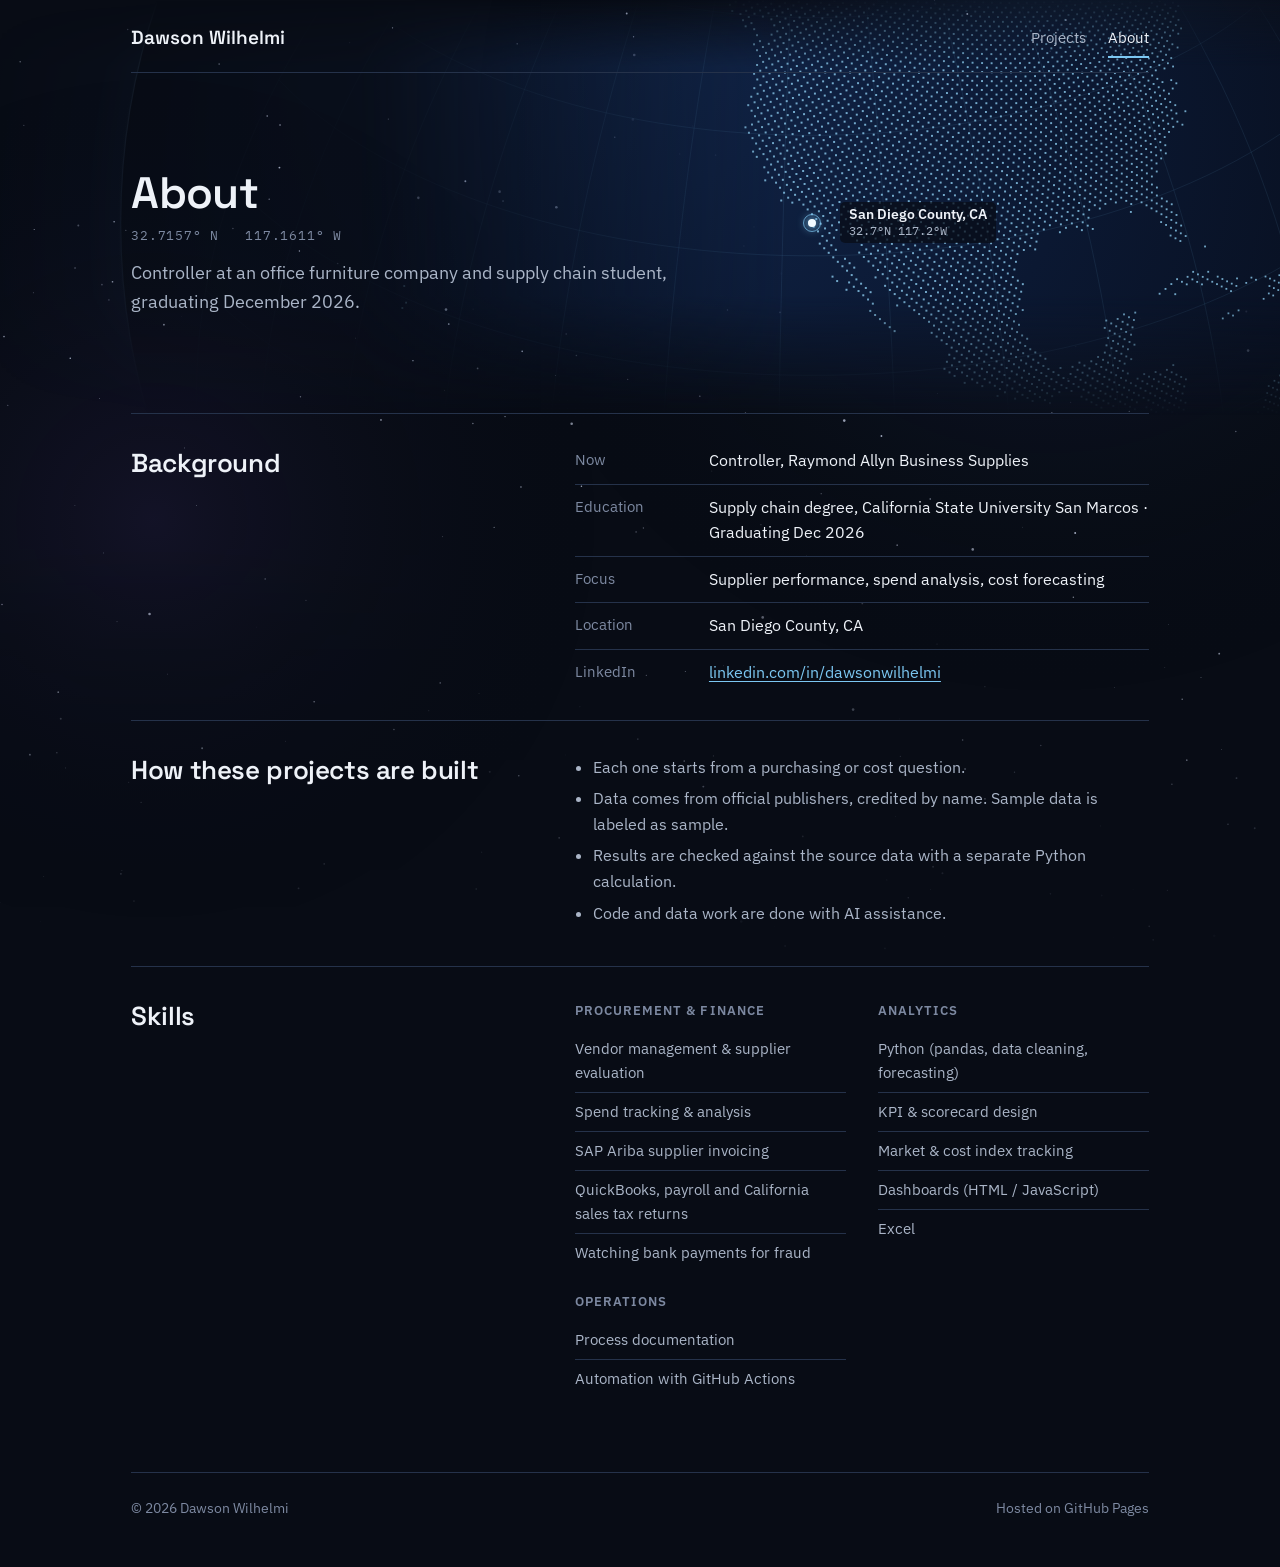
==== commit b1d21653: "Add opening touches to the site theme Small one-time effects as pages open, picked by Dawson: meteor" ====
--- a/about/index.html
+++ b/about/index.html
@@ -19,7 +19,7 @@
 <link rel="preload" href="/fonts/space-grotesk-latin-wght-normal.woff2" as="font" type="font/woff2" crossorigin>
 <link rel="preload" href="/fonts/ibm-plex-sans-latin-400-normal.woff2" as="font" type="font/woff2" crossorigin>
 <link rel="stylesheet" href="/fonts/fonts.css?v=2b53aaa648">
-<link rel="stylesheet" href="/theme.css?v=358a3fc8bb">
+<link rel="stylesheet" href="/theme.css?v=ea6f8fa589">
 <script>document.documentElement.className = "js";</script>
 <style>
 /* Built by home/build.py from home/template.html. Edit the template, not index.html.
@@ -339,7 +339,7 @@
   <div class="hint">Up and down to move, Enter to open, Esc to close</div>
 </dialog>
 
-<script src="/theme.js?v=c41fce5adf"></script>
+<script src="/theme.js?v=02da877323"></script>
 <script src="/space.js?v=87836600cf"></script>
 <script>
 const D = {"schema":1,"built":"2026-11-25 22:50 UTC","series":{"PCU336413336413":{"n":"Aircraft parts & equipment","g":"Materials","u":"index","l":216.72,"lm":"2026-10","m12":1.6,"raw12":1.6,"sig":"Stable","p12":52,"h0":"2022-11","h":[197.88,197.88,199.42,204.0,206.08,206.29,206.4,206.36,206.41,206.87,206.78,206.81,207.0,207.0,206.99,207.75,207.97,210.47,210.37,211.13,211.31,211.64,211.65,211.83,212.32,211.83,212.83,212.94,212.99,212.67,213.28,213.41,213.43,213.1,213.13,213.21,213.2,213.26,215.07,216.09,216.09,216.4,216.4,216.5,216.5,216.51,216.62,216.72],"f":[[216.72,216.62,217.79],[216.72,216.71,219.17],[216.72,216.76,219.97],[216.72,216.82,220.26],[216.72,216.84,220.8],[216.72,217.09,221.57]]},"PCU336412336412":{"n":"Aircraft engines & parts","g":"Materials","u":"index","l":278.07,"lm":"2026-10","m12":0.9,"raw12":0.9,"sig":"Stable","p12":11,"h0":"2022-11","h":[253.98,254.57,256.55,257.26,257.44,258.14,258.25,258.32,258.02,258.52,258.43,258.48,263.34,264.81,265.88,268.99,269.0,269.23,269.41,269.94,270.45,271.08,271.48,271.62,271.74,272.02,273.91,274.17,273.64,273.83,274.0,274.04,274.12,274.07,275.55,275.56,276.05,276.88,277.03,277.1,277.61,277.92,278.28,279.58,279.58,278.03,278.07,278.07],"f":[[278.2,277.3,279.67],[278.32,276.55,280.76],[278.45,276.0,282.0],[278.57,275.55,283.88],[278.68,275.19,286.03],[278.8,274.63,288.54]]},"WPU1025":{"n":"Nonferrous mill shapes","g":"Materials","u":"index","l":401.53,"lm":"2026-10","m12":21.3,"raw12":21.3,"sig":"Watch","p12":87,"h0":"2022-11","h":[263.9,266.69,272.58,277.08,277.25,274.14,273.25,270.26,267.73,267.11,265.91,264.13,263.75,263.91,263.78,264.3,264.79,269.48,279.84,285.2,283.97,279.05,278.23,282.19,287.86,287.99,290.58,293.99,298.96,303.33,295.97,296.37,313.06,323.62,323.43,330.94,340.64,349.7,360.56,377.34,380.27,391.68,408.06,413.09,408.27,399.19,400.54,401.53],"f":[[401.67,391.96,411.24],[401.77,385.21,421.22],[401.86,384.14,428.39],[401.93,376.19,435.33],[401.99,379.92,442.26],[402.03,380.43,452.55]]},"PCU336390336390":{"n":"Other motor vehicle parts","g":"Materials","u":"index","l":141.61,"lm":"2026-10","m12":5.1,"raw12":5.1,"sig":"Alert","p12":95,"h0":"2022-11","h":[127.2,127.48,128.43,128.07,128.46,128.64,129.4,129.75,130.21,129.97,129.99,129.67,129.86,130.11,130.19,130.07,130.38,130.7,130.94,131.17,131.49,131.73,131.77,131.78,131.71,131.76,131.86,131.93,131.92,132.69,133.89,133.72,134.75,134.19,134.3,134.76,136.26,135.67,135.84,136.22,136.25,136.84,138.62,138.75,139.48,141.3,141.22,141.61],"f":[[142.17,141.65,142.95],[142.66,141.96,144.09],[143.14,142.45,145.0],[143.61,142.6,145.65],[144.06,143.06,146.66],[144.49,143.5,147.81]]},"WPU1017":{"n":"Steel mill products","g":"Materials","u":"index","l":399.64,"lm":"2026-10","m12":32.9,"raw12":32.9,"sig":"Alert","p12":93,"h0":"2022-11","h":[326.7,315.63,308.02,315.25,318.19,329.7,347.22,345.8,329.45,322.94,311.52,304.11,297.97,305.12,321.39,332.52,305.68,297.57,298.56,293.27,283.09,275.28,270.97,273.42,278.34,266.51,261.56,268.87,287.36,303.83,326.74,309.23,305.54,308.77,304.58,300.67,291.56,312.41,315.37,325.11,331.36,341.57,350.0,359.94,374.68,381.21,389.05,399.64],"f":[[399.65,380.74,427.25],[399.65,371.78,453.73],[399.65,358.07,486.08],[399.65,348.56,502.34],[399.65,344.91,505.85],[399.65,349.92,505.47]]},"WPU101706":{"n":"Steel pipe & tube","g":"Materials","u":"index","l":462.37,"lm":"2026-10","m12":21.7,"raw12":21.7,"sig":"Watch","p12":88,"h0":"2022-11","h":[468.44,454.06,449.45,428.38,427.75,425.75,428.31,407.48,395.76,390.25,383.48,383.11,383.85,380.9,389.27,394.15,383.85,377.23,377.01,370.28,369.67,364.84,360.0,361.01,361.01,358.1,353.39,350.79,363.77,379.68,384.52,386.3,383.53,379.83,381.3,380.08,380.75,388.75,387.34,393.06,395.77,405.72,410.91,418.92,422.06,429.05,431.72,462.37],"f":[[477.22,465.85,492.67],[490.93,466.72,517.86],[503.53,471.5,543.81],[515.09,469.05,575.32],[525.66,470.9,591.24],[535.3,466.71,612.87]]},"WPU071":{"n":"Rubber & rubber products","g":"Materials","u":"index","l":240.72,"lm":"2026-10","m12":4.7,"raw12":4.7,"sig":"Stable","p12":66,"h0":"2022-11","h":[221.75,220.78,223.03,224.24,224.0,224.56,223.68,222.12,220.4,220.33,220.62,221.22,221.36,220.9,220.65,221.37,222.37,224.84,225.24,225.7,225.41,225.38,225.52,225.94,225.37,224.86,226.03,226.4,229.57,229.19,228.95,228.49,229.02,230.13,229.97,229.83,229.79,229.5,231.57,231.87,232.35,238.06,240.07,239.58,240.14,239.23,239.23,240.72],"f":[[240.72,240.17,244.11],[240.72,239.98,247.21],[240.72,239.98,249.69],[240.72,240.02,252.5],[240.72,240.25,255.07],[240.72,240.24,258.18]]},"WPU072":{"n":"Plastic products","g":"Materials","u":"index","l":290.44,"lm":"2026-10","m12":6.1,"raw12":6.1,"sig":"Watch","p12":79,"h0":"2022-11","h":[279.73,279.27,277.56,276.1,275.3,275.61,275.06,273.42,272.2,271.68,270.93,270.82,271.25,270.85,271.37,271.13,272.0,273.42,272.66,272.65,272.79,273.72,273.68,273.57,273.54,273.18,274.34,272.9,273.46,273.99,273.81,273.36,273.31,273.38,273.44,273.68,273.61,273.7,274.43,274.5,275.58,278.62,285.13,290.2,290.81,290.53,290.42,290.44],"f":[[290.44,289.62,296.04],[290.44,288.51,300.7],[290.44,287.71,306.1],[290.44,286.95,311.68],[290.44,286.13,317.01],[290.44,285.67,321.11]]},"PCU334413334413":{"n":"Semiconductors","g":"Materials","u":"index","l":28.852,"lm":"2026-10","m12":-2.7,"raw12":-2.7,"sig":"Stable","p12":65,"h0":"2022-11","h":[31.85,31.862,31.785,31.969,31.886,31.625,31.522,31.594,31.515,31.595,31.791,31.674,31.716,31.565,31.706,31.668,31.629,31.803,31.743,31.518,30.602,30.456,30.487,30.724,30.729,30.561,30.118,30.132,30.322,30.235,29.982,29.882,29.798,29.392,29.45,29.64,29.646,29.668,29.62,30.138,30.132,30.602,30.217,29.859,29.067,28.569,28.81,28.852],"f":[[28.852,28.508,29.05],[28.852,28.433,29.171],[28.852,28.284,29.33],[28.852,27.995,29.445],[28.852,27.903,29.598],[28.852,27.896,29.663]]},"PCU334111334111":{"n":"Electronic computers (servers)","g":"Materials","u":"index","l":103.27,"lm":"2026-10","m12":3.1,"raw12":3.1,"sig":"Alert","p12":94,"h0":"2022-11","h":[95.214,97.765,99.406,100.0,99.875,99.747,97.522,95.286,95.204,98.101,97.678,97.301,97.17,98.73,98.783,98.523,98.153,99.071,97.987,98.179,96.994,99.102,100.3,100.35,99.911,99.952,99.236,99.242,99.25,99.665,99.736,99.664,100.95,100.22,100.37,100.15,100.15,100.22,100.24,100.24,100.25,100.27,100.45,100.45,103.23,103.11,103.27,103.27],"f":[[103.27,101.99,105.52],[103.27,102.14,106.41],[103.27,102.24,106.45],[103.27,102.1,107.79],[103.27,101.79,107.98],[103.27,101.71,107.75]]},"WPU114":{"n":"General purpose machinery","g":"Materials","u":"index","l":382.67,"lm":"2026-10","m12":3.9,"raw12":3.9,"sig":"Stable","p12":58,"h0":"2022-11","h":[315.11,315.87,320.07,321.08,323.29,326.47,328.21,328.45,329.92,330.36,331.39,332.7,332.01,332.14,334.01,336.03,336.76,339.28,340.14,340.25,340.52,342.72,342.38,342.58,342.54,343.19,346.51,347.84,348.57,351.83,354.77,357.85,359.43,361.06,365.68,368.13,368.92,369.85,371.82,373.87,375.92,376.06,377.66,378.24,380.25,381.57,381.75,382.67],"f":[[383.51,381.92,385.59],[384.34,381.36,388.64],[385.14,380.64,390.55],[385.92,380.11,393.15],[386.69,380.11,396.07],[387.43,378.2,398.83]]},"WPU1026":{"n":"Nonferrous wire & cable","g":"Materials","u":"index","l":488.49,"lm":"2026-10","m12":19.6,"raw12":19.6,"sig":"Watch","p12":88,"h0":"2022-11","h":[360.62,364.17,374.5,364.02,361.19,361.05,347.47,347.03,351.75,353.5,348.19,346.54,346.76,348.05,347.65,352.6,353.42,365.56,387.85,386.13,377.52,368.24,368.47,374.18,369.96,365.95,367.57,373.91,387.3,403.41,398.68,401.63,419.08,402.67,394.68,408.56,410.04,425.35,439.71,444.54,444.9,444.54,460.07,468.03,470.34,483.36,486.63,488.49],"f":[[488.49,480.5,506.34],[488.49,475.27,516.29],[488.49,472.01,529.78],[488.49,473.29,538.83],[488.49,471.65,543.45],[488.49,470.77,549.61]]},"WPU066":{"n":"Plastic resins & materials","g":"Materials","u":"index","l":283.88,"lm":"2026-10","m12":9.5,"raw12":9.5,"sig":"Watch","p12":79,"h0":"2022-11","h":[283.82,280.45,275.75,281.97,284.48,289.07,285.86,280.39,270.72,267.61,267.26,266.05,266.48,265.44,262.31,267.95,265.42,268.23,267.9,267.29,271.48,270.61,263.85,267.16,265.27,263.66,262.69,269.74,272.36,270.53,267.26,265.1,264.63,263.08,259.39,259.31,257.28,253.55,252.96,258.5,263.46,277.03,309.99,299.25,282.03,280.46,279.45,283.88],"f":[[283.87,276.67,293.91],[283.87,270.68,304.6],[283.87,265.82,311.73],[283.87,265.03,314.18],[283.87,264.06,314.95],[283.87,264.59,318.69]]},"PCU325211325211":{"n":"Resin manufacturing (PPI industry)","g":"Materials","u":"index","l":335.92,"lm":"2026-10","m12":8.6,"raw12":8.6,"sig":"Watch","p12":80,"h0":"2022-11","h":[337.08,333.11,327.56,334.96,338.13,344.75,340.78,334.37,322.48,318.41,317.72,318.1,318.8,317.75,314.05,320.52,317.07,320.7,321.39,321.25,324.55,325.27,315.11,320.43,317.0,315.19,315.01,321.45,325.55,322.85,319.54,317.43,315.62,313.88,309.16,309.28,307.1,302.52,303.51,308.31,312.71,328.41,364.98,354.42,334.42,332.46,332.3,335.92],"f":[[335.92,328.3,346.23],[335.92,320.17,356.49],[335.92,315.9,363.63],[335.92,315.24,366.55],[335.92,314.11,366.92],[335.92,314.89,371.15]]},"PCU325110325110":{"n":"Petrochemicals","g":"Materials","u":"index","l":185.11,"lm":"2026-10","m12":31.9,"raw12":31.9,"sig":"Watch","p12":85,"h0":"2022-11","h":[161.83,152.6,149.44,154.78,158.07,161.45,153.71,141.58,139.55,137.79,144.37,150.26,149.94,145.4,140.1,144.41,146.9,153.15,151.36,153.2,164.66,165.72,165.12,158.53,152.17,151.57,156.76,163.42,161.11,153.83,143.35,143.52,149.79,147.86,144.52,140.35,136.22,132.41,132.09,138.62,150.3,176.42,236.52,211.07,185.01,184.97,178.7,185.11],"f":[[185.11,174.35,199.13],[185.11,164.37,210.32],[185.11,159.63,211.5],[185.11,160.59,217.39],[185.11,162.39,229.66],[185.11,163.52,241.18]]},"WPU061":{"n":"Industrial chemicals","g":"Materials","u":"index","l":345.03,"lm":"2026-10","m12":17.1,"raw12":17.1,"sig":"Watch","p12":81,"h0":"2022-11","h":[337.54,332.22,335.51,336.44,328.23,329.06,323.29,318.05,309.81,307.04,309.36,315.74,307.01,300.51,290.95,296.3,298.28,304.24,302.78,304.18,311.66,310.82,305.13,301.01,297.41,297.47,304.99,303.42,302.18,298.46,296.63,298.54,299.06,296.55,297.07,294.67,291.85,292.4,288.37,293.36,305.36,326.48,341.63,342.89,329.25,331.6,334.67,345.03],"f":[[345.03,337.61,359.66],[345.03,332.97,367.13],[345.03,329.72,381.23],[345.03,325.19,387.81],[345.03,325.16,388.21],[345.03,324.42,393.57]]},"WPUSI012011":{"n":"Construction materials","g":"Materials","u":"index","l":381.55,"lm":"2026-10","m12":12.1,"raw12":12.1,"sig":"Alert","p12":93,"h0":"2022-11","h":[330.37,326.45,327.34,330.53,331.73,333.37,337.47,337.34,334.51,333.79,332.1,328.74,326.84,327.64,334.37,337.77,330.96,330.13,329.44,328.3,325.56,324.65,324.1,325.43,326.93,324.62,326.25,329.2,334.98,337.18,344.06,338.65,338.6,341.46,341.0,340.3,338.56,344.68,347.87,352.77,355.49,359.53,364.07,369.07,375.08,375.94,378.52,381.55],"f":[[381.55,378.04,391.99],[381.55,375.37,395.97],[381.55,374.0,401.54],[381.55,372.42,407.5],[381.55,372.55,411.51],[381.55,370.51,417.67]]},"WPU081":{"n":"Lumber","g":"Materials","u":"index","l":275.58,"lm":"2026-10","m12":6.4,"raw12":6.4,"sig":"Stable","p12":67,"h0":"2022-11","h":[276.5,264.42,263.39,266.87,263.85,261.22,261.42,257.66,272.35,255.71,256.49,246.44,240.35,244.75,246.54,248.58,251.81,254.98,250.46,250.04,247.53,251.6,255.23,258.08,263.49,265.8,264.29,269.4,278.44,274.51,269.7,266.57,264.25,266.29,259.75,259.12,259.47,259.13,265.32,272.1,270.81,280.36,281.23,280.23,291.0,286.48,282.69,275.58],"f":[[275.58,264.66,290.44],[275.58,251.96,307.0],[275.58,242.13,328.62],[275.58,230.23,317.87],[275.58,211.4,306.24],[275.58,210.52,301.61]]},"PCU327310327310":{"n":"Cement","g":"Materials","u":"index","l":353.24,"lm":"2026-10","m12":-0.4,"raw12":-0.4,"sig":"Stable","p12":19,"h0":"2022-11","h":[307.27,307.44,322.38,326.26,326.84,327.1,329.03,328.78,331.47,332.28,333.51,334.68,334.78,334.58,345.63,345.95,348.4,349.91,351.07,350.49,351.04,351.04,350.44,349.94,349.95,349.77,353.7,353.28,355.01,355.5,356.83,356.85,356.73,356.88,357.19,354.64,352.82,352.43,352.18,352.86,352.74,354.74,354.28,354.34,352.34,352.88,353.2,353.24],"f":[[353.22,350.74,356.52],[353.22,348.66,361.29],[353.22,346.9,362.09],[353.21,345.01,363.72],[353.21,342.82,366.01],[353.21,340.53,367.98]]},"PCU327320327320":{"n":"Ready-mix concrete","g":"Materials","u":"index","l":402.37,"lm":"2026-10","m12":2.4,"raw12":2.4,"sig":"Stable","p12":30,"h0":"2022-11","h":[347.48,350.63,357.18,359.05,362.25,364.65,369.02,367.64,370.25,374.46,378.3,378.73,379.58,374.9,383.57,387.45,393.07,390.52,391.19,389.12,390.62,393.43,391.96,392.38,394.48,392.96,397.29,396.67,395.65,393.07,394.78,394.71,393.32,393.68,393.59,392.92,391.25,393.54,397.67,397.53,398.44,400.37,401.58,403.4,402.38,402.77,402.81,402.37],"f":[[402.86,400.23,407.04],[403.24,398.65,410.18],[403.62,398.84,413.02],[403.98,397.0,414.01],[404.34,396.57,416.1],[404.69,395.3,420.1]]},"PCU335311335311":{"n":"Power & specialty transformers","g":"Materials","u":"index","l":483.91,"lm":"2026-10","m12":5.6,"raw12":5.6,"sig":"Stable","p12":66,"h0":"2022-11","h":[408.86,410.31,410.56,411.2,413.64,414.72,415.86,414.93,416.85,418.59,418.59,419.32,419.32,425.88,428.63,428.63,430.57,426.38,426.38,428.91,429.8,429.8,429.8,432.64,432.64,432.64,433.25,433.25,437.23,438.94,438.94,438.94,440.55,440.55,440.55,458.36,455.8,455.91,455.93,456.0,456.0,454.34,456.6,456.6,474.83,478.29,478.29,483.91],"f":[[483.91,483.91,501.29],[483.91,483.91,512.68],[483.91,482.17,526.59],[483.91,482.79,539.43],[483.91,484.34,553.62],[483.91,484.95,566.59]]},"PCU333415333415":{"n":"HVAC & refrigeration equipment","g":"Materials","u":"index","l":326.06,"lm":"2026-10","m12":4.5,"raw12":4.5,"sig":"Stable","p12":68,"h0":"2022-11","h":[281.51,282.73,284.56,284.65,290.21,290.79,291.92,290.95,291.63,292.42,292.48,293.31,294.14,293.21,293.15,296.37,295.6,298.98,299.41,298.58,298.64,301.86,299.47,298.77,297.61,297.14,298.0,300.13,299.6,304.01,308.17,311.84,311.29,312.6,309.83,311.97,312.29,311.87,313.04,316.78,319.54,320.38,322.94,323.11,326.23,327.04,326.06,326.06],"f":[[326.06,325.08,331.62],[326.06,325.37,336.77],[326.06,325.9,342.16],[326.06,326.52,348.56],[326.06,326.64,354.11],[326.06,326.83,361.38]]},"PCU333111333111":{"n":"Farm machinery","g":"Materials","u":"index","l":304.46,"lm":"2026-10","m12":2.6,"raw12":2.6,"sig":"Watch","p12":65,"h0":"2022-11","h":[286.03,286.07,285.95,284.96,285.76,286.94,287.43,287.85,288.63,288.81,289.93,290.98,289.47,289.94,290.13,290.43,290.85,291.62,291.22,291.21,289.85,289.67,290.99,291.47,291.82,292.62,292.55,292.9,293.33,294.6,294.86,294.87,293.31,293.58,295.74,296.81,296.96,298.28,298.26,299.46,299.82,301.5,299.86,300.2,300.88,301.76,302.9,304.46],"f":[[305.32,303.13,306.88],[306.26,303.29,310.02],[307.14,303.39,313.13],[307.99,304.03,314.78],[308.8,302.99,317.15],[309.57,302.8,320.47]]},"PCU332431332431":{"n":"Metal cans","g":"Materials","u":"index","l":243.8,"lm":"2026-10","m12":6.6,"raw12":6.6,"sig":"Opportunity","p12":73,"h0":"2022-11","h":[223.78,223.93,220.12,221.49,220.7,221.2,221.2,221.06,220.75,216.14,215.49,213.27,213.28,213.28,214.3,214.33,213.4,213.03,212.85,213.07,214.93,214.9,214.59,213.94,213.58,213.74,214.72,214.85,216.76,219.25,223.91,224.04,224.27,227.54,228.4,228.8,228.62,234.24,236.67,234.18,235.68,241.64,243.6,244.27,247.74,247.01,244.32,243.8],"f":[[243.8,241.97,249.36],[243.8,241.05,252.07],[243.8,241.08,256.88],[243.8,240.73,260.07],[243.8,240.8,259.98],[243.8,240.22,263.82]]},"PCU327213327213":{"n":"Glass containers","g":"Materials","u":"index","l":306.85,"lm":"2026-10","m12":3.2,"raw12":3.2,"sig":"Stable","p12":66,"h0":"2022-11","h":[256.03,256.03,278.52,277.78,277.78,277.78,279.32,279.32,278.88,280.05,274.11,274.2,272.62,272.47,282.19,283.1,283.19,281.13,281.68,281.95,291.07,290.26,290.26,291.47,291.4,291.59,295.53,296.18,296.92,296.94,297.61,297.62,297.2,297.06,296.93,297.23,297.25,298.27,306.18,308.59,306.02,306.09,306.17,306.31,306.41,306.47,306.69,306.85],"f":[[306.85,306.41,314.05],[306.85,305.84,317.69],[306.85,305.64,322.26],[306.85,306.23,325.16],[306.85,306.53,331.24],[306.85,306.95,334.77]]},"PCU322211322211":{"n":"Corrugated boxes","g":"Materials","u":"index","l":506.67,"lm":"2026-10","m12":9.0,"raw12":9.0,"sig":"Watch","p12":81,"h0":"2022-11","h":[451.91,450.34,449.4,446.04,438.89,433.46,432.62,428.15,424.88,422.89,421.47,422.3,422.2,423.34,419.75,418.89,420.79,424.2,427.05,427.91,427.89,434.82,438.57,442.69,442.34,444.46,447.4,447.62,448.34,454.18,459.81,461.26,464.43,465.62,464.93,464.91,464.94,464.97,465.08,465.26,464.04,463.66,474.65,481.44,491.19,501.63,506.27,506.67],"f":[[509.25,503.95,514.79],[511.53,501.75,522.86],[513.54,500.47,528.31],[515.3,498.0,533.35],[516.86,494.36,540.31],[518.22,492.01,548.3]]},"WPU0915":{"n":"Converted paper & paperboard","g":"Materials","u":"index","l":332.57,"lm":"2026-10","m12":4.4,"raw12":4.4,"sig":"Watch","p12":77,"h0":"2022-11","h":[307.24,308.05,308.79,309.2,307.81,307.87,308.58,307.4,306.88,305.36,305.23,304.36,303.83,302.93,301.88,302.54,301.54,302.94,304.38,304.29,304.88,306.64,308.68,309.83,309.7,309.23,309.61,310.35,311.7,313.32,315.89,315.97,316.97,317.11,317.39,318.62,318.65,318.72,319.09,317.15,317.42,318.51,320.85,323.41,327.47,330.54,332.31,332.57],"f":[[333.74,331.98,335.6],[334.72,331.66,338.7],[335.65,331.06,341.6],[336.52,330.26,343.59],[337.34,328.21,347.25],[338.11,327.34,349.19]]},"WPU0638":{"n":"Pharmaceutical preparations","g":"Materials","u":"index","l":296.55,"lm":"2026-10","m12":1.0,"raw12":1.0,"sig":"Stable","p12":7,"h0":"2022-11","h":[282.73,281.66,287.7,288.95,288.97,289.18,288.92,288.93,289.79,289.34,289.3,289.55,289.59,289.65,292.92,293.53,293.55,293.68,293.62,293.33,293.89,294.68,294.68,294.68,294.67,294.69,292.65,293.16,293.14,292.82,292.19,292.25,292.29,293.4,293.57,293.6,293.64,293.65,295.58,295.58,295.59,295.74,295.72,295.58,296.49,296.51,296.55,296.55],"f":[[296.75,296.05,297.6],[296.95,295.55,298.71],[297.14,295.2,300.06],[297.34,294.44,301.28],[297.53,294.05,301.38],[297.72,293.79,301.47]]},"PCU339113339113":{"n":"Surgical appliances & supplies","g":"Materials","u":"index","l":270.57,"lm":"2026-10","m12":8.0,"raw12":8.0,"sig":"Alert","p12":100,"h0":"2022-11","h":[231.51,231.67,235.53,235.36,236.64,236.29,235.88,237.2,237.16,237.78,238.27,237.69,238.84,239.1,239.61,240.41,240.17,242.71,243.7,244.69,244.78,245.31,245.15,244.63,245.58,246.08,248.9,248.54,248.7,249.25,249.82,249.48,249.56,249.45,249.7,250.61,250.94,252.63,253.35,253.88,254.2,254.33,268.53,268.64,269.14,269.31,269.4,270.57],"f":[[271.47,270.46,272.87],[272.39,270.74,275.0],[273.31,271.08,276.7],[274.23,271.7,280.59],[275.14,272.5,283.13],[276.06,272.96,285.78]]},"PCU339112339112":{"n":"Surgical & medical instruments","g":"Materials","u":"index","l":163.23,"lm":"2026-10","m12":2.4,"raw12":2.4,"sig":"Watch","p12":87,"h0":"2022-11","h":[148.12,148.33,150.37,150.14,150.25,150.08,150.68,150.68,150.6,150.61,150.47,150.81,151.16,151.13,153.31,153.33,154.2,153.77,154.24,154.39,154.46,154.12,154.61,155.29,155.31,154.86,157.16,157.09,156.94,156.49,157.05,157.08,156.98,156.96,159.44,159.46,159.45,159.82,161.72,161.72,161.77,161.91,163.38,163.38,163.17,163.47,163.6,163.23],"f":[[163.64,163.03,164.71],[163.93,163.22,165.68],[164.21,163.27,166.02],[164.5,163.4,166.51],[164.78,163.71,167.17],[165.06,163.94,168.04]]},"WPU0652":{"n":"Fertilizer materials","g":"Materials","u":"index","l":411.51,"lm":"2026-10","m12":11.5,"raw12":11.5,"sig":"Stable","p12":63,"h0":"2022-11","h":[454.93,423.16,404.9,378.95,358.58,346.91,330.57,306.55,268.31,276.38,277.23,295.92,302.04,314.2,313.69,308.61,317.83,317.89,308.2,303.45,297.69,295.31,298.82,304.98,306.53,318.21,315.79,318.97,329.59,332.75,342.67,347.82,352.44,361.5,366.75,369.22,375.04,360.26,366.51,374.41,385.04,420.3,449.24,450.0,425.1,409.28,410.26,411.51],"f":[[411.51,389.33,440.71],[411.51,372.48,467.1],[411.51,352.34,494.02],[411.51,346.55,507.33],[411.51,337.49,536.66],[411.51,342.6,559.44]]},"PCU325320325320":{"n":"Pesticides & ag chemicals","g":"Materials","u":"index","l":186.66,"lm":"2026-10","m12":1.9,"raw12":1.9,"sig":"Stable","p12":59,"h0":"2022-11","h":[238.5,234.16,229.66,232.48,234.78,223.12,217.97,210.16,207.5,205.21,196.5,196.56,195.32,196.25,195.62,195.56,195.67,195.91,196.31,197.28,197.34,197.37,197.74,197.85,197.85,197.86,197.79,197.83,197.04,196.77,195.42,196.98,197.16,197.16,196.87,183.25,183.23,183.22,185.37,185.13,185.41,186.36,187.93,187.45,186.58,186.73,186.61,186.66],"f":[[186.66,182.28,189.96],[186.66,178.57,191.99],[186.66,174.29,194.34],[186.66,172.65,198.03],[186.66,172.13,201.01],[186.66,168.28,204.63]]},"WPU02":{"n":"Processed foods & feeds","g":"Materials","u":"index","l":277.63,"lm":"2026-10","m12":0.9,"raw12":0.9,"sig":"Stable","p12":34,"h0":"2022-11","h":[262.16,260.14,262.31,259.66,261.28,260.06,260.65,259.86,259.43,260.62,261.78,261.36,259.46,259.99,258.56,259.8,261.94,262.99,263.67,265.22,266.34,265.93,267.14,266.22,267.89,267.75,268.83,270.8,270.88,271.94,273.34,274.94,275.33,277.13,279.09,275.23,274.44,273.06,273.43,273.99,275.48,277.75,278.53,279.74,278.3,276.75,277.22,277.63],"f":[[277.64,276.06,282.32],[277.64,276.12,286.24],[277.64,275.7,288.28],[277.64,275.94,292.79],[277.64,275.49,296.12],[277.64,276.01,300.11]]},"WPU0221":{"n":"Meats (wholesale)","g":"Materials","u":"index","l":271.83,"lm":"2026-10","m12":-4.6,"raw12":-4.6,"sig":"Stable","p12":18,"h0":"2022-11","h":[216.77,218.09,222.53,218.84,226.2,223.87,233.71,239.04,240.9,237.85,238.6,237.65,236.69,244.41,236.76,237.96,242.96,246.08,246.32,252.8,254.77,248.06,248.84,251.22,254.27,254.62,256.34,259.43,257.0,263.66,262.88,271.58,279.99,283.31,297.97,284.92,283.71,280.99,283.11,283.91,284.98,286.27,282.73,287.85,280.97,276.36,275.57,271.83],"f":[[274.57,266.85,284.9],[275.44,265.8,291.39],[276.3,262.54,294.15],[277.17,262.79,302.38],[278.03,262.07,305.47],[278.89,259.72,309.38]]},"WBNICKEL":{"n":"Nickel","g":"Commodities","u":"$/t","l":15436.0,"lm":"2026-10","m12":2.3,"raw12":2.3,"sig":"Stable","p12":53,"h0":"2022-11","h":[25563.0,28947.0,28195.0,26728.0,23289.0,23895.0,21970.0,21233.0,21091.0,20439.0,19645.0,18281.0,17027.0,16461.0,16104.0,16338.0,17439.0,18164.0,19587.0,17498.0,16335.0,16292.0,16077.0,16766.0,15723.0,15445.0,15394.0,15288.0,16066.0,15113.0,15346.0,15003.0,15034.0,14949.0,15106.0,15092.0,14671.0,14884.0,17769.0,17173.0,17076.0,17962.0,18806.0,17588.0,16651.0,16751.0,16324.0,15436.0],"f":[[15436.0,14347.0,16487.0],[15436.0,13609.0,17329.0],[15436.0,12912.0,18100.0],[15436.0,12603.0,18745.0],[15436.0,12171.0,19015.0],[15436.0,11871.0,19100.0]]},"WBALUMINUM":{"n":"Aluminum","g":"Commodities","u":"$/t","l":3061.0,"lm":"2026-10","m12":9.6,"raw12":9.6,"sig":"Stable","p12":59,"h0":"2022-11","h":[2351.0,2402.0,2502.0,2416.0,2296.0,2343.0,2269.0,2185.0,2160.0,2137.0,2185.0,2192.0,2202.0,2182.0,2193.0,2179.0,2226.0,2506.0,2565.0,2498.0,2349.0,2344.0,2450.0,2596.0,2582.0,2541.0,2573.0,2658.0,2658.0,2372.0,2449.0,2526.0,2606.0,2597.0,2653.0,2793.0,2819.0,2876.0,3142.0,3065.0,3373.0,3600.0,3666.0,3439.0,3161.0,3251.0,3283.0,3061.0],"f":[[3061.0,2852.5,3270.2],[3061.0,2812.0,3455.0],[3061.0,2772.2,3557.5],[3061.0,2755.0,3611.8],[3061.0,2704.7,3697.1],[3061.0,2668.4,3816.5]]},"WBCOPPER":{"n":"Copper","g":"Commodities","u":"$/t","l":14508.0,"lm":"2026-10","m12":35.1,"raw12":35.1,"sig":"Watch","p12":82,"h0":"2022-11","h":[8050.0,8375.0,9038.0,8937.0,8856.0,8809.0,8217.0,8397.0,8477.0,8349.0,8277.0,7937.0,8190.0,8400.0,8339.0,8305.0,8689.0,9464.0,10139.0,9648.0,9385.0,8972.0,9237.0,9534.0,9076.0,8916.0,8991.0,9331.0,9740.0,9177.0,9533.0,9835.0,9771.0,9670.0,9984.0,10740.0,10812.0,11785.0,13012.0,12951.0,12529.0,12951.0,13543.0,13552.0,13543.0,14326.0,14474.0,14508.0],"f":[[14508.0,13864.0,15429.0],[14508.0,13493.0,15999.0],[14508.0,13522.0,16835.0],[14508.0,13275.0,16935.0],[14508.0,13555.0,17150.0],[14508.0,13205.0,17451.0]]},"WBWHEAT":{"n":"Wheat, US hard red winter","g":"Commodities","u":"$/t","l":317.0,"lm":"2026-10","m12":37.3,"raw12":37.3,"sig":"Watch","p12":87,"h0":"2022-11","h":[422.7,386.3,380.4,394.8,369.9,378.2,367.7,345.5,345.5,315.8,314.7,298.1,283.6,291.1,283.9,278.5,274.8,272.3,289.4,265.6,260.3,250.9,269.7,272.9,253.8,252.2,254.1,264.6,255.4,249.6,237.0,240.1,235.0,231.1,233.8,230.8,245.9,242.8,249.9,257.6,276.0,282.0,303.0,286.0,310.0,330.0,347.0,317.0],"f":[[317.0,296.79,339.74],[317.0,289.42,355.14],[317.0,284.45,371.37],[317.0,275.84,371.81],[317.0,267.97,389.71],[317.0,268.13,401.89]]},"WBMAIZE":{"n":"Corn","g":"Commodities","u":"$/t","l":226.5,"lm":"2026-10","m12":14.3,"raw12":14.3,"sig":"Stable","p12":73,"h0":"2022-11","h":[320.9,302.2,302.8,298.2,282.5,291.1,268.1,266.9,242.4,207.6,223.8,230.7,211.3,206.5,198.6,189.1,190.6,191.7,197.8,192.5,177.4,170.3,185.0,190.3,201.3,202.6,214.4,220.9,207.4,215.0,203.9,196.1,192.0,185.5,197.4,198.1,202.0,205.7,204.5,209.6,212.7,214.0,216.2,197.1,213.4,224.0,239.6,226.5],"f":[[226.5,208.72,244.48],[226.5,203.06,253.34],[226.5,194.97,267.15],[226.5,194.99,269.79],[226.5,189.24,278.08],[226.5,184.93,271.79]]},"WBSOYBEANS":{"n":"Soybeans","g":"Commodities","u":"$/t","l":515.0,"lm":"2026-10","m12":27.5,"raw12":27.5,"sig":"Watch","p12":87,"h0":"2022-11","h":[649.0,646.0,627.0,651.0,628.0,615.0,595.0,592.0,634.0,584.0,619.0,530.0,553.0,547.0,547.0,520.0,487.0,477.0,490.0,480.0,470.0,400.0,391.0,442.0,436.0,409.0,411.0,412.0,401.0,408.0,414.0,416.0,410.0,407.0,404.0,404.0,446.0,440.0,425.0,459.0,473.0,463.0,473.0,464.0,478.0,482.0,524.0,515.0],"f":[[515.0,489.13,558.31],[515.0,475.72,568.55],[515.0,465.71,564.66],[515.0,454.47,575.39],[515.0,446.72,593.97],[515.0,444.02,586.83]]},"WBSUGAR":{"n":"Sugar, world","g":"Commodities","u":"$/kg","l":0.43,"lm":"2026-10","m12":26.5,"raw12":26.5,"sig":"Alert","p12":73,"h0":"2022-11","h":[0.41,0.42,0.42,0.45,0.45,0.53,0.56,0.54,0.52,0.53,0.58,0.57,0.57,0.48,0.48,0.5,0.48,0.45,0.42,0.43,0.43,0.41,0.45,0.46,0.45,0.44,0.4,0.42,0.42,0.4,0.39,0.37,0.37,0.37,0.35,0.34,0.32,0.32,0.32,0.31,0.33,0.32,0.34,0.32,0.34,0.38,0.41,0.43],"f":[[0.43,0.40669,0.46316],[0.43,0.39723,0.48326],[0.43,0.38328,0.48238],[0.43,0.37816,0.50383],[0.43,0.37189,0.52031],[0.43,0.3608,0.5335]]},"WBSOYOIL":{"n":"Soybean oil","g":"Commodities","u":"$/t","l":1546.0,"lm":"2026-10","m12":36.6,"raw12":36.6,"sig":"Watch","p12":84,"h0":"2022-11","h":[1652.0,1409.0,1352.0,1243.0,1113.0,1030.0,988.0,1007.0,1136.0,1127.0,1112.0,1134.0,1118.0,1062.0,971.0,912.0,965.0,959.0,988.0,1011.0,1079.0,1031.0,1044.0,1095.0,1145.0,1064.0,1048.0,1069.0,1011.0,1120.0,1163.0,1178.0,1307.0,1245.0,1159.0,1132.0,1128.0,1116.0,1154.0,1282.0,1493.0,1643.0,1781.0,1740.0,1658.0,1639.0,1615.0,1546.0],"f":[[1546.0,1436.0,1712.9],[1546.0,1369.5,1814.9],[1546.0,1304.7,1940.3],[1546.0,1248.8,2088.1],[1546.0,1252.2,2062.9],[1546.0,1246.3,2087.8]]},"WBCOFFEE":{"n":"Coffee, arabica","g":"Commodities","u":"$/kg","l":7.4,"lm":"2026-10","m12":-16.9,"raw12":-16.9,"sig":"Stable","p12":21,"h0":"2022-11","h":[4.72,4.63,4.56,5.06,4.9,5.06,4.85,4.57,4.27,4.12,4.05,4.05,4.35,4.65,4.47,4.6,4.61,5.27,5.08,5.48,5.67,5.76,6.12,6.1,6.72,7.57,7.81,9.05,8.92,8.64,8.77,8.01,7.18,8.08,8.83,8.9,9.05,8.4,8.02,7.08,7.37,7.3,6.95,6.79,7.91,7.97,7.26,7.4],"f":[[7.4,6.8653,8.1545],[7.4,6.6595,8.4815],[7.4,6.4583,8.7974],[7.4,6.1875,9.2913],[7.4,6.0987,9.655],[7.4,6.0758,10.211]]},"WBBEEF":{"n":"Beef","g":"Commodities","u":"$/kg","l":6.83,"lm":"2026-10","m12":-3.7,"raw12":-3.7,"sig":"Stable","p12":24,"h0":"2022-11","h":[5.07,4.71,4.65,4.65,4.84,5.3,5.31,5.01,4.78,4.73,4.9,4.98,4.88,4.79,5.0,5.38,5.73,6.05,5.88,5.85,6.19,6.34,6.3,6.06,6.18,6.23,6.46,6.62,6.77,6.71,6.62,6.67,6.72,6.86,6.9,7.09,7.51,7.38,7.97,8.12,8.21,8.21,7.95,7.46,7.31,7.28,6.86,6.83],"f":[[6.83,6.5674,7.2277],[6.83,6.4092,7.506],[6.83,6.2431,7.7097],[6.83,6.0898,7.9411],[6.83,6.0924,8.0143],[6.83,6.0851,8.2267]]},"APU0000708111":{"n":"Eggs, Grade A large","g":"Commodities","u":"$/doz","l":2.32,"lm":"2026-10","m12":-26.9,"raw12":-26.9,"sig":"Stable","p12":13,"h0":"2022-11","h":[3.589,4.25,4.823,4.211,3.446,3.27,2.666,2.219,2.094,2.043,2.065,2.072,2.138,2.507,2.522,2.996,2.992,2.864,2.699,2.715,3.08,3.204,3.821,3.37,3.649,4.146,4.953,5.897,6.227,5.122,4.548,3.775,3.599,3.587,3.488,null,2.86,2.712,2.577,2.5,2.348,2.25,2.191,2.141,2.189,2.272,2.272,2.32],"f":[[2.32,2.0586,2.7217],[2.32,1.8332,2.8793],[2.32,1.7858,3.2552],[2.32,1.6778,3.2756],[2.32,1.5214,3.4001],[2.32,1.4461,3.5803]]},"DCOILWTICO":{"n":"WTI crude oil","g":"Energy","u":"$/bbl","l":102.07,"lm":"2026-10","m12":67.6,"raw12":67.6,"sig":"Alert","p12":92,"h0":"2022-11","h":[84.37,76.44,78.12,76.83,73.28,79.45,71.58,70.25,76.07,81.39,89.43,85.64,77.69,71.9,74.15,77.25,81.28,85.35,80.02,79.77,81.8,76.68,70.24,71.99,69.95,70.12,75.74,71.53,68.24,63.54,62.17,68.17,68.39,64.86,63.96,60.89,60.06,57.97,60.04,64.51,91.38,100.32,102.13,84.81,80.46,83.9,97.31,102.07],"f":[[102.07,93.407,112.45],[102.07,89.028,122.97],[102.07,88.244,126.21],[102.07,86.51,134.06],[102.07,85.974,140.48],[102.07,86.677,144.4]]},"MHHNGSP":{"n":"Henry Hub natural gas","g":"Energy","u":"$/MMBtu","l":2.99,"lm":"2026-10","m12":-6.3,"raw12":-6.3,"sig":"Stable","p12":40,"h0":"2022-11","h":[5.45,5.53,3.27,2.38,2.31,2.16,2.15,2.18,2.55,2.58,2.64,2.98,2.71,2.52,3.18,1.72,1.49,1.6,2.12,2.54,2.07,1.99,2.28,2.2,2.12,3.01,4.13,4.19,4.12,3.42,3.12,3.02,3.2,2.91,2.97,3.19,3.79,4.26,7.72,3.62,3.04,2.77,2.94,3.15,2.89,2.78,2.95,2.99],"f":[[2.99,2.4148,3.7749],[2.99,2.0407,4.1712],[2.99,1.8247,4.5626],[2.99,1.7828,5.1307],[2.99,1.6245,5.435],[2.99,1.4424,5.5302]]},"GASDESW":{"n":"Diesel, US retail","g":"Energy","u":"$/gal","l":6.252,"lm":"2026-10","m12":69.9,"raw12":69.9,"sig":"Alert","p12":99,"h0":"2022-11","h":[5.255,4.714,4.576,4.413,4.211,4.099,3.915,3.802,3.882,4.37,4.563,4.507,4.254,3.972,3.854,4.044,4.022,4.002,3.822,3.722,3.81,3.7,3.558,3.585,3.522,3.494,3.634,3.675,3.585,3.567,3.499,3.599,3.779,3.744,3.748,3.679,3.822,3.615,3.523,3.722,4.921,5.501,5.6,5.024,4.955,5.462,6.291,6.252],"f":[[6.252,5.9653,6.8116],[6.252,5.7059,7.2183],[6.252,5.5957,7.8466],[6.252,5.6072,8.2032],[6.252,5.5198,8.5476],[6.252,5.3829,9.04]]},"DJFUELUSGULF":{"n":"Jet fuel, US Gulf Coast","g":"Energy","u":"$/gal","l":4.483,"lm":"2026-10","m12":108.1,"raw12":108.1,"sig":"Alert","p12":97,"h0":"2022-11","h":[3.16,2.897,3.542,2.79,2.679,2.374,2.173,2.25,2.488,2.989,3.12,2.881,2.734,2.387,2.585,2.683,2.593,2.605,2.38,2.394,2.419,2.176,1.982,2.068,2.065,2.097,2.347,2.264,2.069,1.976,1.928,2.094,2.244,2.024,2.089,2.154,2.258,1.965,2.031,2.262,3.697,3.928,3.943,3.042,3.403,3.724,4.388,4.483],"f":[[4.483,4.0266,5.1089],[4.483,3.7943,5.6796],[4.483,3.7716,6.2904],[4.483,3.7257,6.7172],[4.483,3.7352,6.7841],[4.483,3.5874,7.5896]]},"WPU051":{"n":"Coal","g":"Energy","u":"index","l":282.25,"lm":"2026-10","m12":-6.1,"raw12":-6.1,"sig":"Stable","p12":4,"h0":"2022-11","h":[303.96,281.09,288.94,291.33,279.7,284.56,276.32,276.56,279.68,283.85,274.28,281.61,289.24,285.07,286.18,303.94,292.59,290.6,293.8,287.59,287.98,287.09,282.52,292.65,292.97,283.98,295.14,299.85,299.12,286.0,289.17,284.06,303.13,296.1,289.73,300.51,282.69,293.21,290.73,288.87,292.53,291.34,283.62,279.46,283.42,288.59,282.33,282.25],"f":[[282.25,274.02,293.5],[282.25,273.15,298.59],[282.25,271.69,314.34],[282.25,267.72,321.34],[282.25,270.56,332.81],[282.25,269.65,342.35]]},"WPU0543":{"n":"Industrial electric power","g":"Energy","u":"index","l":312.63,"lm":"2026-10","m12":-2.0,"raw12":-2.0,"sig":"Opportunity","p12":11,"h0":"2022-11","h":[273.94,280.09,304.97,296.02,290.64,282.06,289.78,312.1,315.62,317.41,318.3,299.42,294.67,295.4,297.25,305.89,300.25,297.51,293.25,317.82,320.09,320.02,320.19,303.44,293.72,295.1,297.3,301.41,302.74,303.13,296.79,318.89,337.88,342.49,330.91,318.88,310.08,312.14,309.96,311.31,307.0,305.38,302.72,333.69,343.77,346.06,345.09,312.63],"f":[[312.63,301.98,332.47],[312.63,295.26,341.8],[312.63,289.85,348.65],[312.63,290.98,350.88],[312.63,293.44,351.1],[312.63,294.63,352.14]]},"PCU484121484121":{"n":"Truckload, long-distance","g":"Freight & services","u":"index","l":230.99,"lm":"2026-10","m12":24.9,"raw12":24.9,"sig":"Alert","p12":97,"h0":"2022-11","h":[195.95,200.78,187.16,194.46,202.31,184.41,192.62,190.47,178.67,173.27,182.03,184.0,187.21,177.71,178.93,178.32,172.82,172.96,181.57,182.7,190.06,176.72,172.16,165.93,160.35,171.72,181.65,179.39,165.83,175.09,178.51,168.39,180.91,182.33,186.06,184.9,189.11,181.08,181.36,183.31,191.31,200.96,202.87,198.07,202.57,209.83,218.73,230.99],"f":[[230.99,220.99,242.66],[230.99,219.75,249.5],[230.99,219.81,255.81],[230.99,216.96,258.25],[230.99,215.1,261.21],[230.99,215.82,265.08]]},"PCU482111482111":{"n":"Line-haul rail","g":"Freight & services","u":"index","l":272.19,"lm":"2026-10","m12":1.3,"raw12":1.3,"sig":"Stable","p12":26,"h0":"2022-11","h":[258.98,258.83,261.53,259.19,258.72,258.21,255.86,254.98,254.81,255.91,257.63,260.7,261.66,261.52,264.28,260.75,260.38,262.73,263.16,263.05,264.54,264.36,265.11,264.72,264.45,264.68,268.3,268.05,268.19,268.08,268.03,268.26,268.34,268.57,268.98,268.72,268.86,269.18,268.65,268.58,268.53,269.91,271.78,272.3,272.27,271.9,272.08,272.19],"f":[[272.19,271.65,275.03],[272.19,271.34,276.47],[272.19,271.17,278.49],[272.19,271.72,280.43],[272.19,271.68,281.8],[272.19,272.21,283.76]]},"PCU483111483111":{"n":"Deep sea freight","g":"Freight & services","u":"index","l":572.97,"lm":"2026-10","m12":36.2,"raw12":36.2,"sig":"Alert","p12":99,"h0":"2022-11","h":[461.9,459.37,433.24,446.94,403.37,400.94,434.42,411.8,436.78,452.69,432.52,408.92,396.22,408.44,420.2,410.19,398.46,400.71,414.55,434.67,439.67,432.69,414.28,409.49,396.57,394.19,428.44,437.6,415.84,410.34,399.52,404.77,392.6,392.83,390.95,420.7,402.73,415.3,445.27,441.81,451.35,462.08,475.06,504.33,521.18,544.26,573.44,572.97],"f":[[572.97,548.59,607.78],[572.97,541.78,626.0],[572.97,535.58,641.25],[572.97,529.15,658.18],[572.97,537.56,680.7],[572.97,523.57,695.22]]},"PCU481112481112":{"n":"Air freight, scheduled","g":"Freight & services","u":"index","l":182.54,"lm":"2026-10","m12":5.2,"raw12":5.2,"sig":"Watch","p12":72,"h0":"2022-11","h":[176.66,175.53,179.41,186.62,179.07,173.81,170.86,163.29,166.12,167.25,169.81,177.4,178.27,177.15,169.26,169.44,165.37,166.85,165.02,164.65,167.3,161.41,163.82,168.84,170.6,172.79,170.2,168.89,168.9,171.83,165.56,167.32,173.78,171.33,171.85,173.56,172.69,177.92,176.82,175.14,174.73,194.84,204.19,201.77,176.68,183.7,181.31,182.54],"f":[[182.54,176.66,189.6],[182.54,174.51,192.37],[182.54,173.29,194.68],[182.54,172.29,196.31],[182.54,170.67,197.71],[182.54,172.25,200.28]]},"PCU481111481111":{"n":"Passenger air","g":"Freight & services","u":"index","l":403.17,"lm":"2026-10","m12":16.5,"raw12":16.5,"sig":"Alert","p12":94,"h0":"2022-11","h":[323.86,329.62,337.89,328.13,341.71,341.24,328.4,346.02,347.17,328.6,310.27,330.9,325.24,331.7,328.06,332.93,347.07,340.92,321.65,337.95,332.17,321.9,312.05,337.3,323.64,352.19,343.45,338.66,335.53,339.75,330.78,334.84,332.28,326.26,325.55,346.09,336.05,352.1,358.73,359.69,369.87,380.42,386.86,399.7,379.83,378.79,386.65,403.17],"f":[[401.43,382.57,427.51],[402.48,376.47,434.24],[403.53,387.09,458.15],[404.58,384.45,456.79],[405.62,381.38,473.74],[406.66,384.22,497.73]]},"PCU492110492110":{"n":"Couriers & express","g":"Freight & services","u":"index","l":403.43,"lm":"2026-10","m12":12.2,"raw12":12.2,"sig":"Alert","p12":97,"h0":"2022-11","h":[300.89,297.07,319.52,319.25,318.43,316.43,314.13,313.38,313.98,317.8,319.15,319.75,318.1,317.43,335.68,336.67,336.54,336.1,336.79,336.1,336.81,335.81,336.25,336.08,340.53,345.42,359.97,357.37,356.79,356.25,355.79,358.89,360.75,360.7,359.9,359.71,367.94,373.01,389.61,384.03,386.59,399.79,400.58,395.04,391.68,397.4,400.82,403.43],"f":[[404.93,400.28,412.97],[406.5,399.36,426.97],[408.07,399.19,431.13],[409.64,399.37,431.99],[411.21,401.53,434.72],[412.78,402.44,438.95]]},"PCU493110493110":{"n":"General warehousing","g":"Freight & services","u":"index","l":168.51,"lm":"2026-10","m12":4.2,"raw12":4.2,"sig":"Stable","p12":74,"h0":"2022-11","h":[139.99,142.83,149.32,155.61,155.25,155.1,148.92,146.23,148.07,146.54,150.39,150.09,149.44,149.11,150.34,155.06,157.81,161.49,159.69,157.12,158.57,156.68,156.99,157.86,161.44,161.84,167.14,169.62,170.56,170.01,163.08,159.67,160.03,160.24,159.91,161.7,161.9,164.88,170.92,172.7,175.41,178.71,169.44,167.54,166.91,166.25,166.81,168.51],"f":[[168.51,164.91,174.99],[168.51,162.62,177.49],[168.51,161.79,179.94],[168.51,159.34,183.72],[168.51,160.65,185.97],[168.51,161.68,185.95]]},"PCU518210518210":{"n":"Data processing & hosting","g":"Freight & services","u":"index","l":126.91,"lm":"2026-10","m12":2.0,"raw12":2.0,"sig":"Alert","p12":88,"h0":"2022-11","h":[116.68,117.04,117.19,117.53,117.77,117.73,117.82,118.06,118.36,118.47,118.3,118.51,118.75,119.03,119.4,119.52,119.25,119.66,120.08,119.64,119.86,119.76,119.62,119.64,119.4,119.35,120.81,122.22,121.88,122.1,124.19,123.66,126.75,124.91,123.94,124.46,123.2,123.64,123.81,123.66,123.04,122.69,123.44,124.04,125.33,127.93,127.13,126.91],"f":[[127.09,126.56,127.85],[127.22,126.53,129.06],[127.34,126.48,129.64],[127.46,126.52,129.94],[127.58,126.46,130.25],[127.7,126.53,130.2]]},"PCU213111213111":{"n":"Oil & gas well drilling","g":"Freight & services","u":"index","l":407.59,"lm":"2026-10","m12":2.8,"raw12":2.8,"sig":"Stable","p12":52,"h0":"2022-11","h":[400.59,403.5,405.02,402.27,402.1,401.94,398.38,393.49,390.95,409.32,409.32,409.32,407.77,403.99,404.07,404.52,399.06,404.48,404.48,404.59,403.7,403.0,403.0,403.0,402.78,402.69,402.69,402.73,402.73,402.73,402.73,403.57,397.86,397.27,396.67,396.67,396.67,396.67,396.67,396.18,396.19,396.19,396.73,396.98,397.84,406.7,401.27,407.59],"f":[[407.59,404.74,414.7],[407.59,403.88,421.32],[407.59,402.65,426.12],[407.59,402.19,436.18],[407.59,402.21,441.25],[407.59,401.7,443.74]]},"PCU213112213112":{"n":"Oilfield support services","g":"Freight & services","u":"index","l":227.57,"lm":"2026-10","m12":1.7,"raw12":1.7,"sig":"Watch","p12":58,"h0":"2022-11","h":[212.06,211.77,212.96,214.76,217.6,215.47,214.36,214.93,215.74,211.5,213.91,211.91,215.91,220.2,219.01,220.42,218.96,222.24,222.08,218.85,220.22,224.03,221.07,215.59,217.49,221.06,220.94,221.11,227.2,222.04,221.03,221.83,224.0,223.36,224.89,223.73,223.6,222.53,221.79,221.86,221.95,222.75,223.14,222.18,222.59,225.47,227.0,227.57],"f":[[228.01,225.25,232.1],[228.54,224.96,233.88],[229.02,225.36,234.66],[229.44,225.48,237.19],[229.83,225.51,238.87],[230.17,224.09,240.64]]},"BTSTSIFREIGHT":{"n":"Freight services index (volume)","g":"Freight & services","u":"index","l":135.8,"lm":"2026-09","m12":-1.5,"raw12":-1.5,"sig":"Stable","p12":16,"h0":"2022-10","h":[137.0,134.7,135.3,138.0,139.0,137.7,136.9,136.9,137.0,137.7,136.9,137.5,137.7,137.6,138.5,135.2,136.6,136.7,135.1,138.7,138.0,137.4,138.5,137.3,138.4,137.2,137.4,137.7,136.7,137.7,137.4,137.1,137.0,138.7,138.6,137.9,136.8,137.3,137.0,136.3,138.3,139.4,138.1,135.5,136.7,134.9,135.3,135.8],"f":[[135.71,134.39,137.43],[135.71,133.73,137.94],[135.71,133.29,138.09],[135.71,133.43,138.45],[135.71,133.36,137.99],[135.71,133.38,137.96]]},"PCU484122484122":{"n":"Less-than-truckload, long-distance","g":"Freight & services","u":"index","l":325.61,"lm":"2026-10","m12":22.3,"raw12":22.3,"sig":"Alert","p12":99,"h0":"2022-11","h":[242.38,233.57,240.54,236.3,233.33,228.18,231.51,230.66,230.77,240.81,242.88,244.31,240.9,236.19,242.25,244.23,245.48,246.94,244.79,241.73,247.45,243.76,243.05,243.33,243.39,243.42,257.38,259.21,259.0,259.12,258.13,261.01,265.42,268.43,267.0,266.34,268.21,267.29,270.65,272.92,277.74,311.0,312.05,307.96,293.69,306.84,319.87,325.61],"f":[[325.61,319.81,337.07],[325.61,319.09,345.62],[325.61,317.21,353.46],[325.61,318.0,355.51],[325.61,319.07,365.31],[325.61,315.93,373.86]]},"CUSR0000SEFV":{"n":"CPI food away from home","g":"Freight & services","u":"index","l":400.85,"lm":"2026-10","m12":3.8,"raw12":3.8,"sig":"Watch","p12":69,"h0":"2022-11","h":[342.27,343.56,345.68,347.87,349.94,351.24,352.89,354.25,354.86,356.08,357.49,358.82,360.38,361.56,363.25,363.6,364.55,365.81,367.1,368.62,369.38,370.35,371.6,372.49,373.53,374.64,375.53,376.99,378.36,380.04,381.23,382.75,383.81,384.91,385.45,null,387.2,389.89,390.47,391.71,392.65,393.55,394.73,395.63,396.86,397.87,398.78,400.85],"f":[[402.29,401.36,403.22],[403.72,402.32,405.39],[405.13,403.27,407.37],[406.54,404.42,409.06],[407.94,404.96,411.77],[409.33,405.7,414.19]]},"CES3000000008":{"n":"Mfg wages, production workers","g":"Labor","u":"$/hr","l":30.43,"lm":"2026-10","m12":3.8,"raw12":3.8,"sig":"Watch","p12":76,"h0":"2022-11","h":[25.57,25.68,25.82,25.78,25.91,26.04,26.12,26.34,26.44,26.48,26.62,26.66,26.85,27.15,27.17,27.31,27.42,27.52,27.63,27.77,27.9,27.96,28.07,28.09,28.23,28.34,28.55,28.66,28.92,28.8,28.89,28.99,29.14,29.1,29.22,29.33,29.5,29.51,29.61,29.84,29.96,30.09,30.2,30.31,30.29,30.38,30.38,30.43],"f":[[30.535,30.427,30.657],[30.617,30.48,30.781],[30.698,30.544,30.889],[30.779,30.611,31.021],[30.859,30.712,31.121],[30.94,30.762,31.169]]},"CES3000000003":{"n":"Mfg wages, all employees","g":"Labor","u":"$/hr","l":37.24,"lm":"2026-10","m12":3.8,"raw12":3.8,"sig":"Watch","p12":70,"h0":"2022-11","h":[31.37,31.48,31.66,31.68,31.84,32.02,32.14,32.38,32.56,32.6,32.77,32.86,33.05,33.23,33.33,33.41,33.57,33.61,33.79,33.99,34.08,34.21,34.29,34.39,34.51,34.56,34.73,34.88,35.25,35.13,35.31,35.37,35.51,35.58,35.7,35.87,35.99,36.08,36.2,36.39,36.53,36.64,36.71,36.75,36.84,36.93,37.06,37.24],"f":[[37.333,37.28,37.47],[37.446,37.381,37.669],[37.559,37.485,37.839],[37.671,37.572,38.021],[37.783,37.696,38.194],[37.895,37.833,38.408]]},"CES2000000003":{"n":"Construction wages","g":"Labor","u":"$/hr","l":42.03,"lm":"2026-10","m12":4.7,"raw12":4.7,"sig":"Watch","p12":86,"h0":"2022-11","h":[35.45,35.65,35.6,35.88,36.0,36.13,36.28,36.35,36.72,36.8,36.87,37.02,37.2,37.27,37.51,37.54,37.77,37.99,38.04,38.1,38.29,38.34,38.55,38.69,38.77,38.94,39.07,39.14,39.22,39.33,39.47,39.64,39.73,39.98,40.01,40.14,40.27,40.44,40.53,40.7,40.92,41.01,41.21,41.36,41.48,41.64,41.65,42.03],"f":[[42.094,42.006,42.208],[42.248,42.154,42.401],[42.402,42.289,42.615],[42.555,42.426,42.833],[42.708,42.581,43.081],[42.861,42.731,43.3]]},"CES4422000003":{"n":"Utilities wages","g":"Labor","u":"$/hr","l":56.33,"lm":"2026-10","m12":5.9,"raw12":5.9,"sig":"Watch","p12":89,"h0":"2022-11","h":[48.3,48.51,48.75,48.98,49.34,49.62,49.79,50.01,50.42,50.0,50.07,50.12,50.29,50.26,50.68,50.72,50.78,51.05,51.11,50.98,51.14,51.4,51.47,52.05,51.89,52.07,52.03,52.01,52.1,51.85,51.86,52.13,52.11,52.69,52.92,53.2,53.74,53.88,54.2,54.66,54.86,55.19,55.51,55.91,56.25,56.26,56.24,56.33],"f":[[56.483,56.248,56.847],[56.622,56.253,57.134],[56.76,56.361,57.428],[56.899,56.392,57.741],[57.036,56.425,58.082],[57.174,56.492,58.368]]},"CES7000000003":{"n":"Leisure & hospitality wages","g":"Labor","u":"$/hr","l":23.9,"lm":"2026-10","m12":3.9,"raw12":3.9,"sig":"Stable","p12":69,"h0":"2022-11","h":[20.62,20.79,20.8,20.83,20.87,20.99,21.08,21.23,21.28,21.3,21.36,21.47,21.54,21.58,21.67,21.75,21.79,21.85,21.92,21.98,22.07,22.14,22.18,22.25,22.34,22.42,22.5,22.58,22.73,22.69,22.68,22.74,22.81,22.92,23.0,23.01,23.17,23.25,23.3,23.4,23.47,23.52,23.59,23.66,23.65,23.74,23.84,23.9],"f":[[23.971,23.908,24.153],[24.042,23.969,24.435],[24.112,24.046,24.659],[24.182,24.099,24.925],[24.252,24.144,25.057],[24.322,24.209,25.148]]},"CES4200000003":{"n":"Retail wages","g":"Labor","u":"$/hr","l":26.55,"lm":"2026-10","m12":3.2,"raw12":3.2,"sig":"Stable","p12":64,"h0":"2022-11","h":[23.47,23.42,23.53,23.74,23.66,23.8,23.78,23.89,23.94,24.0,24.14,24.05,24.04,24.21,24.24,24.34,24.3,24.3,24.44,24.46,24.44,24.54,24.6,24.72,24.91,24.87,24.97,25.03,25.21,25.28,25.3,25.36,25.52,25.59,25.63,25.72,25.91,26.02,26.08,26.1,26.19,26.2,26.2,26.3,26.29,26.41,26.47,26.55],"f":[[26.613,26.497,26.731],[26.681,26.541,26.818],[26.749,26.586,26.888],[26.816,26.631,26.971],[26.883,26.663,27.061],[26.95,26.701,27.143]]},"CES4300000003":{"n":"Transportation & warehousing wages","g":"Labor","u":"$/hr","l":32.74,"lm":"2026-10","m12":2.5,"raw12":2.5,"sig":"Stable","p12":50,"h0":"2022-11","h":[28.32,28.35,28.42,28.62,28.76,28.99,29.13,29.3,29.43,29.5,29.66,29.81,29.92,30.15,30.35,30.4,30.46,30.46,30.56,30.63,30.66,30.74,30.78,30.83,30.9,30.94,31.04,31.08,31.21,31.34,31.37,31.44,31.52,31.65,31.79,31.93,32.09,32.12,32.25,32.33,32.35,32.38,32.44,32.54,32.6,32.65,32.68,32.74],"f":[[32.819,32.736,32.986],[32.894,32.763,33.101],[32.968,32.789,33.274],[33.042,32.819,33.497],[33.116,32.868,33.764],[33.19,32.901,33.851]]},"CES6500000003":{"n":"Education & health wages","g":"Labor","u":"$/hr","l":36.67,"lm":"2026-10","m12":2.0,"raw12":2.0,"sig":"Watch","p12":19,"h0":"2022-11","h":[32.45,32.57,32.63,32.66,32.84,32.93,32.99,33.1,33.23,33.29,33.44,33.51,33.51,33.56,33.72,33.77,33.93,34.04,34.16,34.32,34.41,34.51,34.66,34.72,34.87,35.01,35.15,35.25,35.34,35.33,35.5,35.49,35.58,35.75,35.69,35.95,36.12,35.95,36.13,36.21,36.18,36.23,36.23,36.25,36.3,36.44,36.55,36.67],"f":[[36.739,36.623,36.817],[36.814,36.645,36.953],[36.889,36.699,37.04],[36.963,36.753,37.153],[37.038,36.784,37.276],[37.112,36.815,37.438]]},"CES1000000003":{"n":"Mining & logging wages","g":"Labor","u":"$/hr","l":42.35,"lm":"2026-10","m12":4.2,"raw12":4.2,"sig":"Stable","p12":75,"h0":"2022-11","h":[36.53,36.82,36.99,37.13,37.39,37.69,38.01,37.96,38.21,38.3,38.82,38.71,38.69,38.91,39.15,39.41,39.3,39.71,39.63,39.8,39.63,39.69,39.81,39.88,39.96,39.86,40.11,40.11,40.13,39.89,40.2,40.22,40.33,40.44,40.32,40.64,40.7,40.68,40.73,40.72,41.12,41.34,41.7,41.97,42.04,41.92,42.23,42.35],"f":[[42.41,42.201,42.735],[42.489,42.241,43.005],[42.569,42.293,43.192],[42.647,42.384,43.387],[42.726,42.239,43.628],[42.805,42.354,43.786]]},"DEXMXUS":{"n":"Mexican peso per USD","g":"Currency","u":"MXN","l":18.446,"lm":"2026-10","m12":-0.1,"raw12":0.1,"sig":"Stable","p12":52,"h0":"2022-11","h":[19.454,19.615,18.97,18.637,18.389,18.095,17.749,17.241,16.893,16.977,17.307,18.059,17.359,17.193,17.093,17.094,16.769,16.801,16.803,18.195,18.1,19.138,19.596,19.718,20.338,20.262,20.537,20.473,20.224,20.039,19.457,19.02,18.689,18.706,18.479,18.425,18.419,18.071,17.645,17.228,17.77,17.454,17.31,17.379,17.456,17.061,17.27,18.446],"f":[[18.446,18.011,18.893],[18.446,17.708,19.197],[18.446,17.5,19.526],[18.446,17.237,19.549],[18.446,17.046,19.646],[18.446,16.855,19.653]]},"DEXJPUS":{"n":"Japanese yen per USD","g":"Currency","u":"JPY","l":157.97,"lm":"2026-10","m12":-4.4,"raw12":4.4,"sig":"Watch","p12":37,"h0":"2022-11","h":[142.44,134.91,130.45,133.05,133.66,133.47,137.05,141.36,140.94,144.78,147.84,149.59,149.68,143.98,146.29,149.62,149.82,153.89,155.87,157.86,157.52,146.26,142.95,149.89,153.71,153.81,156.48,151.57,149.06,144.13,144.88,144.48,147.2,147.48,147.86,151.35,155.14,155.91,156.65,155.1,158.68,159.12,158.15,160.77,162.33,158.85,156.42,157.97],"f":[[157.97,154.26,162.31],[157.97,152.19,166.06],[157.97,150.79,168.06],[157.97,150.09,171.98],[157.97,150.35,175.08],[157.97,151.2,176.82]]},"DEXUSEU":{"n":"USD per euro","g":"Currency","u":"USD","l":1.1198,"lm":"2026-10","m12":-3.8,"raw12":-3.8,"sig":"Stable","p12":31,"h0":"2022-11","h":[1.0192,1.0591,1.0777,1.0702,1.0711,1.0962,1.0867,1.084,1.1067,1.091,1.0672,1.0565,1.0819,1.0909,1.0899,1.0793,1.087,1.0724,1.081,1.0763,1.0847,1.102,1.1104,1.0895,1.0621,1.0472,1.0356,1.0413,1.0813,1.1232,1.1274,1.1534,1.1671,1.1647,1.1739,1.1641,1.1558,1.171,1.1744,1.1824,1.1557,1.1697,1.1681,1.1516,1.1423,1.1594,1.1505,1.1198],"f":[[1.1198,1.0954,1.1435],[1.1198,1.0812,1.1536],[1.1198,1.0721,1.1589],[1.1198,1.0584,1.1733],[1.1198,1.0512,1.1979],[1.1198,1.0478,1.1918]]},"DEXTAUS":{"n":"Taiwan dollar per USD","g":"Currency","u":"TWD","l":32.27,"lm":"2026-10","m12":-5.4,"raw12":5.4,"sig":"Stable","p12":12,"h0":"2022-11","h":[31.433,30.652,30.387,30.229,30.535,30.559,30.729,30.84,31.201,31.824,32.044,32.302,31.875,31.252,31.211,31.433,31.692,32.335,32.329,32.377,32.645,32.236,31.956,32.09,32.355,32.574,32.877,32.811,32.979,32.644,30.221,29.623,29.34,30.154,30.369,30.603,31.134,31.352,31.518,31.471,31.87,31.678,31.503,31.619,32.217,32.023,31.738,32.27],"f":[[32.27,31.898,32.883],[32.27,31.596,33.163],[32.27,31.578,33.55],[32.27,31.38,33.863],[32.27,31.28,34.208],[32.27,31.113,34.316]]},"DEXKOUS":{"n":"Korean won per USD","g":"Currency","u":"KRW","l":1337.4,"lm":"2026-10","m12":6.0,"raw12":-6.0,"sig":"Alert","p12":83,"h0":"2022-11","h":[1361.8,1293.6,1243.1,1275.4,1306.0,1322.1,1327.5,1297.3,1282.3,1321.8,1334.2,1351.5,1308.2,1304.4,1325.9,1331.3,1331.7,1367.9,1364.7,1379.1,1382.0,1351.4,1330.7,1362.4,1395.0,1440.0,1452.2,1444.8,1458.3,1439.8,1391.4,1364.7,1379.3,1389.0,1392.9,1423.1,1459.9,1465.4,1455.5,1447.3,1490.5,1483.8,1488.4,1529.5,1486.0,1403.2,1359.2,1337.4],"f":[[1337.4,1299.0,1372.3],[1337.4,1285.3,1391.7],[1337.4,1275.0,1411.2],[1337.4,1274.8,1424.8],[1337.4,1266.9,1432.4],[1337.4,1273.5,1435.8]]},"DEXCHUS":{"n":"Chinese yuan per USD","g":"Currency","u":"CNY","l":6.6844,"lm":"2026-10","m12":6.1,"raw12":-6.1,"sig":"Watch","p12":90,"h0":"2022-11","h":[7.1812,6.9717,6.7904,6.838,6.8909,6.8876,6.9854,7.1614,7.1863,7.2486,7.2979,7.3071,7.2226,7.1402,7.1707,7.1935,7.2015,7.2374,7.2327,7.2547,7.2609,7.1475,7.076,7.0881,7.2063,7.2807,7.2957,7.2734,7.2493,7.2968,7.2166,7.1803,7.1741,7.1727,7.1235,7.12,7.1069,7.0432,6.9692,6.9064,6.8921,6.8371,6.7996,6.7758,6.7757,6.7361,6.7084,6.6844],"f":[[6.6844,6.6109,6.7556],[6.6844,6.5734,6.8439],[6.6844,6.5423,6.955],[6.6844,6.5272,7.0164],[6.6844,6.4968,7.0456],[6.6844,6.4956,7.0819]]},"DEXCAUS":{"n":"Canadian dollar per USD","g":"Currency","u":"CAD","l":1.4135,"lm":"2026-10","m12":-1.1,"raw12":1.1,"sig":"Stable","p12":48,"h0":"2022-11","h":[1.3457,1.3585,1.3422,1.3454,1.3683,1.3484,1.3517,1.3286,1.3211,1.3478,1.3531,1.3712,1.3707,1.3416,1.3423,1.35,1.3536,1.3674,1.3667,1.3705,1.3714,1.3655,1.3546,1.3757,1.3973,1.4247,1.4389,1.4299,1.4356,1.3981,1.3867,1.3668,1.3691,1.3797,1.3834,1.3988,1.4056,1.3795,1.3771,1.3648,1.372,1.3754,1.3717,1.4034,1.4105,1.3902,1.3972,1.4135],"f":[[1.4135,1.3926,1.4394],[1.4135,1.384,1.4552],[1.4135,1.3809,1.4661],[1.4135,1.379,1.4676],[1.4135,1.3848,1.4719],[1.4135,1.3854,1.4798]]}},"ind":[{"slug":"aerospace-defense","name":"Aerospace & defense","s":["PCU336413336413","PCU336412336412","WPU1025","WBNICKEL","WBALUMINUM","DJFUELUSGULF","CES3000000008"],"p12":3.8,"a":1,"w":2,"o":0},{"slug":"automotive","name":"Automotive","s":["PCU336390336390","WPU1017","WBALUMINUM","WPU071","PCU334413334413","CES3000000008","DEXMXUS","DEXJPUS"],"p12":4.2,"a":2,"w":2,"o":0},{"slug":"machinery-metal-fab","name":"Machinery & metal fabrication","s":["WPU114","WPU1017","WBCOPPER","WPU0543","CES3000000008","DEXUSEU"],"p12":3.9,"a":1,"w":2,"o":1},{"slug":"electronics-semis","name":"Electronics & semiconductors","s":["PCU334413334413","WBCOPPER","WPU1026","WPU066","DEXTAUS","DEXKOUS","DEXCHUS"],"p12":6.1,"a":1,"w":4,"o":0},{"slug":"chemicals-plastics","name":"Chemicals & plastics","s":["DCOILWTICO","MHHNGSP","PCU325110325110","WPU061","PCU325211325211","WPU072","CES3000000003"],"p12":8.6,"a":1,"w":5,"o":0},{"slug":"construction","name":"Construction","s":["WPUSI012011","WPU081","PCU327310327310","PCU327320327320","WPU1017","CES2000000003","DEXCAUS"],"p12":4.7,"a":2,"w":1,"o":0},{"slug":"electric-utilities","name":"Electric utilities","s":["MHHNGSP","WPU051","WPU0543","PCU335311335311","WPU1026","CES4422000003"],"p12":1.8,"a":0,"w":2,"o":1},{"slug":"food-beverage-mfg","name":"Food & beverage manufacturing","s":["WBWHEAT","WBMAIZE","WBSUGAR","WBSOYOIL","WBCOFFEE","PCU332431332431","PCU327213327213","CES3000000008"],"p12":10.4,"a":1,"w":3,"o":1},{"slug":"restaurants","name":"Restaurants & food service","s":["WPU02","WPU0221","WBBEEF","APU0000708111","CUSR0000SEFV","CES7000000003","GASDESW"],"p12":0.9,"a":1,"w":1,"o":0},{"slug":"retail-ecommerce","name":"Retail & e-commerce fulfillment","s":["PCU492110492110","PCU493110493110","PCU322211322211","WPU072","CES4200000003","CES4300000003"],"p12":5.2,"a":1,"w":2,"o":0},{"slug":"packaging-cpg","name":"Packaging & CPG","s":["PCU322211322211","WPU0915","PCU325211325211","PCU332431332431","PCU327213327213","WBALUMINUM"],"p12":7.6,"a":0,"w":3,"o":1},{"slug":"healthcare","name":"Healthcare","s":["WPU0638","PCU339113339113","PCU339112339112","WPU072","CES6500000003","DEXCHUS"],"p12":4.2,"a":1,"w":4,"o":0},{"slug":"trucking-freight","name":"Trucking & freight","s":["GASDESW","PCU484121484121","BTSTSIFREIGHT","PCU484122484122","PCU482111482111","WPU071","CES4300000003"],"p12":4.7,"a":3,"w":0,"o":0},{"slug":"air-ocean","name":"Airlines, air cargo & ocean","s":["DJFUELUSGULF","PCU481112481112","PCU481111481111","PCU483111483111","CES4300000003","DEXUSEU","DEXCHUS"],"p12":6.1,"a":3,"w":2,"o":0},{"slug":"agriculture","name":"Agriculture","s":["WPU0652","PCU325320325320","PCU333111333111","GASDESW","WBMAIZE","WBSOYBEANS","WBWHEAT"],"p12":14.3,"a":1,"w":3,"o":0},{"slug":"oil-gas","name":"Oil & gas","s":["DCOILWTICO","MHHNGSP","PCU213111213111","PCU213112213112","WPU101706","CES1000000003"],"p12":3.5,"a":1,"w":2,"o":0},{"slug":"data-centers","name":"Data centers","s":["WPU0543","PCU334111334111","PCU334413334413","PCU335311335311","PCU333415333415","WPU1026","PCU518210518210","CES2000000003"],"p12":3.8,"a":2,"w":2,"o":1}],"sc":{"3":{"from":"2026-09","to":"2026-11","rows":[{"n":"Brightmark Writing Goods","c":"Writing","spend":12961,"score":98.5,"tier":"Preferred","k":{"otd":[100.0,100],"fill":[98.59,96],"quality":[0.41,96],"invoice":[100.0,100],"price":[-0.29,100]}},{"n":"Harbor Line Paper","c":"Paper","spend":63238,"score":91.7,"tier":"Preferred","k":{"otd":[93.86,82],"fill":[98.35,94],"quality":[0.36,98],"invoice":[100.0,100],"price":[0.22,93]}},{"n":"Northgate Janitorial","c":"Janitorial","spend":19637,"score":87.1,"tier":"Preferred","k":{"otd":[94.29,84],"fill":[97.6,87],"quality":[0.88,79],"invoice":[100.0,100],"price":[0.25,92]}},{"n":"Bayview Packaging","c":"Packaging","spend":15423,"score":85.0,"tier":"Approved","k":{"otd":[96.0,94],"fill":[97.81,89],"quality":[0.72,84],"invoice":[96.0,53],"price":[0.19,94]}},{"n":"Redwood Breakroom Supply","c":"Breakroom","spend":10640,"score":79.2,"tier":"Approved","k":{"otd":[95.24,90],"fill":[95.02,64],"quality":[0.5,93],"invoice":[95.24,43],"price":[0.1,97]}},{"n":"Summit Tech Accessories","c":"Technology","spend":27619,"score":74.5,"tier":"Approved","k":{"otd":[93.48,79],"fill":[97.73,88],"quality":[1.03,73],"invoice":[95.65,49],"price":[0.79,74]}},{"n":"Coastal Toner Remanufacturing","c":"Toner & Ink","spend":13188,"score":70.8,"tier":"Approved","k":{"otd":[95.24,90],"fill":[95.51,68],"quality":[1.81,44],"invoice":[95.24,43],"price":[-1.5,100]}},{"n":"Ironleaf Filing Systems","c":"Filing","spend":8717,"score":63.4,"tier":"Watch","k":{"otd":[93.33,78],"fill":[95.65,70],"quality":[1.3,63],"invoice":[93.33,18],"price":[0.87,71]}},{"n":"Granite Seating Co.","c":"Furniture","spend":22641,"score":53.9,"tier":"Probation","k":{"otd":[86.11,36],"fill":[96.07,73],"quality":[1.32,62],"invoice":[94.44,33],"price":[0.79,74]}},{"n":"Mesa Office Furniture","c":"Furniture","spend":32926,"score":50.1,"tier":"Probation","k":{"otd":[87.1,42],"fill":[94.39,58],"quality":[1.79,45],"invoice":[96.77,64],"price":[1.51,50]}},{"n":"Clearwater Ink & Toner","c":"Toner & Ink","spend":45708,"score":50.0,"tier":"Probation","k":{"otd":[83.13,18],"fill":[95.22,66],"quality":[1.37,60],"invoice":[100.0,100],"price":[2.14,29]}},{"n":"Sunridge Labels & Tape","c":"Packaging","spend":5896,"score":19.8,"tier":"Probation","k":{"otd":[66.67,0],"fill":[92.23,38],"quality":[2.02,36],"invoice":[91.67,0],"price":[2.02,33]}}]},"6":{"from":"2026-06","to":"2026-11","rows":[{"n":"Harbor Line Paper","c":"Paper","spend":130996,"score":95.2,"tier":"Preferred","k":{"otd":[95.52,91],"fill":[98.59,96],"quality":[0.36,98],"invoice":[99.55,100],"price":[0.18,94]}},{"n":"Brightmark Writing Goods","c":"Writing","spend":28392,"score":95.0,"tier":"Preferred","k":{"otd":[100.0,100],"fill":[98.02,91],"quality":[0.37,98],"invoice":[98.11,82],"price":[-0.29,100]}},{"n":"Northgate Janitorial","c":"Janitorial","spend":39472,"score":90.2,"tier":"Preferred","k":{"otd":[97.06,100],"fill":[97.43,86],"quality":[0.77,83],"invoice":[98.53,87],"price":[0.3,90]}},{"n":"Bayview Packaging","c":"Packaging","spend":33181,"score":88.2,"tier":"Preferred","k":{"otd":[96.08,95],"fill":[97.47,86],"quality":[0.71,85],"invoice":[98.04,81],"price":[0.28,91]}},{"n":"Redwood Breakroom Supply","c":"Breakroom","spend":24502,"score":81.3,"tier":"Approved","k":{"otd":[92.68,75],"fill":[96.54,78],"quality":[0.63,88],"invoice":[97.56,74],"price":[0.05,98]}},{"n":"Coastal Toner Remanufacturing","c":"Toner & Ink","spend":27602,"score":78.6,"tier":"Approved","k":{"otd":[97.87,100],"fill":[94.72,61],"quality":[1.7,48],"invoice":[97.87,78],"price":[-1.42,100]}},{"n":"Ironleaf Filing Systems","c":"Filing","spend":17369,"score":67.0,"tier":"Watch","k":{"otd":[96.77,99],"fill":[94.16,56],"quality":[1.29,63],"invoice":[93.55,21],"price":[0.92,69]}},{"n":"Summit Tech Accessories","c":"Technology","spend":57317,"score":62.7,"tier":"Watch","k":{"otd":[89.58,56],"fill":[96.93,81],"quality":[1.11,70],"invoice":[94.79,37],"price":[0.99,67]}},{"n":"Granite Seating Co.","c":"Furniture","spend":46540,"score":60.6,"tier":"Watch","k":{"otd":[88.46,50],"fill":[96.06,73],"quality":[1.31,63],"invoice":[96.15,55],"price":[0.96,68]}},{"n":"Mesa Office Furniture","c":"Furniture","spend":73238,"score":58.7,"tier":"Watch","k":{"otd":[90.7,63],"fill":[94.87,62],"quality":[1.77,46],"invoice":[97.67,76],"price":[1.62,46]}},{"n":"Clearwater Ink & Toner","c":"Toner & Ink","spend":101037,"score":58.4,"tier":"Watch","k":{"otd":[87.08,42],"fill":[96.07,73],"quality":[1.26,64],"invoice":[97.75,77],"price":[1.63,46]}},{"n":"Sunridge Labels & Tape","c":"Packaging","spend":12085,"score":28.3,"tier":"Probation","k":{"otd":[70.83,0],"fill":[92.11,37],"quality":[1.95,39],"invoice":[95.83,51],"price":[1.93,36]}}]},"12":{"from":"2025-12","to":"2026-11","rows":[{"n":"Brightmark Writing Goods","c":"Writing","spend":55079,"score":98.1,"tier":"Preferred","k":{"otd":[99.01,100],"fill":[98.7,97],"quality":[0.36,98],"invoice":[99.01,93],"price":[-0.28,100]}},{"n":"Harbor Line Paper","c":"Paper","spend":248986,"score":94.5,"tier":"Preferred","k":{"otd":[96.01,94],"fill":[98.49,95],"quality":[0.39,97],"invoice":[98.89,92],"price":[0.18,94]}},{"n":"Bayview Packaging","c":"Packaging","spend":65760,"score":91.6,"tier":"Preferred","k":{"otd":[97.25,100],"fill":[97.26,84],"quality":[0.71,85],"invoice":[99.08,94],"price":[0.28,91]}},{"n":"Northgate Janitorial","c":"Janitorial","spend":76019,"score":89.0,"tier":"Preferred","k":{"otd":[95.52,91],"fill":[97.54,87],"quality":[0.78,82],"invoice":[99.25,97],"price":[0.33,89]}},{"n":"Redwood Breakroom Supply","c":"Breakroom","spend":48282,"score":83.6,"tier":"Approved","k":{"otd":[93.75,81],"fill":[95.19,65],"quality":[0.57,90],"invoice":[98.75,90],"price":[0.05,98]}},{"n":"Coastal Toner Remanufacturing","c":"Toner & Ink","spend":50658,"score":75.4,"tier":"Approved","k":{"otd":[94.44,85],"fill":[94.32,57],"quality":[1.69,48],"invoice":[98.89,92],"price":[-1.39,100]}},{"n":"Clearwater Ink & Toner","c":"Toner & Ink","spend":200197,"score":72.6,"tier":"Approved","k":{"otd":[92.0,71],"fill":[96.72,79],"quality":[1.07,71],"invoice":[98.0,80],"price":[1.15,62]}},{"n":"Ironleaf Filing Systems","c":"Filing","spend":36310,"score":70.1,"tier":"Approved","k":{"otd":[94.92,88],"fill":[94.61,60],"quality":[1.3,63],"invoice":[96.61,61],"price":[1.01,66]}},{"n":"Granite Seating Co.","c":"Furniture","spend":88641,"score":65.8,"tier":"Watch","k":{"otd":[88.67,51],"fill":[96.35,76],"quality":[1.25,65],"invoice":[98.0,80],"price":[0.93,69]}},{"n":"Mesa Office Furniture","c":"Furniture","spend":147805,"score":59.1,"tier":"Watch","k":{"otd":[90.84,64],"fill":[94.77,62],"quality":[1.76,46],"invoice":[97.61,75],"price":[1.54,49]}},{"n":"Summit Tech Accessories","c":"Technology","spend":115583,"score":49.3,"tier":"Probation","k":{"otd":[86.6,39],"fill":[95.07,64],"quality":[1.64,50],"invoice":[95.36,45],"price":[1.4,53]}},{"n":"Sunridge Labels & Tape","c":"Packaging","spend":25894,"score":39.9,"tier":"Probation","k":{"otd":[83.67,22],"fill":[93.05,46],"quality":[2.06,35],"invoice":[97.96,79],"price":[1.92,36]}}]}},"kpis":{"otd":["On-time delivery %",0.3,80.0,97.0],"fill":["Fill rate %",0.2,88.0,99.0],"quality":["Defect rate %",0.2,3.0,0.3],"invoice":["Invoice accuracy %",0.15,92.0,99.5],"price":["Price vs. agreed %",0.15,3.0,0.0]},"fc":[{"id":"SAMPLE_demand","label":"Sample demand (made-up)","unit":"units","rankBy":"MASE","months":["2022-11","2022-12","2023-01","2023-02","2023-03","2023-04","2023-05","2023-06","2023-07","2023-08","2023-09","2023-10","2023-11","2023-12","2024-01","2024-02","2024-03","2024-04","2024-05","2024-06","2024-07","2024-08","2024-09","2024-10","2024-11","2024-12","2025-01","2025-02","2025-03","2025-04","2025-05","2025-06","2025-07","2025-08","2025-09","2025-10","2025-11","2025-12","2026-01","2026-02","2026-03","2026-04","2026-05","2026-06","2026-07","2026-08","2026-09","2026-10"],"y":[1547,1552,1534,1500,1503,1662,1839,1701,1787,1743,1620,1609,1630,1734,1556,1542,1642,1719,1917,1841,1858,1856,1669,1616,1538,1574,1550,1692,1843,1854,1946,1970,2017,1944,1817,1644,1808,1754,1754,1738,1974,1908,2117,2045,1983,1881,1865,1892],"methods":[{"id":"hw","name":"Holt-Winters additive","err":0.561,"in":true},{"id":"tslm","name":"Regression: trend + season","err":0.568,"in":true},{"id":"combS","name":"Combination: HW + ARIMA","err":0.595,"in":true},{"id":"sarima","name":"Airline model (seasonal ARIMA)","err":0.648,"in":false},{"id":"ridge","name":"ML: ridge regression","err":0.746,"in":false},{"id":"theta","name":"Theta method","err":0.753,"in":false},{"id":"snaive","name":"Seasonal naive","err":1.24,"in":false},{"id":"gbm","name":"ML: boosted trees","err":1.356,"in":false},{"id":"drift","name":"Drift","err":1.731,"in":false},{"id":"holt","name":"Holt linear trend","err":1.732,"in":false},{"id":"naive","name":"Naive","err":1.755,"in":false},{"id":"ses","name":"Simple exponential smoothing","err":1.755,"in":false},{"id":"damped","name":"Damped trend","err":1.756,"in":false},{"id":"ma3","name":"3-month moving average","err":1.871,"in":false}],"fc":[{"mid":1839.7,"lo":1726.2,"hi":1932.3},{"mid":1864.9,"lo":1748.1,"hi":1959.3},{"mid":1799.7,"lo":1689.9,"hi":1889},{"mid":1820.7,"lo":1700.5,"hi":1905.6},{"mid":1943.5,"lo":1830.1,"hi":2029.2},{"mid":2016.1,"lo":1903.3,"hi":2103.3}]},{"id":"DJFUELUSGULF","label":"Jet fuel, US Gulf Coast (EIA)","unit":"$/gal","rankBy":"MASE","months":["2022-11","2022-12","2023-01","2023-02","2023-03","2023-04","2023-05","2023-06","2023-07","2023-08","2023-09","2023-10","2023-11","2023-12","2024-01","2024-02","2024-03","2024-04","2024-05","2024-06","2024-07","2024-08","2024-09","2024-10","2024-11","2024-12","2025-01","2025-02","2025-03","2025-04","2025-05","2025-06","2025-07","2025-08","2025-09","2025-10","2025-11","2025-12","2026-01","2026-02","2026-03","2026-04","2026-05","2026-06","2026-07","2026-08","2026-09","2026-10"],"y":[3.16,2.897,3.542,2.79,2.679,2.374,2.173,2.25,2.488,2.989,3.12,2.881,2.734,2.387,2.585,2.683,2.593,2.605,2.38,2.394,2.419,2.176,1.982,2.068,2.065,2.097,2.347,2.264,2.069,1.976,1.928,2.094,2.244,2.024,2.089,2.154,2.258,1.965,2.031,2.262,3.697,3.928,3.943,3.042,3.403,3.724,4.388,4.483],"methods":[{"id":"ridge","name":"ML: ridge regression","err":0.538,"in":true},{"id":"theta","name":"Theta method","err":0.553,"in":true},{"id":"holt","name":"Holt linear trend","err":0.554,"in":true},{"id":"naive","name":"Naive","err":0.555,"in":false},{"id":"ses","name":"Simple exponential smoothing","err":0.555,"in":false},{"id":"drift","name":"Drift","err":0.555,"in":false},{"id":"gbm","name":"ML: boosted trees","err":0.556,"in":false},{"id":"damped","name":"Damped trend","err":0.559,"in":false},{"id":"hw","name":"Holt-Winters additive","err":0.562,"in":false},{"id":"combS","name":"Combination: HW + ARIMA","err":0.597,"in":false},{"id":"ma3","name":"3-month moving average","err":0.602,"in":false},{"id":"sarima","name":"Airline model (seasonal ARIMA)","err":0.651,"in":false},{"id":"snaive","name":"Seasonal naive","err":0.862,"in":false},{"id":"tslm","name":"Regression: trend + season","err":1.001,"in":false}],"fc":[{"mid":4.4814,"lo":4.1217,"hi":5.057},{"mid":4.4646,"lo":3.8569,"hi":5.2458},{"mid":4.4835,"lo":3.9751,"hi":5.6309},{"mid":4.4745,"lo":3.9302,"hi":5.717},{"mid":4.4905,"lo":3.7097,"hi":5.6902},{"mid":4.511,"lo":3.515,"hi":6.0316}]},{"id":"PCU322211322211","label":"Corrugated boxes price index (BLS)","unit":"index","rankBy":"MASE","months":["2022-11","2022-12","2023-01","2023-02","2023-03","2023-04","2023-05","2023-06","2023-07","2023-08","2023-09","2023-10","2023-11","2023-12","2024-01","2024-02","2024-03","2024-04","2024-05","2024-06","2024-07","2024-08","2024-09","2024-10","2024-11","2024-12","2025-01","2025-02","2025-03","2025-04","2025-05","2025-06","2025-07","2025-08","2025-09","2025-10","2025-11","2025-12","2026-01","2026-02","2026-03","2026-04","2026-05","2026-06","2026-07","2026-08","2026-09","2026-10"],"y":[451.91,450.34,449.4,446.04,438.89,433.46,432.63,428.15,424.88,422.89,421.47,422.3,422.2,423.34,419.75,418.89,420.79,424.2,427.05,427.91,427.89,434.82,438.57,442.69,442.34,444.46,447.4,447.62,448.34,454.18,459.81,461.26,464.43,465.62,464.93,464.91,464.94,464.97,465.08,465.26,464.04,463.66,474.65,481.44,491.19,501.63,506.27,506.67],"methods":[{"id":"sarima","name":"Airline model (seasonal ARIMA)","err":0.173,"in":true},{"id":"combS","name":"Combination: HW + ARIMA","err":0.206,"in":true},{"id":"tslm","name":"Regression: trend + season","err":0.238,"in":true},{"id":"hw","name":"Holt-Winters additive","err":0.256,"in":false},{"id":"drift","name":"Drift","err":0.259,"in":false},{"id":"theta","name":"Theta method","err":0.273,"in":false},{"id":"ridge","name":"ML: ridge regression","err":0.288,"in":false},{"id":"damped","name":"Damped trend","err":0.3,"in":false},{"id":"naive","name":"Naive","err":0.317,"in":false},{"id":"ses","name":"Simple exponential smoothing","err":0.317,"in":false},{"id":"holt","name":"Holt linear trend","err":0.323,"in":false},{"id":"gbm","name":"ML: boosted trees","err":0.335,"in":false},{"id":"ma3","name":"3-month moving average","err":0.368,"in":false},{"id":"snaive","name":"Seasonal naive","err":0.945,"in":false}],"fc":[{"mid":500.44,"lo":497.07,"hi":506.81},{"mid":501.57,"lo":495.5,"hi":511.83},{"mid":503.22,"lo":490.3,"hi":517.42},{"mid":503.91,"lo":485.56,"hi":522.88},{"mid":504.51,"lo":478.69,"hi":521.15},{"mid":506.63,"lo":473.58,"hi":525.11}]}]};   // build.py puts the data here
--- a/theme.css
+++ b/theme.css
@@ -50,3 +50,20 @@
 canvas.dw-sky { position: absolute; left: 0; top: 0; width: 100%; height: 760px; z-index: -1; pointer-events: none;
   -webkit-mask-image: linear-gradient(#000 45%, transparent); mask-image: linear-gradient(#000 45%, transparent); }
 @media print { canvas.dw-sky { display: none; } }
+
+/* opening touches drawn by theme.js (each is skipped under reduced motion, and none takes a click) */
+.dw-fx-over { position: absolute; left: 0; top: 0; width: 100%; z-index: 0; pointer-events: none; }
+.dw-fx-coord { font: 13px/1.4 var(--f-num); letter-spacing: .06em; color: var(--steel); margin: -6px 0 14px; white-space: pre; transition: color 1.2s; }
+.dw-fx-coord.locked { color: var(--faint); }
+.dw-fx-sat { position: absolute; left: 0; top: 0; z-index: 0; pointer-events: none; opacity: .85; }
+.dw-fx-sat .blink { animation: dw-fx-blink 1.6s infinite; }
+@keyframes dw-fx-blink { 0%, 70% { opacity: .15; } 75%, 85% { opacity: 1; } 100% { opacity: .15; } }
+.dw-fx-power { position: relative; }
+.dw-fx-power::before { content: ""; position: absolute; left: 0; top: -1px; height: 2px; width: 100%; border-radius: 2px; pointer-events: none;
+  background: linear-gradient(90deg, transparent, var(--steel), transparent); transform-origin: left; transform: scaleX(0); opacity: 0;
+  animation: dw-fx-edge 1.1s var(--dw-fx-d, 0ms) cubic-bezier(.22,.8,.24,1) both; }
+@keyframes dw-fx-edge { 0% { transform: scaleX(0); opacity: 1; } 70% { transform: scaleX(1); opacity: 1; } 100% { transform: scaleX(1); opacity: 0; } }
+.dw-fx-glint { animation: dw-fx-glint 1.4s ease-out; }
+@keyframes dw-fx-glint { 0% { border-color: var(--steel); box-shadow: 0 0 0 1px var(--steel), 0 0 26px var(--steel-soft); } 100% { box-shadow: 0 0 0 0 transparent; } }
+@media (prefers-reduced-motion: reduce) { .dw-fx-sat, .dw-fx-power::before, .dw-fx-glint { animation: none !important; } }
+@media print { .dw-fx-over, .dw-fx-sat, .dw-fx-coord { display: none; } }
